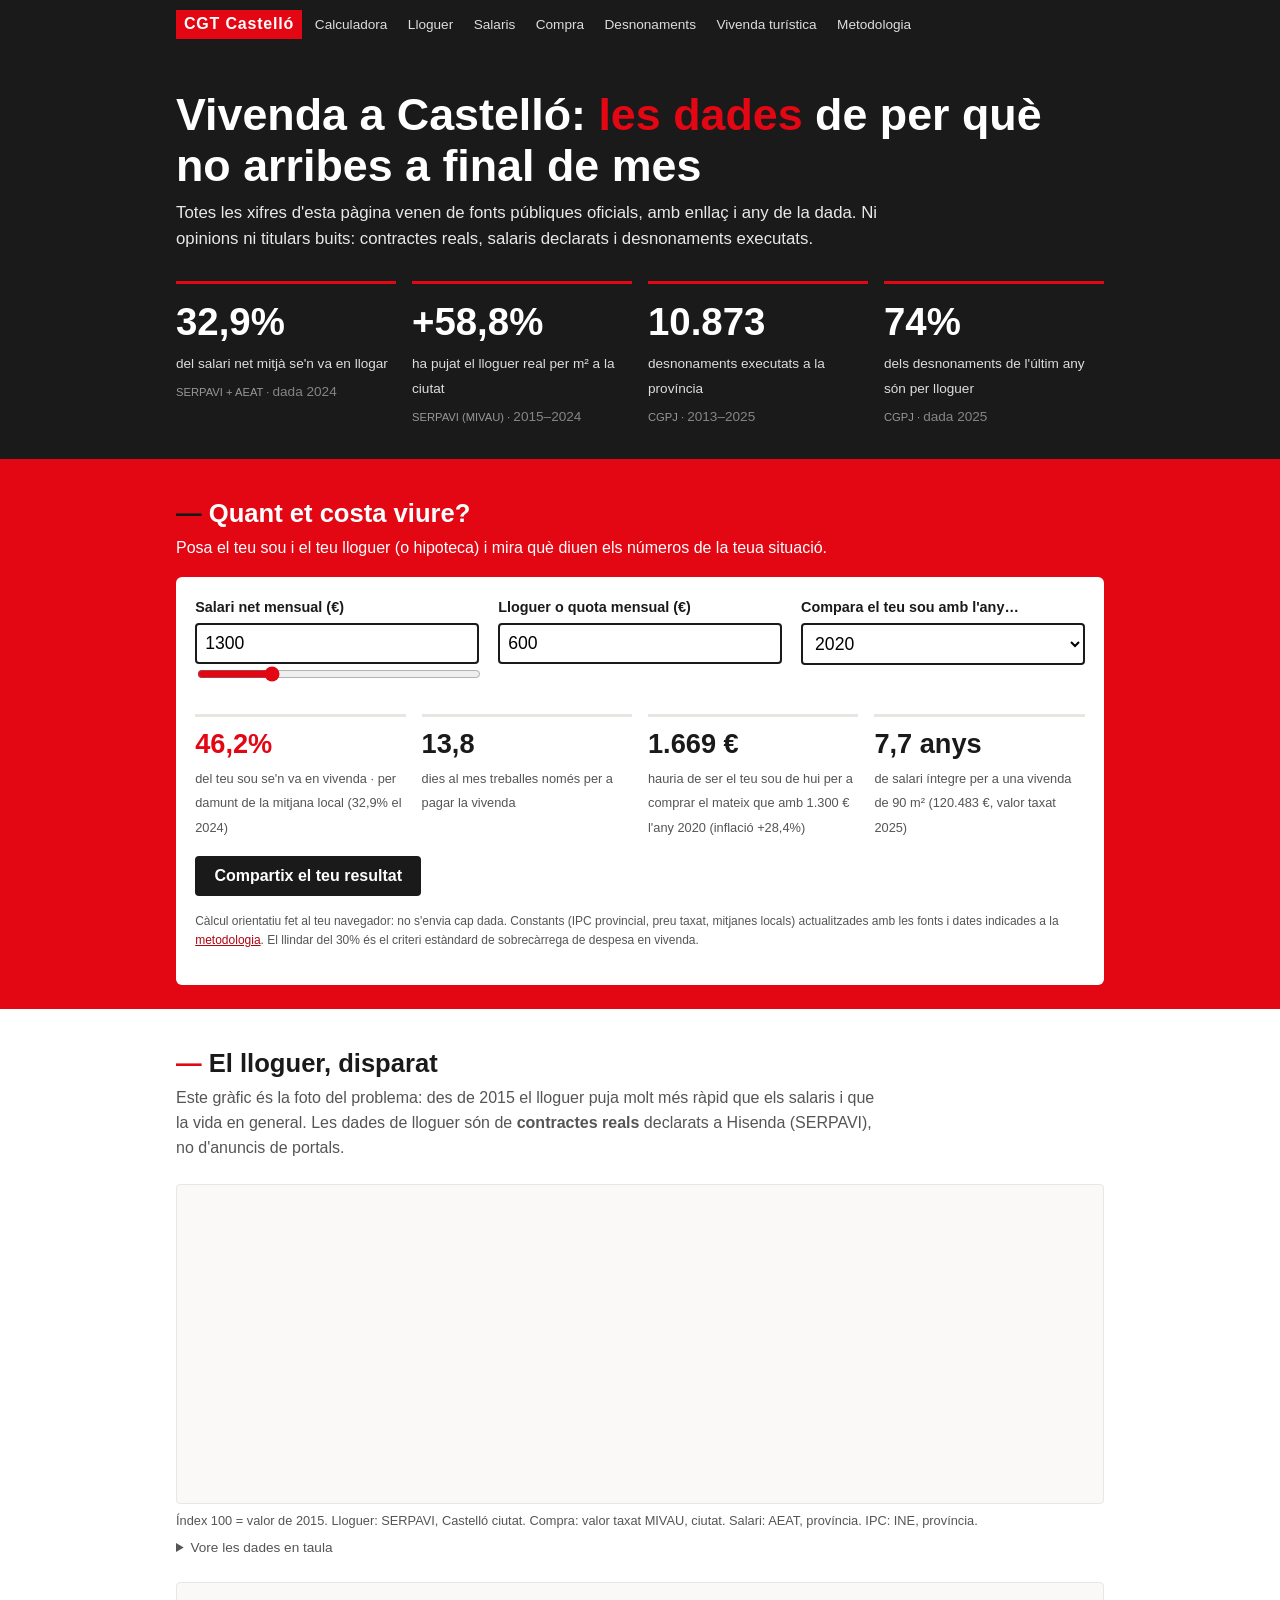
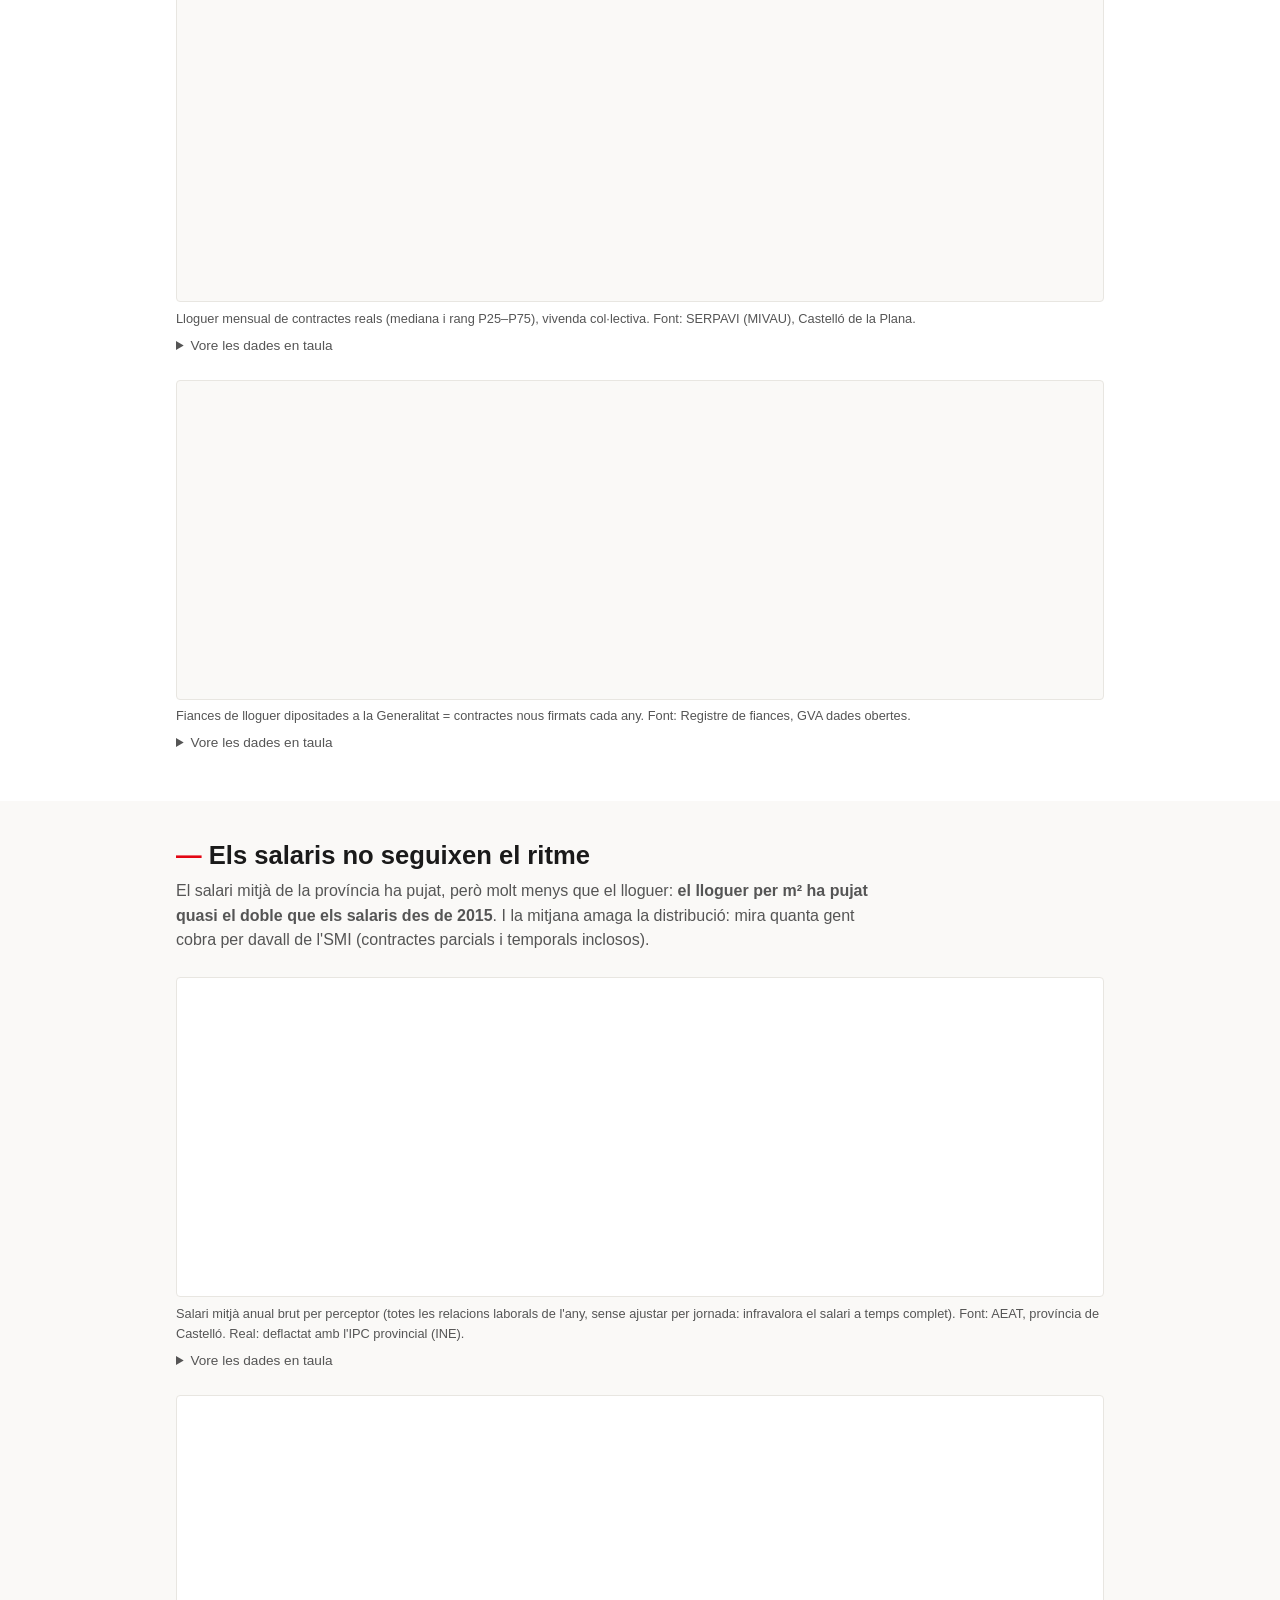
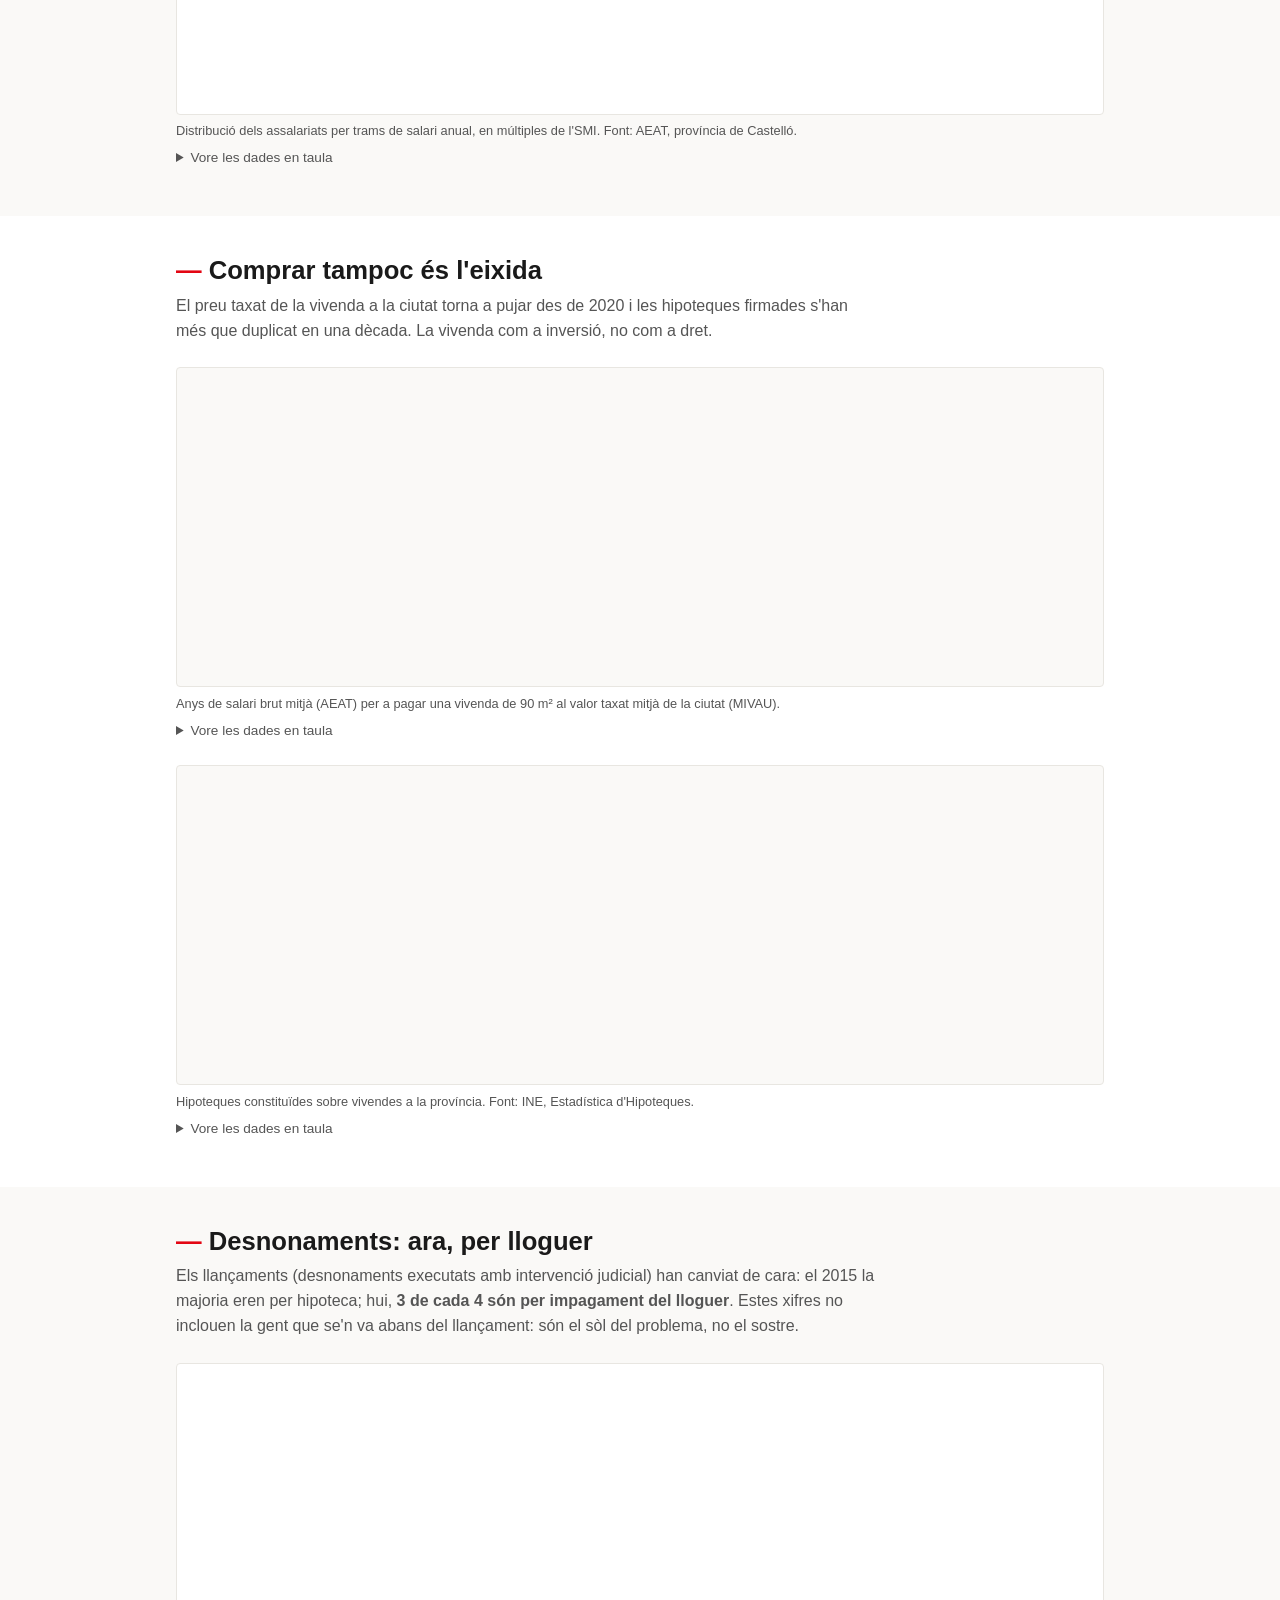
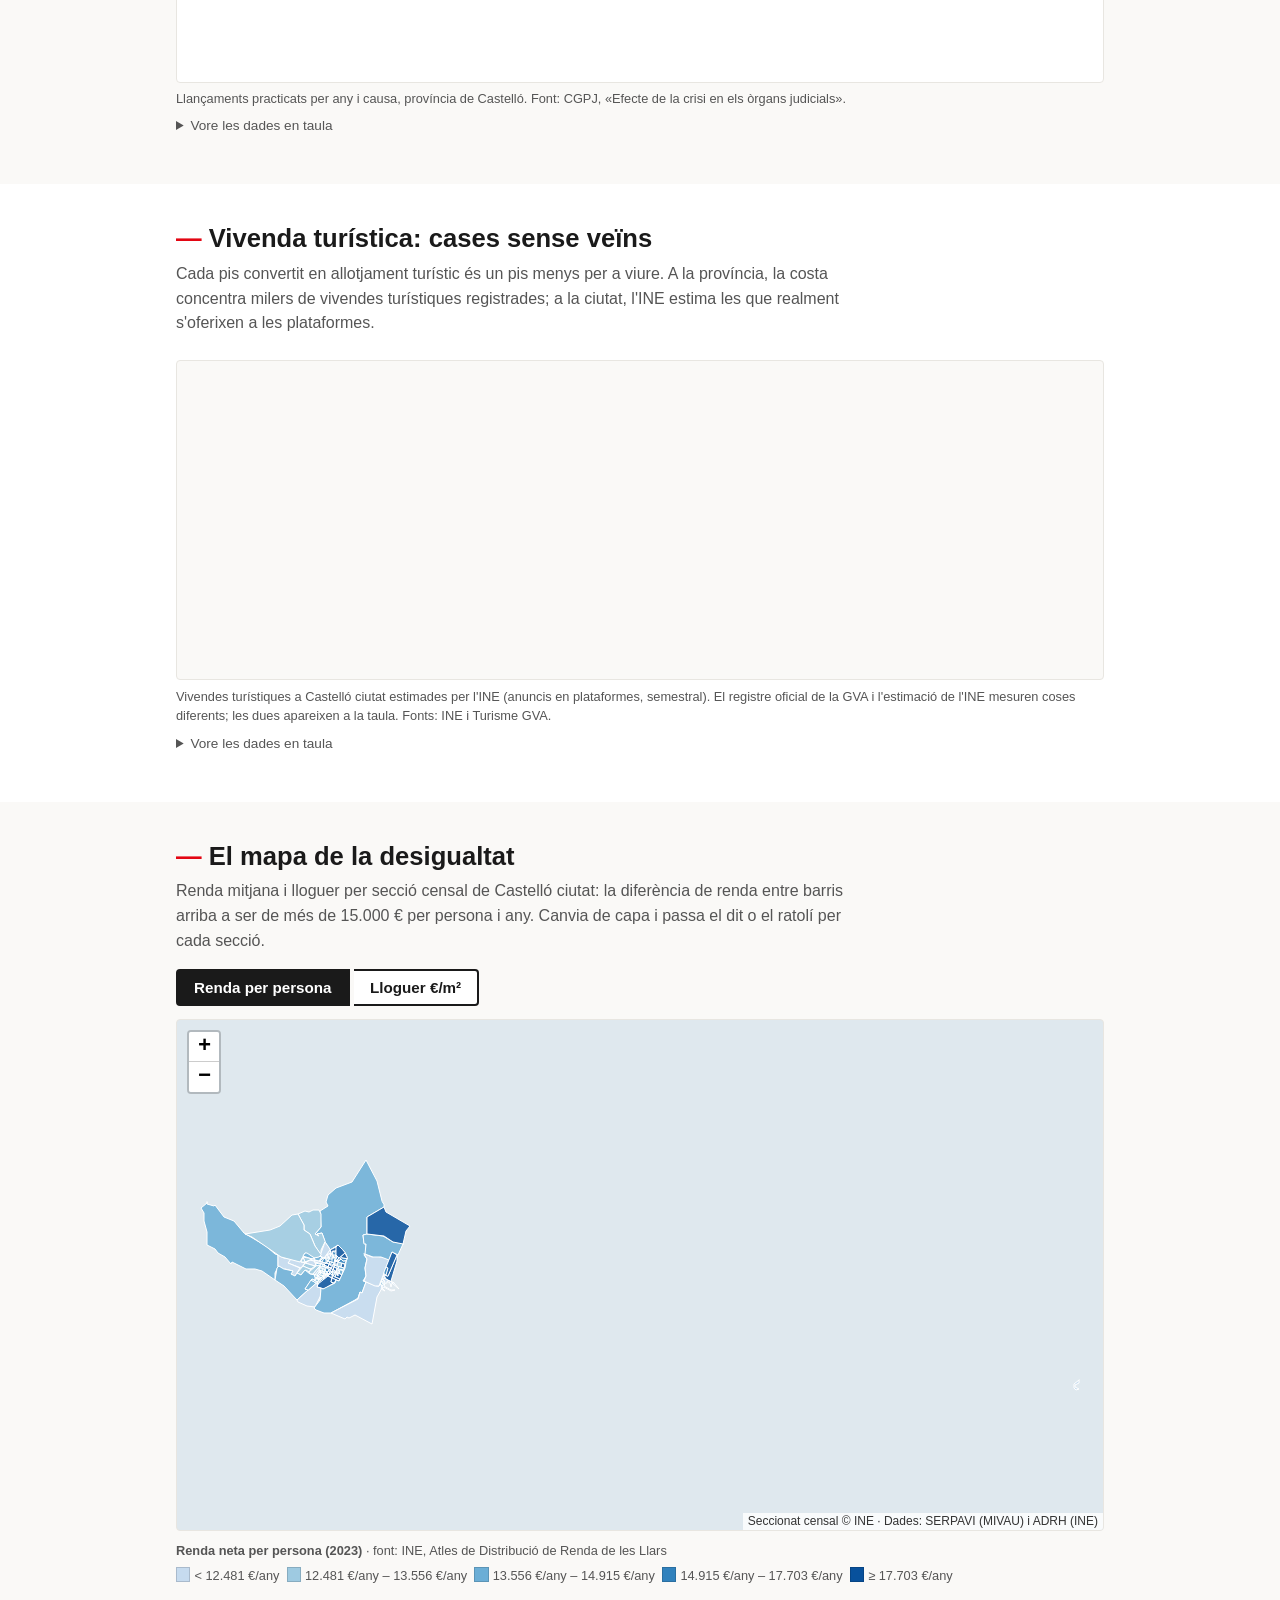
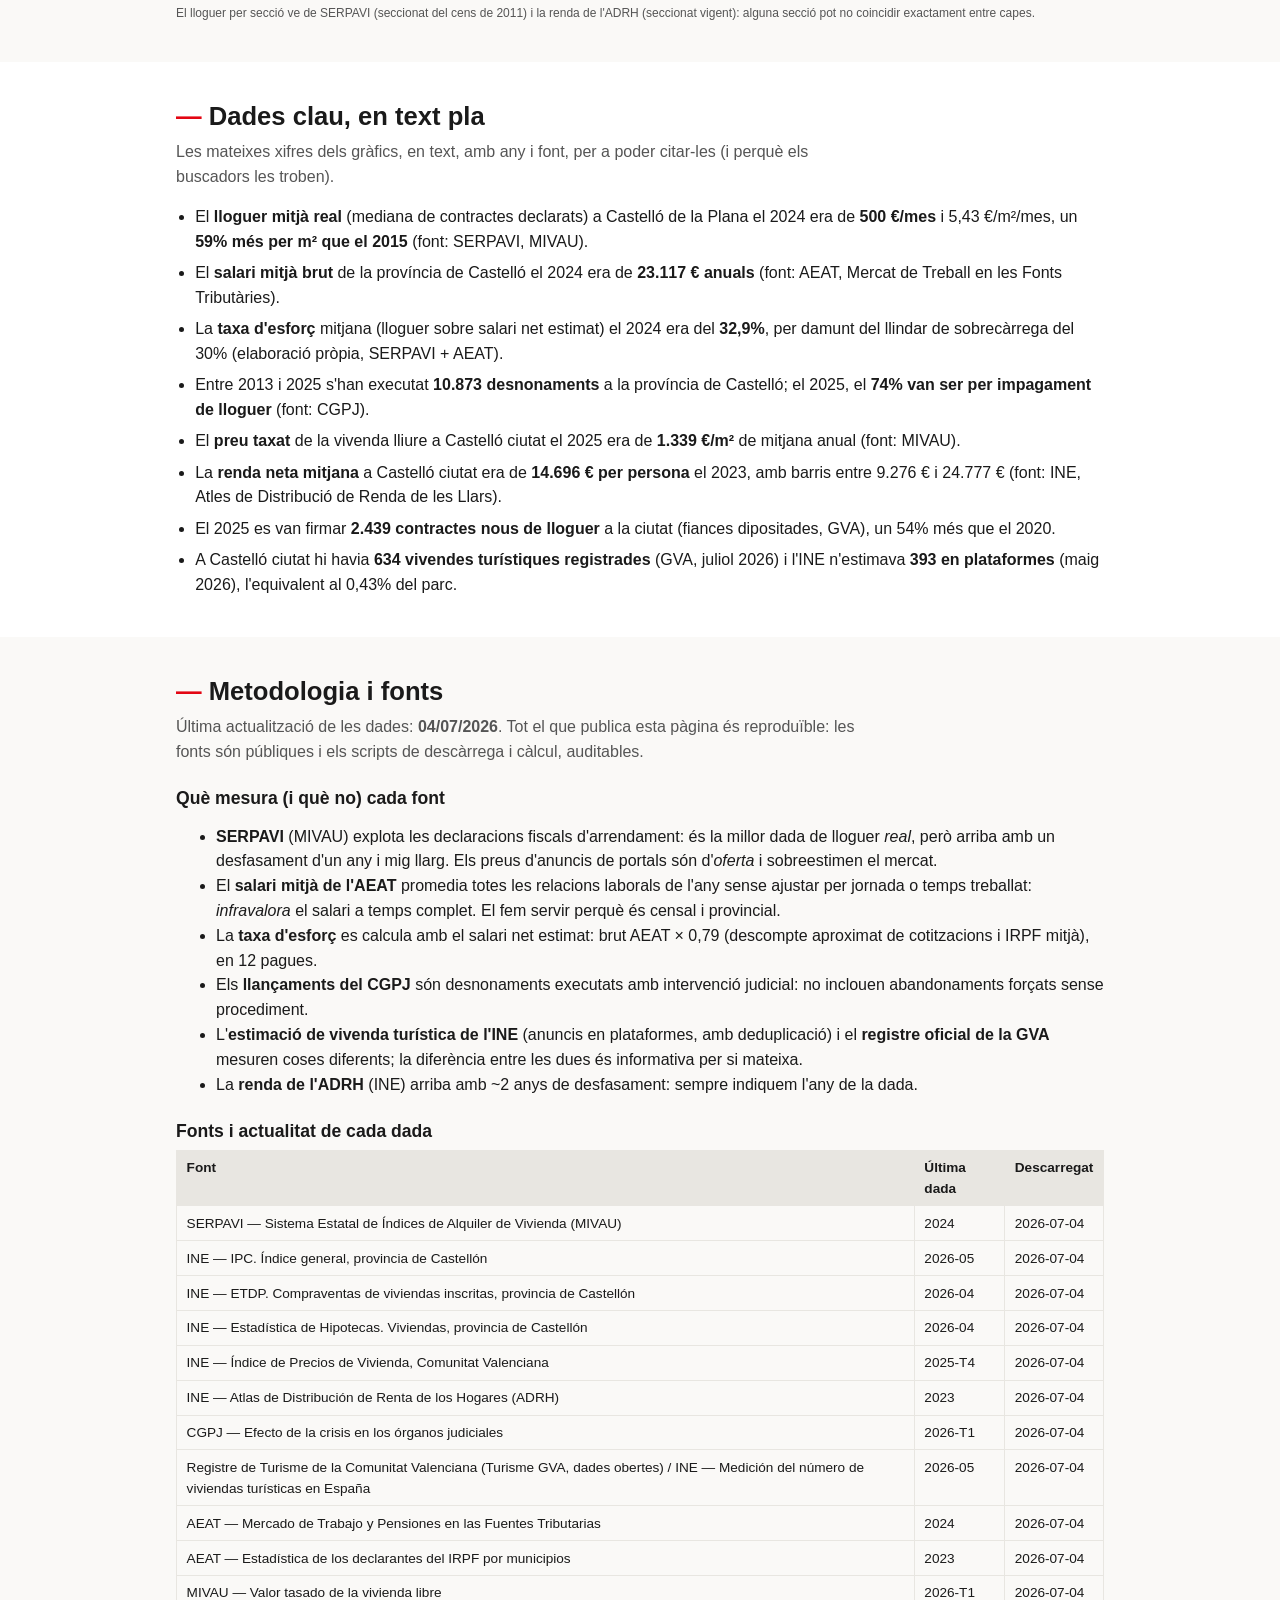
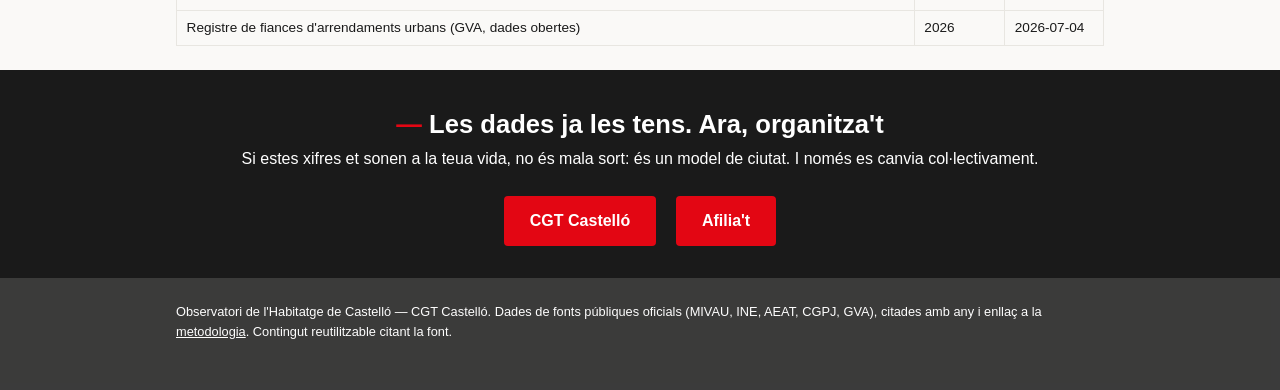
==== web/index.html @ 377f65a0 "Fase 4a: mapa Leaflet por secciones censales y SEO técnico - scripts/fetch_cartografia.py: GeoJSON d" ====
<!DOCTYPE html>
<html lang="ca">
<head>
<meta charset="utf-8">
<meta name="viewport" content="width=device-width, initial-scale=1">
<title>Observatori de l'Habitatge de Castelló — Preu del lloguer, salaris i desnonaments amb dades oficials</title>
<meta name="description" content="Preu real del lloguer, salaris, desnonaments i vivenda turística a Castelló de la Plana amb dades oficials (SERPAVI, INE, AEAT, CGPJ). Calcula quant et costa viure.">
<link rel="canonical" href="https://cgtcastello.org/observatori-habitatge/">
<meta property="og:type" content="website">
<meta property="og:locale" content="ca_ES">
<meta property="og:site_name" content="Observatori de l'Habitatge de Castelló">
<meta property="og:title" content="Quant et costa viure a Castelló? Les dades oficials de la vivenda">
<meta property="og:description" content="El lloguer real ha pujat un 59% des de 2015; els salaris, un 36%. Dades oficials de lloguer, salaris i desnonaments, i una calculadora per a la teua situació.">
<meta property="og:url" content="https://cgtcastello.org/observatori-habitatge/">
<meta property="og:image" content="https://cgtcastello.org/observatori-habitatge/img/og-va.png">
<meta property="og:image:width" content="1200">
<meta property="og:image:height" content="630">
<meta name="twitter:card" content="summary_large_image">
<link rel="stylesheet" href="css/estils.css">
<link rel="stylesheet" href="vendor/leaflet.css">
<script type="application/ld+json">
{
  "@context": "https://schema.org",
  "@graph": [
    {
      "@type": "Organization",
      "@id": "https://cgtcastello.org/#org",
      "name": "CGT Castelló",
      "url": "https://cgtcastello.org",
      "description": "Confederació General del Treball de Castelló, sindicat anarcosindicalista."
    },
    {
      "@type": "WebSite",
      "name": "Observatori de l'Habitatge de Castelló",
      "url": "https://cgtcastello.org/observatori-habitatge/",
      "inLanguage": "ca",
      "publisher": { "@id": "https://cgtcastello.org/#org" }
    },
    {
      "@type": "Dataset",
      "name": "Lloguer real a Castelló de la Plana (SERPAVI)",
      "description": "Sèrie anual 2011-2024 del lloguer de contractes reals declarats fiscalment a Castelló de la Plana i província: mediana, P25 i P75 de €/m²/mes i €/mes, per municipi i secció censal.",
      "url": "https://cgtcastello.org/observatori-habitatge/#lloguer",
      "creator": { "@id": "https://cgtcastello.org/#org" },
      "isBasedOn": "https://www.mivau.gob.es/vivienda/alquila-bien-es-tu-derecho/serpavi",
      "license": "https://creativecommons.org/licenses/by/4.0/",
      "distribution": [{
        "@type": "DataDownload",
        "encodingFormat": "application/json",
        "contentUrl": "https://cgtcastello.org/observatori-habitatge/data/alquiler_serpavi.json"
      }]
    },
    {
      "@type": "Dataset",
      "name": "Salaris i taxa d'esforç a Castelló",
      "description": "Salari mitjà anual de la província de Castelló (AEAT, 2008-2024), distribució per trams d'SMI i taxa d'esforç del lloguer sobre el salari net estimat.",
      "url": "https://cgtcastello.org/observatori-habitatge/#salaris",
      "creator": { "@id": "https://cgtcastello.org/#org" },
      "isBasedOn": "https://sede.agenciatributaria.gob.es/Sede/datosabiertos/catalogo/hacienda/Mercado_de_Trabajo_y_Pensiones_en_las_Fuentes_Tributarias.shtml",
      "license": "https://creativecommons.org/licenses/by/4.0/",
      "distribution": [{
        "@type": "DataDownload",
        "encodingFormat": "application/json",
        "contentUrl": "https://cgtcastello.org/observatori-habitatge/data/salarios_aeat.json"
      }]
    },
    {
      "@type": "Dataset",
      "name": "Desnonaments a la província de Castelló",
      "description": "Llançaments practicats per trimestre i causa (lloguer LAU, execució hipotecària, altres) a la província de Castelló des de 2013, i sèrie anual del partit judicial de Castelló de la Plana. Font: CGPJ.",
      "url": "https://cgtcastello.org/observatori-habitatge/#desnonaments",
      "creator": { "@id": "https://cgtcastello.org/#org" },
      "isBasedOn": "https://www.poderjudicial.es/cgpj/es/Temas/Estadistica-Judicial/Estudios-e-Informes/Efecto-de-la-Crisis-en-los-organos-judiciales/",
      "license": "https://creativecommons.org/licenses/by/4.0/",
      "distribution": [{
        "@type": "DataDownload",
        "encodingFormat": "application/json",
        "contentUrl": "https://cgtcastello.org/observatori-habitatge/data/indicadores.json"
      }]
    },
    {
      "@type": "Dataset",
      "name": "Renda i lloguer per seccions censals de Castelló de la Plana",
      "description": "Renda neta mitjana per persona i llar (ADRH, INE) i lloguer €/m² (SERPAVI) per a les 110 seccions censals de Castelló de la Plana.",
      "url": "https://cgtcastello.org/observatori-habitatge/#mapa",
      "creator": { "@id": "https://cgtcastello.org/#org" },
      "license": "https://creativecommons.org/licenses/by/4.0/",
      "distribution": [
        { "@type": "DataDownload", "encodingFormat": "application/json",
          "contentUrl": "https://cgtcastello.org/observatori-habitatge/data/mapa_renta.json" },
        { "@type": "DataDownload", "encodingFormat": "application/json",
          "contentUrl": "https://cgtcastello.org/observatori-habitatge/data/mapa_alquiler.json" }
      ]
    },
    {
      "@type": "FAQPage",
      "mainEntity": [
        {
          "@type": "Question",
          "name": "Quant costa llogar un pis a Castelló de la Plana?",
          "acceptedAnswer": { "@type": "Answer", "text": "Segons els contractes reals declarats fiscalment (SERPAVI, MIVAU), el lloguer mitjà (mediana) a Castelló de la Plana el 2024 era de 500 €/mes i 5,43 €/m²/mes per a vivenda col·lectiva. El 25% de contractes més cars superava els 600 €/mes." }
        },
        {
          "@type": "Question",
          "name": "Quant ha pujat el lloguer a Castelló?",
          "acceptedAnswer": { "@type": "Answer", "text": "Entre 2015 i 2024 el lloguer real per m² a Castelló de la Plana ha pujat un 59% (SERPAVI, MIVAU), mentre que l'IPC provincial va pujar un 25% i el salari mitjà un 36% en el mateix període." }
        },
        {
          "@type": "Question",
          "name": "Quin és el sou mitjà a Castelló?",
          "acceptedAnswer": { "@type": "Answer", "text": "El salari mitjà brut de la província de Castelló el 2024 era de 23.117 € anuals segons l'AEAT (Mercat de Treball en les Fonts Tributàries). Esta xifra promedia totes les relacions laborals de l'any, sense ajustar per jornada, i per tant infravalora el salari a temps complet." }
        },
        {
          "@type": "Question",
          "name": "Quina part del sou se'n va en llogar a Castelló?",
          "acceptedAnswer": { "@type": "Answer", "text": "El 2024, el lloguer mitjà (500 €/mes) suposava el 32,9% del salari net mitjà estimat de la província: per damunt del llindar del 30% que es considera sobrecàrrega de despesa en vivenda." }
        },
        {
          "@type": "Question",
          "name": "Quants desnonaments hi ha a Castelló?",
          "acceptedAnswer": { "@type": "Answer", "text": "Entre 2013 i 2025 es van executar 10.873 llançaments (desnonaments amb intervenció judicial) a la província de Castelló segons el CGPJ. El 2025 van ser 302, i el 74% van ser per impagament del lloguer (LAU)." }
        },
        {
          "@type": "Question",
          "name": "Quant costa comprar una vivenda a Castelló?",
          "acceptedAnswer": { "@type": "Answer", "text": "El valor taxat mitjà de la vivenda lliure a Castelló de la Plana el 2025 era de 1.339 €/m² (MIVAU): una vivenda de 90 m² costava uns 120.500 €, l'equivalent a 4,5 anys del salari brut mitjà de la província." }
        },
        {
          "@type": "Question",
          "name": "Quantes vivendes turístiques hi ha a Castelló?",
          "acceptedAnswer": { "@type": "Answer", "text": "A Castelló de la Plana hi havia 634 vivendes d'ús turístic inscrites al registre de la Generalitat (juliol de 2026) i l'INE n'estimava 393 anunciades en plataformes (maig de 2026), un 0,43% del parc. A la província, Orpesa (3.181), Peníscola (2.999) i Alcalà de Xivert (2.172) encapçalen el registre." }
        },
        {
          "@type": "Question",
          "name": "Quina és la renda mitjana per barris a Castelló de la Plana?",
          "acceptedAnswer": { "@type": "Answer", "text": "La renda neta mitjana era de 14.696 € per persona el 2023 (ADRH, INE), amb una desigualtat forta entre barris: de 9.276 € a la secció més pobra fins a 24.777 € a la més rica." }
        }
      ]
    }
  ]
}
</script>
</head>
<body>

<header class="principal">
  <div class="contenidor">
    <a class="logo-cgt" href="#inici">CGT Castelló</a>
    <nav class="ancores" aria-label="Seccions">
      <a href="#calculadora">Calculadora</a>
      <a href="#lloguer">Lloguer</a>
      <a href="#salaris">Salaris</a>
      <a href="#compra">Compra</a>
      <a href="#desnonaments">Desnonaments</a>
      <a href="#turistica">Vivenda turística</a>
      <a href="#metodologia">Metodologia</a>
    </nav>
  </div>
</header>

<main id="inici">

  <!-- ================= HERO ================= -->
  <div class="hero">
    <div class="contenidor">
      <h1>Vivenda a Castelló: <em>les dades</em> de per què no arribes a final de mes</h1>
      <p class="subtitol">Totes les xifres d'esta pàgina venen de fonts públiques
        oficials, amb enllaç i any de la dada. Ni opinions ni titulars buits:
        contractes reals, salaris declarats i desnonaments executats.</p>
      <div class="cifres">
        <div class="cifra">
          <strong id="xifraEsforc">–</strong>
          <span>del salari net mitjà se'n va en llogar</span>
          <span class="font">SERPAVI + AEAT · <span id="xifraEsforcAny"></span></span>
        </div>
        <div class="cifra">
          <strong id="xifraLloguer">–</strong>
          <span>ha pujat el lloguer real per m² a la ciutat</span>
          <span class="font">SERPAVI (MIVAU) · <span id="xifraLloguerAny"></span></span>
        </div>
        <div class="cifra">
          <strong id="xifraDesnonaments">–</strong>
          <span>desnonaments executats a la província</span>
          <span class="font">CGPJ · <span id="xifraDesnonamentsAny"></span></span>
        </div>
        <div class="cifra">
          <strong id="xifraLau">–</strong>
          <span>dels desnonaments de l'últim any són per lloguer</span>
          <span class="font">CGPJ · <span id="xifraLauAny"></span></span>
        </div>
      </div>
    </div>
  </div>

  <p class="contenidor" id="avisError" hidden>⚠ No s'han pogut carregar les
    dades. Si has obert el fitxer directament, comprova que la carpeta
    <code>data/</code> està al costat de l'<code>index.html</code>.</p>

  <!-- ================= CALCULADORA ================= -->
  <section id="calculadora" aria-labelledby="titolCalc">
    <div class="contenidor">
      <h2 id="titolCalc">Quant et costa viure?</h2>
      <p>Posa el teu sou i el teu lloguer (o hipoteca) i mira què diuen els
        números de la teua situació.</p>
      <div class="calc-caixa">
        <div class="calc-camps">
          <div>
            <label for="inpSalari">Salari net mensual (€)</label>
            <input type="number" id="inpSalari" min="0" max="5000" step="10" value="1300" inputmode="numeric">
            <input type="range" id="inpSalariRang" min="400" max="4000" step="10" value="1300" aria-label="Salari net mensual (control lliscant)">
          </div>
          <div>
            <label for="inpLloguer">Lloguer o quota mensual (€)</label>
            <input type="number" id="inpLloguer" min="0" max="3000" step="10" value="600" inputmode="numeric">
          </div>
          <div>
            <label for="inpAny">Compara el teu sou amb l'any…</label>
            <select id="inpAny"></select>
          </div>
        </div>
        <div class="calc-resultats">
          <div class="resultat" id="resEsforc">
            <strong>–</strong>
            <span>del teu sou se'n va en vivenda · <span id="resEsforcNota"></span></span>
          </div>
          <div class="resultat" id="resDies">
            <strong>–</strong>
            <span>dies al mes treballes només per a pagar la vivenda</span>
          </div>
          <div class="resultat" id="resPoder">
            <strong>–</strong>
            <span id="resPoderNota"></span>
          </div>
          <div class="resultat" id="resComprar">
            <strong>–</strong>
            <span id="resComprarNota"></span>
          </div>
        </div>
        <button class="compartir" id="btnCompartir">Compartix el teu resultat</button>
        <p class="calc-nota">Càlcul orientatiu fet al teu navegador: no
          s'envia cap dada. Constants (IPC provincial, preu taxat, mitjanes
          locals) actualitzades amb les fonts i dates indicades a la
          <a href="#metodologia">metodologia</a>. El llindar del 30% és el
          criteri estàndard de sobrecàrrega de despesa en vivenda.</p>
      </div>
    </div>
  </section>

  <!-- ================= LLOGUER ================= -->
  <section id="lloguer" aria-labelledby="titolLloguer">
    <div class="contenidor">
      <h2 id="titolLloguer">El lloguer, disparat</h2>
      <p class="entradeta">Este gràfic és la foto del problema: des de 2015 el
        lloguer puja molt més ràpid que els salaris i que la vida en general.
        Les dades de lloguer són de <strong>contractes reals</strong> declarats
        a Hisenda (SERPAVI), no d'anuncis de portals.</p>
      <figure class="grafic">
        <div class="marc">
          <canvas id="grafIndex100" role="img" aria-label="Gràfic de línies: evolució des de 2015 (base 100) del lloguer per metre quadrat, el preu de compra, el salari mitjà i l'IPC a Castelló"></canvas>
        </div>
        <figcaption>Índex 100 = valor de 2015. Lloguer: SERPAVI, Castelló ciutat.
          Compra: valor taxat MIVAU, ciutat. Salari: AEAT, província. IPC: INE, província.</figcaption>
        <details class="taula"><summary>Vore les dades en taula</summary></details>
      </figure>
      <figure class="grafic">
        <div class="marc">
          <canvas id="grafLloguer" role="img" aria-label="Gràfic de línies: lloguer mensual mitjà de contractes reals a Castelló ciutat, amb el rang entre el percentil 25 i el 75"></canvas>
        </div>
        <figcaption>Lloguer mensual de contractes reals (mediana i rang P25–P75),
          vivenda col·lectiva. Font: SERPAVI (MIVAU), Castelló de la Plana.</figcaption>
        <details class="taula"><summary>Vore les dades en taula</summary></details>
      </figure>
      <figure class="grafic">
        <div class="marc">
          <canvas id="grafFiances" role="img" aria-label="Gràfic de barres: contractes de lloguer nous per any a Castelló ciutat segons les fiances dipositades"></canvas>
        </div>
        <figcaption>Fiances de lloguer dipositades a la Generalitat = contractes
          nous firmats cada any. Font: Registre de fiances, GVA dades obertes.</figcaption>
        <details class="taula"><summary>Vore les dades en taula</summary></details>
      </figure>
    </div>
  </section>

  <!-- ================= SALARIS ================= -->
  <section id="salaris" aria-labelledby="titolSalaris">
    <div class="contenidor">
      <h2 id="titolSalaris">Els salaris no seguixen el ritme</h2>
      <p class="entradeta">El salari mitjà de la província ha pujat, però molt
        menys que el lloguer: <strong>el lloguer per m² ha pujat quasi el doble
        que els salaris des de 2015</strong>. I la mitjana amaga la distribució:
        mira quanta gent cobra per davall de l'SMI (contractes parcials i
        temporals inclosos).</p>
      <figure class="grafic">
        <div class="marc">
          <canvas id="grafSalaris" role="img" aria-label="Gràfic de línies: salari mitjà anual nominal i salari real en euros de 2015 a la província de Castelló"></canvas>
        </div>
        <figcaption>Salari mitjà anual brut per perceptor (totes les relacions
          laborals de l'any, sense ajustar per jornada: infravalora el salari a
          temps complet). Font: AEAT, província de Castelló. Real: deflactat amb
          l'IPC provincial (INE).</figcaption>
        <details class="taula"><summary>Vore les dades en taula</summary></details>
      </figure>
      <figure class="grafic">
        <div class="marc">
          <canvas id="grafTrams" role="img" aria-label="Gràfic de barres horitzontals: distribució dels assalariats de la província per trams de salari en múltiples de l'SMI"></canvas>
        </div>
        <figcaption>Distribució dels assalariats per trams de salari anual, en
          múltiples de l'SMI. Font: AEAT, província de Castelló.</figcaption>
        <details class="taula"><summary>Vore les dades en taula</summary></details>
      </figure>
    </div>
  </section>

  <!-- ================= COMPRA ================= -->
  <section id="compra" aria-labelledby="titolCompra">
    <div class="contenidor">
      <h2 id="titolCompra">Comprar tampoc és l'eixida</h2>
      <p class="entradeta">El preu taxat de la vivenda a la ciutat torna a
        pujar des de 2020 i les hipoteques firmades s'han més que duplicat en
        una dècada. La vivenda com a inversió, no com a dret.</p>
      <figure class="grafic">
        <div class="marc">
          <canvas id="grafCompra" role="img" aria-label="Gràfic de línies: anys de salari brut mitjà necessaris per a comprar una vivenda de 90 metres quadrats a Castelló ciutat"></canvas>
        </div>
        <figcaption>Anys de salari brut mitjà (AEAT) per a pagar una vivenda de
          90 m² al valor taxat mitjà de la ciutat (MIVAU).</figcaption>
        <details class="taula"><summary>Vore les dades en taula</summary></details>
      </figure>
      <figure class="grafic">
        <div class="marc">
          <canvas id="grafHipoteques" role="img" aria-label="Gràfic de barres: hipoteques constituïdes sobre vivendes cada any a la província de Castelló"></canvas>
        </div>
        <figcaption>Hipoteques constituïdes sobre vivendes a la província.
          Font: INE, Estadística d'Hipoteques.</figcaption>
        <details class="taula"><summary>Vore les dades en taula</summary></details>
      </figure>
    </div>
  </section>

  <!-- ================= DESNONAMENTS ================= -->
  <section id="desnonaments" aria-labelledby="titolDesnonaments">
    <div class="contenidor">
      <h2 id="titolDesnonaments">Desnonaments: ara, per lloguer</h2>
      <p class="entradeta">Els llançaments (desnonaments executats amb
        intervenció judicial) han canviat de cara: el 2015 la majoria eren per
        hipoteca; hui, <strong>3 de cada 4 són per impagament del
        lloguer</strong>. Estes xifres no inclouen la gent que se'n va abans
        del llançament: són el sòl del problema, no el sostre.</p>
      <figure class="grafic">
        <div class="marc">
          <canvas id="grafDesnonaments" role="img" aria-label="Gràfic de barres apilades: desnonaments executats per any a la província de Castelló, per causa: lloguer, execució hipotecària i altres"></canvas>
        </div>
        <figcaption>Llançaments practicats per any i causa, província de
          Castelló. Font: CGPJ, «Efecte de la crisi en els òrgans judicials».</figcaption>
        <details class="taula"><summary>Vore les dades en taula</summary></details>
      </figure>
    </div>
  </section>

  <!-- ================= VIVENDA TURÍSTICA ================= -->
  <section id="turistica" aria-labelledby="titolTuristica">
    <div class="contenidor">
      <h2 id="titolTuristica">Vivenda turística: cases sense veïns</h2>
      <p class="entradeta">Cada pis convertit en allotjament turístic és un pis
        menys per a viure. A la província, la costa concentra milers de
        vivendes turístiques registrades; a la ciutat, l'INE estima les que
        realment s'oferixen a les plataformes.</p>
      <figure class="grafic">
        <div class="marc">
          <canvas id="grafVT" role="img" aria-label="Gràfic de línies: vivendes turístiques estimades per l'INE a Castelló ciutat per semestres"></canvas>
        </div>
        <figcaption>Vivendes turístiques a Castelló ciutat estimades per l'INE
          (anuncis en plataformes, semestral). El registre oficial de la GVA i
          l'estimació de l'INE mesuren coses diferents; les dues apareixen a la
          taula. Fonts: INE i Turisme GVA.</figcaption>
        <details class="taula"><summary>Vore les dades en taula</summary></details>
      </figure>
    </div>
  </section>

  <!-- ================= MAPA ================= -->
  <section id="mapa" aria-labelledby="titolMapa">
    <div class="contenidor">
      <h2 id="titolMapa">El mapa de la desigualtat</h2>
      <p class="entradeta">Renda mitjana i lloguer per secció censal de
        Castelló ciutat: la diferència de renda entre barris arriba a ser de
        més de 15.000 € per persona i any. Canvia de capa i passa el dit o el
        ratolí per cada secció.</p>
      <div class="commutador" role="group" aria-label="Tria de capa del mapa">
        <button type="button" data-capa="renda" class="actiu" aria-pressed="true">Renda per persona</button>
        <button type="button" data-capa="lloguer" aria-pressed="false">Lloguer €/m²</button>
      </div>
      <div id="elMapa" role="application" aria-label="Mapa de coropletes de les seccions censals de Castelló de la Plana amb renda mitjana i lloguer"></div>
      <p id="llegendaMapa" class="llegenda" aria-live="polite"></p>
      <p class="calc-nota" style="color:var(--gris)">El lloguer per secció ve
        de SERPAVI (seccionat del cens de 2011) i la renda de l'ADRH (seccionat
        vigent): alguna secció pot no coincidir exactament entre capes.</p>
    </div>
  </section>

  <!-- ================= DADES CLAU (SEO/AEO) ================= -->
  <section id="dades-clau" aria-labelledby="titolDades">
    <div class="contenidor">
      <h2 id="titolDades">Dades clau, en text pla</h2>
      <p class="entradeta">Les mateixes xifres dels gràfics, en text, amb any i
        font, per a poder citar-les (i perquè els buscadors les troben).</p>
      <ul>
        <li>El <strong>lloguer mitjà real</strong> (mediana de contractes declarats) a
          Castelló de la Plana el 2024 era de <strong>500 €/mes</strong> i
          5,43 €/m²/mes, un <strong>59% més per m² que el 2015</strong>
          (font: SERPAVI, MIVAU).</li>
        <li>El <strong>salari mitjà brut</strong> de la província de Castelló el 2024 era de
          <strong>23.117 € anuals</strong> (font: AEAT, Mercat de Treball en les
          Fonts Tributàries).</li>
        <li>La <strong>taxa d'esforç</strong> mitjana (lloguer sobre salari net estimat) el
          2024 era del <strong>32,9%</strong>, per damunt del llindar de
          sobrecàrrega del 30% (elaboració pròpia, SERPAVI + AEAT).</li>
        <li>Entre 2013 i 2025 s'han executat <strong>10.873 desnonaments</strong> a la
          província de Castelló; el 2025, el <strong>74% van ser per impagament de
          lloguer</strong> (font: CGPJ).</li>
        <li>El <strong>preu taxat</strong> de la vivenda lliure a Castelló ciutat el 2025 era
          de <strong>1.339 €/m²</strong> de mitjana anual (font: MIVAU).</li>
        <li>La <strong>renda neta mitjana</strong> a Castelló ciutat era de
          <strong>14.696 € per persona</strong> el 2023, amb barris entre 9.276 € i
          24.777 € (font: INE, Atles de Distribució de Renda de les Llars).</li>
        <li>El 2025 es van firmar <strong>2.439 contractes nous de lloguer</strong> a la
          ciutat (fiances dipositades, GVA), un 54% més que el 2020.</li>
        <li>A Castelló ciutat hi havia <strong>634 vivendes turístiques registrades</strong>
          (GVA, juliol 2026) i l'INE n'estimava <strong>393 en plataformes</strong>
          (maig 2026), l'equivalent al 0,43% del parc.</li>
      </ul>
    </div>
  </section>

  <!-- ================= METODOLOGIA ================= -->
  <section id="metodologia" aria-labelledby="titolMetodologia">
    <div class="contenidor">
      <h2 id="titolMetodologia">Metodologia i fonts</h2>
      <p class="entradeta">Última actualització de les dades:
        <strong id="dataActualitzacio">–</strong>. Tot el que publica esta
        pàgina és reproduïble: les fonts són públiques i els scripts de
        descàrrega i càlcul, auditables.</p>

      <h3>Què mesura (i què no) cada font</h3>
      <ul>
        <li><strong>SERPAVI</strong> (MIVAU) explota les declaracions fiscals
          d'arrendament: és la millor dada de lloguer <em>real</em>, però arriba
          amb un desfasament d'un any i mig llarg. Els preus d'anuncis de portals
          són d'<em>oferta</em> i sobreestimen el mercat.</li>
        <li>El <strong>salari mitjà de l'AEAT</strong> promedia totes les relacions
          laborals de l'any sense ajustar per jornada o temps treballat:
          <em>infravalora</em> el salari a temps complet. El fem servir perquè és
          censal i provincial.</li>
        <li>La <strong>taxa d'esforç</strong> es calcula amb el salari net estimat:
          brut AEAT × 0,79 (descompte aproximat de cotitzacions i IRPF mitjà),
          en 12 pagues.</li>
        <li>Els <strong>llançaments del CGPJ</strong> són desnonaments executats amb
          intervenció judicial: no inclouen abandonaments forçats sense
          procediment.</li>
        <li>L'<strong>estimació de vivenda turística de l'INE</strong> (anuncis en
          plataformes, amb deduplicació) i el <strong>registre oficial de la
          GVA</strong> mesuren coses diferents; la diferència entre les dues és
          informativa per si mateixa.</li>
        <li>La <strong>renda de l'ADRH</strong> (INE) arriba amb ~2 anys de
          desfasament: sempre indiquem l'any de la dada.</li>
      </ul>

      <h3>Fonts i actualitat de cada dada</h3>
      <table aria-describedby="titolMetodologia">
        <thead><tr><th>Font</th><th>Última dada</th><th>Descarregat</th></tr></thead>
        <tbody id="taulaFonts"></tbody>
      </table>
    </div>
  </section>

  <!-- ================= CTA ================= -->
  <section id="cta" aria-labelledby="titolCta">
    <div class="contenidor">
      <h2 id="titolCta">Les dades ja les tens. Ara, organitza't</h2>
      <p>Si estes xifres et sonen a la teua vida, no és mala sort: és un model
        de ciutat. I només es canvia col·lectivament.</p>
      <a class="boto" href="https://cgtcastello.org" rel="noopener">CGT Castelló</a>
      <a class="boto" href="https://cgtcastello.org/afiliat" rel="noopener">Afilia't</a>
    </div>
  </section>

</main>

<footer class="peu">
  <div class="contenidor">
    <p>Observatori de l'Habitatge de Castelló — CGT Castelló. Dades de fonts
      públiques oficials (MIVAU, INE, AEAT, CGPJ, GVA), citades amb any i
      enllaç a la <a href="#metodologia">metodologia</a>. Contingut reutilitzable
      citant la font.</p>
  </div>
</footer>

<script src="data/data.js"></script>
<script src="vendor/chart.umd.min.js"></script>
<script src="vendor/leaflet.js"></script>
<script src="js/config.js"></script>
<script src="js/app.js"></script>
<script src="js/mapa.js"></script>
</body>
</html>
---- web/css/estils.css ----
/* Observatori de l'Habitatge de Castelló — CGT Castelló
   Mobile-first, identitat rojinegra sobre fons clar, dades protagonistes. */

:root {
  --roig: #e30613;
  --roig-fosc: #b00510;
  --negre: #1a1a1a;
  --gris: #555;
  --gris-clar: #e8e6e1;
  --fons: #faf9f7;
  --blanc: #fff;
  --verd: #1a7a3c;
  --taronja: #c96a00;
  --max-ample: 60rem;
  font-size: 100%;
}

* { box-sizing: border-box; }

body {
  margin: 0;
  font-family: -apple-system, BlinkMacSystemFont, "Segoe UI", Roboto,
    "Helvetica Neue", Arial, sans-serif;
  background: var(--fons);
  color: var(--negre);
  line-height: 1.55;
}

h1, h2, h3 { line-height: 1.15; font-weight: 800; }
h2 { font-size: 1.6rem; margin: 0 0 .5rem; }
h2::before { content: "— "; color: var(--roig); }
h3 { font-size: 1.1rem; margin: 1.5rem 0 .5rem; }
a { color: var(--roig-fosc); }
p { margin: .5rem 0 1rem; }

.contenidor { max-width: var(--max-ample); margin: 0 auto; padding: 0 1rem; }

/* ---------- capçalera / navegació ---------- */
header.principal {
  background: var(--negre);
  color: var(--blanc);
  padding: .6rem 0;
  position: sticky;
  top: 0;
  z-index: 50;
}
header.principal .contenidor {
  display: flex; align-items: center; gap: .8rem;
}
.logo-cgt {
  background: var(--roig); color: var(--blanc);
  font-weight: 800; padding: .15rem .5rem; letter-spacing: .05em;
  flex-shrink: 0; text-decoration: none;
}
nav.ancores {
  overflow-x: auto; white-space: nowrap; scrollbar-width: none;
  -webkit-overflow-scrolling: touch;
}
nav.ancores::-webkit-scrollbar { display: none; }
nav.ancores a {
  color: var(--blanc); text-decoration: none; font-size: .85rem;
  margin-right: 1rem; opacity: .85;
}
nav.ancores a:hover, nav.ancores a:focus { opacity: 1; text-decoration: underline; }

/* ---------- hero ---------- */
.hero { background: var(--negre); color: var(--blanc); padding: 2.5rem 0 2rem; }
.hero h1 { font-size: clamp(1.7rem, 5vw, 2.8rem); margin: 0 0 .5rem; }
.hero h1 em { color: var(--roig); font-style: normal; }
.hero .subtitol { font-size: 1.05rem; opacity: .9; max-width: 44rem; }
.cifres {
  display: grid; grid-template-columns: repeat(2, 1fr);
  gap: 1rem; margin-top: 1.8rem;
}
@media (min-width: 700px) { .cifres { grid-template-columns: repeat(4, 1fr); } }
.cifra { border-top: 3px solid var(--roig); padding-top: .5rem; }
.cifra strong {
  display: block; font-size: clamp(1.6rem, 4.5vw, 2.4rem);
  font-weight: 800; color: var(--blanc);
}
.cifra span { font-size: .85rem; opacity: .85; }
.cifra .font { display: block; font-size: .7rem; opacity: .55; margin-top: .3rem; }

/* ---------- seccions ---------- */
section { padding: 2.5rem 0 1.5rem; scroll-margin-top: 4rem; }
section:nth-of-type(even) { background: var(--blanc); }
.entradeta { max-width: 44rem; color: var(--gris); }

figure.grafic { margin: 1.5rem 0; }
figure.grafic .marc {
  position: relative; height: 20rem; background: var(--blanc);
  border: 1px solid var(--gris-clar); border-radius: 4px; padding: .8rem;
}
section:nth-of-type(even) figure.grafic .marc { background: var(--fons); }
figure.grafic figcaption {
  font-size: .8rem; color: var(--gris); margin-top: .4rem;
}
details.taula { margin-top: .4rem; font-size: .85rem; }
details.taula summary { cursor: pointer; color: var(--gris); }
details.taula table { border-collapse: collapse; margin-top: .5rem; width: 100%; }
details.taula th, details.taula td {
  border: 1px solid var(--gris-clar); padding: .25rem .5rem; text-align: right;
}
details.taula th:first-child, details.taula td:first-child { text-align: left; }

.destacat {
  border-left: 4px solid var(--roig); background: var(--blanc);
  padding: .8rem 1rem; margin: 1rem 0; max-width: 44rem;
}
section:nth-of-type(even) .destacat { background: var(--fons); }
.destacat strong { color: var(--roig-fosc); }

/* ---------- calculadora ---------- */
#calculadora { background: var(--roig); color: var(--blanc); }
#calculadora h2 { color: var(--blanc); }
#calculadora h2::before { content: "— "; color: var(--negre); }
.calc-caixa {
  background: var(--blanc); color: var(--negre); border-radius: 6px;
  padding: 1.2rem; margin-top: 1rem;
}
.calc-camps { display: grid; gap: 1.2rem; }
@media (min-width: 700px) { .calc-camps { grid-template-columns: 1fr 1fr 1fr; } }
.calc-camps label { font-weight: 700; font-size: .9rem; display: block; }
.calc-camps input[type="number"], .calc-camps select {
  width: 100%; padding: .5rem; font-size: 1.1rem; margin-top: .3rem;
  border: 2px solid var(--negre); border-radius: 4px; background: var(--blanc);
}
.calc-camps input[type="range"] { width: 100%; accent-color: var(--roig); }
.calc-resultats {
  display: grid; gap: 1rem; margin-top: 1.5rem;
  grid-template-columns: repeat(2, 1fr);
}
@media (min-width: 700px) { .calc-resultats { grid-template-columns: repeat(4, 1fr); } }
.resultat { border-top: 3px solid var(--gris-clar); padding-top: .4rem; }
.resultat strong { display: block; font-size: 1.7rem; font-weight: 800; }
.resultat span { font-size: .8rem; color: var(--gris); }
.resultat.ok strong { color: var(--verd); }
.resultat.alerta strong { color: var(--taronja); }
.resultat.perill strong { color: var(--roig); }
.calc-nota { font-size: .75rem; color: var(--gris); margin-top: 1rem; }
button.compartir {
  margin-top: 1rem; background: var(--negre); color: var(--blanc);
  font-size: 1rem; font-weight: 700; border: 0; padding: .7rem 1.2rem;
  border-radius: 4px; cursor: pointer;
}
button.compartir:hover { background: var(--roig-fosc); }

/* ---------- mapa ---------- */
#elMapa {
  height: 26rem; border: 1px solid var(--gris-clar); border-radius: 4px;
  background: #dfe8ee; z-index: 1;
}
@media (min-width: 700px) { #elMapa { height: 32rem; } }
.commutador { margin: 1rem 0 .8rem; }
.commutador button {
  font-size: .95rem; font-weight: 700; padding: .5rem 1rem; cursor: pointer;
  border: 2px solid var(--negre); background: var(--blanc); color: var(--negre);
  border-radius: 4px 0 0 4px;
}
.commutador button + button { border-left: 0; border-radius: 0 4px 4px 0; }
.commutador button.actiu { background: var(--negre); color: var(--blanc); }
.llegenda { font-size: .8rem; color: var(--gris); line-height: 1.9; }
.llegenda .clau {
  display: inline-block; width: .9rem; height: .9rem; vertical-align: -2px;
  margin-right: .25rem; border: 1px solid rgba(0,0,0,.15);
}

/* ---------- dades clau (SEO/AEO) ---------- */
#dades-clau ul { padding-left: 1.2rem; }
#dades-clau li { margin: .4rem 0; }

/* ---------- metodologia ---------- */
#metodologia table { border-collapse: collapse; width: 100%; font-size: .85rem; }
#metodologia th, #metodologia td {
  border: 1px solid var(--gris-clar); padding: .4rem .6rem; text-align: left;
  vertical-align: top;
}
#metodologia th { background: var(--gris-clar); }

/* ---------- CTA ---------- */
#cta { background: var(--negre); color: var(--blanc); text-align: center; }
#cta h2 { color: var(--blanc); }
#cta a.boto {
  display: inline-block; background: var(--roig); color: var(--blanc);
  font-weight: 800; text-decoration: none; padding: .8rem 1.6rem;
  border-radius: 4px; margin: .5rem;
}
#cta a.boto:hover { background: var(--roig-fosc); }

footer.peu {
  background: var(--negre); color: var(--blanc); font-size: .8rem;
  padding: 1rem 0 2rem; opacity: .85;
}
footer.peu a { color: var(--blanc); }

/* accessibilitat */
.visualment-ocult {
  position: absolute; width: 1px; height: 1px; overflow: hidden;
  clip: rect(0 0 0 0); white-space: nowrap;
}
:focus-visible { outline: 3px solid var(--roig); outline-offset: 2px; }
@media (prefers-reduced-motion: reduce) {
  * { animation: none !important; transition: none !important; }
}
---- web/vendor/leaflet.css ----
/* required styles */

.leaflet-pane,
.leaflet-tile,
.leaflet-marker-icon,
.leaflet-marker-shadow,
.leaflet-tile-container,
.leaflet-pane > svg,
.leaflet-pane > canvas,
.leaflet-zoom-box,
.leaflet-image-layer,
.leaflet-layer {
	position: absolute;
	left: 0;
	top: 0;
	}
.leaflet-container {
	overflow: hidden;
	}
.leaflet-tile,
.leaflet-marker-icon,
.leaflet-marker-shadow {
	-webkit-user-select: none;
	   -moz-user-select: none;
	        user-select: none;
	  -webkit-user-drag: none;
	}
/* Prevents IE11 from highlighting tiles in blue */
.leaflet-tile::selection {
	background: transparent;
}
/* Safari renders non-retina tile on retina better with this, but Chrome is worse */
.leaflet-safari .leaflet-tile {
	image-rendering: -webkit-optimize-contrast;
	}
/* hack that prevents hw layers "stretching" when loading new tiles */
.leaflet-safari .leaflet-tile-container {
	width: 1600px;
	height: 1600px;
	-webkit-transform-origin: 0 0;
	}
.leaflet-marker-icon,
.leaflet-marker-shadow {
	display: block;
	}
/* .leaflet-container svg: reset svg max-width decleration shipped in Joomla! (joomla.org) 3.x */
/* .leaflet-container img: map is broken in FF if you have max-width: 100% on tiles */
.leaflet-container .leaflet-overlay-pane svg {
	max-width: none !important;
	max-height: none !important;
	}
.leaflet-container .leaflet-marker-pane img,
.leaflet-container .leaflet-shadow-pane img,
.leaflet-container .leaflet-tile-pane img,
.leaflet-container img.leaflet-image-layer,
.leaflet-container .leaflet-tile {
	max-width: none !important;
	max-height: none !important;
	width: auto;
	padding: 0;
	}

.leaflet-container img.leaflet-tile {
	/* See: https://bugs.chromium.org/p/chromium/issues/detail?id=600120 */
	mix-blend-mode: plus-lighter;
}

.leaflet-container.leaflet-touch-zoom {
	-ms-touch-action: pan-x pan-y;
	touch-action: pan-x pan-y;
	}
.leaflet-container.leaflet-touch-drag {
	-ms-touch-action: pinch-zoom;
	/* Fallback for FF which doesn't support pinch-zoom */
	touch-action: none;
	touch-action: pinch-zoom;
}
.leaflet-container.leaflet-touch-drag.leaflet-touch-zoom {
	-ms-touch-action: none;
	touch-action: none;
}
.leaflet-container {
	-webkit-tap-highlight-color: transparent;
}
.leaflet-container a {
	-webkit-tap-highlight-color: rgba(51, 181, 229, 0.4);
}
.leaflet-tile {
	filter: inherit;
	visibility: hidden;
	}
.leaflet-tile-loaded {
	visibility: inherit;
	}
.leaflet-zoom-box {
	width: 0;
	height: 0;
	-moz-box-sizing: border-box;
	     box-sizing: border-box;
	z-index: 800;
	}
/* workaround for https://bugzilla.mozilla.org/show_bug.cgi?id=888319 */
.leaflet-overlay-pane svg {
	-moz-user-select: none;
	}

.leaflet-pane         { z-index: 400; }

.leaflet-tile-pane    { z-index: 200; }
.leaflet-overlay-pane { z-index: 400; }
.leaflet-shadow-pane  { z-index: 500; }
.leaflet-marker-pane  { z-index: 600; }
.leaflet-tooltip-pane   { z-index: 650; }
.leaflet-popup-pane   { z-index: 700; }

.leaflet-map-pane canvas { z-index: 100; }
.leaflet-map-pane svg    { z-index: 200; }

.leaflet-vml-shape {
	width: 1px;
	height: 1px;
	}
.lvml {
	behavior: url(#default#VML);
	display: inline-block;
	position: absolute;
	}


/* control positioning */

.leaflet-control {
	position: relative;
	z-index: 800;
	pointer-events: visiblePainted; /* IE 9-10 doesn't have auto */
	pointer-events: auto;
	}
.leaflet-top,
.leaflet-bottom {
	position: absolute;
	z-index: 1000;
	pointer-events: none;
	}
.leaflet-top {
	top: 0;
	}
.leaflet-right {
	right: 0;
	}
.leaflet-bottom {
	bottom: 0;
	}
.leaflet-left {
	left: 0;
	}
.leaflet-control {
	float: left;
	clear: both;
	}
.leaflet-right .leaflet-control {
	float: right;
	}
.leaflet-top .leaflet-control {
	margin-top: 10px;
	}
.leaflet-bottom .leaflet-control {
	margin-bottom: 10px;
	}
.leaflet-left .leaflet-control {
	margin-left: 10px;
	}
.leaflet-right .leaflet-control {
	margin-right: 10px;
	}


/* zoom and fade animations */

.leaflet-fade-anim .leaflet-popup {
	opacity: 0;
	-webkit-transition: opacity 0.2s linear;
	   -moz-transition: opacity 0.2s linear;
	        transition: opacity 0.2s linear;
	}
.leaflet-fade-anim .leaflet-map-pane .leaflet-popup {
	opacity: 1;
	}
.leaflet-zoom-animated {
	-webkit-transform-origin: 0 0;
	    -ms-transform-origin: 0 0;
	        transform-origin: 0 0;
	}
svg.leaflet-zoom-animated {
	will-change: transform;
}

.leaflet-zoom-anim .leaflet-zoom-animated {
	-webkit-transition: -webkit-transform 0.25s cubic-bezier(0,0,0.25,1);
	   -moz-transition:    -moz-transform 0.25s cubic-bezier(0,0,0.25,1);
	        transition:         transform 0.25s cubic-bezier(0,0,0.25,1);
	}
.leaflet-zoom-anim .leaflet-tile,
.leaflet-pan-anim .leaflet-tile {
	-webkit-transition: none;
	   -moz-transition: none;
	        transition: none;
	}

.leaflet-zoom-anim .leaflet-zoom-hide {
	visibility: hidden;
	}


/* cursors */

.leaflet-interactive {
	cursor: pointer;
	}
.leaflet-grab {
	cursor: -webkit-grab;
	cursor:    -moz-grab;
	cursor:         grab;
	}
.leaflet-crosshair,
.leaflet-crosshair .leaflet-interactive {
	cursor: crosshair;
	}
.leaflet-popup-pane,
.leaflet-control {
	cursor: auto;
	}
.leaflet-dragging .leaflet-grab,
.leaflet-dragging .leaflet-grab .leaflet-interactive,
.leaflet-dragging .leaflet-marker-draggable {
	cursor: move;
	cursor: -webkit-grabbing;
	cursor:    -moz-grabbing;
	cursor:         grabbing;
	}

/* marker & overlays interactivity */
.leaflet-marker-icon,
.leaflet-marker-shadow,
.leaflet-image-layer,
.leaflet-pane > svg path,
.leaflet-tile-container {
	pointer-events: none;
	}

.leaflet-marker-icon.leaflet-interactive,
.leaflet-image-layer.leaflet-interactive,
.leaflet-pane > svg path.leaflet-interactive,
svg.leaflet-image-layer.leaflet-interactive path {
	pointer-events: visiblePainted; /* IE 9-10 doesn't have auto */
	pointer-events: auto;
	}

/* visual tweaks */

.leaflet-container {
	background: #ddd;
	outline-offset: 1px;
	}
.leaflet-container a {
	color: #0078A8;
	}
.leaflet-zoom-box {
	border: 2px dotted #38f;
	background: rgba(255,255,255,0.5);
	}


/* general typography */
.leaflet-container {
	font-family: "Helvetica Neue", Arial, Helvetica, sans-serif;
	font-size: 12px;
	font-size: 0.75rem;
	line-height: 1.5;
	}


/* general toolbar styles */

.leaflet-bar {
	box-shadow: 0 1px 5px rgba(0,0,0,0.65);
	border-radius: 4px;
	}
.leaflet-bar a {
	background-color: #fff;
	border-bottom: 1px solid #ccc;
	width: 26px;
	height: 26px;
	line-height: 26px;
	display: block;
	text-align: center;
	text-decoration: none;
	color: black;
	}
.leaflet-bar a,
.leaflet-control-layers-toggle {
	background-position: 50% 50%;
	background-repeat: no-repeat;
	display: block;
	}
.leaflet-bar a:hover,
.leaflet-bar a:focus {
	background-color: #f4f4f4;
	}
.leaflet-bar a:first-child {
	border-top-left-radius: 4px;
	border-top-right-radius: 4px;
	}
.leaflet-bar a:last-child {
	border-bottom-left-radius: 4px;
	border-bottom-right-radius: 4px;
	border-bottom: none;
	}
.leaflet-bar a.leaflet-disabled {
	cursor: default;
	background-color: #f4f4f4;
	color: #bbb;
	}

.leaflet-touch .leaflet-bar a {
	width: 30px;
	height: 30px;
	line-height: 30px;
	}
.leaflet-touch .leaflet-bar a:first-child {
	border-top-left-radius: 2px;
	border-top-right-radius: 2px;
	}
.leaflet-touch .leaflet-bar a:last-child {
	border-bottom-left-radius: 2px;
	border-bottom-right-radius: 2px;
	}

/* zoom control */

.leaflet-control-zoom-in,
.leaflet-control-zoom-out {
	font: bold 18px 'Lucida Console', Monaco, monospace;
	text-indent: 1px;
	}

.leaflet-touch .leaflet-control-zoom-in, .leaflet-touch .leaflet-control-zoom-out  {
	font-size: 22px;
	}


/* layers control */

.leaflet-control-layers {
	box-shadow: 0 1px 5px rgba(0,0,0,0.4);
	background: #fff;
	border-radius: 5px;
	}
.leaflet-control-layers-toggle {
	background-image: url(images/layers.png);
	width: 36px;
	height: 36px;
	}
.leaflet-retina .leaflet-control-layers-toggle {
	background-image: url(images/layers-2x.png);
	background-size: 26px 26px;
	}
.leaflet-touch .leaflet-control-layers-toggle {
	width: 44px;
	height: 44px;
	}
.leaflet-control-layers .leaflet-control-layers-list,
.leaflet-control-layers-expanded .leaflet-control-layers-toggle {
	display: none;
	}
.leaflet-control-layers-expanded .leaflet-control-layers-list {
	display: block;
	position: relative;
	}
.leaflet-control-layers-expanded {
	padding: 6px 10px 6px 6px;
	color: #333;
	background: #fff;
	}
.leaflet-control-layers-scrollbar {
	overflow-y: scroll;
	overflow-x: hidden;
	padding-right: 5px;
	}
.leaflet-control-layers-selector {
	margin-top: 2px;
	position: relative;
	top: 1px;
	}
.leaflet-control-layers label {
	display: block;
	font-size: 13px;
	font-size: 1.08333em;
	}
.leaflet-control-layers-separator {
	height: 0;
	border-top: 1px solid #ddd;
	margin: 5px -10px 5px -6px;
	}

/* Default icon URLs */
.leaflet-default-icon-path { /* used only in path-guessing heuristic, see L.Icon.Default */
	background-image: url(images/marker-icon.png);
	}


/* attribution and scale controls */

.leaflet-container .leaflet-control-attribution {
	background: #fff;
	background: rgba(255, 255, 255, 0.8);
	margin: 0;
	}
.leaflet-control-attribution,
.leaflet-control-scale-line {
	padding: 0 5px;
	color: #333;
	line-height: 1.4;
	}
.leaflet-control-attribution a {
	text-decoration: none;
	}
.leaflet-control-attribution a:hover,
.leaflet-control-attribution a:focus {
	text-decoration: underline;
	}
.leaflet-attribution-flag {
	display: inline !important;
	vertical-align: baseline !important;
	width: 1em;
	height: 0.6669em;
	}
.leaflet-left .leaflet-control-scale {
	margin-left: 5px;
	}
.leaflet-bottom .leaflet-control-scale {
	margin-bottom: 5px;
	}
.leaflet-control-scale-line {
	border: 2px solid #777;
	border-top: none;
	line-height: 1.1;
	padding: 2px 5px 1px;
	white-space: nowrap;
	-moz-box-sizing: border-box;
	     box-sizing: border-box;
	background: rgba(255, 255, 255, 0.8);
	text-shadow: 1px 1px #fff;
	}
.leaflet-control-scale-line:not(:first-child) {
	border-top: 2px solid #777;
	border-bottom: none;
	margin-top: -2px;
	}
.leaflet-control-scale-line:not(:first-child):not(:last-child) {
	border-bottom: 2px solid #777;
	}

.leaflet-touch .leaflet-control-attribution,
.leaflet-touch .leaflet-control-layers,
.leaflet-touch .leaflet-bar {
	box-shadow: none;
	}
.leaflet-touch .leaflet-control-layers,
.leaflet-touch .leaflet-bar {
	border: 2px solid rgba(0,0,0,0.2);
	background-clip: padding-box;
	}


/* popup */

.leaflet-popup {
	position: absolute;
	text-align: center;
	margin-bottom: 20px;
	}
.leaflet-popup-content-wrapper {
	padding: 1px;
	text-align: left;
	border-radius: 12px;
	}
.leaflet-popup-content {
	margin: 13px 24px 13px 20px;
	line-height: 1.3;
	font-size: 13px;
	font-size: 1.08333em;
	min-height: 1px;
	}
.leaflet-popup-content p {
	margin: 17px 0;
	margin: 1.3em 0;
	}
.leaflet-popup-tip-container {
	width: 40px;
	height: 20px;
	position: absolute;
	left: 50%;
	margin-top: -1px;
	margin-left: -20px;
	overflow: hidden;
	pointer-events: none;
	}
.leaflet-popup-tip {
	width: 17px;
	height: 17px;
	padding: 1px;

	margin: -10px auto 0;
	pointer-events: auto;

	-webkit-transform: rotate(45deg);
	   -moz-transform: rotate(45deg);
	    -ms-transform: rotate(45deg);
	        transform: rotate(45deg);
	}
.leaflet-popup-content-wrapper,
.leaflet-popup-tip {
	background: white;
	color: #333;
	box-shadow: 0 3px 14px rgba(0,0,0,0.4);
	}
.leaflet-container a.leaflet-popup-close-button {
	position: absolute;
	top: 0;
	right: 0;
	border: none;
	text-align: center;
	width: 24px;
	height: 24px;
	font: 16px/24px Tahoma, Verdana, sans-serif;
	color: #757575;
	text-decoration: none;
	background: transparent;
	}
.leaflet-container a.leaflet-popup-close-button:hover,
.leaflet-container a.leaflet-popup-close-button:focus {
	color: #585858;
	}
.leaflet-popup-scrolled {
	overflow: auto;
	}

.leaflet-oldie .leaflet-popup-content-wrapper {
	-ms-zoom: 1;
	}
.leaflet-oldie .leaflet-popup-tip {
	width: 24px;
	margin: 0 auto;

	-ms-filter: "progid:DXImageTransform.Microsoft.Matrix(M11=0.70710678, M12=0.70710678, M21=-0.70710678, M22=0.70710678)";
	filter: progid:DXImageTransform.Microsoft.Matrix(M11=0.70710678, M12=0.70710678, M21=-0.70710678, M22=0.70710678);
	}

.leaflet-oldie .leaflet-control-zoom,
.leaflet-oldie .leaflet-control-layers,
.leaflet-oldie .leaflet-popup-content-wrapper,
.leaflet-oldie .leaflet-popup-tip {
	border: 1px solid #999;
	}


/* div icon */

.leaflet-div-icon {
	background: #fff;
	border: 1px solid #666;
	}


/* Tooltip */
/* Base styles for the element that has a tooltip */
.leaflet-tooltip {
	position: absolute;
	padding: 6px;
	background-color: #fff;
	border: 1px solid #fff;
	border-radius: 3px;
	color: #222;
	white-space: nowrap;
	-webkit-user-select: none;
	-moz-user-select: none;
	-ms-user-select: none;
	user-select: none;
	pointer-events: none;
	box-shadow: 0 1px 3px rgba(0,0,0,0.4);
	}
.leaflet-tooltip.leaflet-interactive {
	cursor: pointer;
	pointer-events: auto;
	}
.leaflet-tooltip-top:before,
.leaflet-tooltip-bottom:before,
.leaflet-tooltip-left:before,
.leaflet-tooltip-right:before {
	position: absolute;
	pointer-events: none;
	border: 6px solid transparent;
	background: transparent;
	content: "";
	}

/* Directions */

.leaflet-tooltip-bottom {
	margin-top: 6px;
}
.leaflet-tooltip-top {
	margin-top: -6px;
}
.leaflet-tooltip-bottom:before,
.leaflet-tooltip-top:before {
	left: 50%;
	margin-left: -6px;
	}
.leaflet-tooltip-top:before {
	bottom: 0;
	margin-bottom: -12px;
	border-top-color: #fff;
	}
.leaflet-tooltip-bottom:before {
	top: 0;
	margin-top: -12px;
	margin-left: -6px;
	border-bottom-color: #fff;
	}
.leaflet-tooltip-left {
	margin-left: -6px;
}
.leaflet-tooltip-right {
	margin-left: 6px;
}
.leaflet-tooltip-left:before,
.leaflet-tooltip-right:before {
	top: 50%;
	margin-top: -6px;
	}
.leaflet-tooltip-left:before {
	right: 0;
	margin-right: -12px;
	border-left-color: #fff;
	}
.leaflet-tooltip-right:before {
	left: 0;
	margin-left: -12px;
	border-right-color: #fff;
	}

/* Printing */

@media print {
	/* Prevent printers from removing background-images of controls. */
	.leaflet-control {
		-webkit-print-color-adjust: exact;
		print-color-adjust: exact;
		}
	}
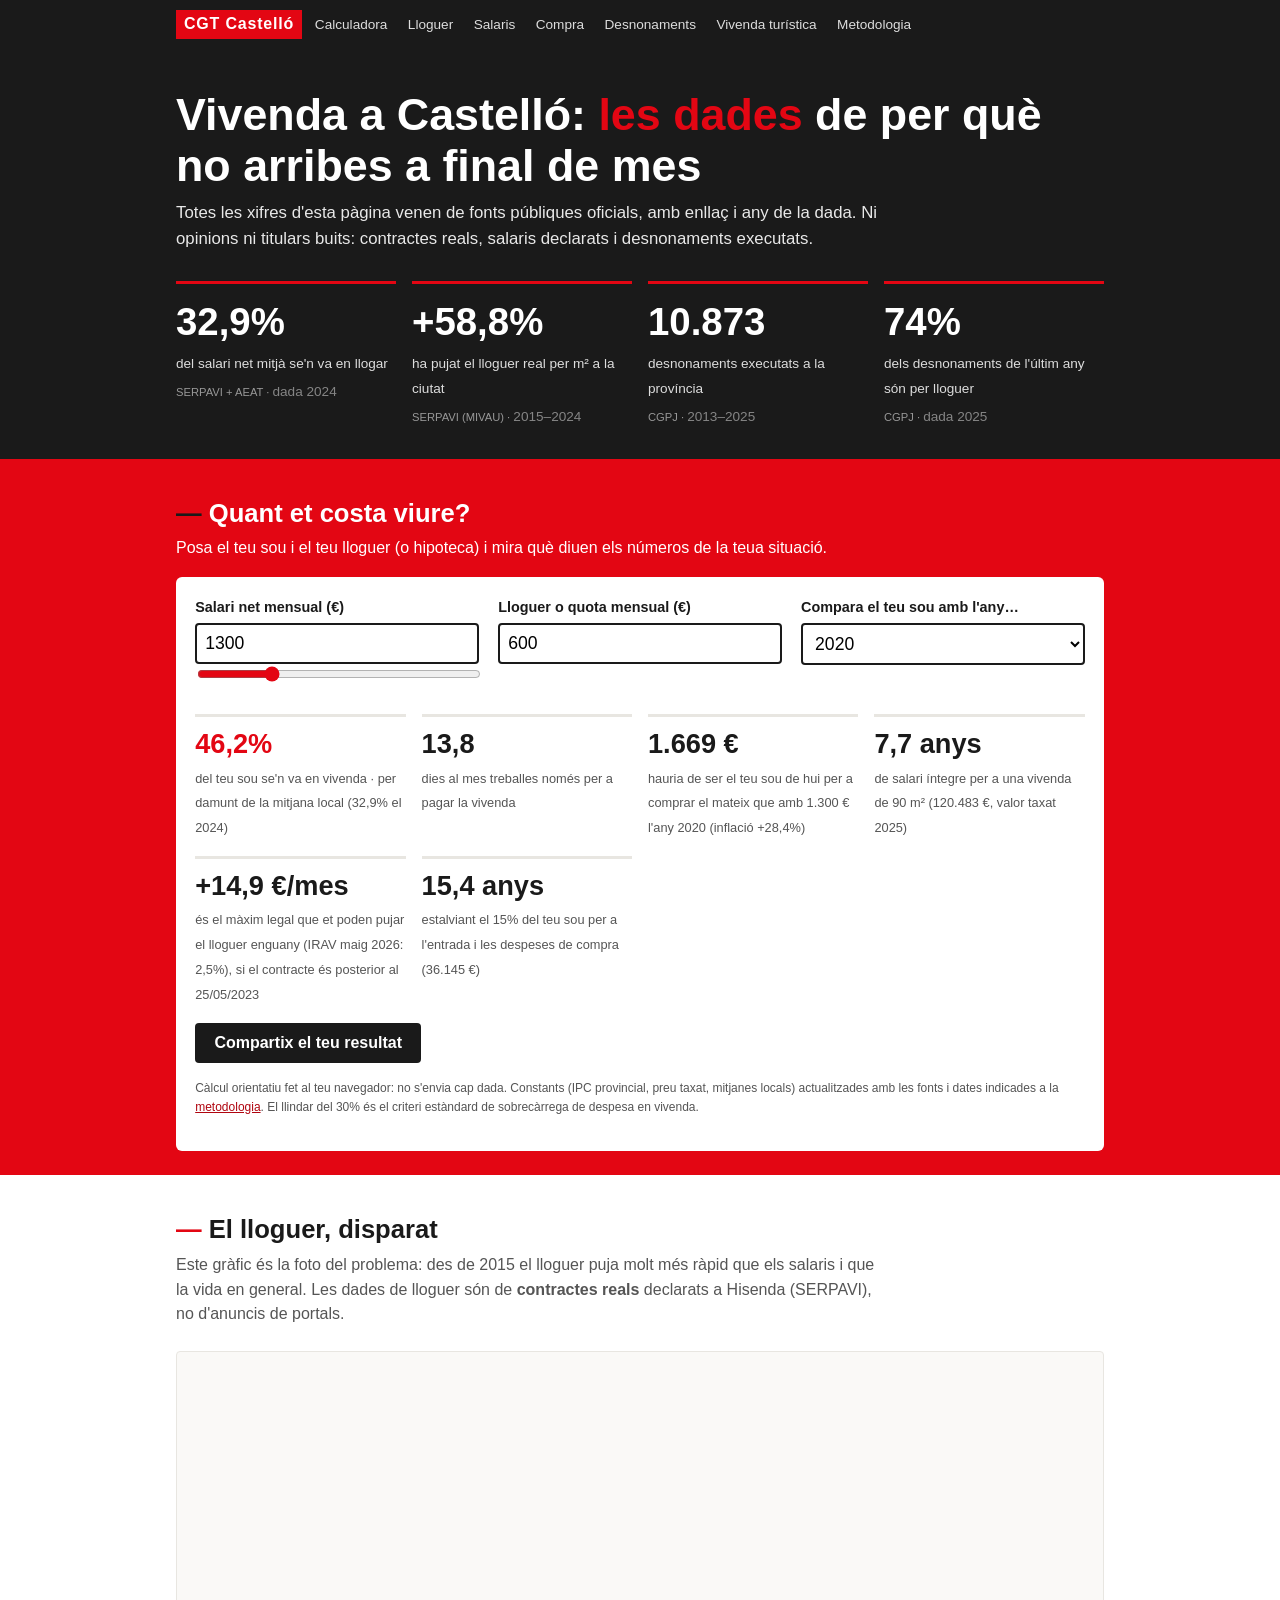
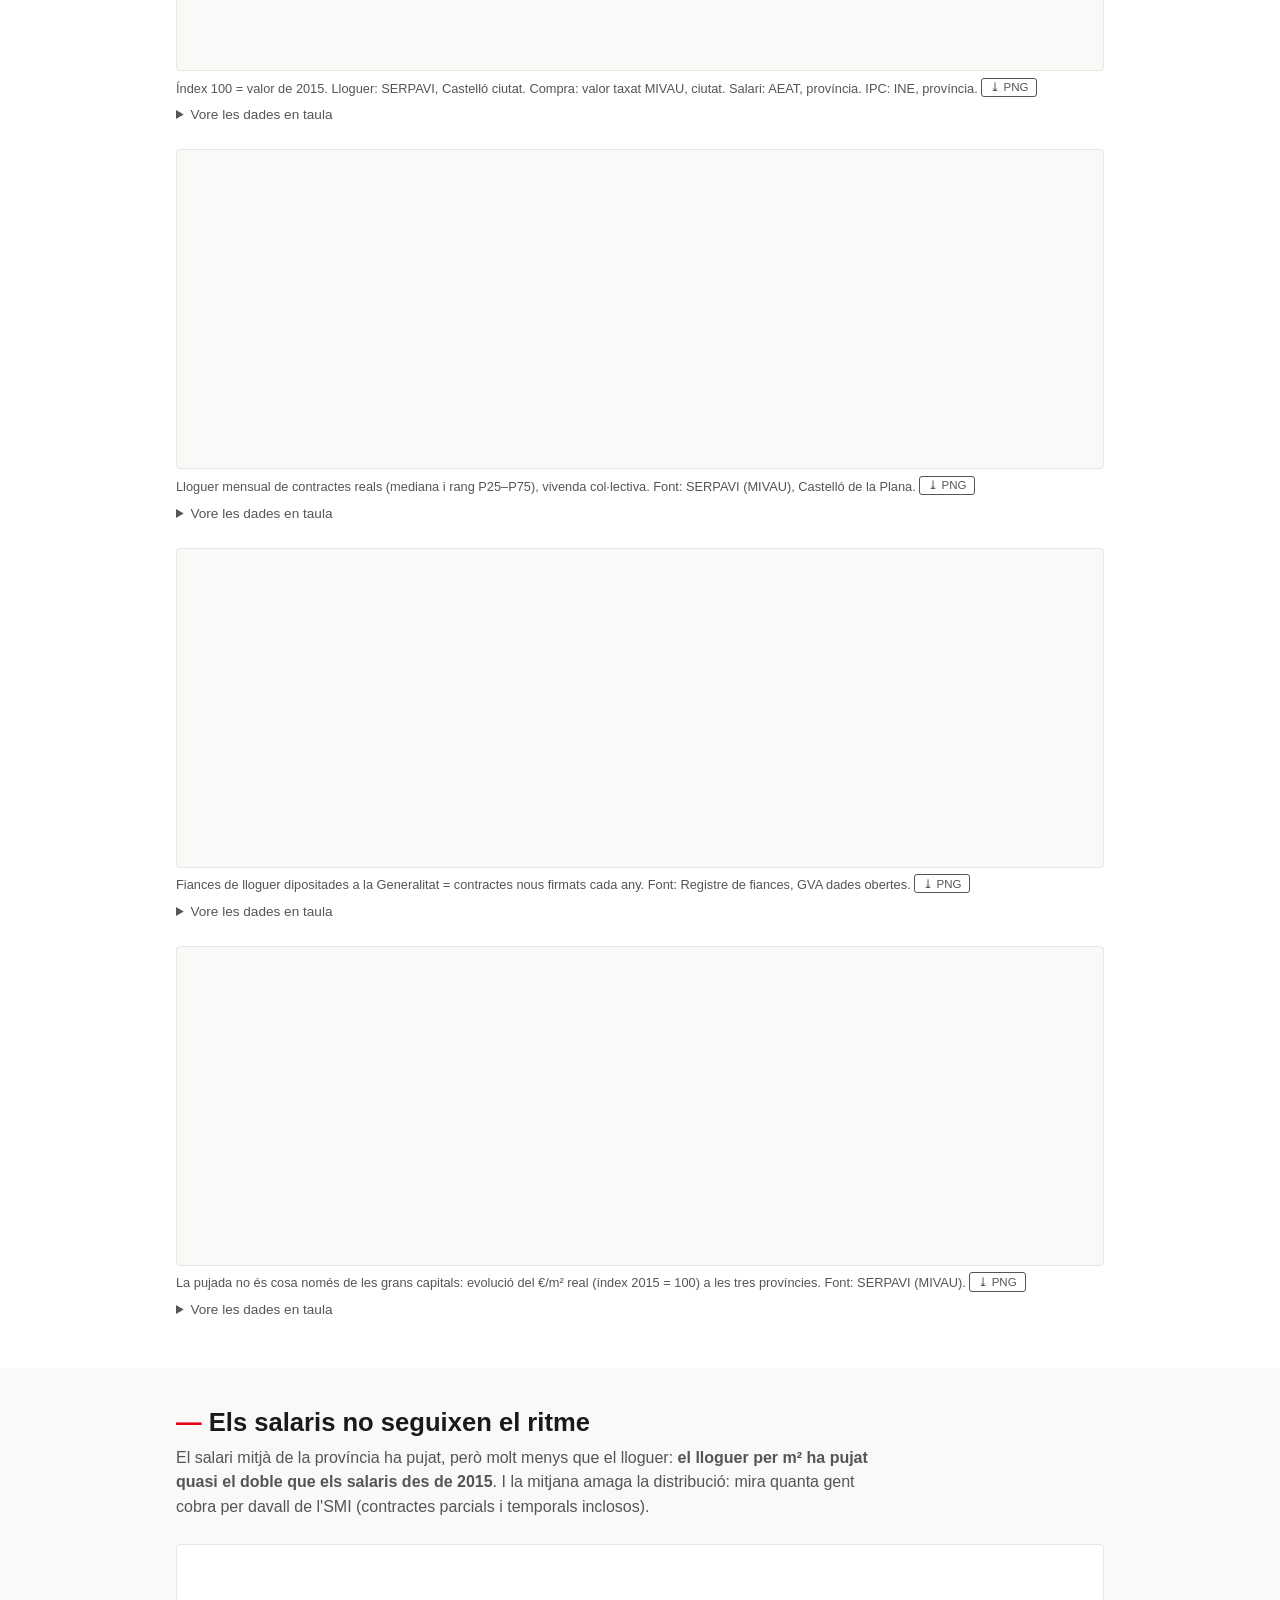
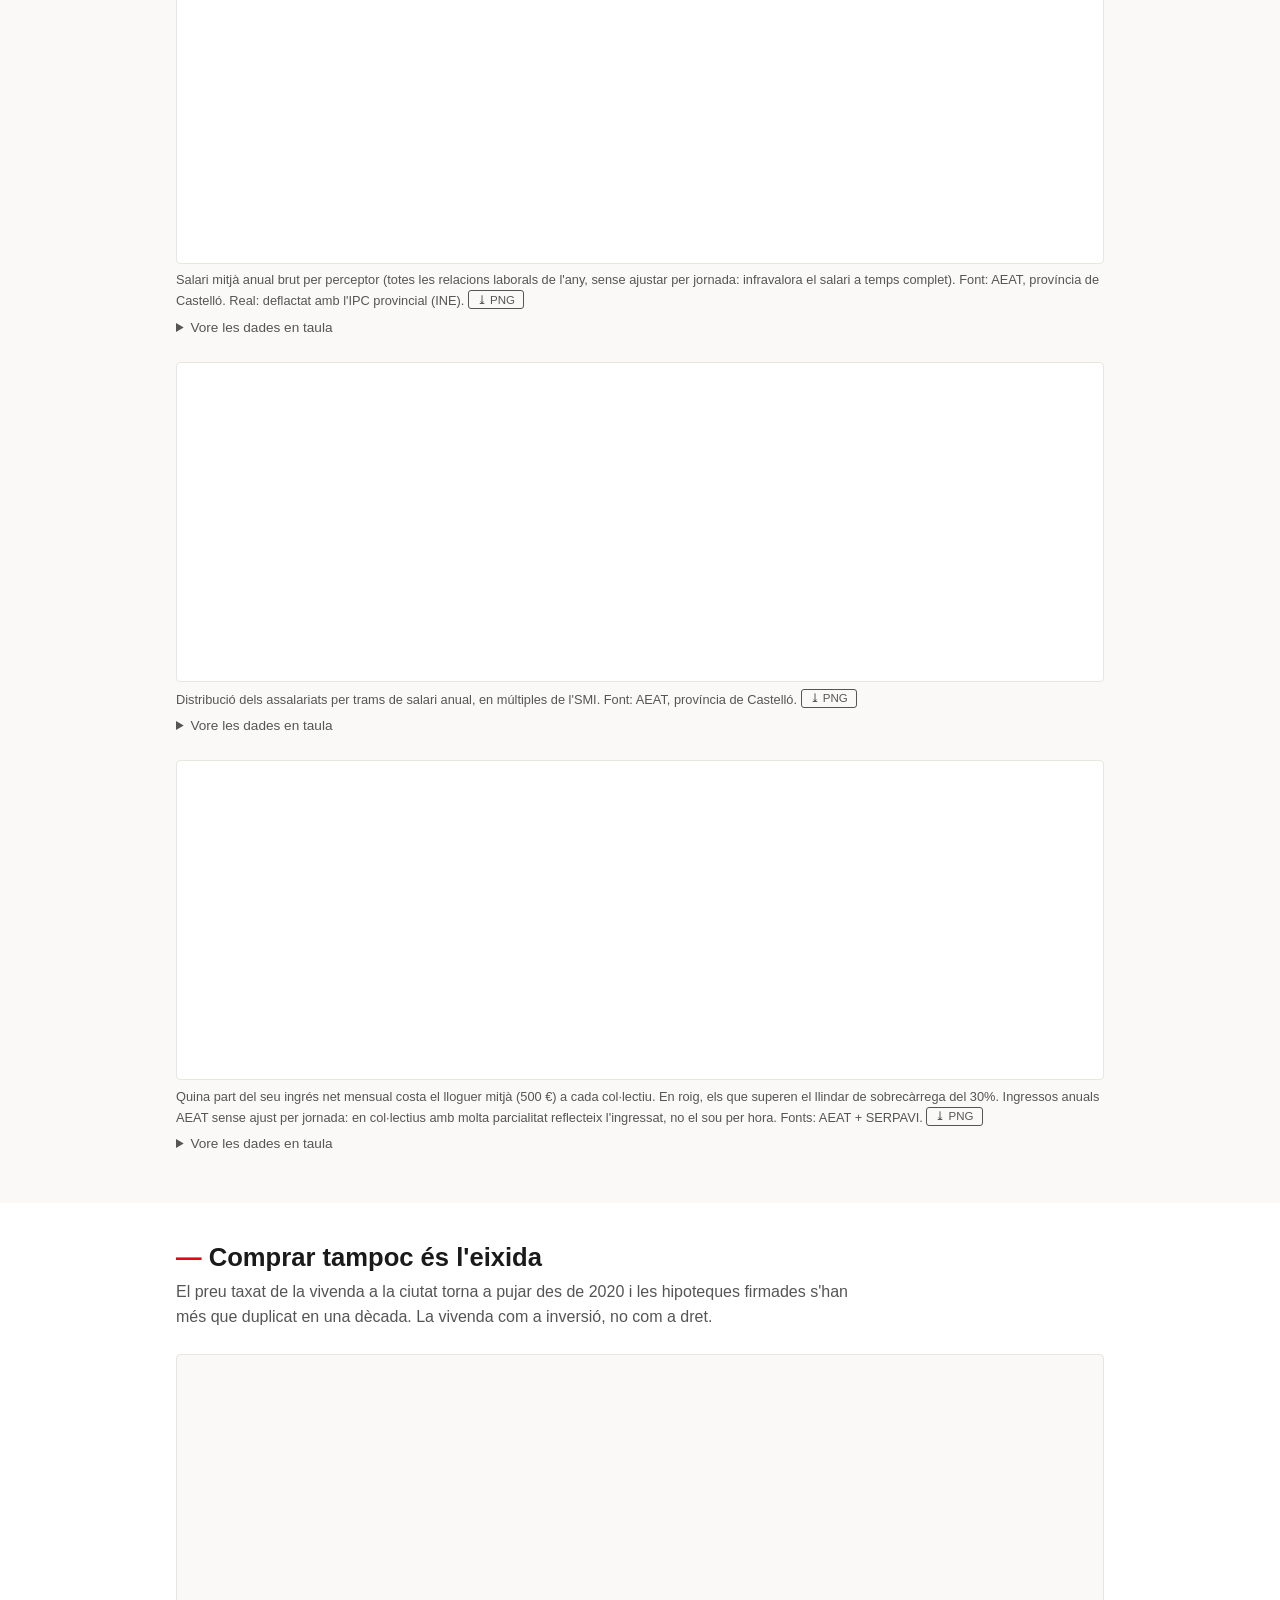
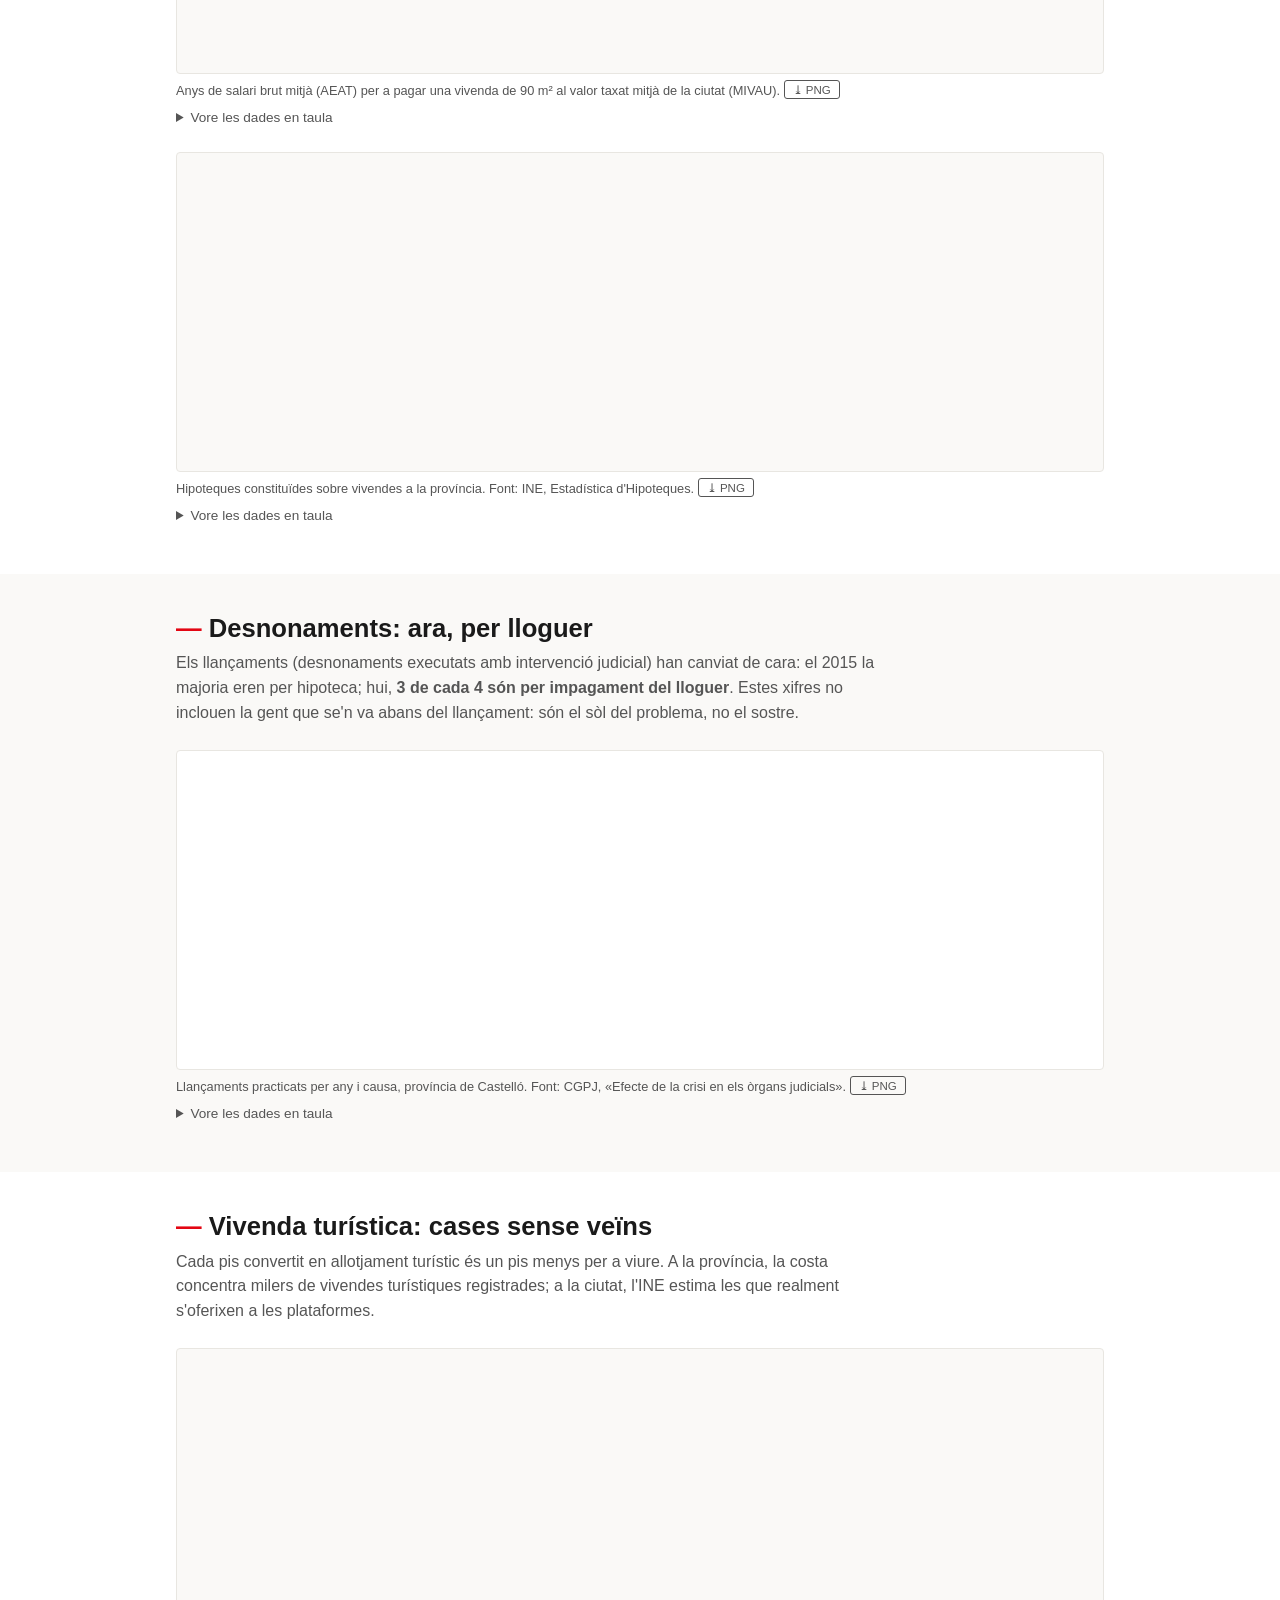
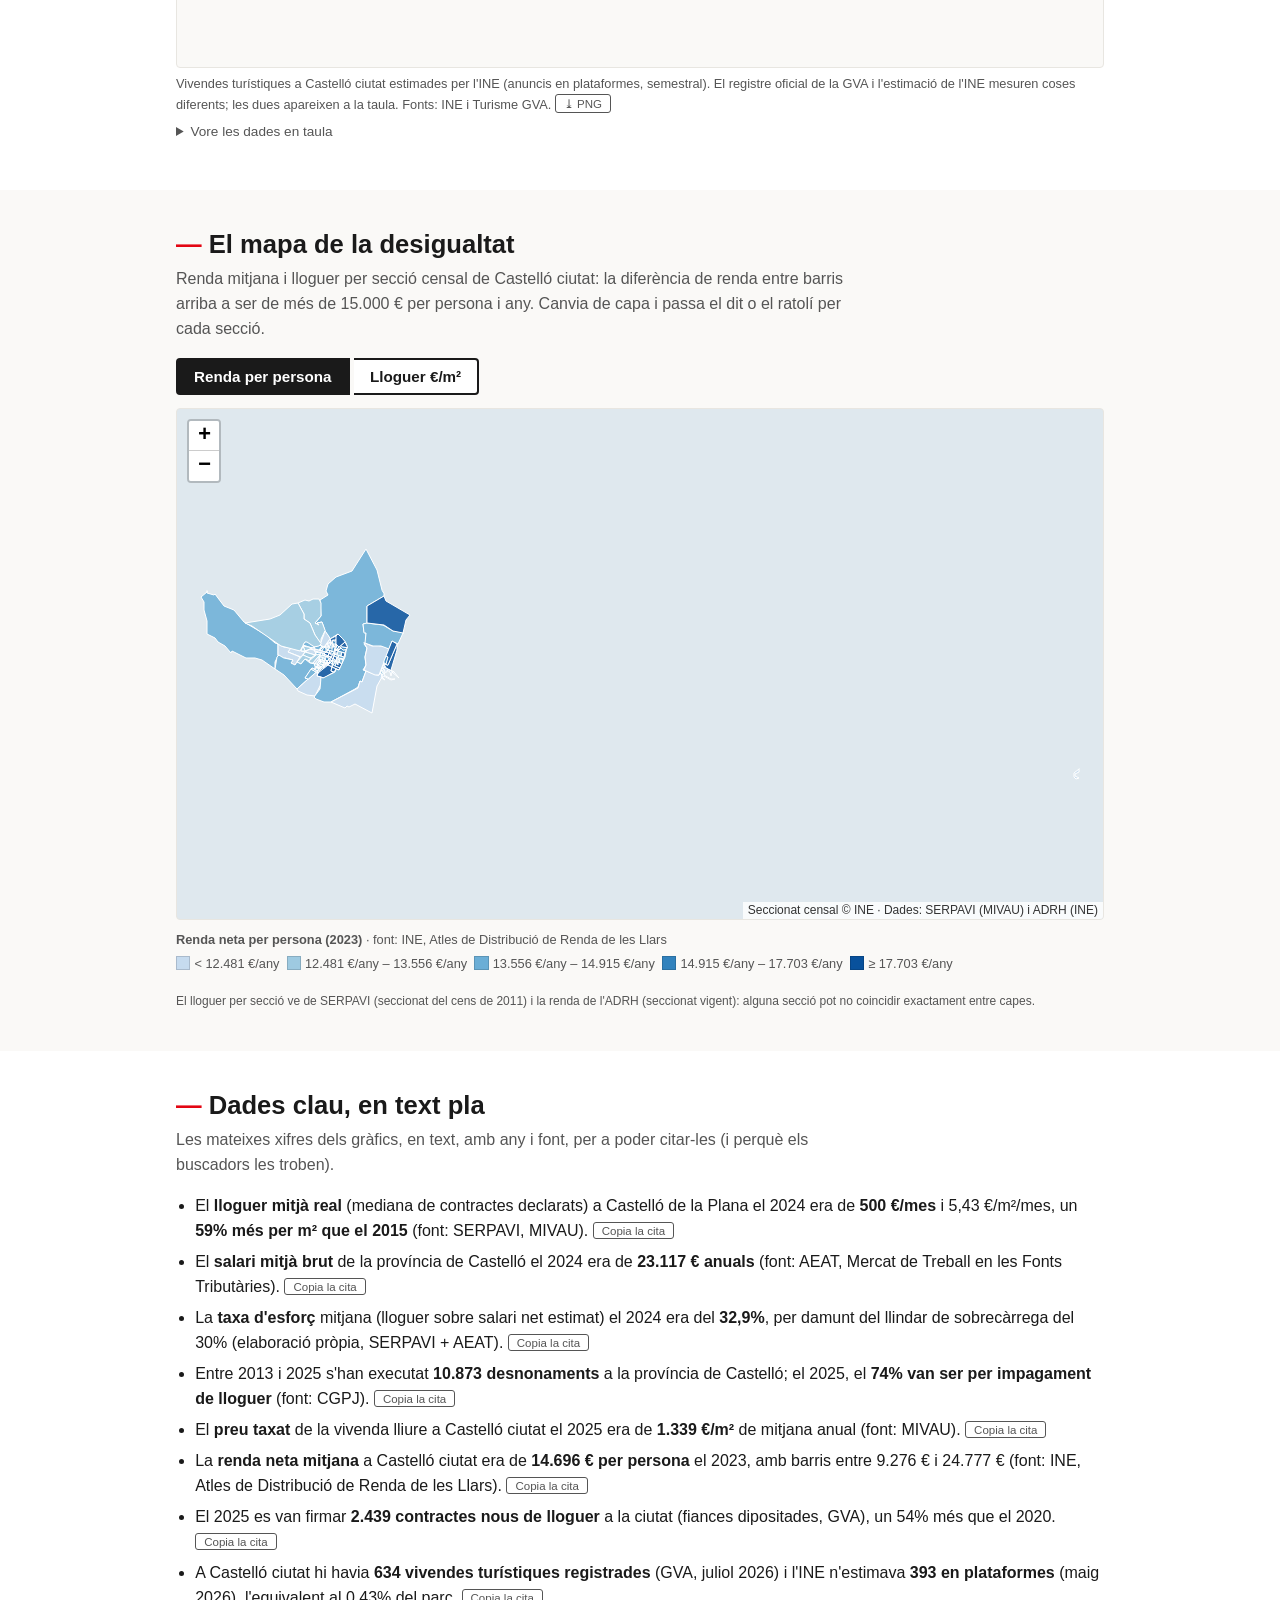
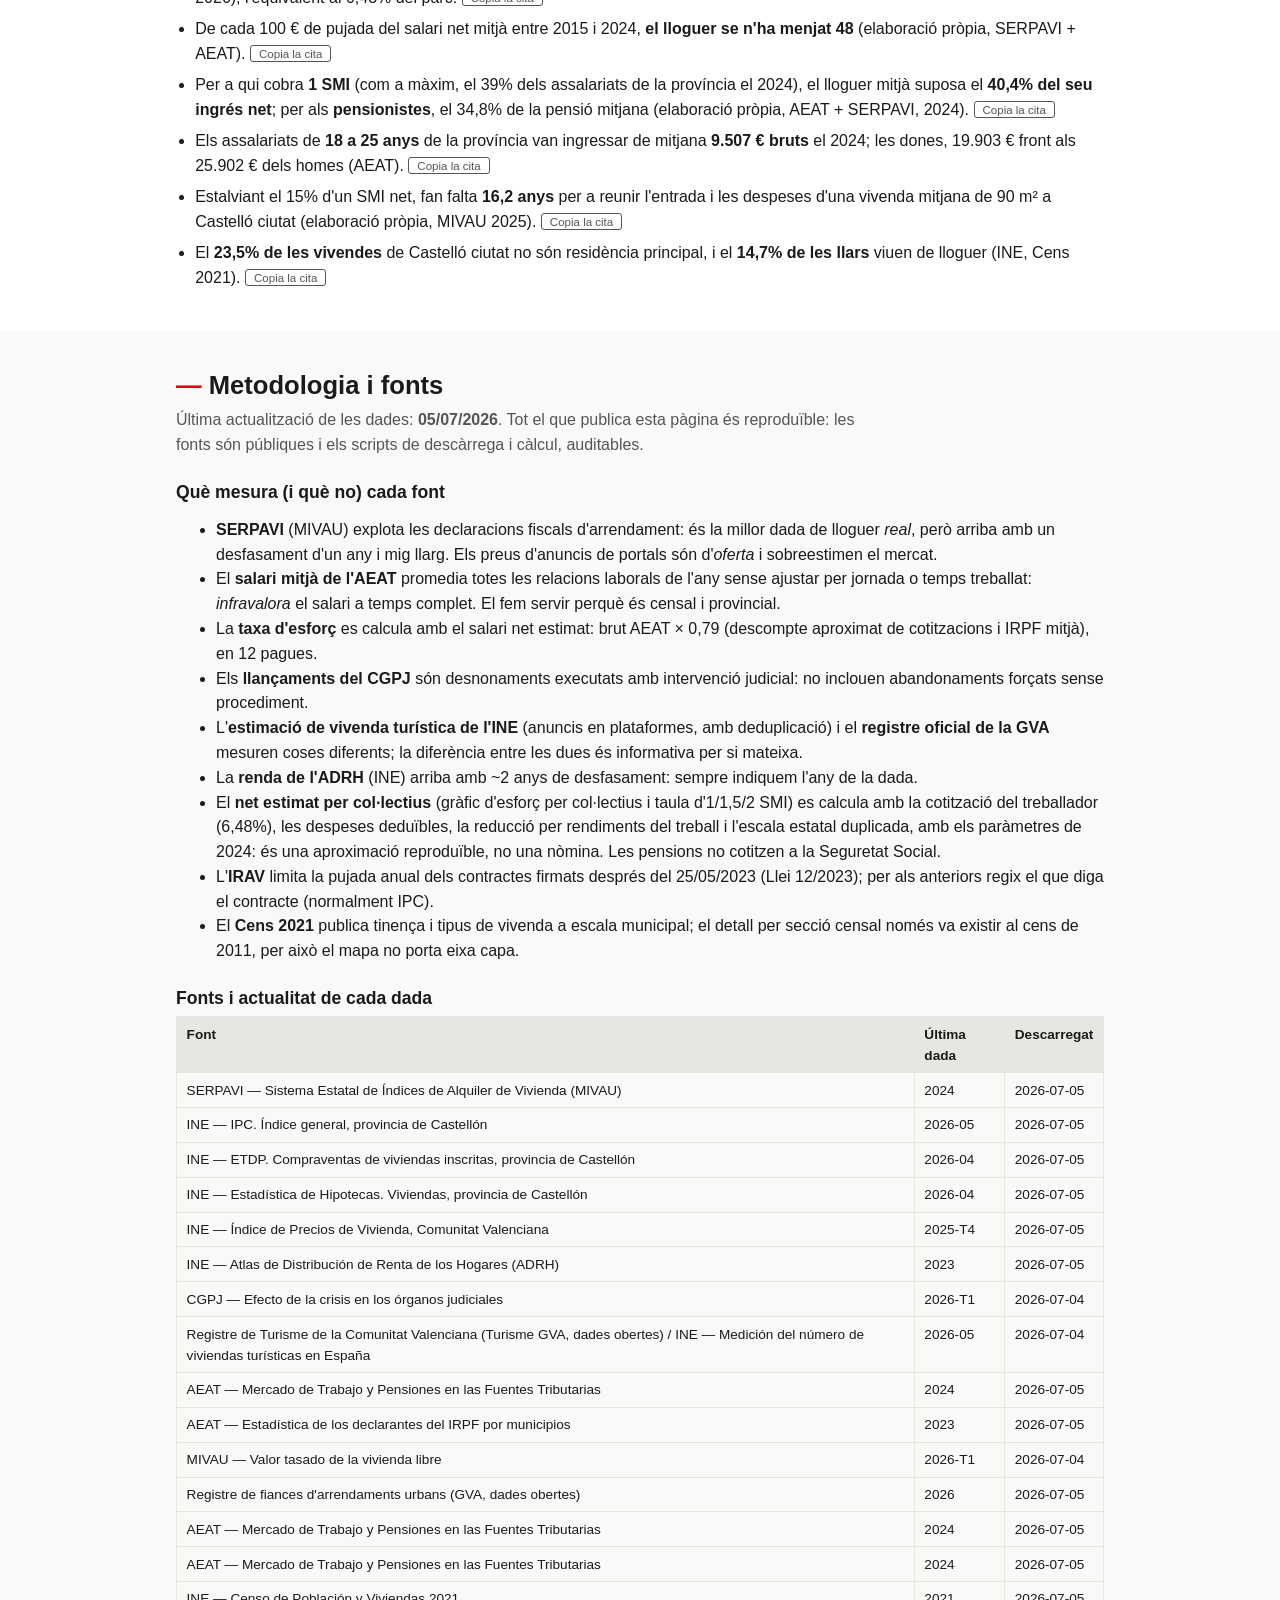
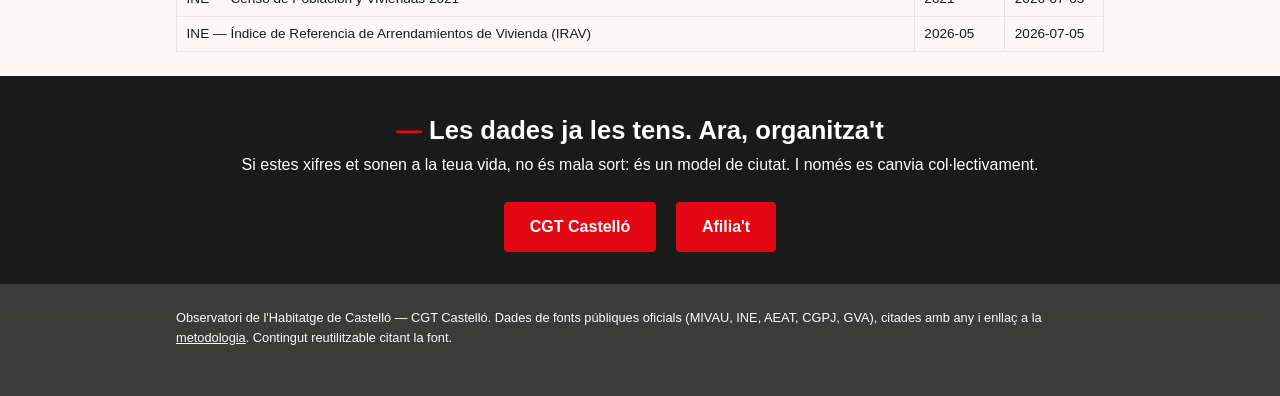
==== commit 99591a7e: "Web: esfuerzo por colectivos, comparativa provincial, IRAV y entrada en la calculadora, y compartibl" ====
--- a/web/index.html
+++ b/web/index.html
@@ -235,6 +235,14 @@
             <strong>–</strong>
             <span id="resComprarNota"></span>
           </div>
+          <div class="resultat" id="resIrav">
+            <strong>–</strong>
+            <span id="resIravNota"></span>
+          </div>
+          <div class="resultat" id="resEntrada">
+            <strong>–</strong>
+            <span id="resEntradaNota"></span>
+          </div>
         </div>
         <button class="compartir" id="btnCompartir">Compartix el teu resultat</button>
         <p class="calc-nota">Càlcul orientatiu fet al teu navegador: no
@@ -278,6 +286,15 @@
           nous firmats cada any. Font: Registre de fiances, GVA dades obertes.</figcaption>
         <details class="taula"><summary>Vore les dades en taula</summary></details>
       </figure>
+      <figure class="grafic">
+        <div class="marc">
+          <canvas id="grafComparativa" role="img" aria-label="Gràfic de línies: evolució del lloguer per metre quadrat des de 2015 a les províncies de Castelló, València i Alacant, en índex base 100"></canvas>
+        </div>
+        <figcaption>La pujada no és cosa només de les grans capitals: evolució
+          del €/m² real (índex 2015 = 100) a les tres províncies. Font: SERPAVI
+          (MIVAU).</figcaption>
+        <details class="taula"><summary>Vore les dades en taula</summary></details>
+      </figure>
     </div>
   </section>
 
@@ -306,6 +323,17 @@
         </div>
         <figcaption>Distribució dels assalariats per trams de salari anual, en
           múltiples de l'SMI. Font: AEAT, província de Castelló.</figcaption>
+        <details class="taula"><summary>Vore les dades en taula</summary></details>
+      </figure>
+      <figure class="grafic">
+        <div class="marc">
+          <canvas id="grafColectius" role="img" aria-label="Gràfic de barres horitzontals: percentatge del salari net que costa el lloguer mitjà segons el col·lectiu: edat, sexe, sector i pensionistes"></canvas>
+        </div>
+        <figcaption>Quina part del seu ingrés net mensual costa el lloguer
+          mitjà (500 €) a cada col·lectiu. En roig, els que superen el llindar
+          de sobrecàrrega del 30%. Ingressos anuals AEAT sense ajust per
+          jornada: en col·lectius amb molta parcialitat reflecteix l'ingressat,
+          no el sou per hora. Fonts: AEAT + SERPAVI.</figcaption>
         <details class="taula"><summary>Vore les dades en taula</summary></details>
       </figure>
     </div>
@@ -428,6 +456,23 @@
         <li>A Castelló ciutat hi havia <strong>634 vivendes turístiques registrades</strong>
           (GVA, juliol 2026) i l'INE n'estimava <strong>393 en plataformes</strong>
           (maig 2026), l'equivalent al 0,43% del parc.</li>
+        <li>De cada 100 € de pujada del salari net mitjà entre 2015 i 2024,
+          <strong>el lloguer se n'ha menjat 48</strong> (elaboració pròpia,
+          SERPAVI + AEAT).</li>
+        <li>Per a qui cobra <strong>1 SMI</strong> (com a màxim, el 39% dels
+          assalariats de la província el 2024), el lloguer mitjà suposa el
+          <strong>40,4% del seu ingrés net</strong>; per als
+          <strong>pensionistes</strong>, el 34,8% de la pensió mitjana
+          (elaboració pròpia, AEAT + SERPAVI, 2024).</li>
+        <li>Els assalariats de <strong>18 a 25 anys</strong> de la província van ingressar
+          de mitjana <strong>9.507 € bruts</strong> el 2024; les dones, 19.903 €
+          front als 25.902 € dels homes (AEAT).</li>
+        <li>Estalviant el 15% d'un SMI net, fan falta <strong>16,2 anys</strong>
+          per a reunir l'entrada i les despeses d'una vivenda mitjana de 90 m²
+          a Castelló ciutat (elaboració pròpia, MIVAU 2025).</li>
+        <li>El <strong>23,5% de les vivendes</strong> de Castelló ciutat no són
+          residència principal, i el <strong>14,7% de les llars</strong> viuen de
+          lloguer (INE, Cens 2021).</li>
       </ul>
     </div>
   </section>
@@ -463,6 +508,18 @@
           informativa per si mateixa.</li>
         <li>La <strong>renda de l'ADRH</strong> (INE) arriba amb ~2 anys de
           desfasament: sempre indiquem l'any de la dada.</li>
+        <li>El <strong>net estimat per col·lectius</strong> (gràfic d'esforç per
+          col·lectius i taula d'1/1,5/2 SMI) es calcula amb la cotització del
+          treballador (6,48%), les despeses deduïbles, la reducció per
+          rendiments del treball i l'escala estatal duplicada, amb els
+          paràmetres de 2024: és una aproximació reproduïble, no una nòmina.
+          Les pensions no cotitzen a la Seguretat Social.</li>
+        <li>L'<strong>IRAV</strong> limita la pujada anual dels contractes
+          firmats després del 25/05/2023 (Llei 12/2023); per als anteriors
+          regix el que diga el contracte (normalment IPC).</li>
+        <li>El <strong>Cens 2021</strong> publica tinença i tipus de vivenda a
+          escala municipal; el detall per secció censal només va existir al
+          cens de 2011, per això el mapa no porta eixa capa.</li>
       </ul>
 
       <h3>Fonts i actualitat de cada dada</h3>
--- a/web/css/estils.css
+++ b/web/css/estils.css
@@ -95,6 +95,13 @@
 figure.grafic figcaption {
   font-size: .8rem; color: var(--gris); margin-top: .4rem;
 }
+button.descarrega {
+  font-size: .72rem; padding: .1rem .5rem; cursor: pointer;
+  border: 1px solid var(--gris); background: transparent; color: var(--gris);
+  border-radius: 3px; vertical-align: 1px;
+}
+button.descarrega:hover { border-color: var(--roig); color: var(--roig-fosc); }
+
 details.taula { margin-top: .4rem; font-size: .85rem; }
 details.taula summary { cursor: pointer; color: var(--gris); }
 details.taula table { border-collapse: collapse; margin-top: .5rem; width: 100%; }
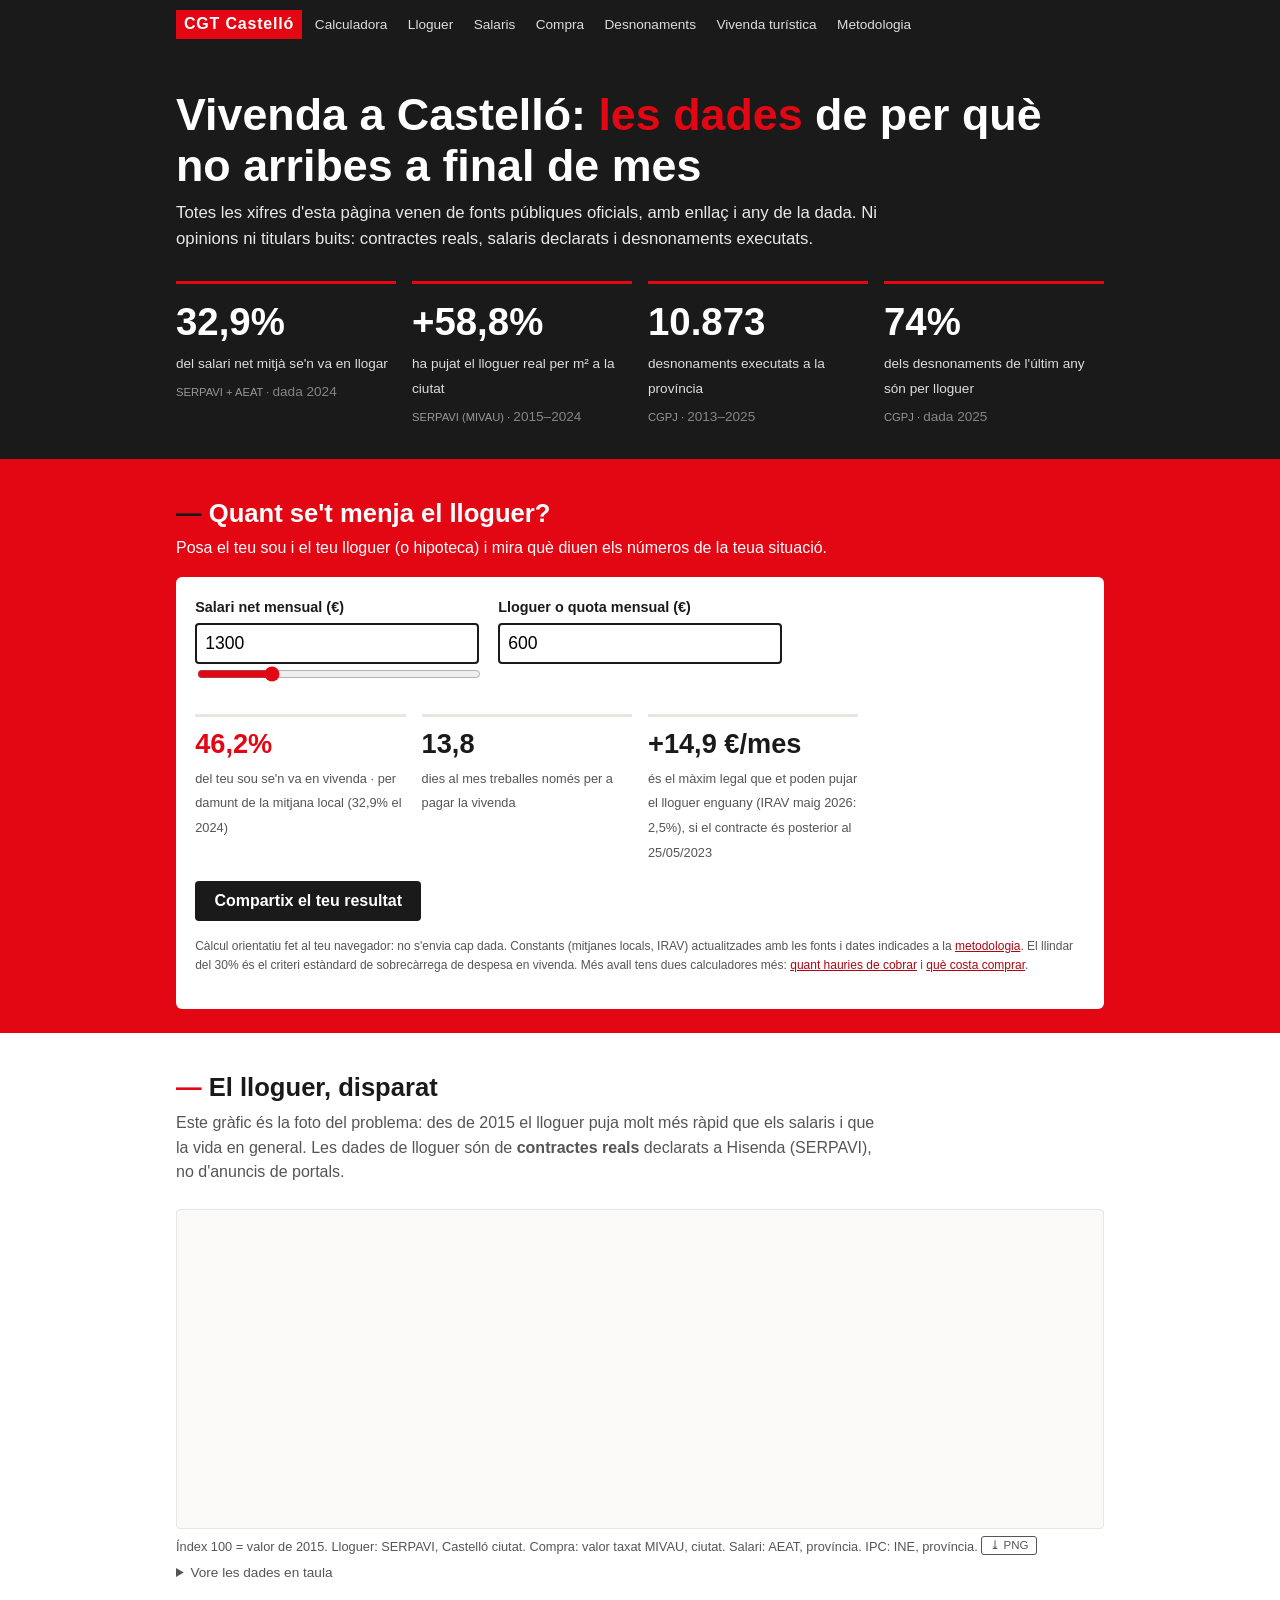
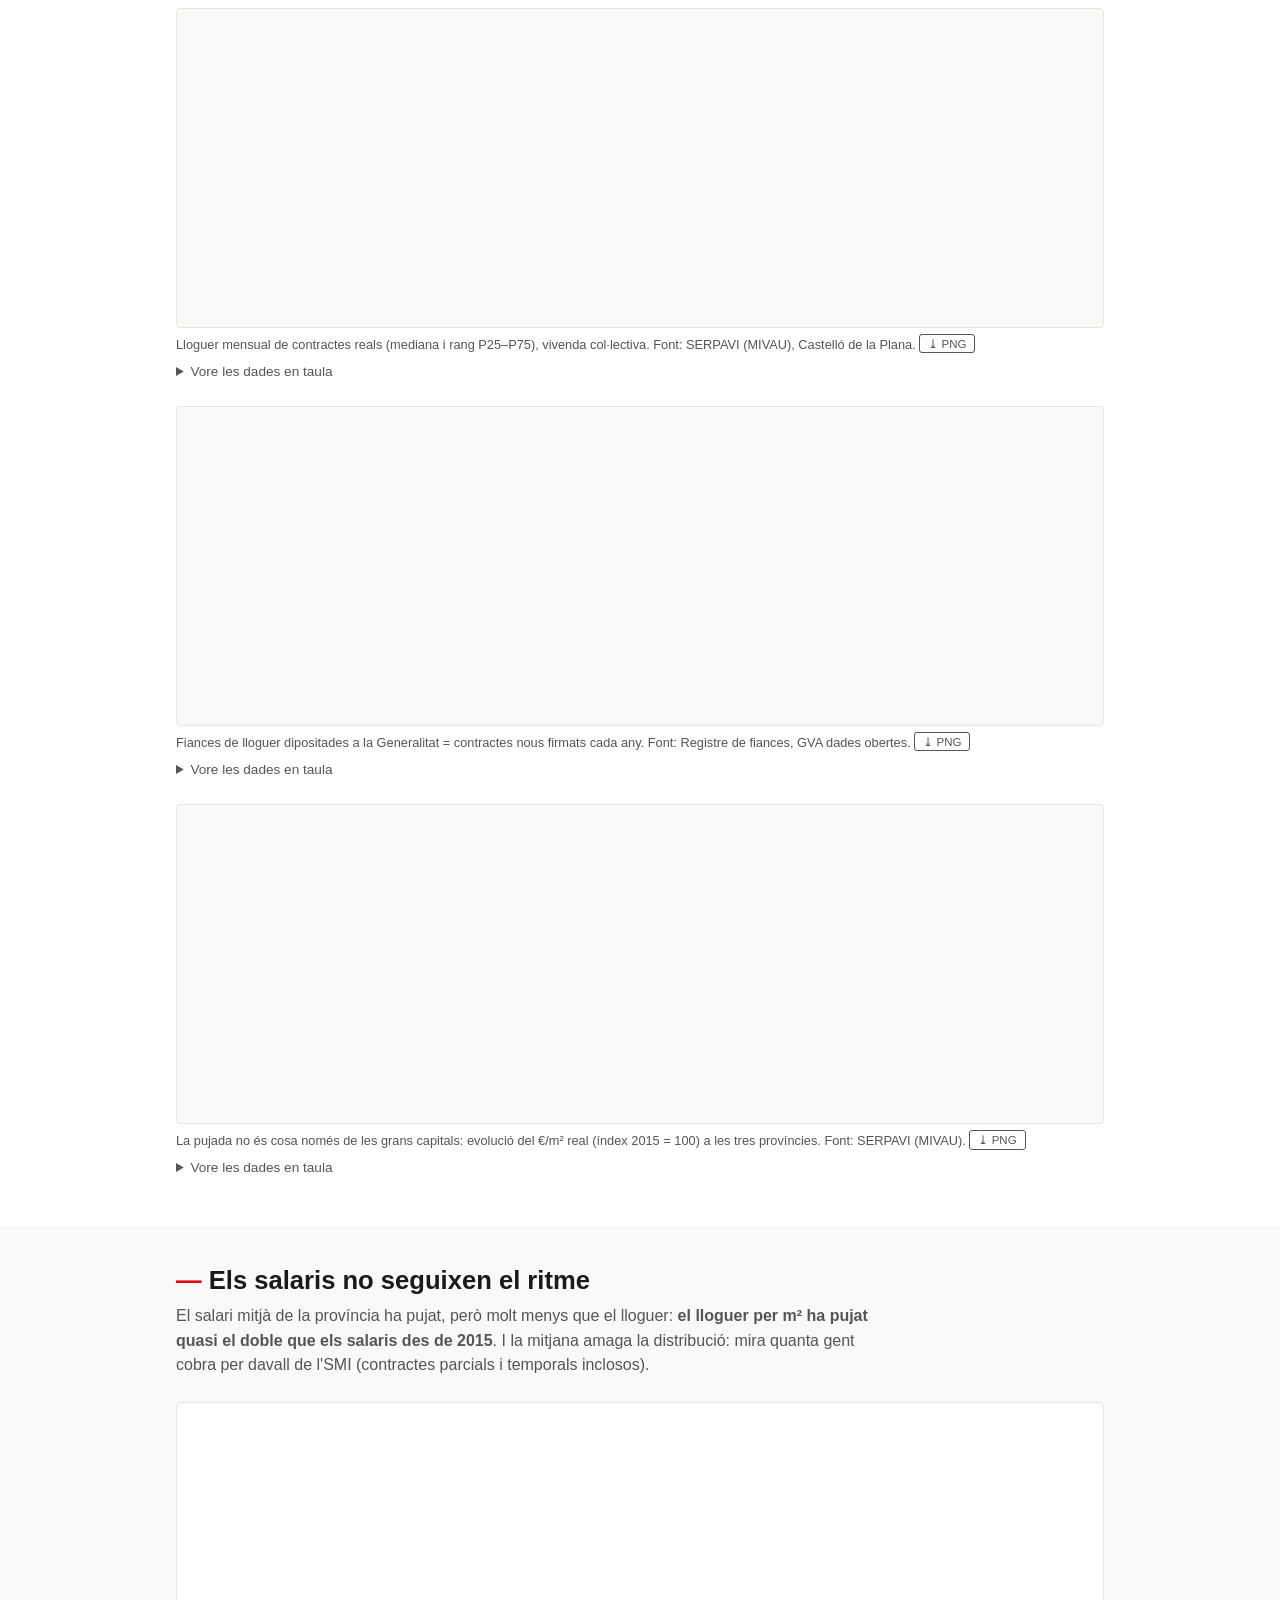
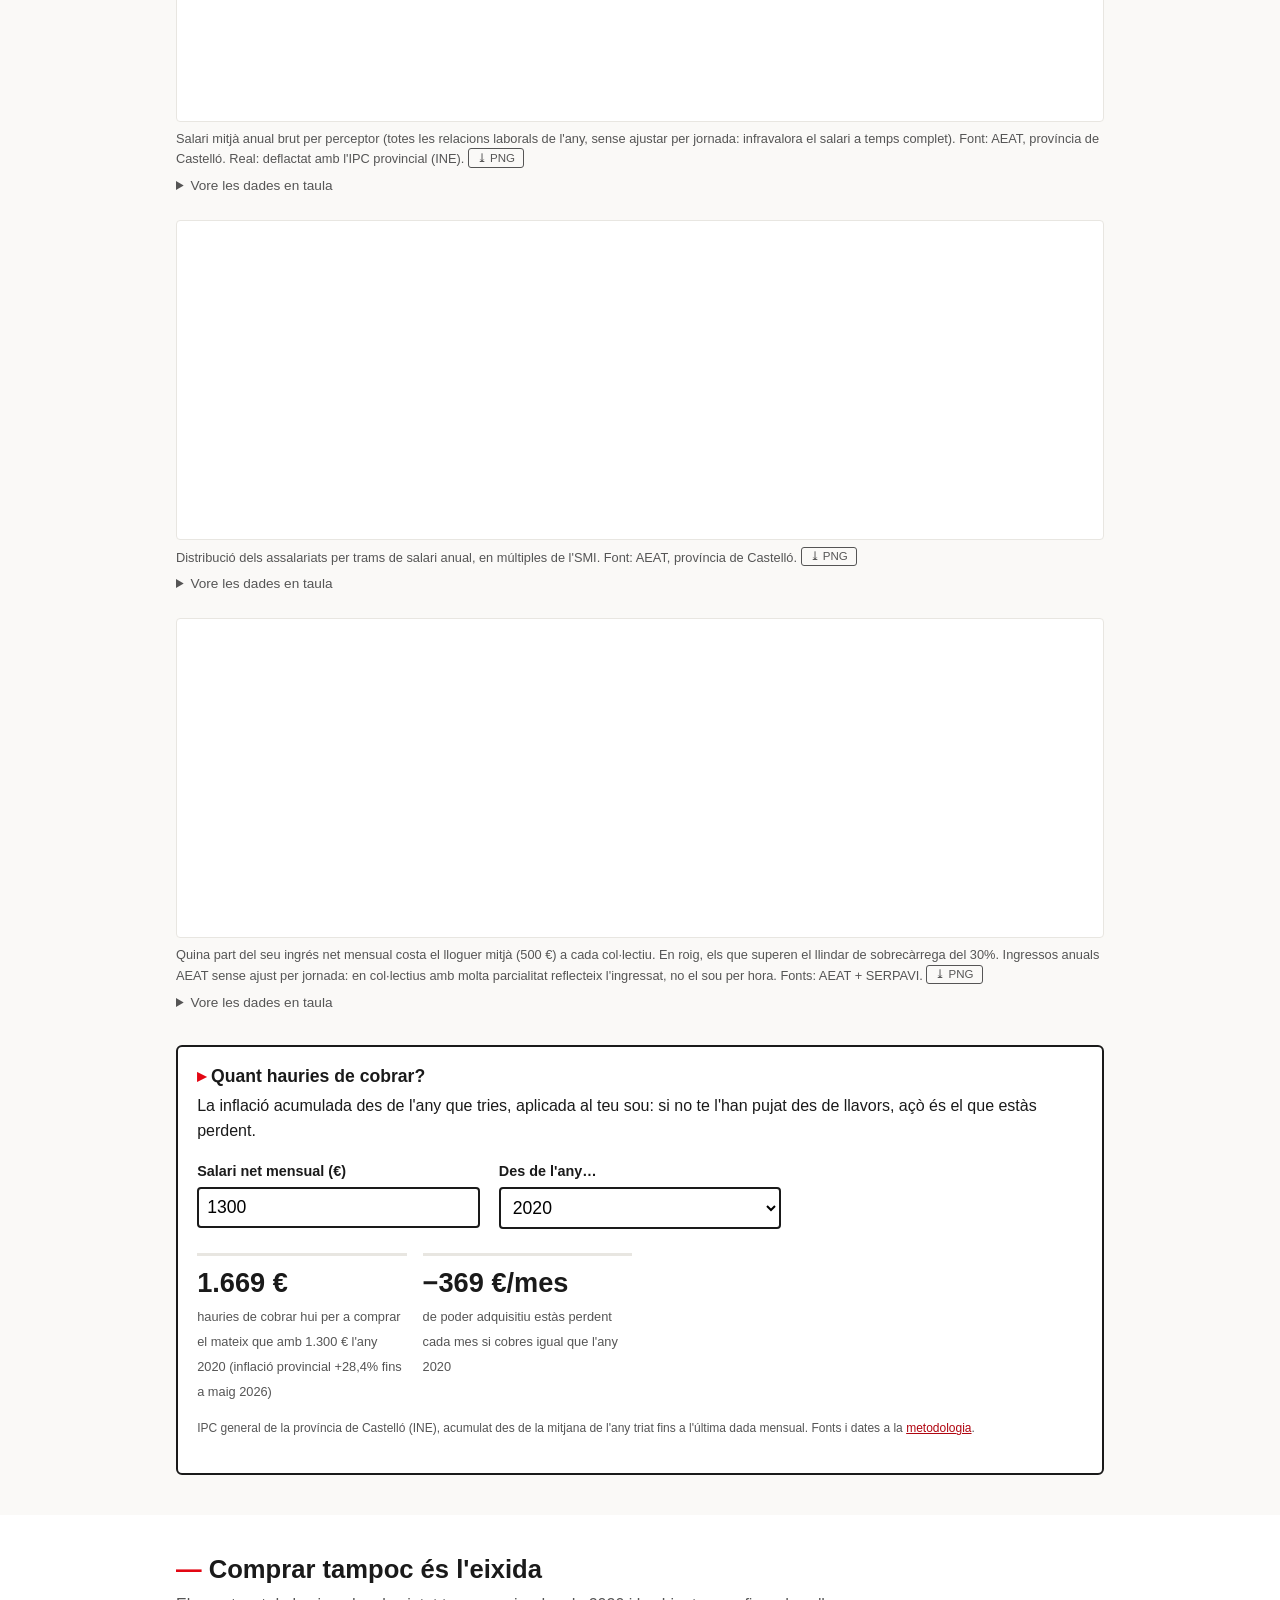
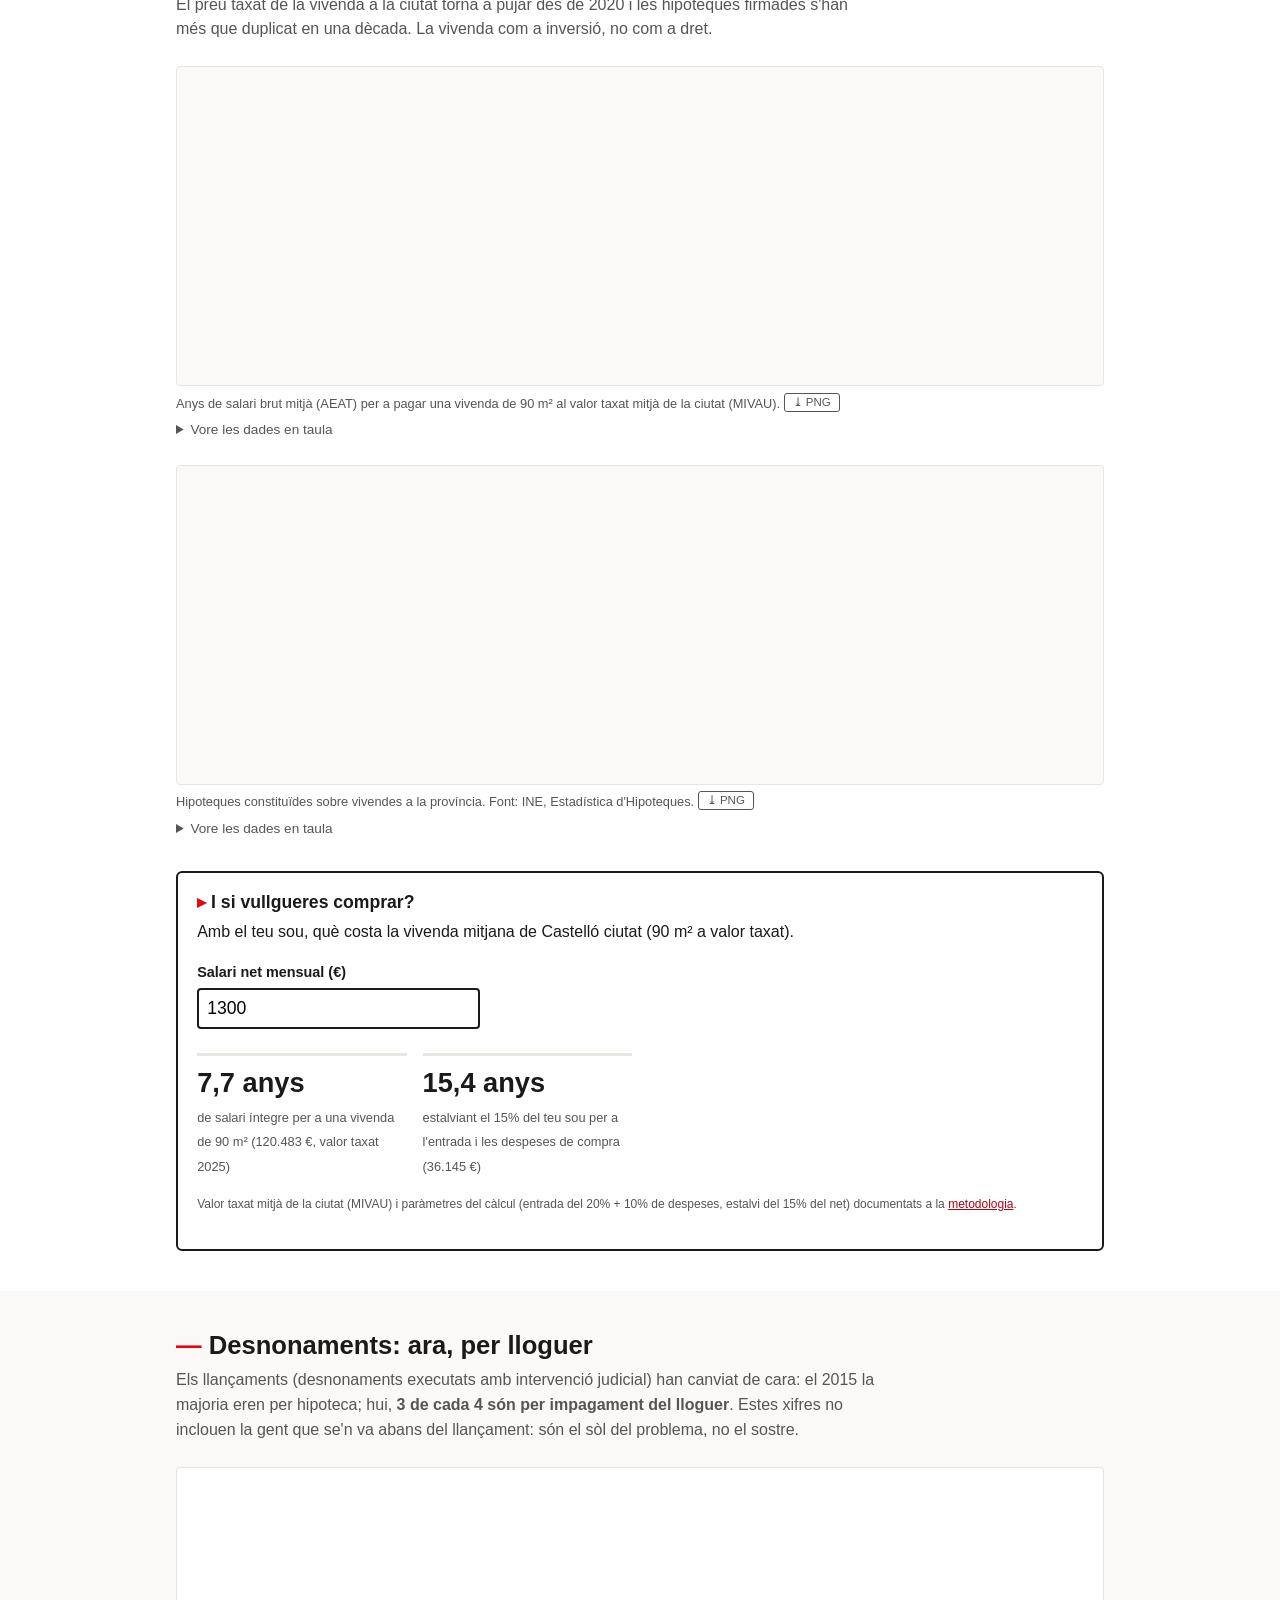
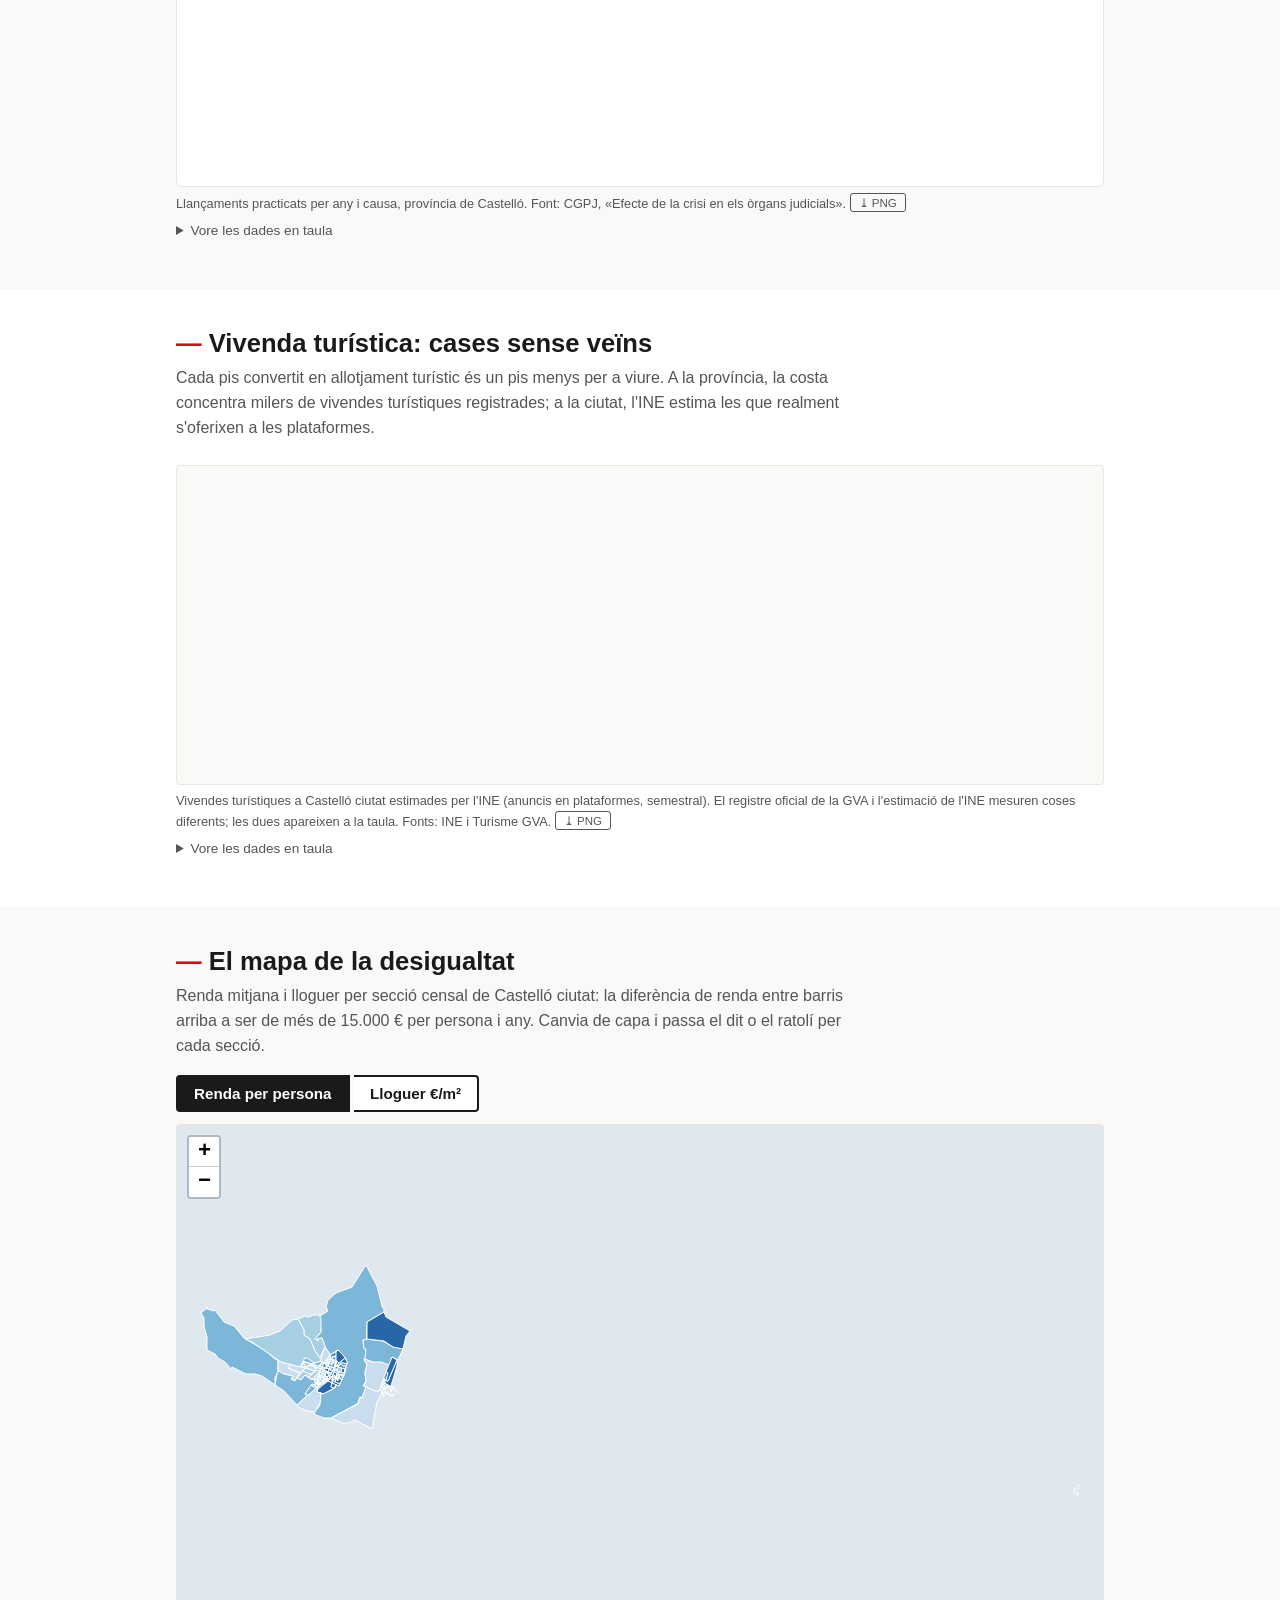
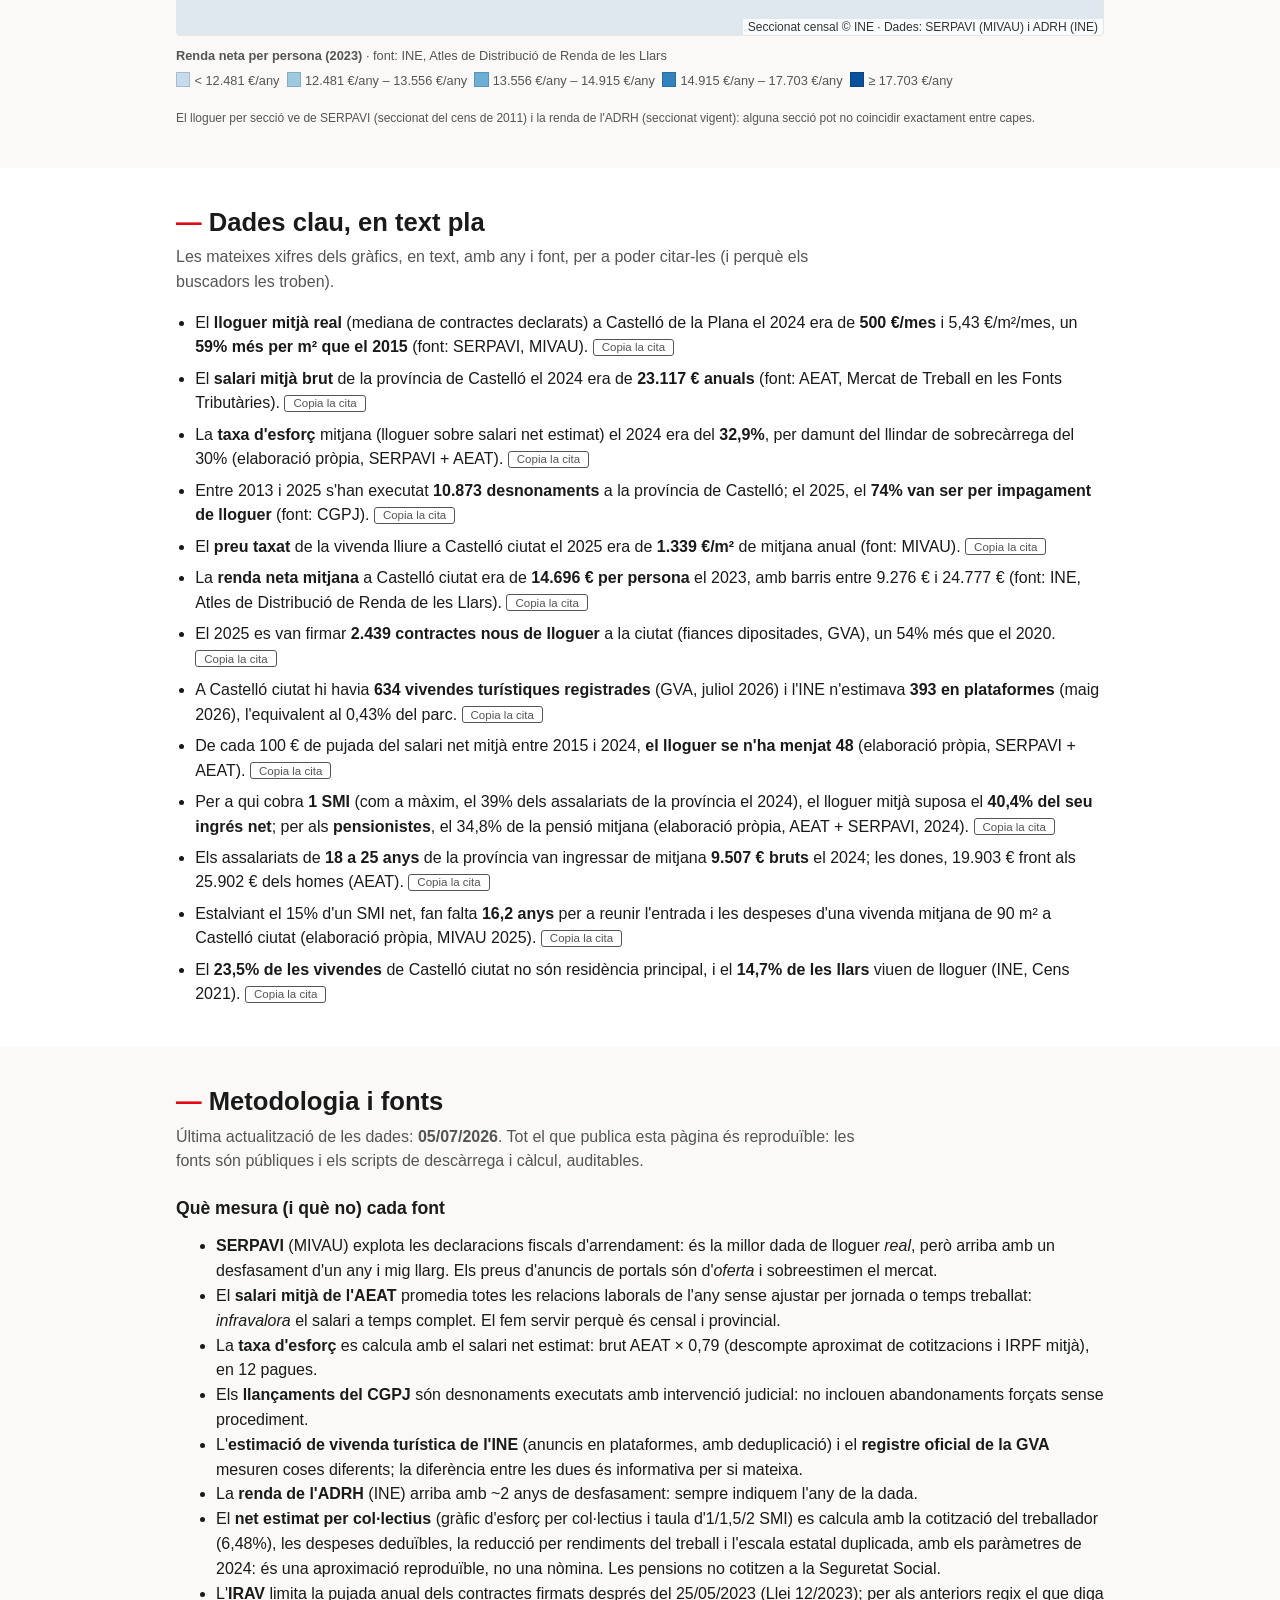
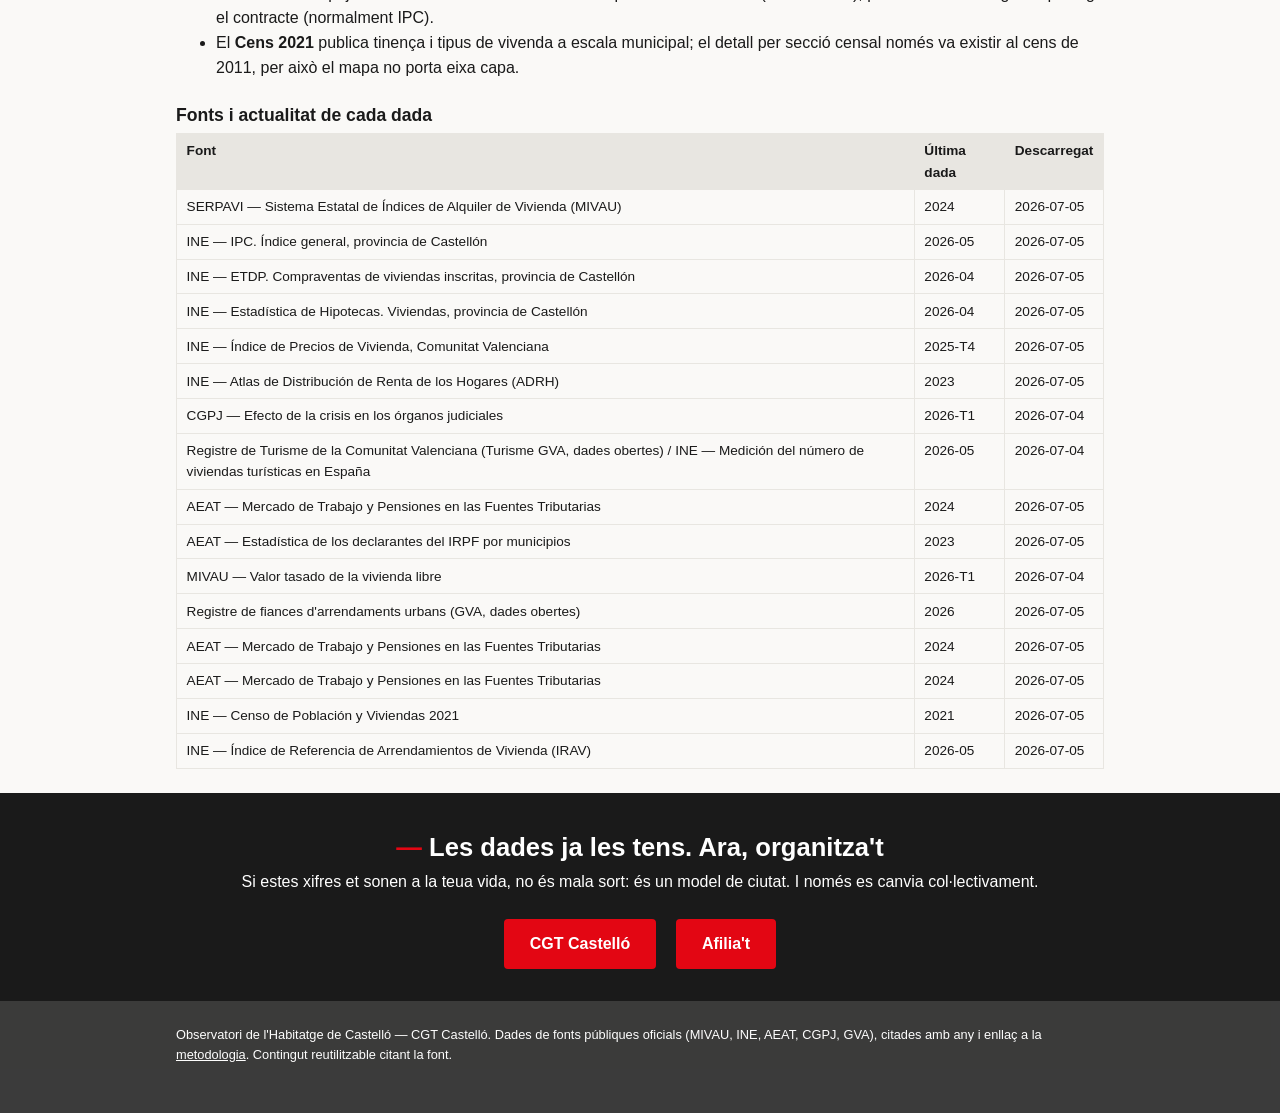
==== commit b26122b3: "Dividir la calculadora en tres, una por pregunta - "Quant se't menja el lloguer?" (arriba, gancho de" ====
--- a/web/index.html
+++ b/web/index.html
@@ -199,7 +199,7 @@
   <!-- ================= CALCULADORA ================= -->
   <section id="calculadora" aria-labelledby="titolCalc">
     <div class="contenidor">
-      <h2 id="titolCalc">Quant et costa viure?</h2>
+      <h2 id="titolCalc">Quant se't menja el lloguer?</h2>
       <p>Posa el teu sou i el teu lloguer (o hipoteca) i mira què diuen els
         números de la teua situació.</p>
       <div class="calc-caixa">
@@ -213,10 +213,6 @@
             <label for="inpLloguer">Lloguer o quota mensual (€)</label>
             <input type="number" id="inpLloguer" min="0" max="3000" step="10" value="600" inputmode="numeric">
           </div>
-          <div>
-            <label for="inpAny">Compara el teu sou amb l'any…</label>
-            <select id="inpAny"></select>
-          </div>
         </div>
         <div class="calc-resultats">
           <div class="resultat" id="resEsforc">
@@ -227,29 +223,19 @@
             <strong>–</strong>
             <span>dies al mes treballes només per a pagar la vivenda</span>
           </div>
-          <div class="resultat" id="resPoder">
-            <strong>–</strong>
-            <span id="resPoderNota"></span>
-          </div>
-          <div class="resultat" id="resComprar">
-            <strong>–</strong>
-            <span id="resComprarNota"></span>
-          </div>
           <div class="resultat" id="resIrav">
             <strong>–</strong>
             <span id="resIravNota"></span>
           </div>
-          <div class="resultat" id="resEntrada">
-            <strong>–</strong>
-            <span id="resEntradaNota"></span>
-          </div>
         </div>
         <button class="compartir" id="btnCompartir">Compartix el teu resultat</button>
         <p class="calc-nota">Càlcul orientatiu fet al teu navegador: no
-          s'envia cap dada. Constants (IPC provincial, preu taxat, mitjanes
-          locals) actualitzades amb les fonts i dates indicades a la
+          s'envia cap dada. Constants (mitjanes locals, IRAV) actualitzades
+          amb les fonts i dates indicades a la
           <a href="#metodologia">metodologia</a>. El llindar del 30% és el
-          criteri estàndard de sobrecàrrega de despesa en vivenda.</p>
+          criteri estàndard de sobrecàrrega de despesa en vivenda. Més avall
+          tens dues calculadores més: <a href="#calcInflacio">quant hauries de
+          cobrar</a> i <a href="#calcCompra">què costa comprar</a>.</p>
       </div>
     </div>
   </section>
@@ -336,6 +322,35 @@
           no el sou per hora. Fonts: AEAT + SERPAVI.</figcaption>
         <details class="taula"><summary>Vore les dades en taula</summary></details>
       </figure>
+
+      <div class="calc-caixa suau" id="calcInflacio">
+        <h3>Quant hauries de cobrar?</h3>
+        <p>La inflació acumulada des de l'any que tries, aplicada al teu sou:
+          si no te l'han pujat des de llavors, açò és el que estàs perdent.</p>
+        <div class="calc-camps">
+          <div>
+            <label for="inpSalariInf">Salari net mensual (€)</label>
+            <input type="number" id="inpSalariInf" min="0" max="5000" step="10" value="1300" inputmode="numeric">
+          </div>
+          <div>
+            <label for="inpAnyInf">Des de l'any…</label>
+            <select id="inpAnyInf"></select>
+          </div>
+        </div>
+        <div class="calc-resultats">
+          <div class="resultat" id="resPoder">
+            <strong>–</strong>
+            <span id="resPoderNota"></span>
+          </div>
+          <div class="resultat" id="resPerdua">
+            <strong>–</strong>
+            <span id="resPerduaNota"></span>
+          </div>
+        </div>
+        <p class="calc-nota">IPC general de la província de Castelló (INE),
+          acumulat des de la mitjana de l'any triat fins a l'última dada
+          mensual. Fonts i dates a la <a href="#metodologia">metodologia</a>.</p>
+      </div>
     </div>
   </section>
 
@@ -362,6 +377,31 @@
           Font: INE, Estadística d'Hipoteques.</figcaption>
         <details class="taula"><summary>Vore les dades en taula</summary></details>
       </figure>
+
+      <div class="calc-caixa suau" id="calcCompra">
+        <h3>I si vullgueres comprar?</h3>
+        <p>Amb el teu sou, què costa la vivenda mitjana de Castelló ciutat
+          (90 m² a valor taxat).</p>
+        <div class="calc-camps">
+          <div>
+            <label for="inpSalariCompra">Salari net mensual (€)</label>
+            <input type="number" id="inpSalariCompra" min="0" max="5000" step="10" value="1300" inputmode="numeric">
+          </div>
+        </div>
+        <div class="calc-resultats">
+          <div class="resultat" id="resComprar">
+            <strong>–</strong>
+            <span id="resComprarNota"></span>
+          </div>
+          <div class="resultat" id="resEntrada">
+            <strong>–</strong>
+            <span id="resEntradaNota"></span>
+          </div>
+        </div>
+        <p class="calc-nota">Valor taxat mitjà de la ciutat (MIVAU) i
+          paràmetres del càlcul (entrada del 20% + 10% de despeses, estalvi
+          del 15% del net) documentats a la <a href="#metodologia">metodologia</a>.</p>
+      </div>
     </div>
   </section>
 
--- a/web/css/estils.css
+++ b/web/css/estils.css
@@ -125,6 +125,10 @@
   background: var(--blanc); color: var(--negre); border-radius: 6px;
   padding: 1.2rem; margin-top: 1rem;
 }
+/* variant per a les calculadores dins de seccions clares */
+.calc-caixa.suau { border: 2px solid var(--negre); margin: 2rem 0 1rem; }
+.calc-caixa.suau h3 { margin-top: 0; }
+.calc-caixa.suau h3::before { content: "▸ "; color: var(--roig); }
 .calc-camps { display: grid; gap: 1.2rem; }
 @media (min-width: 700px) { .calc-camps { grid-template-columns: 1fr 1fr 1fr; } }
 .calc-camps label { font-weight: 700; font-size: .9rem; display: block; }
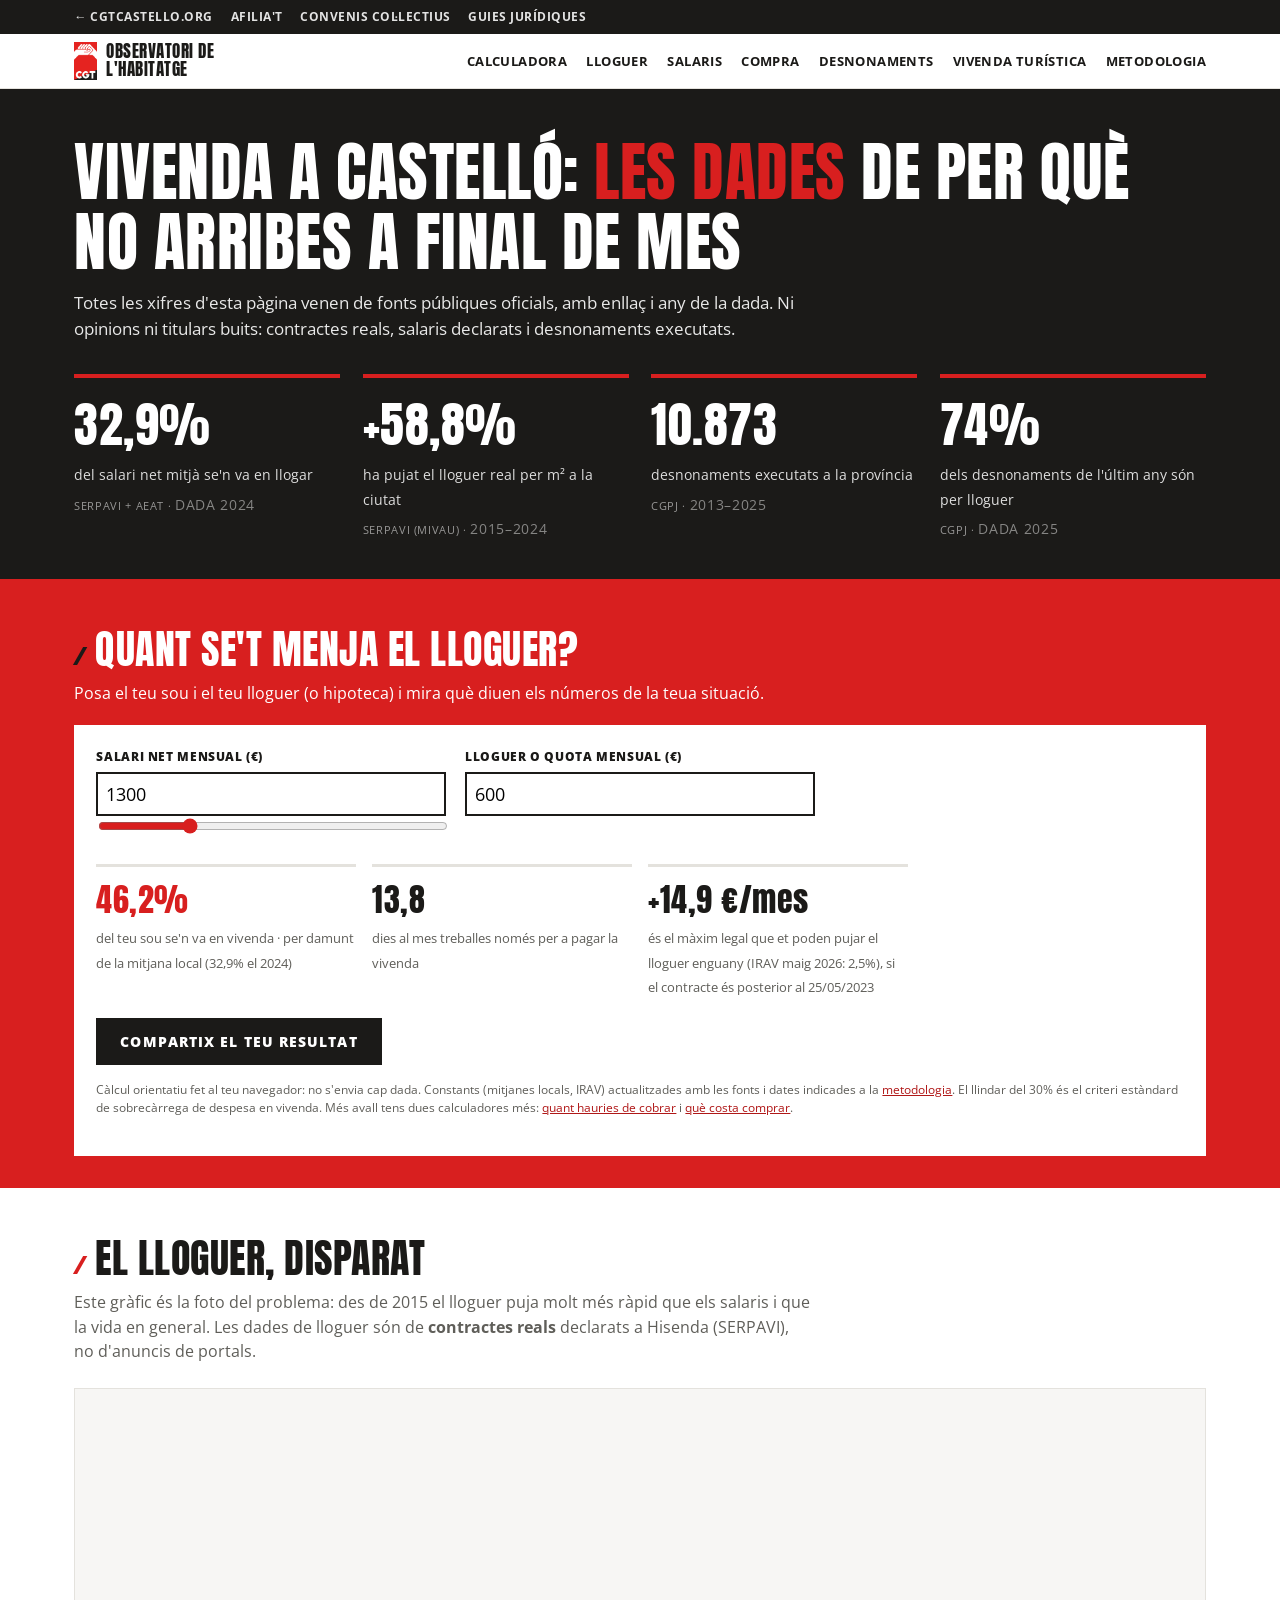
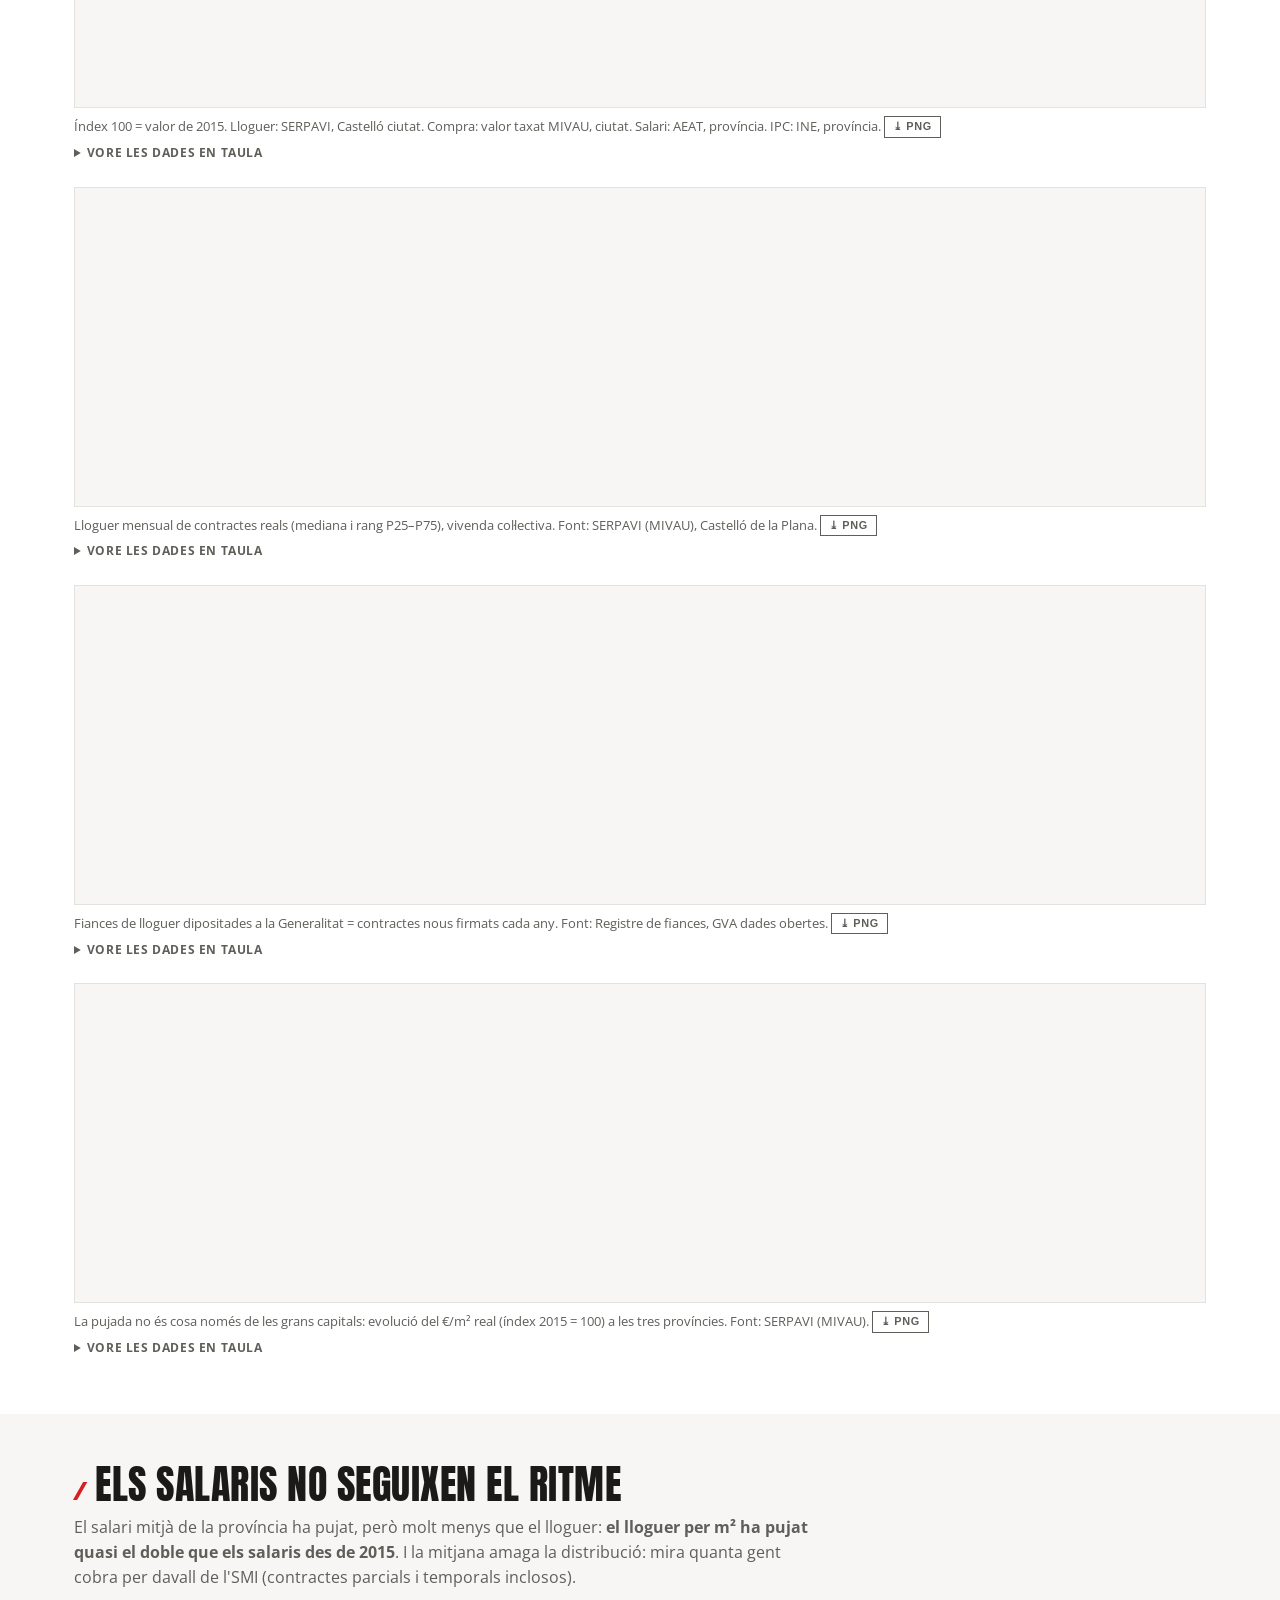
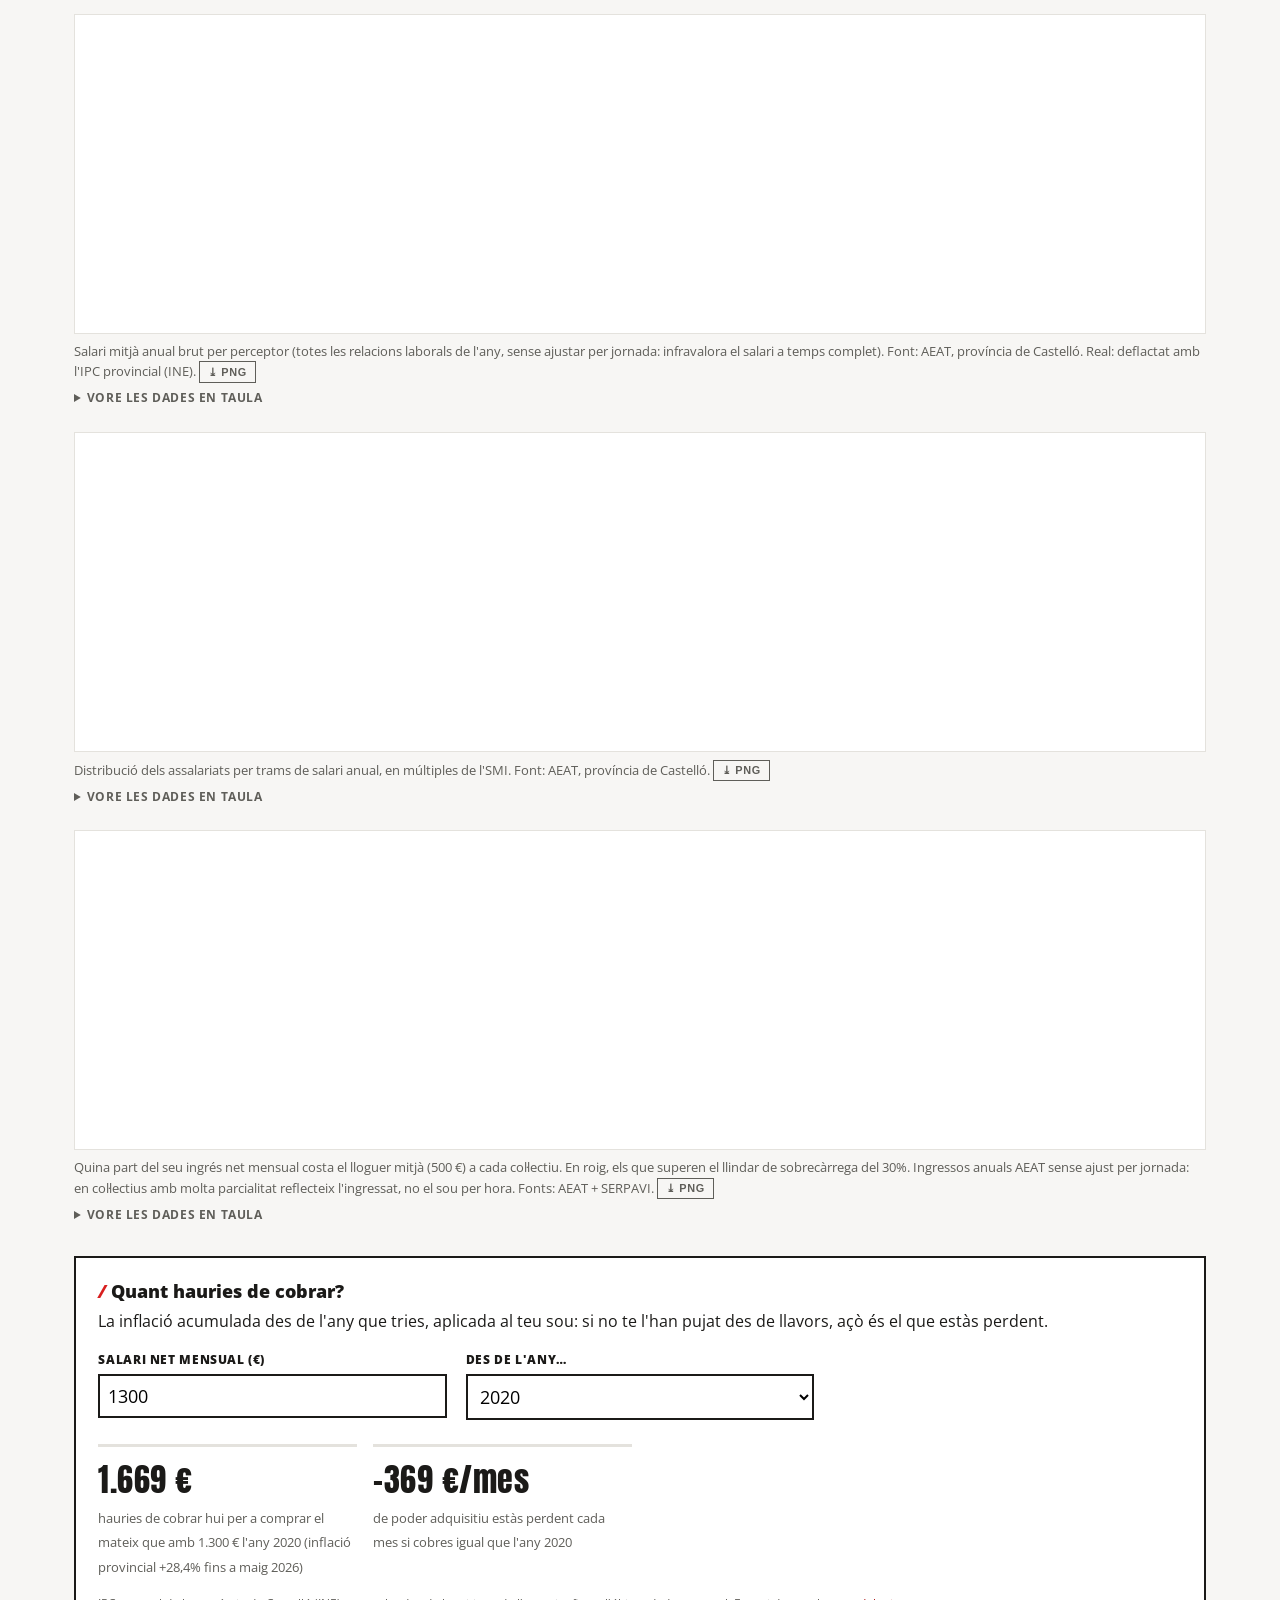
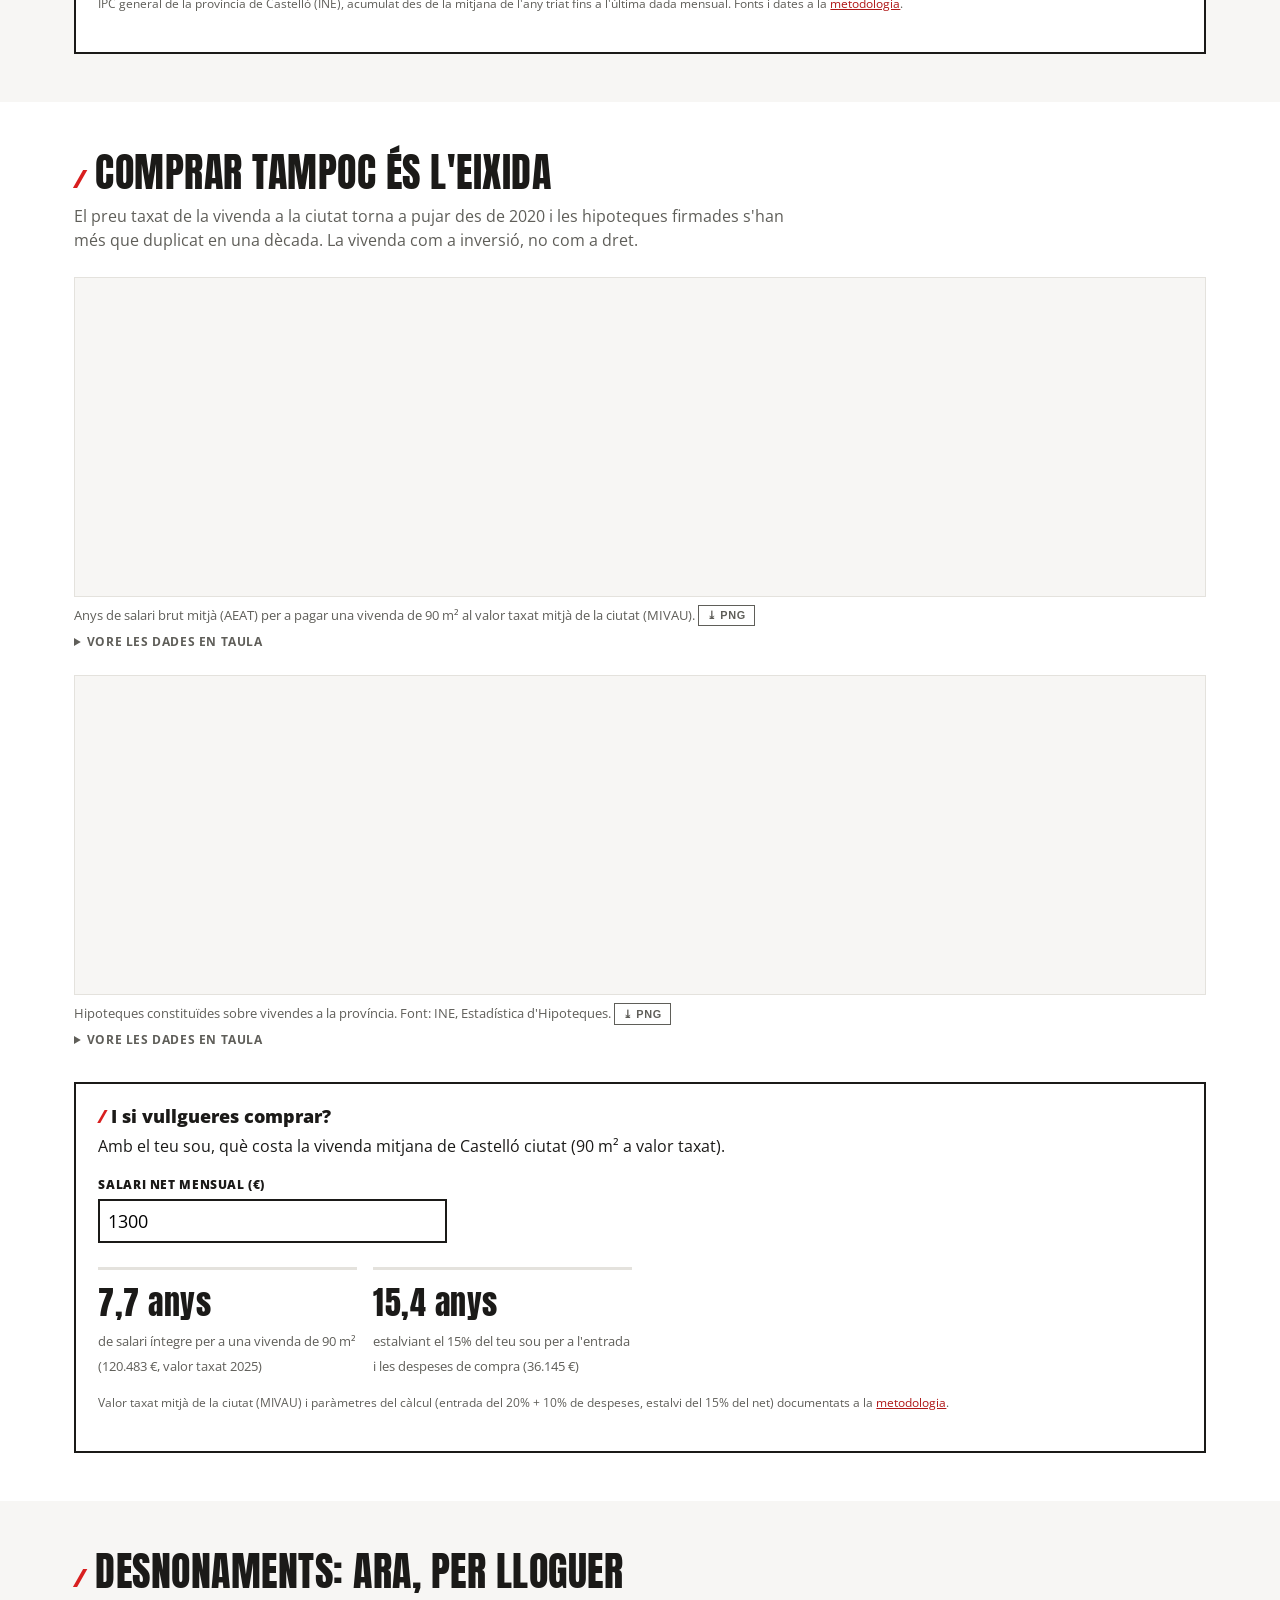
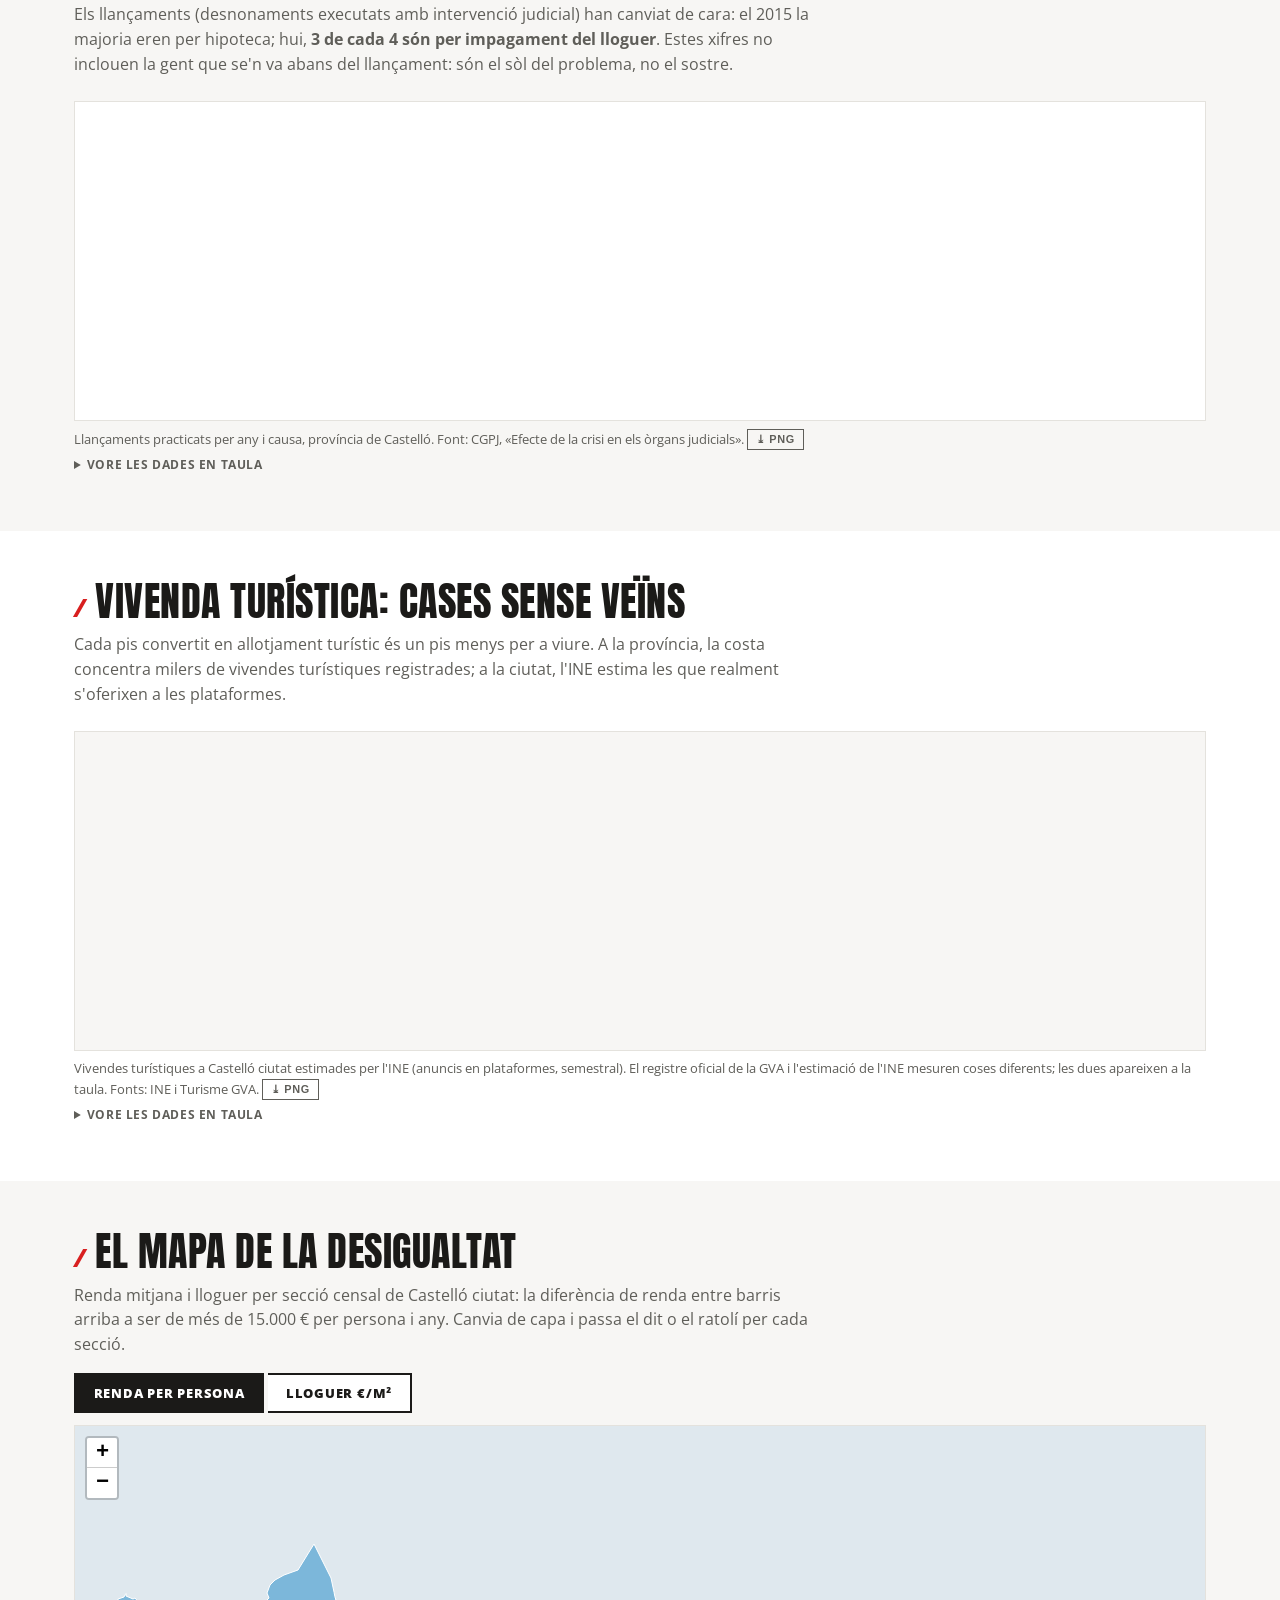
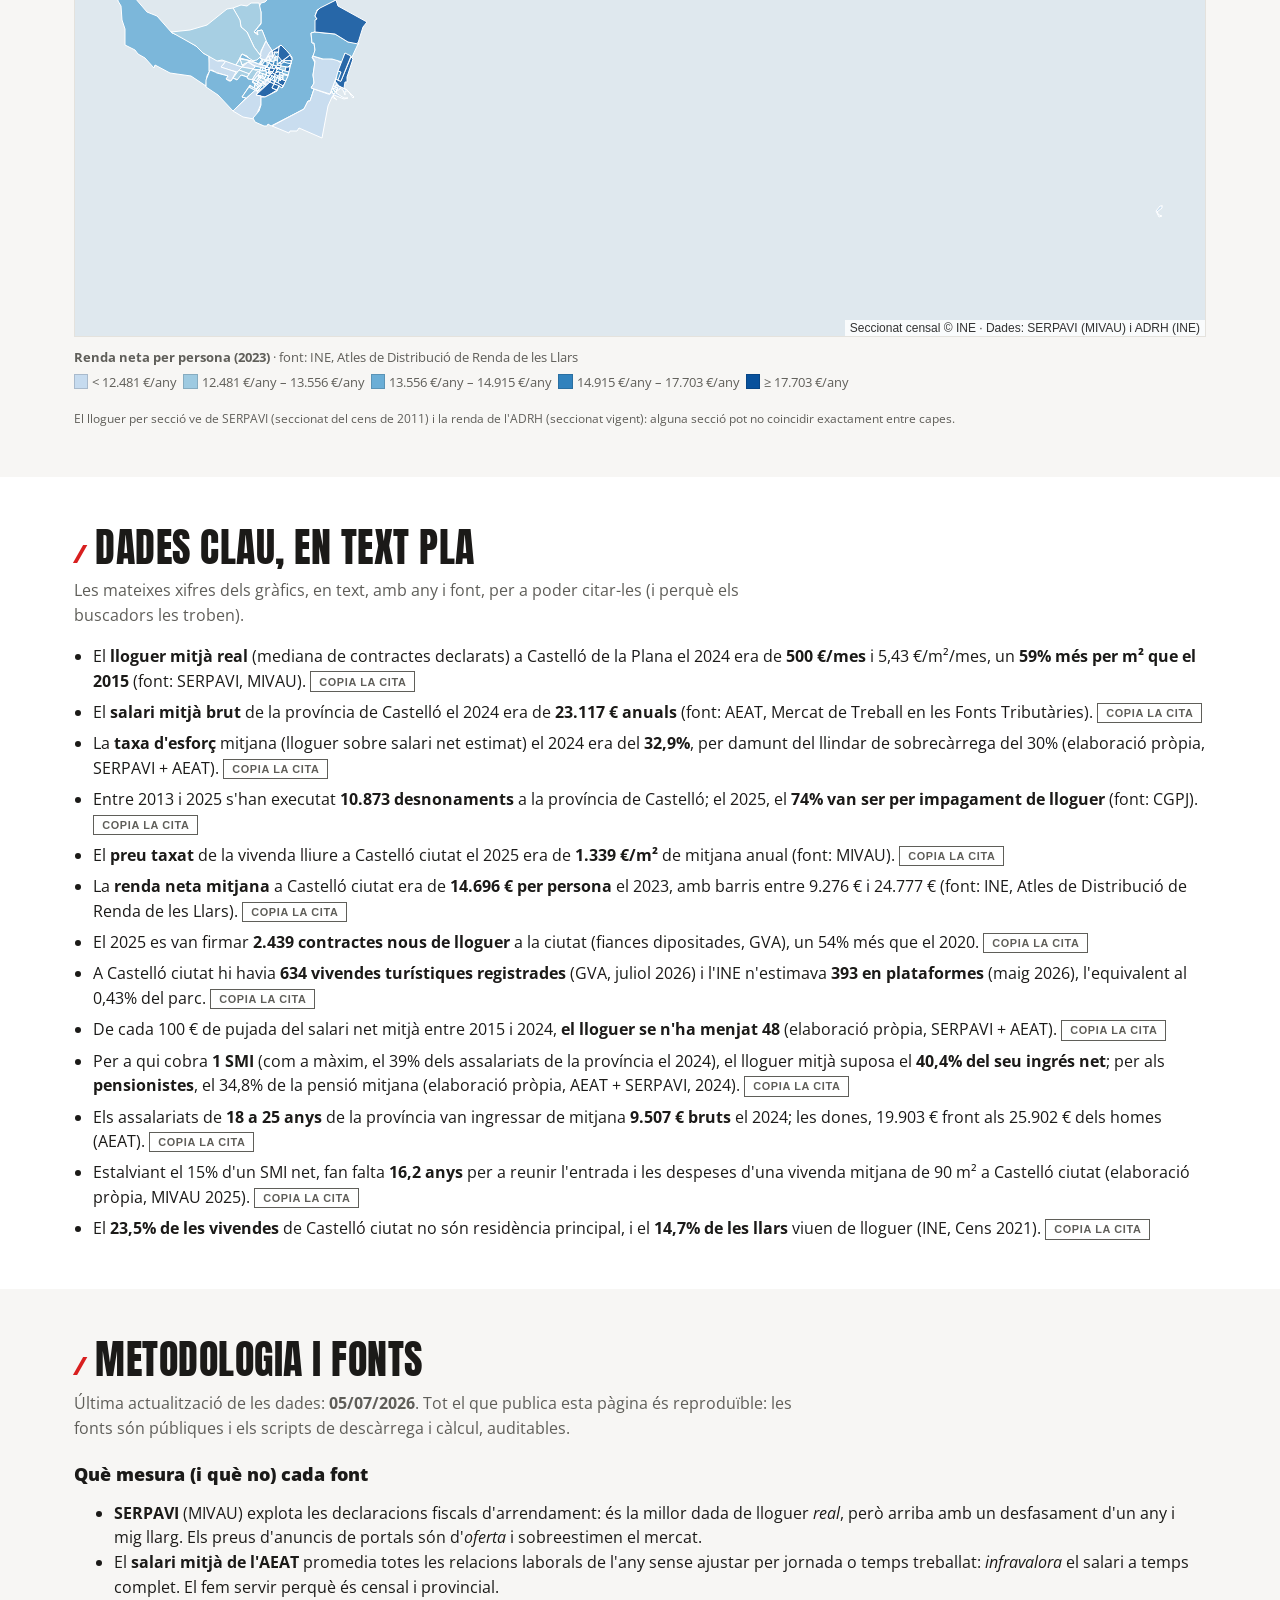
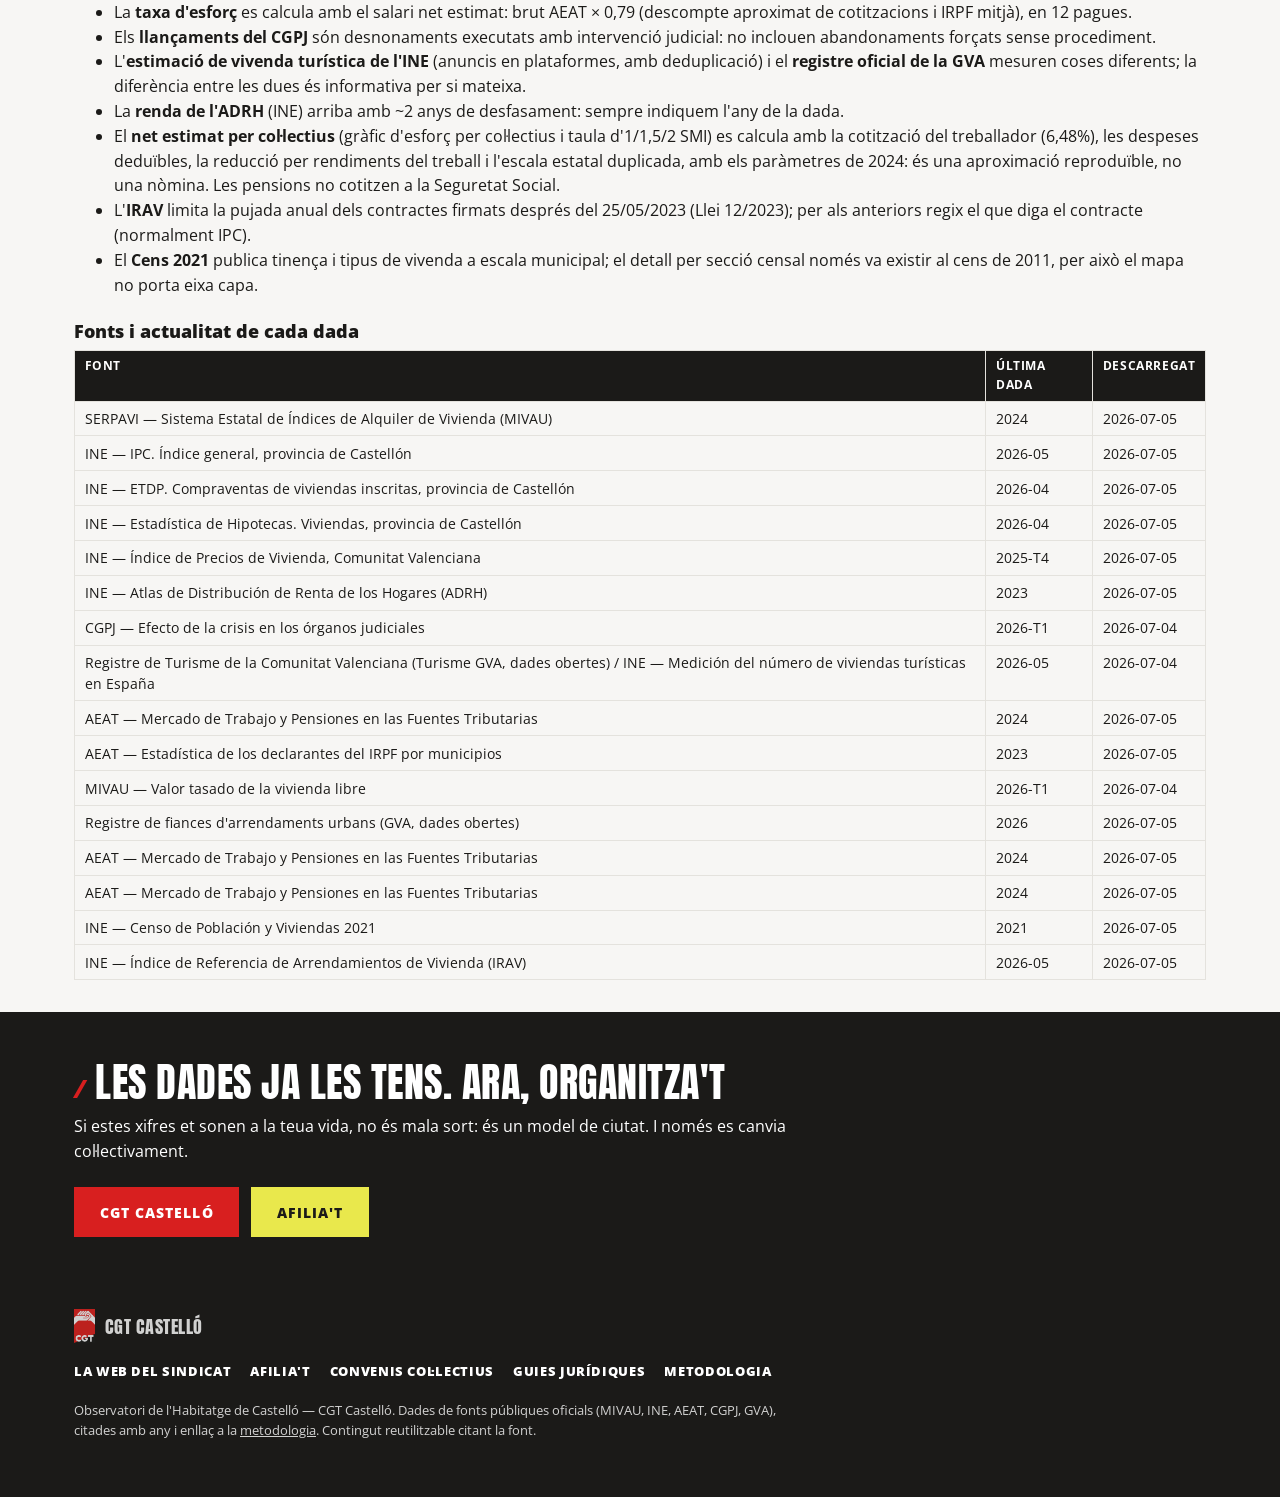
==== commit a3a60ffd: "Redisseny: alinear la identitat visual amb cgtcastello.org - Colors del sindicat (roig #d81f1f, negr" ====
--- a/web/index.html
+++ b/web/index.html
@@ -16,6 +16,9 @@
 <meta property="og:image:width" content="1200">
 <meta property="og:image:height" content="630">
 <meta name="twitter:card" content="summary_large_image">
+<link rel="preconnect" href="https://fonts.googleapis.com">
+<link rel="preconnect" href="https://fonts.gstatic.com" crossorigin>
+<link rel="stylesheet" href="https://fonts.googleapis.com/css2?family=Anton&family=Open+Sans:wght@400;600;700;800&display=swap">
 <link rel="stylesheet" href="css/estils.css">
 <link rel="stylesheet" href="vendor/leaflet.css">
 <script type="application/ld+json">
@@ -143,9 +146,21 @@
 </head>
 <body>
 
+<div class="barra-sindicat">
+  <div class="contenidor">
+    <a class="torna" href="https://cgtcastello.org" rel="noopener">cgtcastello.org</a>
+    <a href="https://cgtcastello.org/afiliat" rel="noopener">Afilia't</a>
+    <a href="https://cgtcastello.org/convenis" rel="noopener">Convenis col·lectius</a>
+    <a href="https://cgtcastello.org/guies" rel="noopener">Guies jurídiques</a>
+  </div>
+</div>
+
 <header class="principal">
   <div class="contenidor">
-    <a class="logo-cgt" href="#inici">CGT Castelló</a>
+    <a class="logo-cgt" href="#inici">
+      <img src="img/logo-cgt.png" alt="CGT Castelló" width="74" height="120">
+      <span>Observatori de l'Habitatge</span>
+    </a>
     <nav class="ancores" aria-label="Seccions">
       <a href="#calculadora">Calculadora</a>
       <a href="#lloguer">Lloguer</a>
@@ -577,7 +592,7 @@
       <p>Si estes xifres et sonen a la teua vida, no és mala sort: és un model
         de ciutat. I només es canvia col·lectivament.</p>
       <a class="boto" href="https://cgtcastello.org" rel="noopener">CGT Castelló</a>
-      <a class="boto" href="https://cgtcastello.org/afiliat" rel="noopener">Afilia't</a>
+      <a class="boto groc" href="https://cgtcastello.org/afiliat" rel="noopener">Afilia't</a>
     </div>
   </section>
 
@@ -585,6 +600,17 @@
 
 <footer class="peu">
   <div class="contenidor">
+    <p class="peu-marca">
+      <img src="img/logo-cgt.png" alt="" width="74" height="120">
+      CGT Castelló
+    </p>
+    <ul class="peu-enllacos">
+      <li><a href="https://cgtcastello.org" rel="noopener">La web del sindicat</a></li>
+      <li><a href="https://cgtcastello.org/afiliat" rel="noopener">Afilia't</a></li>
+      <li><a href="https://cgtcastello.org/convenis" rel="noopener">Convenis col·lectius</a></li>
+      <li><a href="https://cgtcastello.org/guies" rel="noopener">Guies jurídiques</a></li>
+      <li><a href="#metodologia">Metodologia</a></li>
+    </ul>
     <p>Observatori de l'Habitatge de Castelló — CGT Castelló. Dades de fonts
       públiques oficials (MIVAU, INE, AEAT, CGPJ, GVA), citades amb any i
       enllaç a la <a href="#metodologia">metodologia</a>. Contingut reutilitzable
--- a/web/css/estils.css
+++ b/web/css/estils.css
@@ -1,17 +1,23 @@
 /* Observatori de l'Habitatge de Castelló — CGT Castelló
-   Mobile-first, identitat rojinegra sobre fons clar, dades protagonistes. */
+   Mobile-first, dades protagonistes. Identitat visual alineada amb
+   cgtcastello.org: mateixos colors (--roig, --negre, --groc, --linia),
+   Anton per als titulars, Open Sans per al text, cantons rectes. */
 
 :root {
-  --roig: #e30613;
-  --roig-fosc: #b00510;
-  --negre: #1a1a1a;
-  --gris: #555;
-  --gris-clar: #e8e6e1;
-  --fons: #faf9f7;
+  --roig: #d81f1f;
+  --roig-fosc: #b01818;
+  --negre: #1b1a18;
+  --gris: #5f5e59;
+  --gris-clar: #e4e2dd;
+  --groc: #e9e84c;
+  --fons: #f7f6f4;
   --blanc: #fff;
   --verd: #1a7a3c;
   --taronja: #c96a00;
-  --max-ample: 60rem;
+  --titol: "Anton", "Arial Narrow", Impact, sans-serif;
+  --text: "Open Sans", -apple-system, BlinkMacSystemFont, "Segoe UI", Roboto,
+    "Helvetica Neue", Arial, sans-serif;
+  --max-ample: 1180px;
   font-size: 100%;
 }
 
@@ -19,91 +25,158 @@
 
 body {
   margin: 0;
-  font-family: -apple-system, BlinkMacSystemFont, "Segoe UI", Roboto,
-    "Helvetica Neue", Arial, sans-serif;
+  font-family: var(--text);
   background: var(--fons);
   color: var(--negre);
   line-height: 1.55;
 }
 
-h1, h2, h3 { line-height: 1.15; font-weight: 800; }
-h2 { font-size: 1.6rem; margin: 0 0 .5rem; }
-h2::before { content: "— "; color: var(--roig); }
-h3 { font-size: 1.1rem; margin: 1.5rem 0 .5rem; }
+h1, h2, h3 { line-height: 1.1; }
+h1, h2 {
+  font-family: var(--titol);
+  font-weight: 400;
+  text-transform: uppercase;
+  letter-spacing: .5px;
+}
+h2 { font-size: clamp(1.6rem, 4vw, 2.5rem); margin: 0 0 .6rem; }
+/* barra roja inclinada davant del títol, com a cgtcastello.org */
+h2::before {
+  content: "/";
+  font-family: var(--text);
+  font-style: italic;
+  font-weight: 900;
+  font-size: .62em;
+  color: var(--roig);
+  margin-right: .35em;
+  vertical-align: 1px;
+}
+h3 { font-size: 1.15rem; font-weight: 800; margin: 1.5rem 0 .5rem; }
 a { color: var(--roig-fosc); }
 p { margin: .5rem 0 1rem; }
 
-.contenidor { max-width: var(--max-ample); margin: 0 auto; padding: 0 1rem; }
+.contenidor { max-width: var(--max-ample); margin: 0 auto; padding: 0 1.5rem; }
+
+/* ---------- barra superior (tornada a la web del sindicat) ---------- */
+.barra-sindicat {
+  background: var(--negre);
+  color: var(--blanc);
+  font-size: .78rem;
+  font-weight: 700;
+  letter-spacing: .04em;
+  text-transform: uppercase;
+}
+.barra-sindicat .contenidor {
+  display: flex; flex-wrap: wrap; align-items: center; gap: 1.1rem;
+  padding-top: .45rem; padding-bottom: .45rem;
+}
+.barra-sindicat a { color: var(--blanc); text-decoration: none; opacity: .88; }
+.barra-sindicat a:hover, .barra-sindicat a:focus {
+  opacity: 1; color: var(--groc);
+}
+.barra-sindicat .torna::before { content: "← "; }
+@media (max-width: 600px) {
+  .barra-sindicat .contenidor {
+    flex-wrap: nowrap; overflow-x: auto; scrollbar-width: none;
+  }
+  .barra-sindicat .contenidor::-webkit-scrollbar { display: none; }
+  .barra-sindicat a { white-space: nowrap; }
+}
 
 /* ---------- capçalera / navegació ---------- */
 header.principal {
-  background: var(--negre);
-  color: var(--blanc);
-  padding: .6rem 0;
+  background: var(--blanc);
+  border-bottom: 1px solid var(--gris-clar);
+  padding: .5rem 0;
   position: sticky;
   top: 0;
   z-index: 50;
 }
 header.principal .contenidor {
-  display: flex; align-items: center; gap: .8rem;
+  display: flex; align-items: center; gap: 1rem;
 }
 .logo-cgt {
-  background: var(--roig); color: var(--blanc);
-  font-weight: 800; padding: .15rem .5rem; letter-spacing: .05em;
-  flex-shrink: 0; text-decoration: none;
+  display: flex; align-items: center; gap: .55rem;
+  flex-shrink: 0; text-decoration: none; color: var(--negre);
+}
+.logo-cgt img { display: block; height: 38px; width: auto; }
+.logo-cgt span {
+  font-family: var(--titol); font-weight: 400; text-transform: uppercase;
+  font-size: 1.05rem; letter-spacing: .5px; line-height: 1.05; max-width: 8.5em;
 }
 nav.ancores {
   overflow-x: auto; white-space: nowrap; scrollbar-width: none;
-  -webkit-overflow-scrolling: touch;
+  -webkit-overflow-scrolling: touch; margin-left: auto;
 }
 nav.ancores::-webkit-scrollbar { display: none; }
 nav.ancores a {
-  color: var(--blanc); text-decoration: none; font-size: .85rem;
-  margin-right: 1rem; opacity: .85;
-}
-nav.ancores a:hover, nav.ancores a:focus { opacity: 1; text-decoration: underline; }
+  color: var(--negre); text-decoration: none; font-size: .82rem;
+  font-weight: 700; letter-spacing: .03em; text-transform: uppercase;
+  margin-left: .95rem; padding-bottom: 2px; border-bottom: 2px solid transparent;
+}
+nav.ancores a:hover, nav.ancores a:focus {
+  color: var(--roig); border-bottom-color: var(--roig);
+}
+@media (max-width: 760px) {
+  .logo-cgt span { display: none; }
+  nav.ancores a { margin-left: 0; margin-right: 1rem; }
+}
 
 /* ---------- hero ---------- */
-.hero { background: var(--negre); color: var(--blanc); padding: 2.5rem 0 2rem; }
-.hero h1 { font-size: clamp(1.7rem, 5vw, 2.8rem); margin: 0 0 .5rem; }
+.hero { background: var(--negre); color: var(--blanc); padding: 3rem 0 2.5rem; }
+.hero h1 { font-size: clamp(2rem, 6vw, 4rem); margin: 0 0 .8rem; }
 .hero h1 em { color: var(--roig); font-style: normal; }
-.hero .subtitol { font-size: 1.05rem; opacity: .9; max-width: 44rem; }
+.hero .subtitol {
+  font-size: 1.05rem; opacity: .9; max-width: 46rem;
+}
 .cifres {
   display: grid; grid-template-columns: repeat(2, 1fr);
-  gap: 1rem; margin-top: 1.8rem;
+  gap: 1.4rem; margin-top: 2rem;
 }
 @media (min-width: 700px) { .cifres { grid-template-columns: repeat(4, 1fr); } }
-.cifra { border-top: 3px solid var(--roig); padding-top: .5rem; }
+.cifra { border-top: 4px solid var(--roig); padding-top: .6rem; }
 .cifra strong {
-  display: block; font-size: clamp(1.6rem, 4.5vw, 2.4rem);
-  font-weight: 800; color: var(--blanc);
+  display: block; font-family: var(--titol); font-weight: 400;
+  font-size: clamp(2rem, 5vw, 3rem); letter-spacing: .5px; color: var(--blanc);
 }
 .cifra span { font-size: .85rem; opacity: .85; }
-.cifra .font { display: block; font-size: .7rem; opacity: .55; margin-top: .3rem; }
+.cifra .font {
+  display: block; font-size: .68rem; text-transform: uppercase;
+  letter-spacing: .06em; opacity: .55; margin-top: .4rem;
+}
 
 /* ---------- seccions ---------- */
-section { padding: 2.5rem 0 1.5rem; scroll-margin-top: 4rem; }
+section { padding: 3rem 0 2rem; scroll-margin-top: 4.5rem; }
 section:nth-of-type(even) { background: var(--blanc); }
-.entradeta { max-width: 44rem; color: var(--gris); }
+.entradeta { max-width: 46rem; color: var(--gris); }
 
 figure.grafic { margin: 1.5rem 0; }
 figure.grafic .marc {
   position: relative; height: 20rem; background: var(--blanc);
-  border: 1px solid var(--gris-clar); border-radius: 4px; padding: .8rem;
+  border: 1px solid var(--gris-clar); padding: .8rem;
+  transition: transform .18s ease, box-shadow .18s ease;
+}
+figure.grafic .marc:hover {
+  transform: translateY(-4px); box-shadow: 7px 7px 0 var(--negre);
 }
 section:nth-of-type(even) figure.grafic .marc { background: var(--fons); }
 figure.grafic figcaption {
-  font-size: .8rem; color: var(--gris); margin-top: .4rem;
+  font-size: .8rem; color: var(--gris); margin-top: .5rem;
 }
 button.descarrega {
-  font-size: .72rem; padding: .1rem .5rem; cursor: pointer;
+  font-size: .68rem; font-weight: 800; letter-spacing: .06em;
+  text-transform: uppercase; padding: .2rem .5rem; cursor: pointer;
   border: 1px solid var(--gris); background: transparent; color: var(--gris);
-  border-radius: 3px; vertical-align: 1px;
-}
-button.descarrega:hover { border-color: var(--roig); color: var(--roig-fosc); }
+  vertical-align: 1px;
+}
+button.descarrega:hover {
+  border-color: var(--roig); background: var(--roig); color: var(--blanc);
+}
 
 details.taula { margin-top: .4rem; font-size: .85rem; }
-details.taula summary { cursor: pointer; color: var(--gris); }
+details.taula summary {
+  cursor: pointer; color: var(--gris); font-weight: 700;
+  text-transform: uppercase; font-size: .75rem; letter-spacing: .05em;
+}
 details.taula table { border-collapse: collapse; margin-top: .5rem; width: 100%; }
 details.taula th, details.taula td {
   border: 1px solid var(--gris-clar); padding: .25rem .5rem; text-align: right;
@@ -111,30 +184,40 @@
 details.taula th:first-child, details.taula td:first-child { text-align: left; }
 
 .destacat {
-  border-left: 4px solid var(--roig); background: var(--blanc);
-  padding: .8rem 1rem; margin: 1rem 0; max-width: 44rem;
+  border-left: 5px solid var(--roig); background: var(--blanc);
+  padding: 1rem 1.2rem; margin: 1.2rem 0; max-width: 46rem;
 }
 section:nth-of-type(even) .destacat { background: var(--fons); }
-.destacat strong { color: var(--roig-fosc); }
+/* subratllat groc del sindicat per a la xifra que importa */
+.destacat strong {
+  color: var(--negre);
+  background: linear-gradient(transparent 58%, var(--groc) 58%);
+}
 
 /* ---------- calculadora ---------- */
 #calculadora { background: var(--roig); color: var(--blanc); }
 #calculadora h2 { color: var(--blanc); }
-#calculadora h2::before { content: "— "; color: var(--negre); }
+#calculadora h2::before { color: var(--negre); }
+#calculadora > .contenidor > p a { color: var(--blanc); }
+.calc-caixa a { color: var(--roig-fosc); }
 .calc-caixa {
-  background: var(--blanc); color: var(--negre); border-radius: 6px;
-  padding: 1.2rem; margin-top: 1rem;
+  background: var(--blanc); color: var(--negre);
+  padding: 1.4rem; margin-top: 1.2rem;
 }
 /* variant per a les calculadores dins de seccions clares */
 .calc-caixa.suau { border: 2px solid var(--negre); margin: 2rem 0 1rem; }
 .calc-caixa.suau h3 { margin-top: 0; }
-.calc-caixa.suau h3::before { content: "▸ "; color: var(--roig); }
+.calc-caixa.suau h3::before { content: "/ "; color: var(--roig); font-style: italic; }
 .calc-camps { display: grid; gap: 1.2rem; }
 @media (min-width: 700px) { .calc-camps { grid-template-columns: 1fr 1fr 1fr; } }
-.calc-camps label { font-weight: 700; font-size: .9rem; display: block; }
+.calc-camps label {
+  font-weight: 800; font-size: .78rem; display: block;
+  text-transform: uppercase; letter-spacing: .05em;
+}
 .calc-camps input[type="number"], .calc-camps select {
   width: 100%; padding: .5rem; font-size: 1.1rem; margin-top: .3rem;
-  border: 2px solid var(--negre); border-radius: 4px; background: var(--blanc);
+  font-family: var(--text);
+  border: 2px solid var(--negre); background: var(--blanc);
 }
 .calc-camps input[type="range"] { width: 100%; accent-color: var(--roig); }
 .calc-resultats {
@@ -142,33 +225,39 @@
   grid-template-columns: repeat(2, 1fr);
 }
 @media (min-width: 700px) { .calc-resultats { grid-template-columns: repeat(4, 1fr); } }
-.resultat { border-top: 3px solid var(--gris-clar); padding-top: .4rem; }
-.resultat strong { display: block; font-size: 1.7rem; font-weight: 800; }
+.resultat { border-top: 3px solid var(--gris-clar); padding-top: .5rem; }
+.resultat strong {
+  display: block; font-family: var(--titol); font-weight: 400;
+  font-size: 2rem; letter-spacing: .5px;
+}
+@media (max-width: 600px) { .resultat strong { font-size: 1.6rem; } }
 .resultat span { font-size: .8rem; color: var(--gris); }
 .resultat.ok strong { color: var(--verd); }
 .resultat.alerta strong { color: var(--taronja); }
 .resultat.perill strong { color: var(--roig); }
 .calc-nota { font-size: .75rem; color: var(--gris); margin-top: 1rem; }
 button.compartir {
-  margin-top: 1rem; background: var(--negre); color: var(--blanc);
-  font-size: 1rem; font-weight: 700; border: 0; padding: .7rem 1.2rem;
-  border-radius: 4px; cursor: pointer;
-}
-button.compartir:hover { background: var(--roig-fosc); }
+  margin-top: 1.2rem; background: var(--negre); color: var(--blanc);
+  font-family: var(--text); font-size: .85rem; font-weight: 800;
+  letter-spacing: .08em; text-transform: uppercase;
+  border: 0; padding: .85rem 1.5rem; cursor: pointer;
+}
+button.compartir:hover { background: var(--roig); }
 
 /* ---------- mapa ---------- */
 #elMapa {
-  height: 26rem; border: 1px solid var(--gris-clar); border-radius: 4px;
+  height: 26rem; border: 1px solid var(--gris-clar);
   background: #dfe8ee; z-index: 1;
 }
 @media (min-width: 700px) { #elMapa { height: 32rem; } }
 .commutador { margin: 1rem 0 .8rem; }
 .commutador button {
-  font-size: .95rem; font-weight: 700; padding: .5rem 1rem; cursor: pointer;
+  font-family: var(--text); font-size: .8rem; font-weight: 800;
+  letter-spacing: .06em; text-transform: uppercase;
+  padding: .55rem 1.1rem; cursor: pointer;
   border: 2px solid var(--negre); background: var(--blanc); color: var(--negre);
-  border-radius: 4px 0 0 4px;
-}
-.commutador button + button { border-left: 0; border-radius: 0 4px 4px 0; }
+}
+.commutador button + button { border-left: 0; }
 .commutador button.actiu { background: var(--negre); color: var(--blanc); }
 .llegenda { font-size: .8rem; color: var(--gris); line-height: 1.9; }
 .llegenda .clau {
@@ -186,23 +275,45 @@
   border: 1px solid var(--gris-clar); padding: .4rem .6rem; text-align: left;
   vertical-align: top;
 }
-#metodologia th { background: var(--gris-clar); }
+#metodologia th {
+  background: var(--negre); color: var(--blanc);
+  text-transform: uppercase; font-size: .75rem; letter-spacing: .05em;
+}
 
 /* ---------- CTA ---------- */
-#cta { background: var(--negre); color: var(--blanc); text-align: center; }
+#cta { background: var(--negre); color: var(--blanc); }
 #cta h2 { color: var(--blanc); }
+#cta p { max-width: 46rem; }
 #cta a.boto {
   display: inline-block; background: var(--roig); color: var(--blanc);
-  font-weight: 800; text-decoration: none; padding: .8rem 1.6rem;
-  border-radius: 4px; margin: .5rem;
-}
-#cta a.boto:hover { background: var(--roig-fosc); }
-
+  font-weight: 800; font-size: .85rem; letter-spacing: .08em;
+  text-transform: uppercase; text-decoration: none;
+  padding: .9rem 1.6rem; margin: .5rem .5rem .5rem 0;
+}
+#cta a.boto:hover { background: var(--blanc); color: var(--negre); }
+#cta a.boto.groc { background: var(--groc); color: var(--negre); }
+#cta a.boto.groc:hover { background: var(--blanc); }
+
+/* ---------- peu ---------- */
 footer.peu {
   background: var(--negre); color: var(--blanc); font-size: .8rem;
-  padding: 1rem 0 2rem; opacity: .85;
+  padding: 2rem 0 2.5rem;
 }
 footer.peu a { color: var(--blanc); }
+footer.peu a:hover { color: var(--groc); }
+footer.peu p { opacity: .8; max-width: 46rem; }
+.peu-enllacos {
+  display: flex; flex-wrap: wrap; gap: 1.2rem;
+  margin: 0 0 1.2rem; padding: 0; list-style: none;
+  font-weight: 800; letter-spacing: .05em; text-transform: uppercase;
+}
+.peu-enllacos a { text-decoration: none; }
+.peu-marca {
+  display: flex; align-items: center; gap: .6rem;
+  margin: 0 0 1.2rem; font-family: var(--titol); font-weight: 400;
+  text-transform: uppercase; letter-spacing: .5px; font-size: 1.1rem;
+}
+.peu-marca img { height: 34px; width: auto; display: block; }
 
 /* accessibilitat */
 .visualment-ocult {
@@ -212,4 +323,5 @@
 :focus-visible { outline: 3px solid var(--roig); outline-offset: 2px; }
 @media (prefers-reduced-motion: reduce) {
   * { animation: none !important; transition: none !important; }
-}
+  figure.grafic .marc:hover { transform: none; }
+}
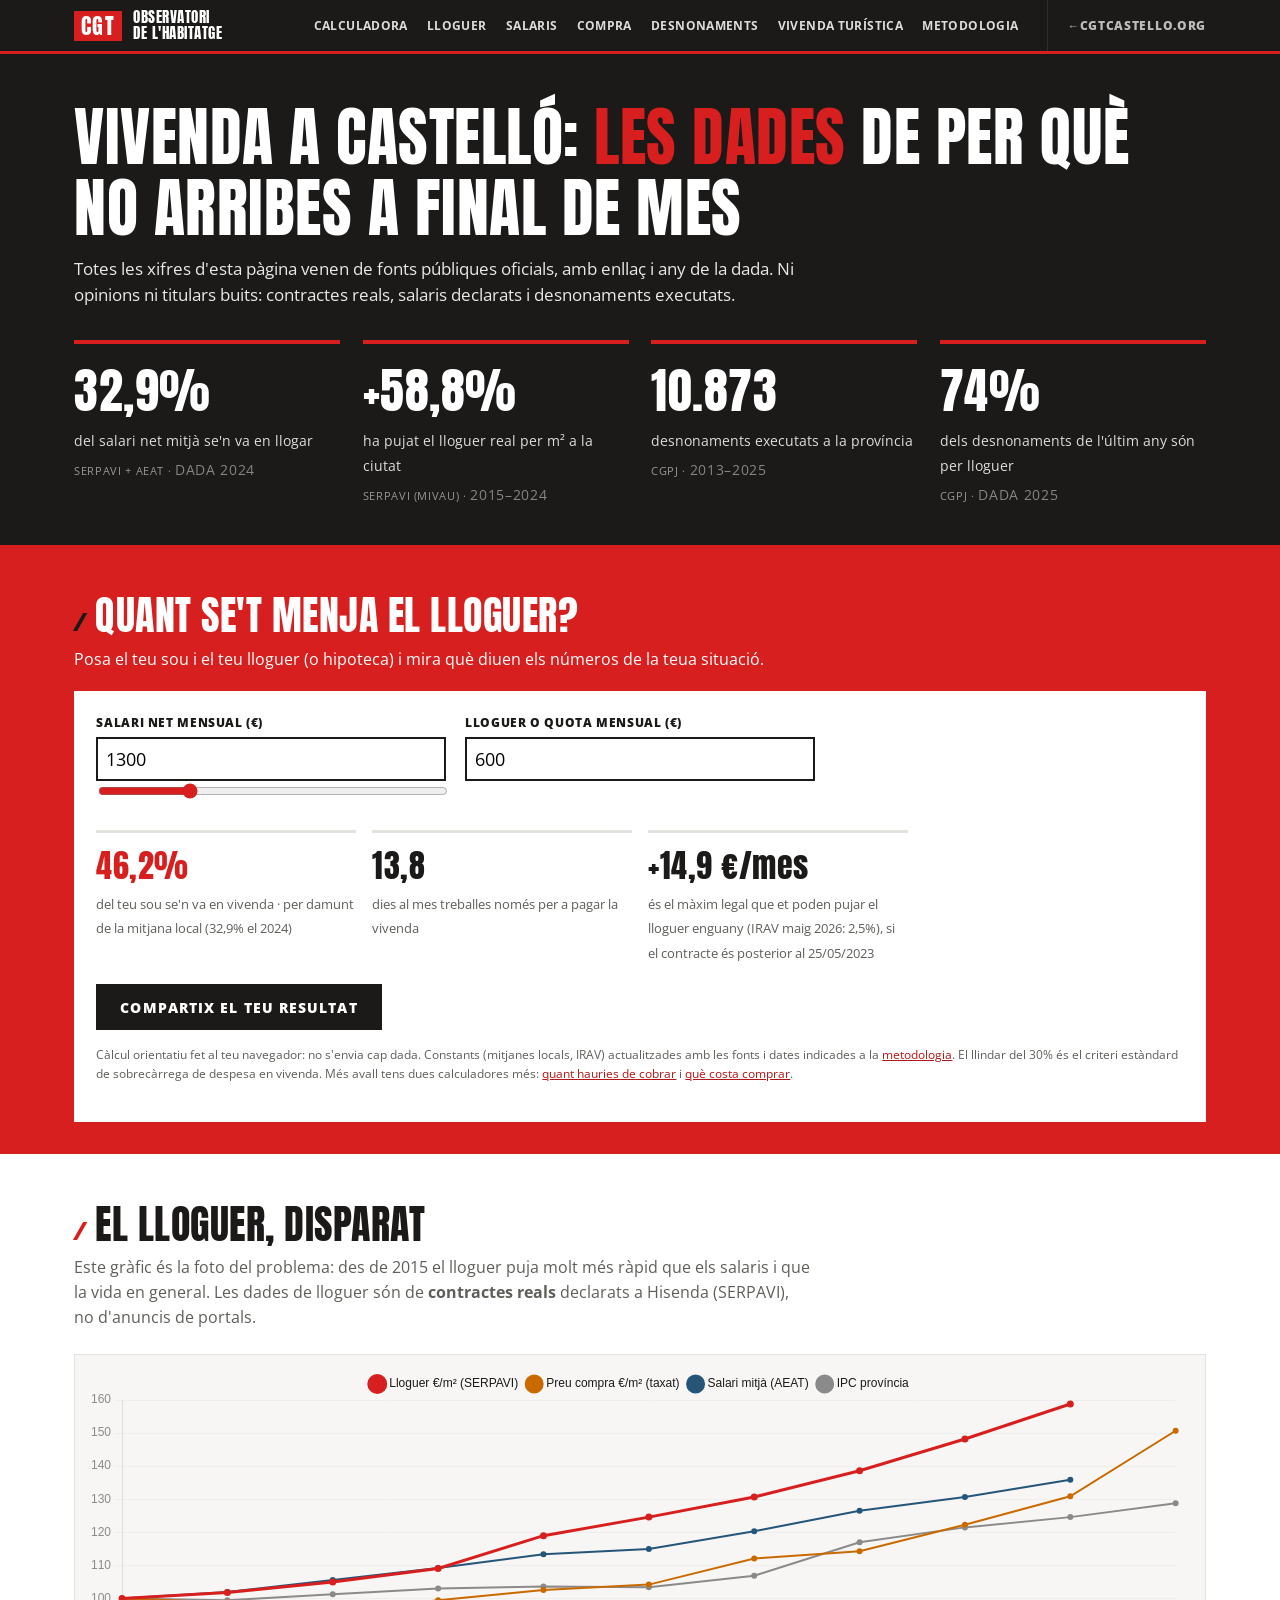
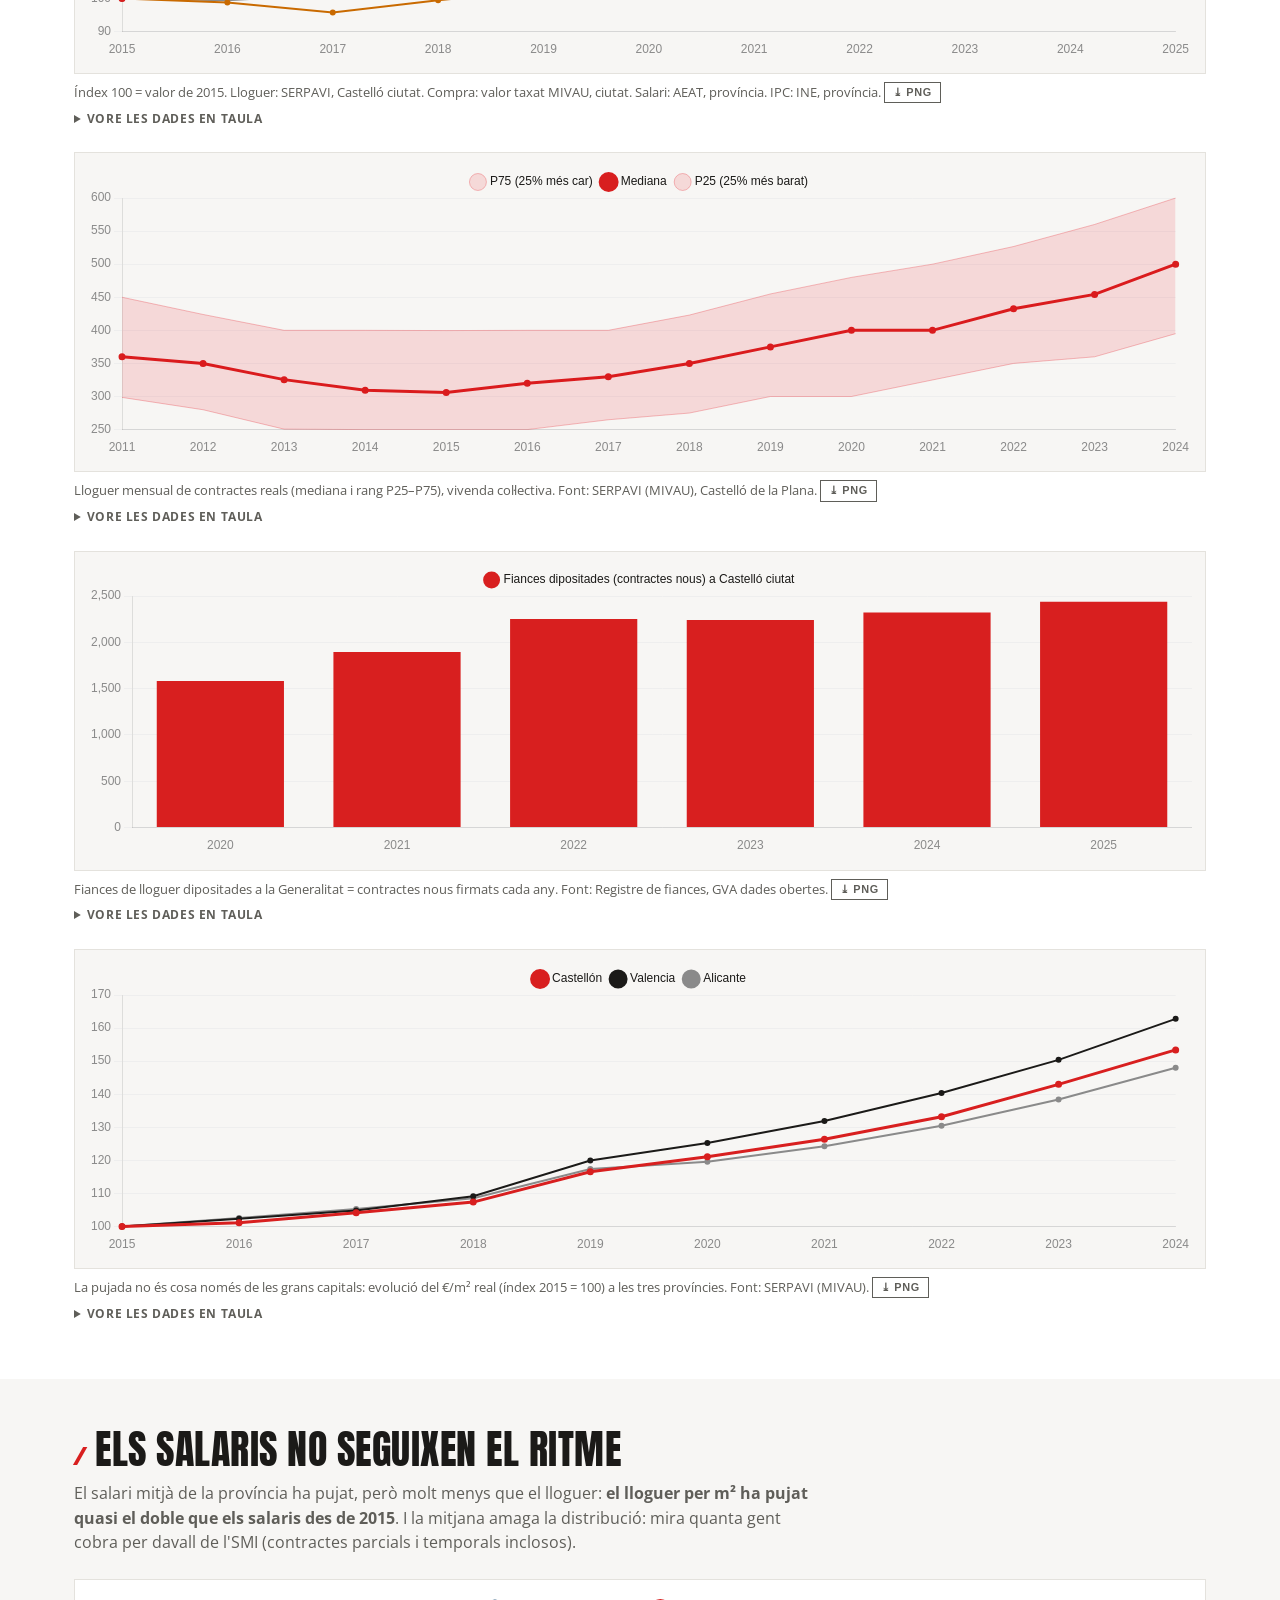
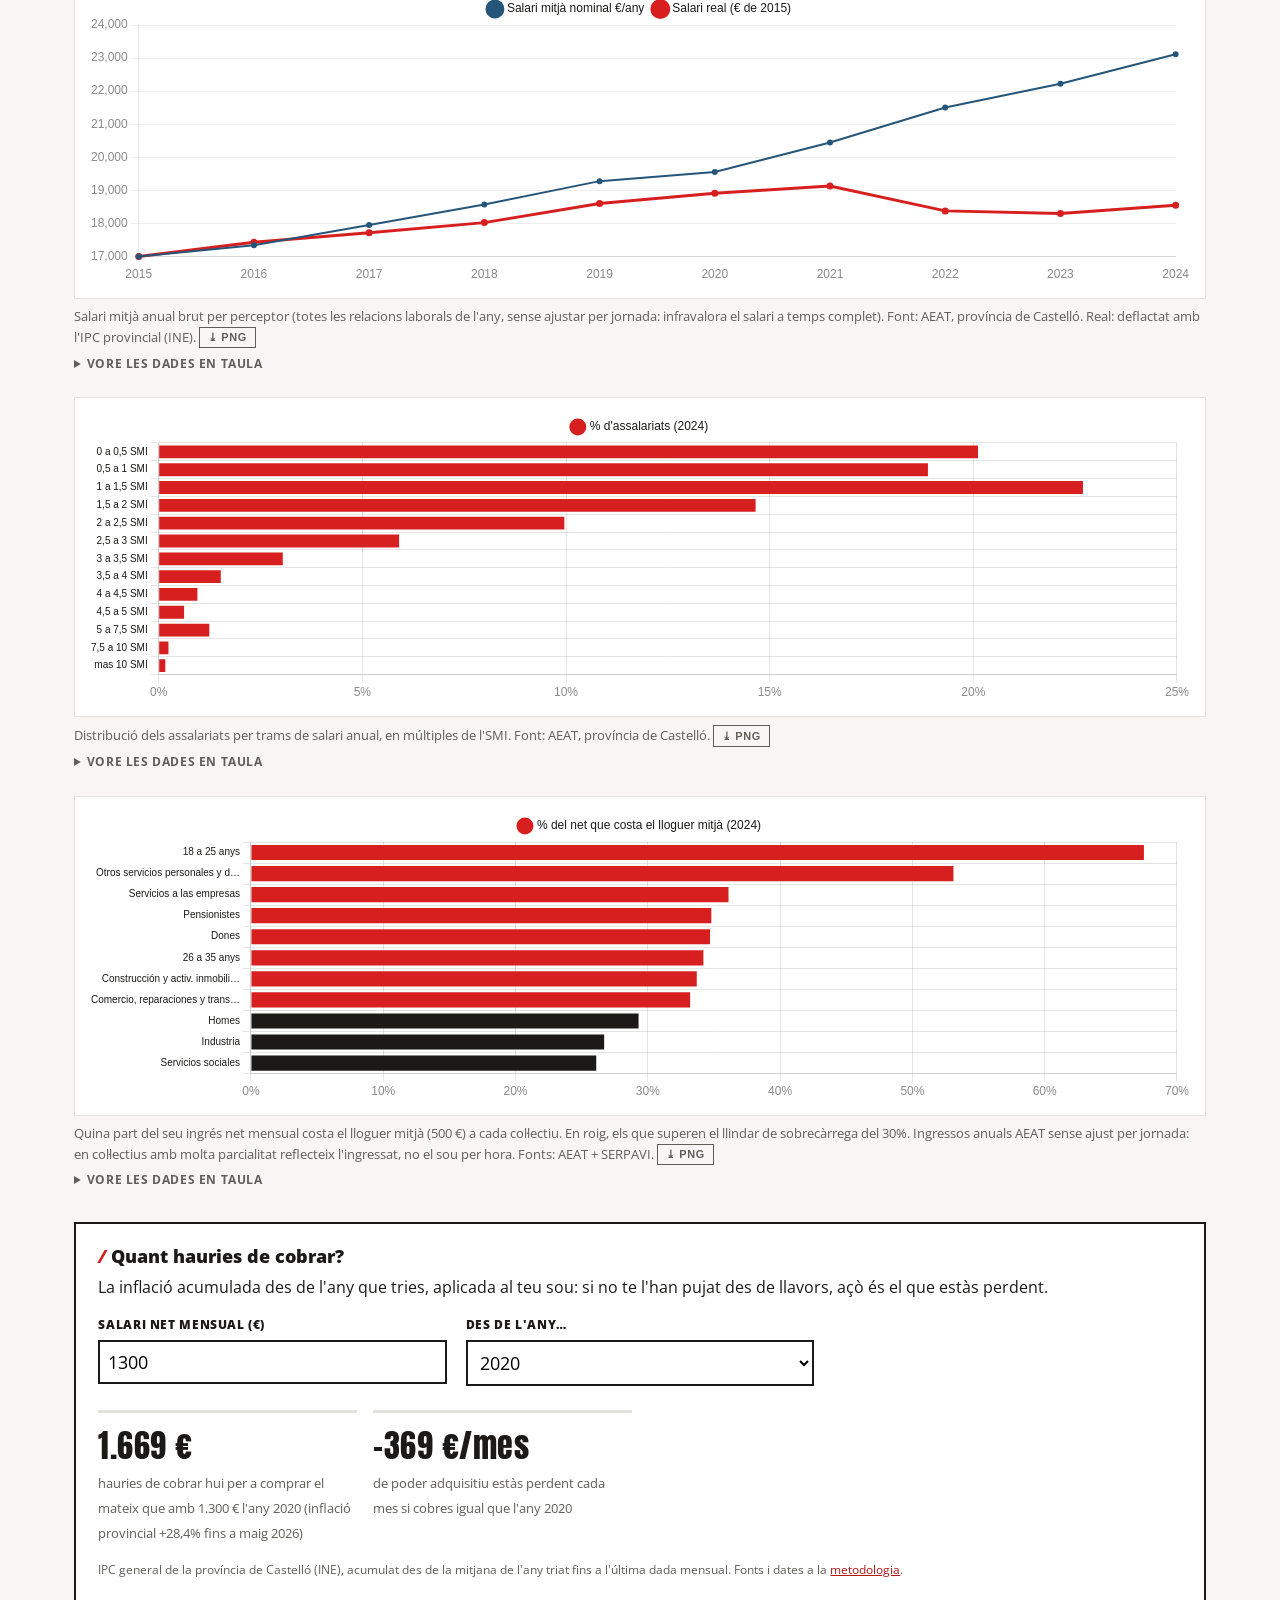
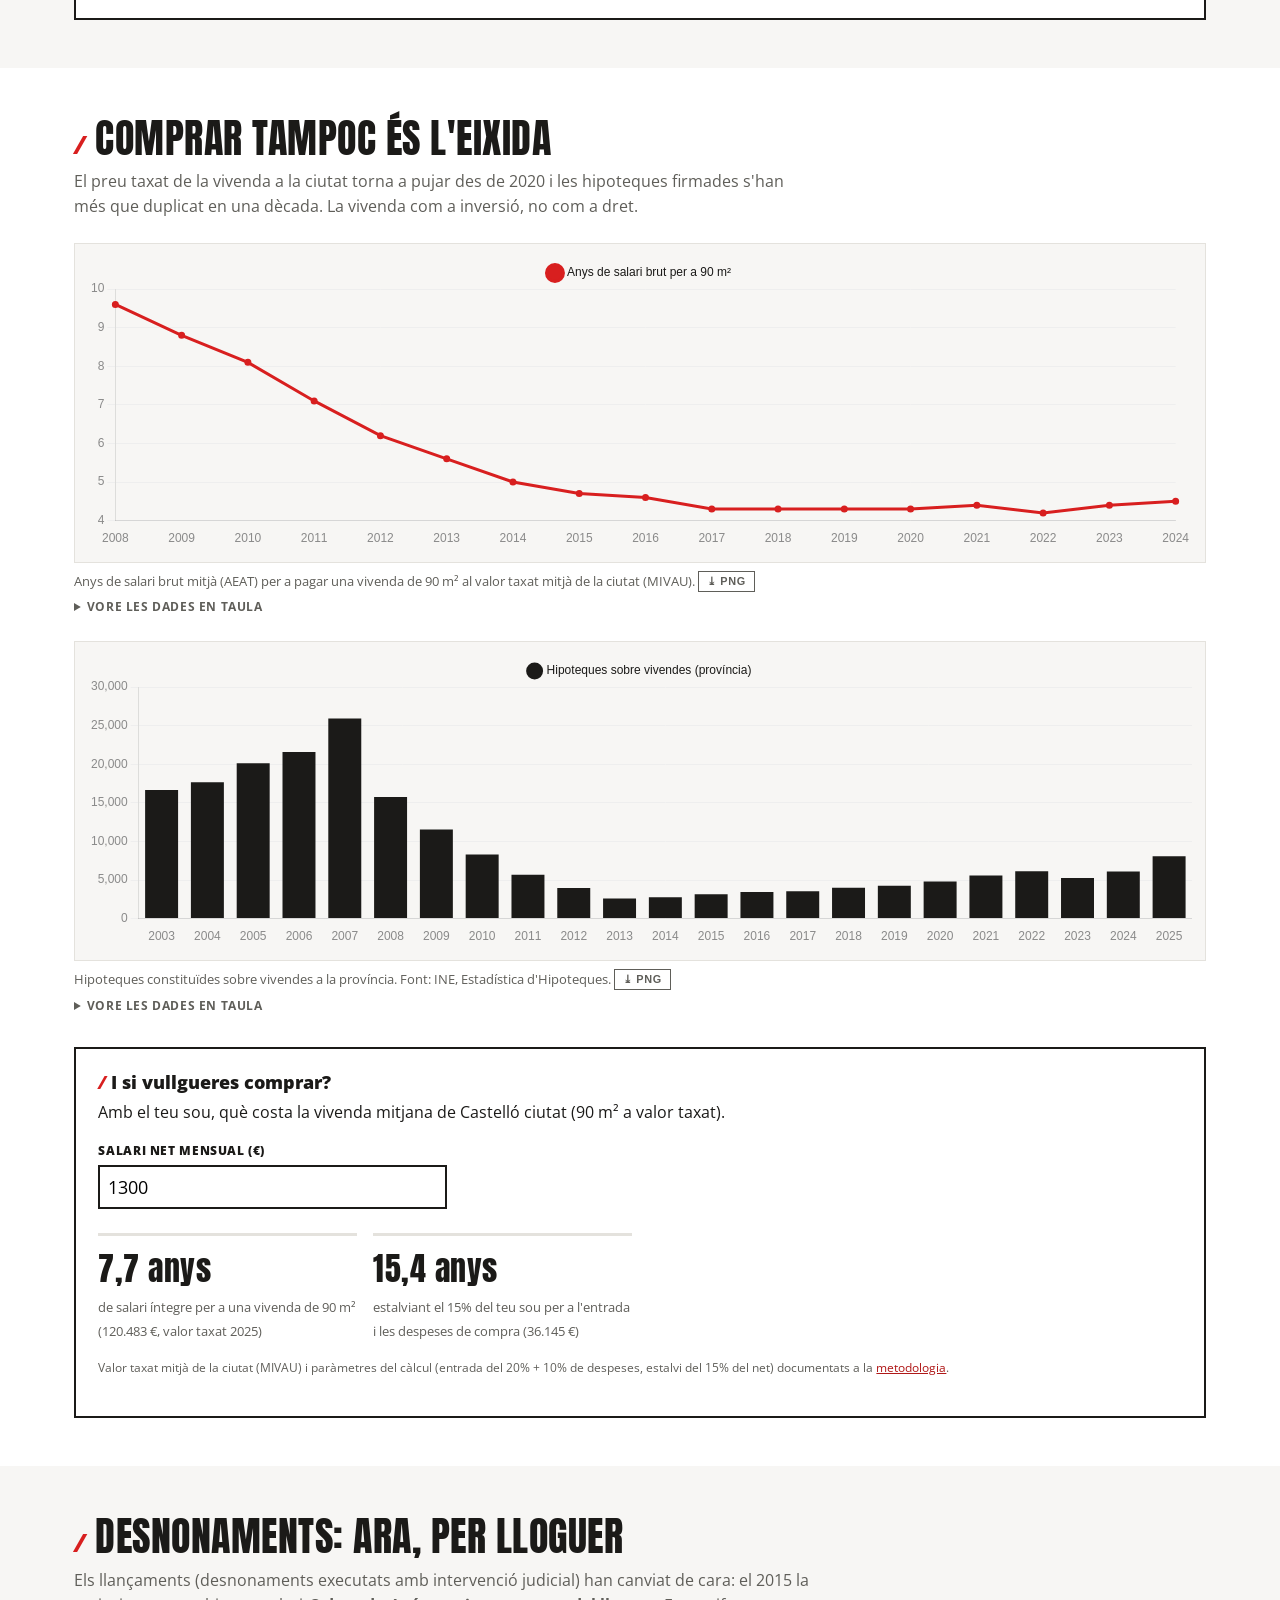
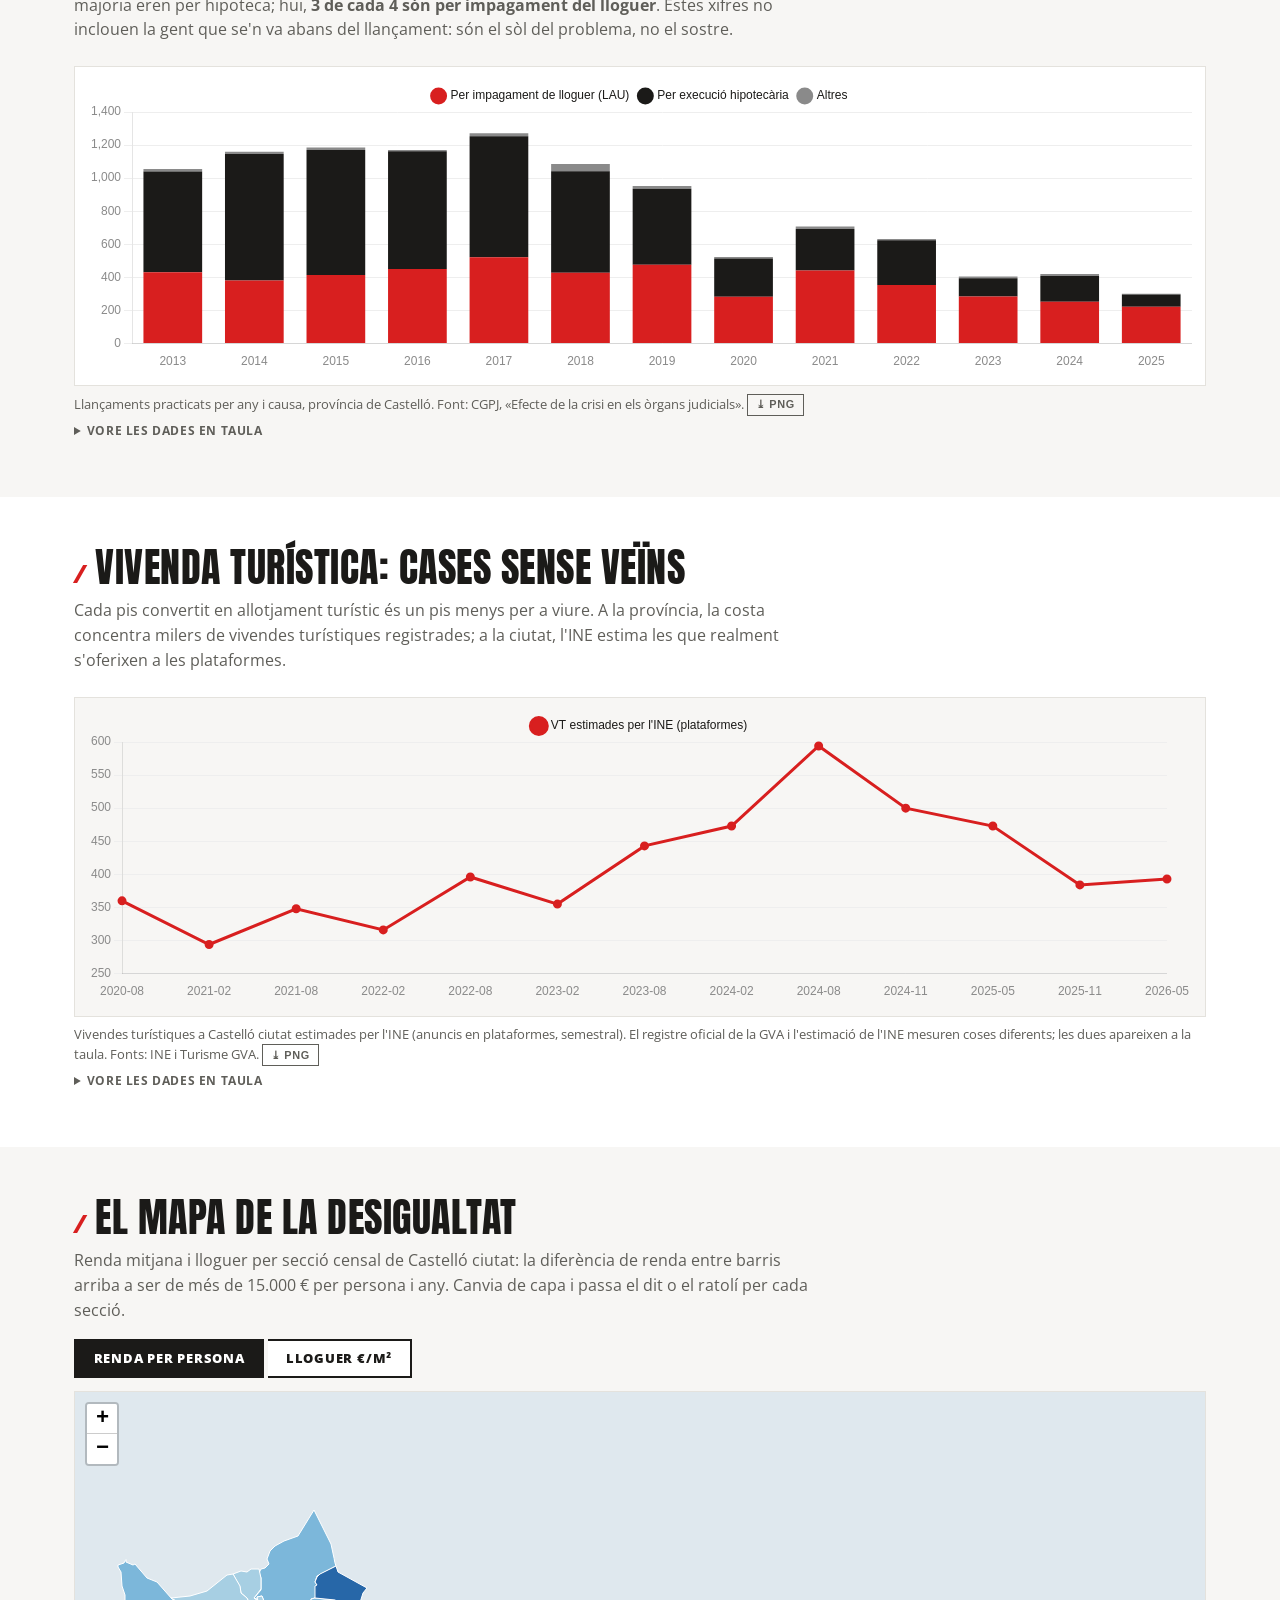
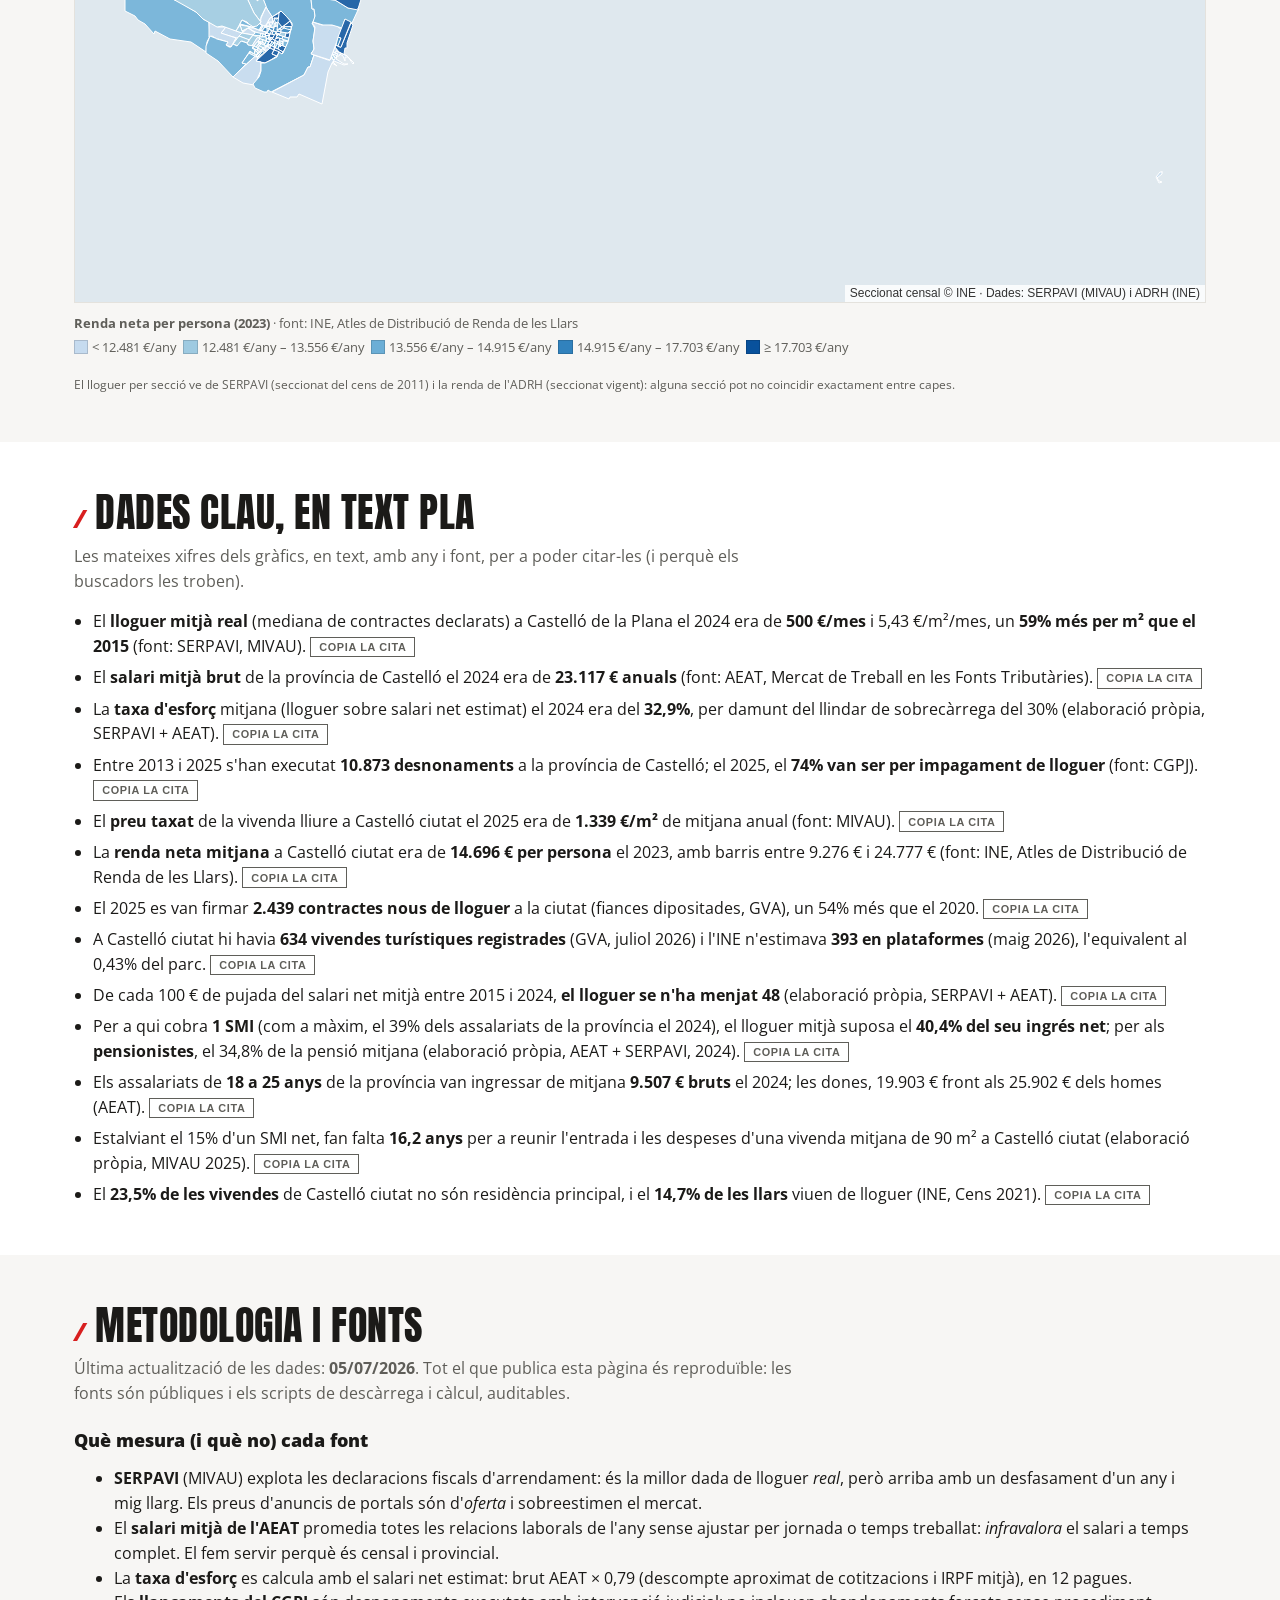
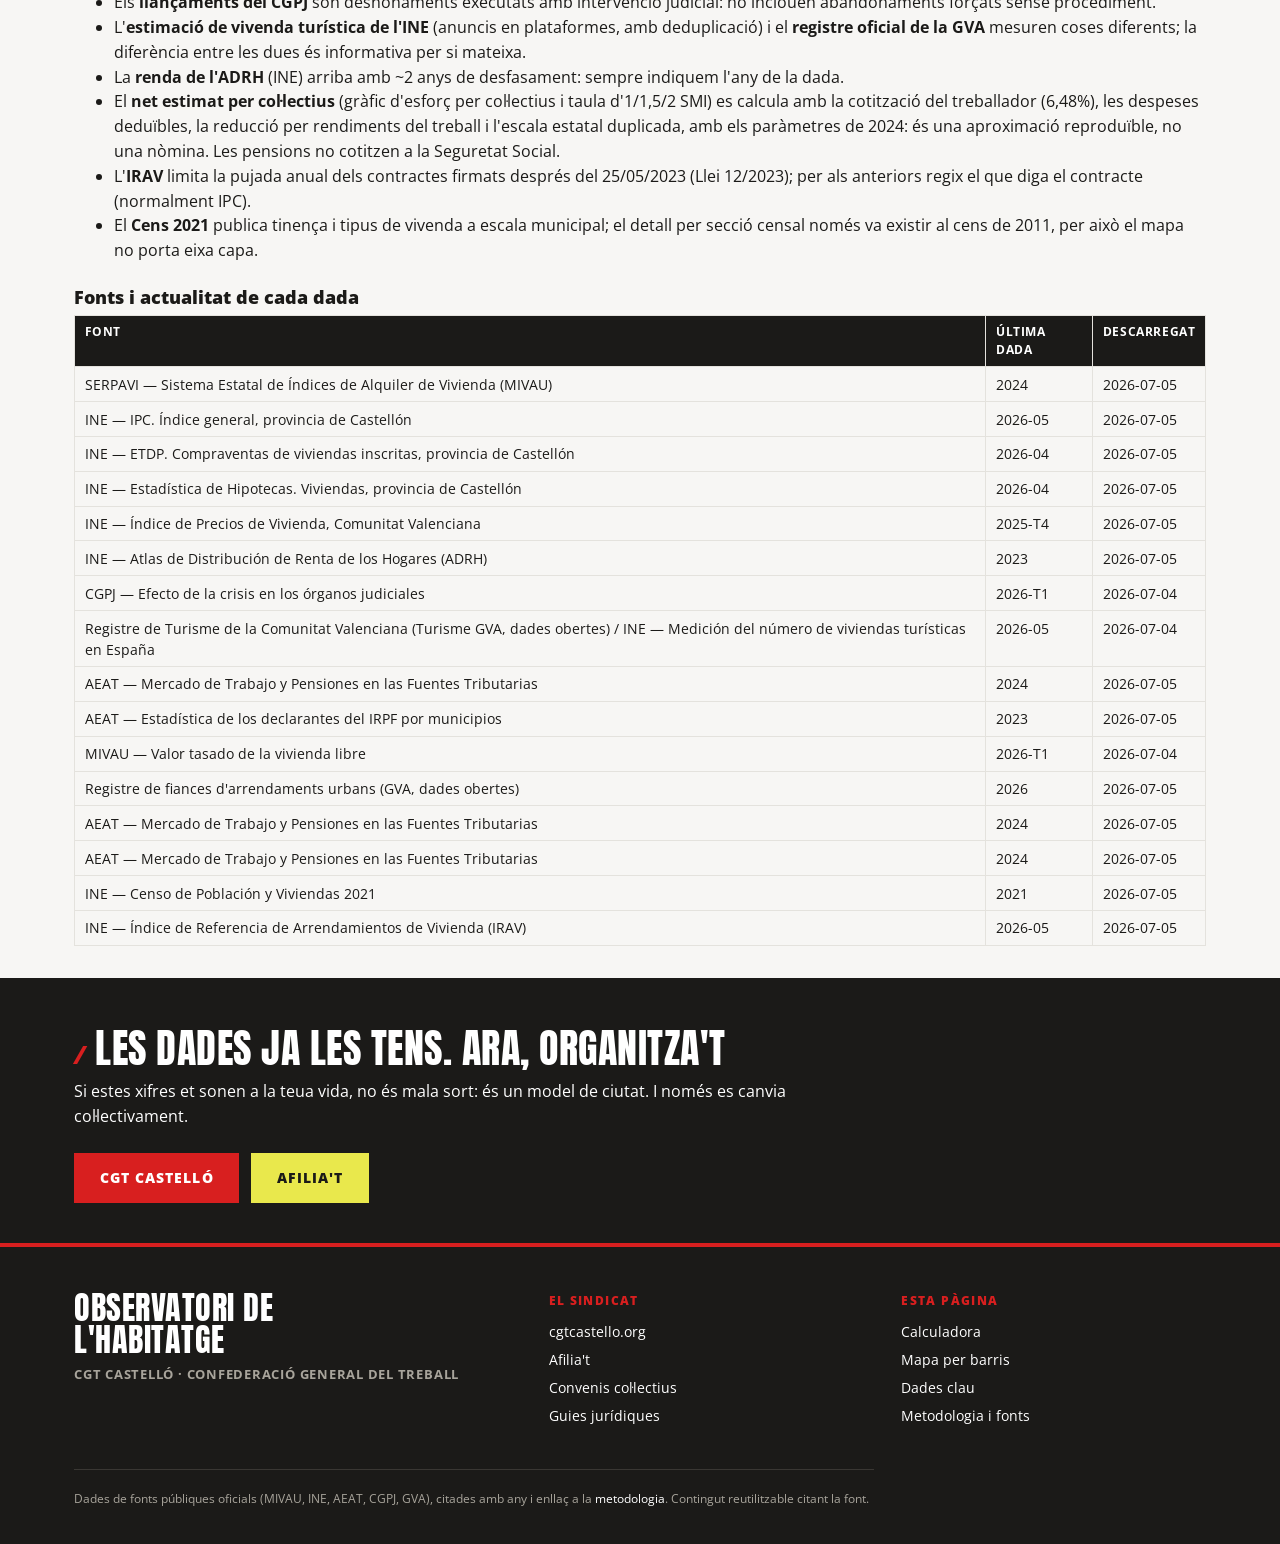
==== commit de975d37: "Capçalera fosca sense logo i peu reorganitzat - La capçalera i la barra d'enllaços del sindicat es f" ====
--- a/web/index.html
+++ b/web/index.html
@@ -146,20 +146,11 @@
 </head>
 <body>
 
-<div class="barra-sindicat">
-  <div class="contenidor">
-    <a class="torna" href="https://cgtcastello.org" rel="noopener">cgtcastello.org</a>
-    <a href="https://cgtcastello.org/afiliat" rel="noopener">Afilia't</a>
-    <a href="https://cgtcastello.org/convenis" rel="noopener">Convenis col·lectius</a>
-    <a href="https://cgtcastello.org/guies" rel="noopener">Guies jurídiques</a>
-  </div>
-</div>
-
 <header class="principal">
   <div class="contenidor">
-    <a class="logo-cgt" href="#inici">
-      <img src="img/logo-cgt.png" alt="CGT Castelló" width="74" height="120">
-      <span>Observatori de l'Habitatge</span>
+    <a class="marca" href="#inici">
+      <span class="marca-sigles">CGT</span>
+      <span class="marca-nom">Observatori<br>de l'Habitatge</span>
     </a>
     <nav class="ancores" aria-label="Seccions">
       <a href="#calculadora">Calculadora</a>
@@ -170,6 +161,7 @@
       <a href="#turistica">Vivenda turística</a>
       <a href="#metodologia">Metodologia</a>
     </nav>
+    <a class="torna" href="https://cgtcastello.org" rel="noopener">cgtcastello.org</a>
   </div>
 </header>
 
@@ -600,21 +592,34 @@
 
 <footer class="peu">
   <div class="contenidor">
-    <p class="peu-marca">
-      <img src="img/logo-cgt.png" alt="" width="74" height="120">
-      CGT Castelló
-    </p>
-    <ul class="peu-enllacos">
-      <li><a href="https://cgtcastello.org" rel="noopener">La web del sindicat</a></li>
-      <li><a href="https://cgtcastello.org/afiliat" rel="noopener">Afilia't</a></li>
-      <li><a href="https://cgtcastello.org/convenis" rel="noopener">Convenis col·lectius</a></li>
-      <li><a href="https://cgtcastello.org/guies" rel="noopener">Guies jurídiques</a></li>
-      <li><a href="#metodologia">Metodologia</a></li>
-    </ul>
-    <p>Observatori de l'Habitatge de Castelló — CGT Castelló. Dades de fonts
-      públiques oficials (MIVAU, INE, AEAT, CGPJ, GVA), citades amb any i
-      enllaç a la <a href="#metodologia">metodologia</a>. Contingut reutilitzable
-      citant la font.</p>
+    <div class="peu-graella">
+      <div class="peu-marca">
+        <p class="peu-titol">Observatori de<br>l'Habitatge</p>
+        <p class="peu-sindicat">CGT Castelló · Confederació General del Treball</p>
+      </div>
+      <nav class="peu-bloc" aria-label="El sindicat">
+        <p class="peu-etiqueta">El sindicat</p>
+        <ul>
+          <li><a href="https://cgtcastello.org" rel="noopener">cgtcastello.org</a></li>
+          <li><a href="https://cgtcastello.org/afiliat" rel="noopener">Afilia't</a></li>
+          <li><a href="https://cgtcastello.org/convenis" rel="noopener">Convenis col·lectius</a></li>
+          <li><a href="https://cgtcastello.org/guies" rel="noopener">Guies jurídiques</a></li>
+        </ul>
+      </nav>
+      <nav class="peu-bloc" aria-label="Esta pàgina">
+        <p class="peu-etiqueta">Esta pàgina</p>
+        <ul>
+          <li><a href="#calculadora">Calculadora</a></li>
+          <li><a href="#mapa">Mapa per barris</a></li>
+          <li><a href="#dades-clau">Dades clau</a></li>
+          <li><a href="#metodologia">Metodologia i fonts</a></li>
+        </ul>
+      </nav>
+    </div>
+    <p class="peu-llegal">Dades de fonts públiques oficials (MIVAU, INE, AEAT,
+      CGPJ, GVA), citades amb any i enllaç a la
+      <a href="#metodologia">metodologia</a>. Contingut reutilitzable citant la
+      font.</p>
   </div>
 </footer>
 
--- a/web/css/estils.css
+++ b/web/css/estils.css
@@ -56,69 +56,59 @@
 
 .contenidor { max-width: var(--max-ample); margin: 0 auto; padding: 0 1.5rem; }
 
-/* ---------- barra superior (tornada a la web del sindicat) ---------- */
-.barra-sindicat {
+/* ---------- capçalera ---------- */
+header.principal {
   background: var(--negre);
   color: var(--blanc);
-  font-size: .78rem;
-  font-weight: 700;
-  letter-spacing: .04em;
-  text-transform: uppercase;
-}
-.barra-sindicat .contenidor {
-  display: flex; flex-wrap: wrap; align-items: center; gap: 1.1rem;
-  padding-top: .45rem; padding-bottom: .45rem;
-}
-.barra-sindicat a { color: var(--blanc); text-decoration: none; opacity: .88; }
-.barra-sindicat a:hover, .barra-sindicat a:focus {
-  opacity: 1; color: var(--groc);
-}
-.barra-sindicat .torna::before { content: "← "; }
-@media (max-width: 600px) {
-  .barra-sindicat .contenidor {
-    flex-wrap: nowrap; overflow-x: auto; scrollbar-width: none;
-  }
-  .barra-sindicat .contenidor::-webkit-scrollbar { display: none; }
-  .barra-sindicat a { white-space: nowrap; }
-}
-
-/* ---------- capçalera / navegació ---------- */
-header.principal {
-  background: var(--blanc);
-  border-bottom: 1px solid var(--gris-clar);
-  padding: .5rem 0;
+  border-bottom: 3px solid var(--roig);
   position: sticky;
   top: 0;
   z-index: 50;
 }
 header.principal .contenidor {
-  display: flex; align-items: center; gap: 1rem;
-}
-.logo-cgt {
-  display: flex; align-items: center; gap: .55rem;
-  flex-shrink: 0; text-decoration: none; color: var(--negre);
-}
-.logo-cgt img { display: block; height: 38px; width: auto; }
-.logo-cgt span {
+  display: flex; align-items: stretch; gap: 1.2rem; padding: 0 1.5rem;
+}
+.marca {
+  display: flex; align-items: center; gap: .7rem;
+  flex-shrink: 0; text-decoration: none; color: var(--blanc);
+  padding: .55rem 0;
+}
+.marca-sigles {
+  background: var(--roig); color: var(--blanc);
+  font-family: var(--titol); font-weight: 400; font-size: 1.35rem;
+  letter-spacing: .06em; line-height: 1;
+  padding: .32rem .45rem .22rem;
+}
+.marca-nom {
   font-family: var(--titol); font-weight: 400; text-transform: uppercase;
-  font-size: 1.05rem; letter-spacing: .5px; line-height: 1.05; max-width: 8.5em;
+  font-size: .92rem; line-height: 1.06; letter-spacing: .5px;
 }
 nav.ancores {
-  overflow-x: auto; white-space: nowrap; scrollbar-width: none;
-  -webkit-overflow-scrolling: touch; margin-left: auto;
+  display: flex; align-items: center; margin-left: auto;
+  overflow-x: auto; scrollbar-width: none; -webkit-overflow-scrolling: touch;
 }
 nav.ancores::-webkit-scrollbar { display: none; }
 nav.ancores a {
-  color: var(--negre); text-decoration: none; font-size: .82rem;
-  font-weight: 700; letter-spacing: .03em; text-transform: uppercase;
-  margin-left: .95rem; padding-bottom: 2px; border-bottom: 2px solid transparent;
+  color: var(--blanc); text-decoration: none; white-space: nowrap;
+  font-size: .78rem; font-weight: 700; letter-spacing: .03em;
+  text-transform: uppercase; opacity: .85;
+  padding: 1rem .6rem; border-bottom: 3px solid transparent; margin-bottom: -3px;
 }
 nav.ancores a:hover, nav.ancores a:focus {
-  color: var(--roig); border-bottom-color: var(--roig);
-}
-@media (max-width: 760px) {
-  .logo-cgt span { display: none; }
-  nav.ancores a { margin-left: 0; margin-right: 1rem; }
+  opacity: 1; color: var(--blanc); border-bottom-color: var(--roig);
+}
+header.principal .torna {
+  display: flex; align-items: center; flex-shrink: 0;
+  color: var(--blanc); text-decoration: none; white-space: nowrap;
+  font-size: .72rem; font-weight: 800; letter-spacing: .06em;
+  text-transform: uppercase; opacity: .7;
+  padding-left: 1.2rem; border-left: 1px solid #3a3733;
+}
+header.principal .torna::before { content: "← "; }
+header.principal .torna:hover { opacity: 1; color: var(--groc); }
+@media (max-width: 900px) {
+  .marca-nom { display: none; }
+  header.principal .torna { display: none; }
 }
 
 /* ---------- hero ---------- */
@@ -296,24 +286,42 @@
 
 /* ---------- peu ---------- */
 footer.peu {
-  background: var(--negre); color: var(--blanc); font-size: .8rem;
-  padding: 2rem 0 2.5rem;
-}
-footer.peu a { color: var(--blanc); }
-footer.peu a:hover { color: var(--groc); }
-footer.peu p { opacity: .8; max-width: 46rem; }
-.peu-enllacos {
-  display: flex; flex-wrap: wrap; gap: 1.2rem;
-  margin: 0 0 1.2rem; padding: 0; list-style: none;
-  font-weight: 800; letter-spacing: .05em; text-transform: uppercase;
-}
-.peu-enllacos a { text-decoration: none; }
-.peu-marca {
-  display: flex; align-items: center; gap: .6rem;
-  margin: 0 0 1.2rem; font-family: var(--titol); font-weight: 400;
-  text-transform: uppercase; letter-spacing: .5px; font-size: 1.1rem;
-}
-.peu-marca img { height: 34px; width: auto; display: block; }
+  background: var(--negre); color: var(--blanc);
+  border-top: 4px solid var(--roig);
+  font-size: .85rem;
+  padding: 2.8rem 0 2.2rem;
+}
+footer.peu a { color: var(--blanc); text-decoration: none; }
+footer.peu a:hover, footer.peu a:focus { color: var(--groc); text-decoration: underline; }
+.peu-graella {
+  display: grid; gap: 2rem 3rem;
+  grid-template-columns: 1fr;
+}
+@media (min-width: 700px) {
+  .peu-graella { grid-template-columns: 1.4fr 1fr 1fr; }
+}
+.peu-titol {
+  font-family: var(--titol); font-weight: 400; text-transform: uppercase;
+  font-size: clamp(1.5rem, 3vw, 2rem); line-height: 1.02; letter-spacing: .5px;
+  margin: 0 0 .5rem;
+}
+.peu-sindicat {
+  margin: 0; color: #a8a49b; font-size: .8rem;
+  text-transform: uppercase; letter-spacing: .06em; font-weight: 700;
+}
+.peu-etiqueta {
+  margin: 0 0 .7rem; color: var(--roig);
+  font-size: .72rem; font-weight: 800; letter-spacing: .12em;
+  text-transform: uppercase;
+}
+.peu-bloc ul { list-style: none; margin: 0; padding: 0; }
+.peu-bloc li { margin: 0 0 .45rem; }
+.peu-llegal {
+  margin: 2.2rem 0 0; padding-top: 1.2rem;
+  border-top: 1px solid #3a3733;
+  color: #a8a49b; font-size: .78rem; max-width: 50rem;
+}
+.peu-llegal a { text-decoration: underline; }
 
 /* accessibilitat */
 .visualment-ocult {
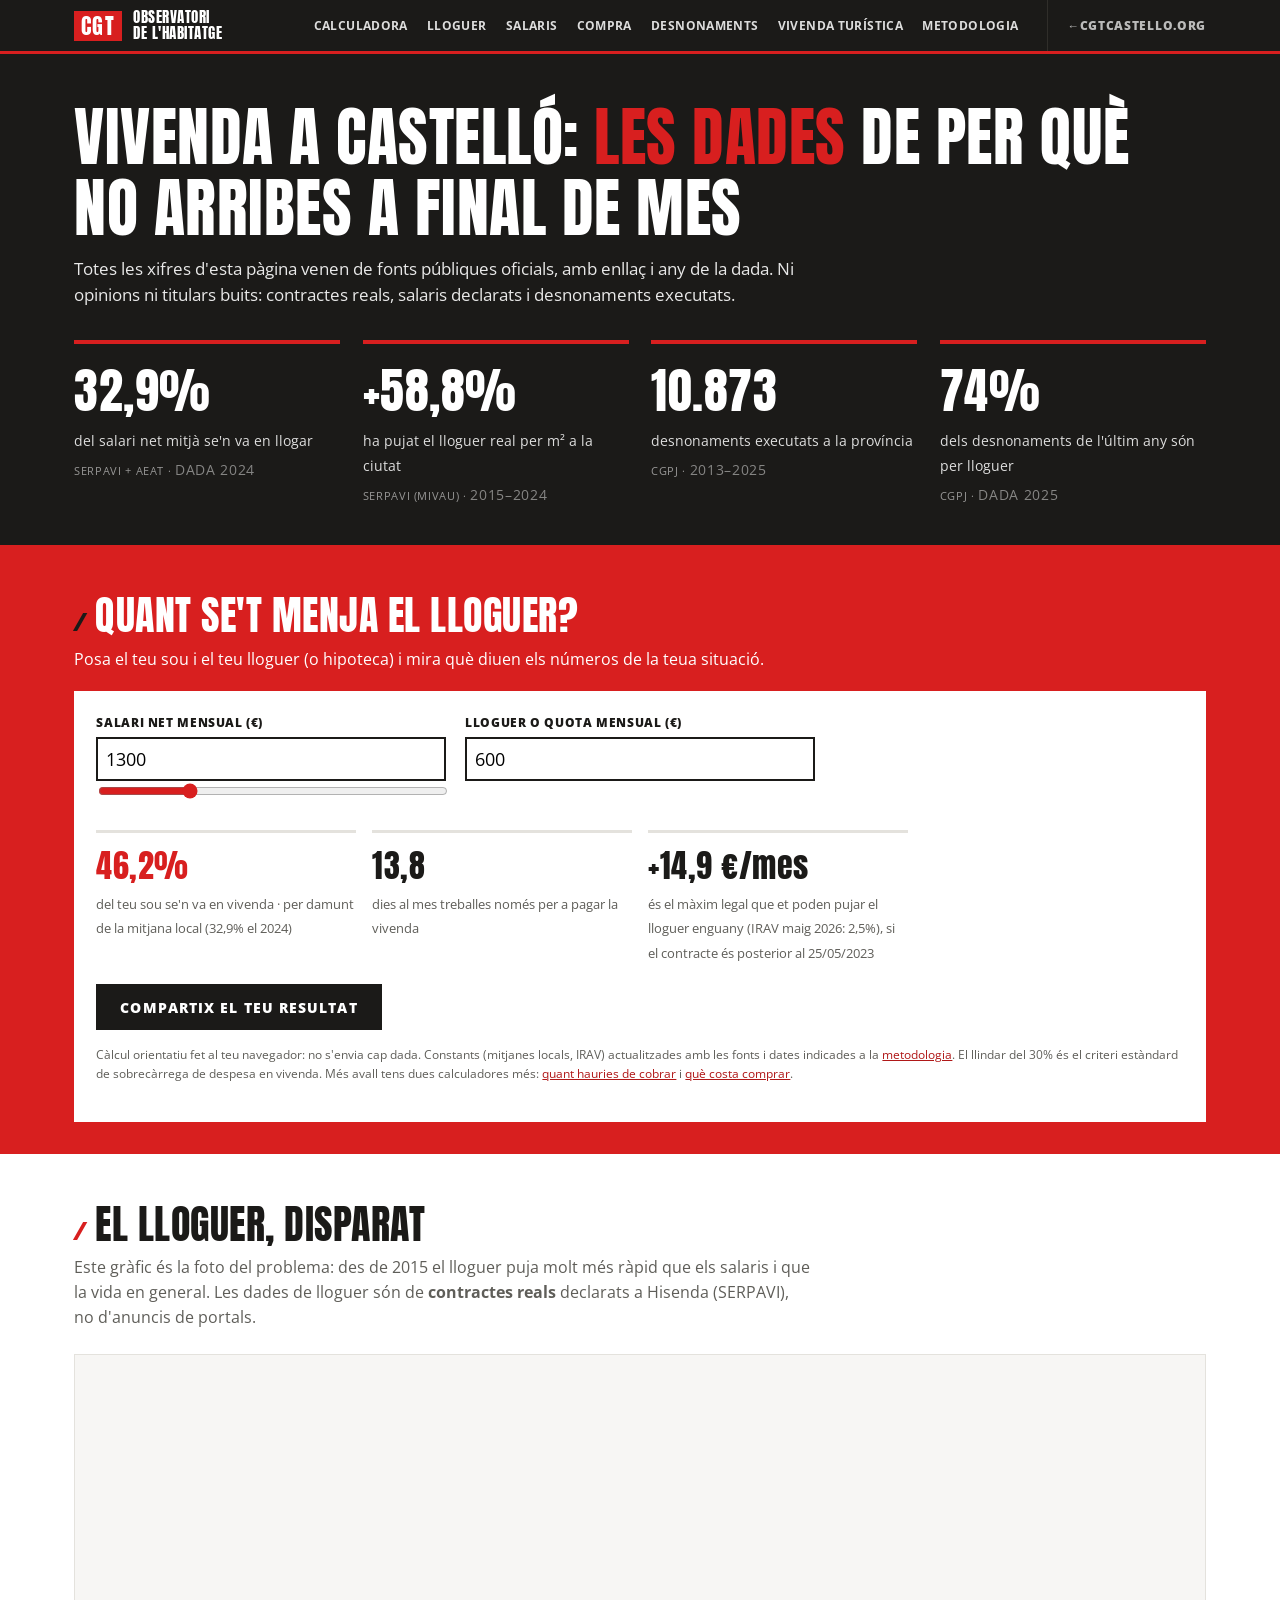
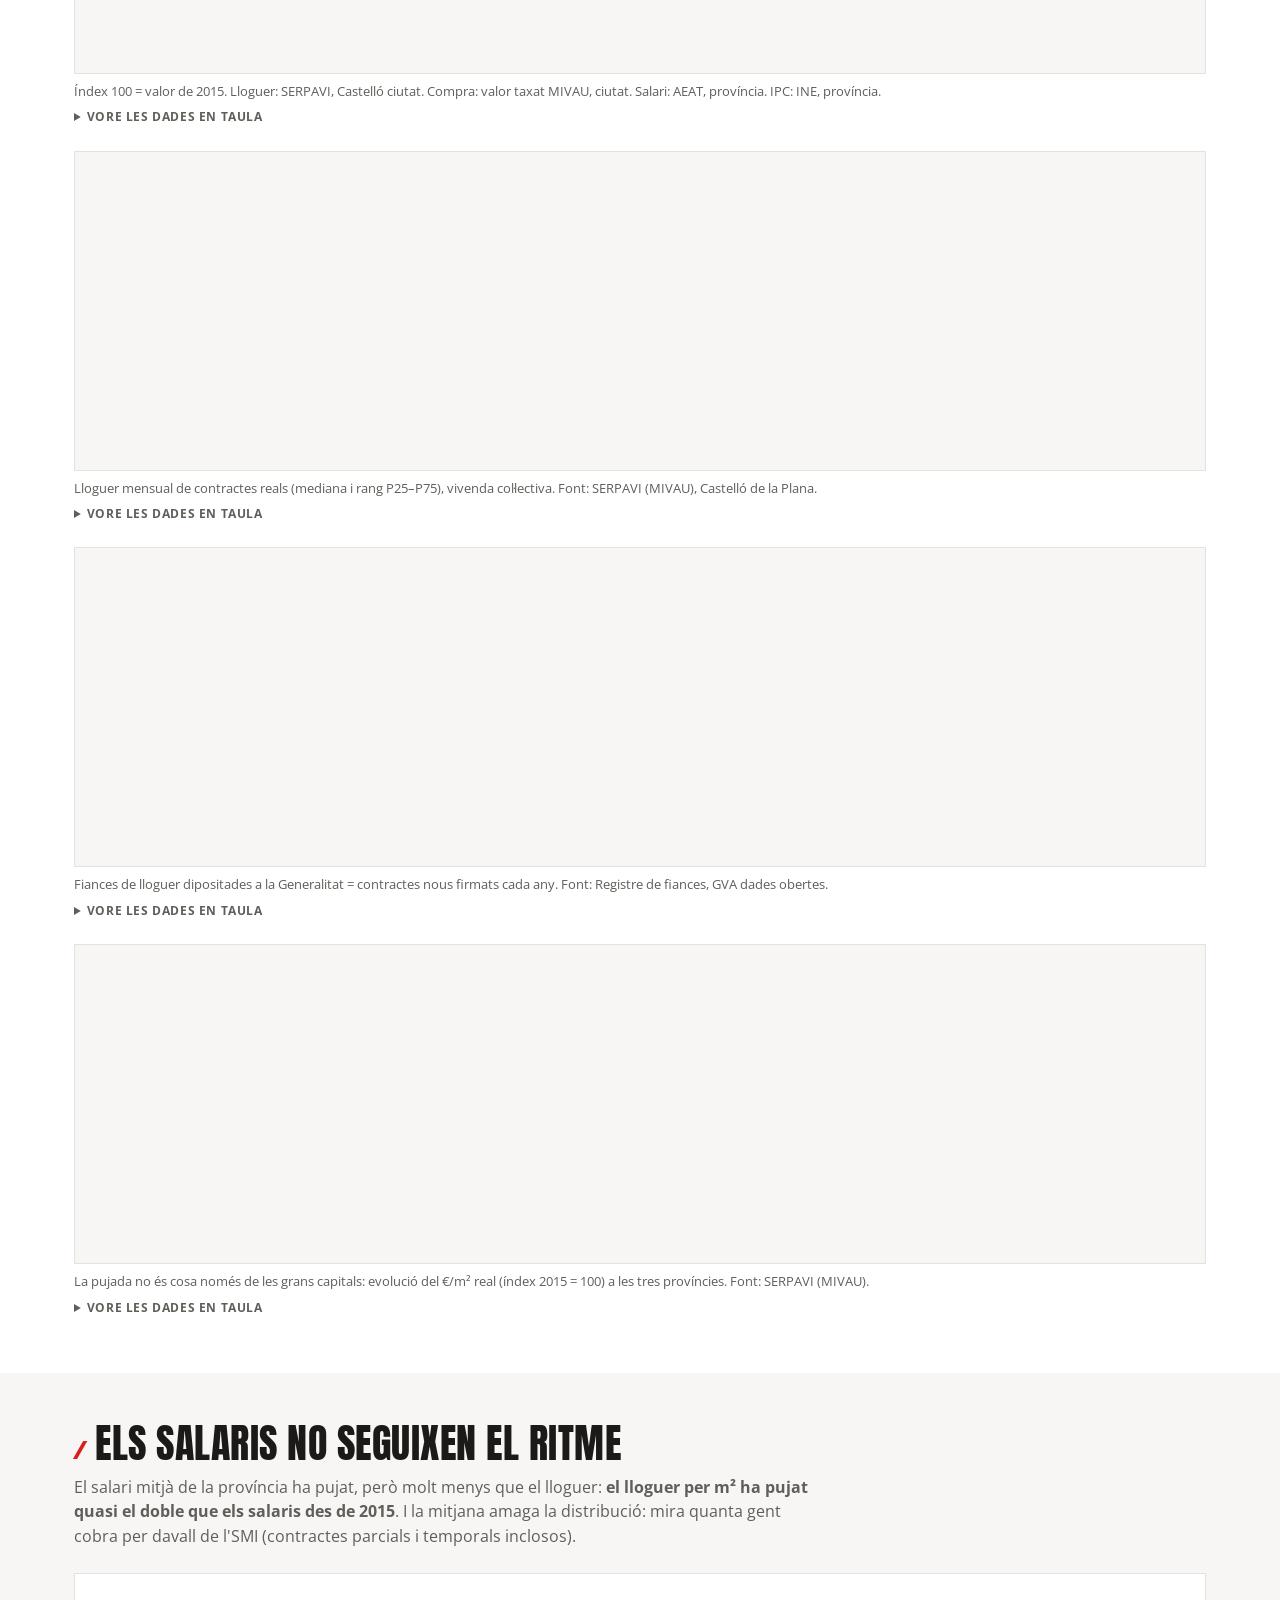
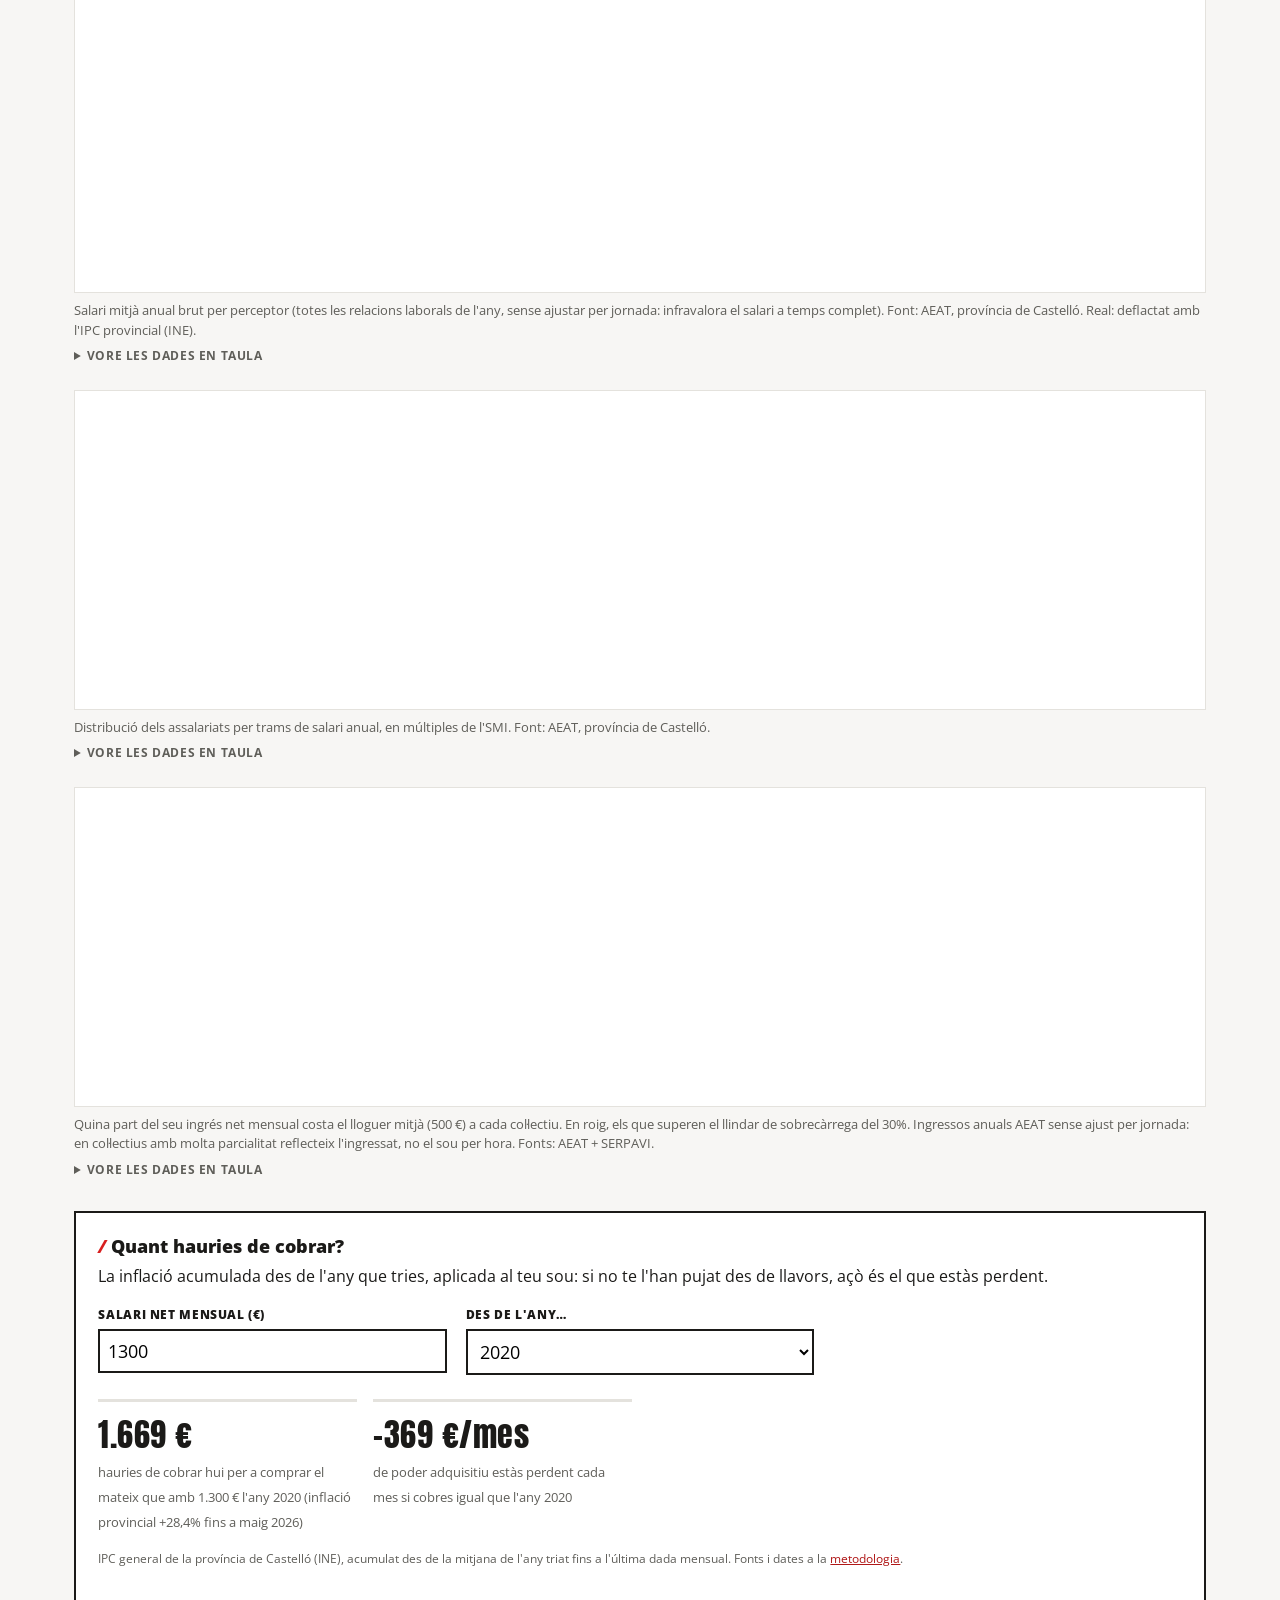
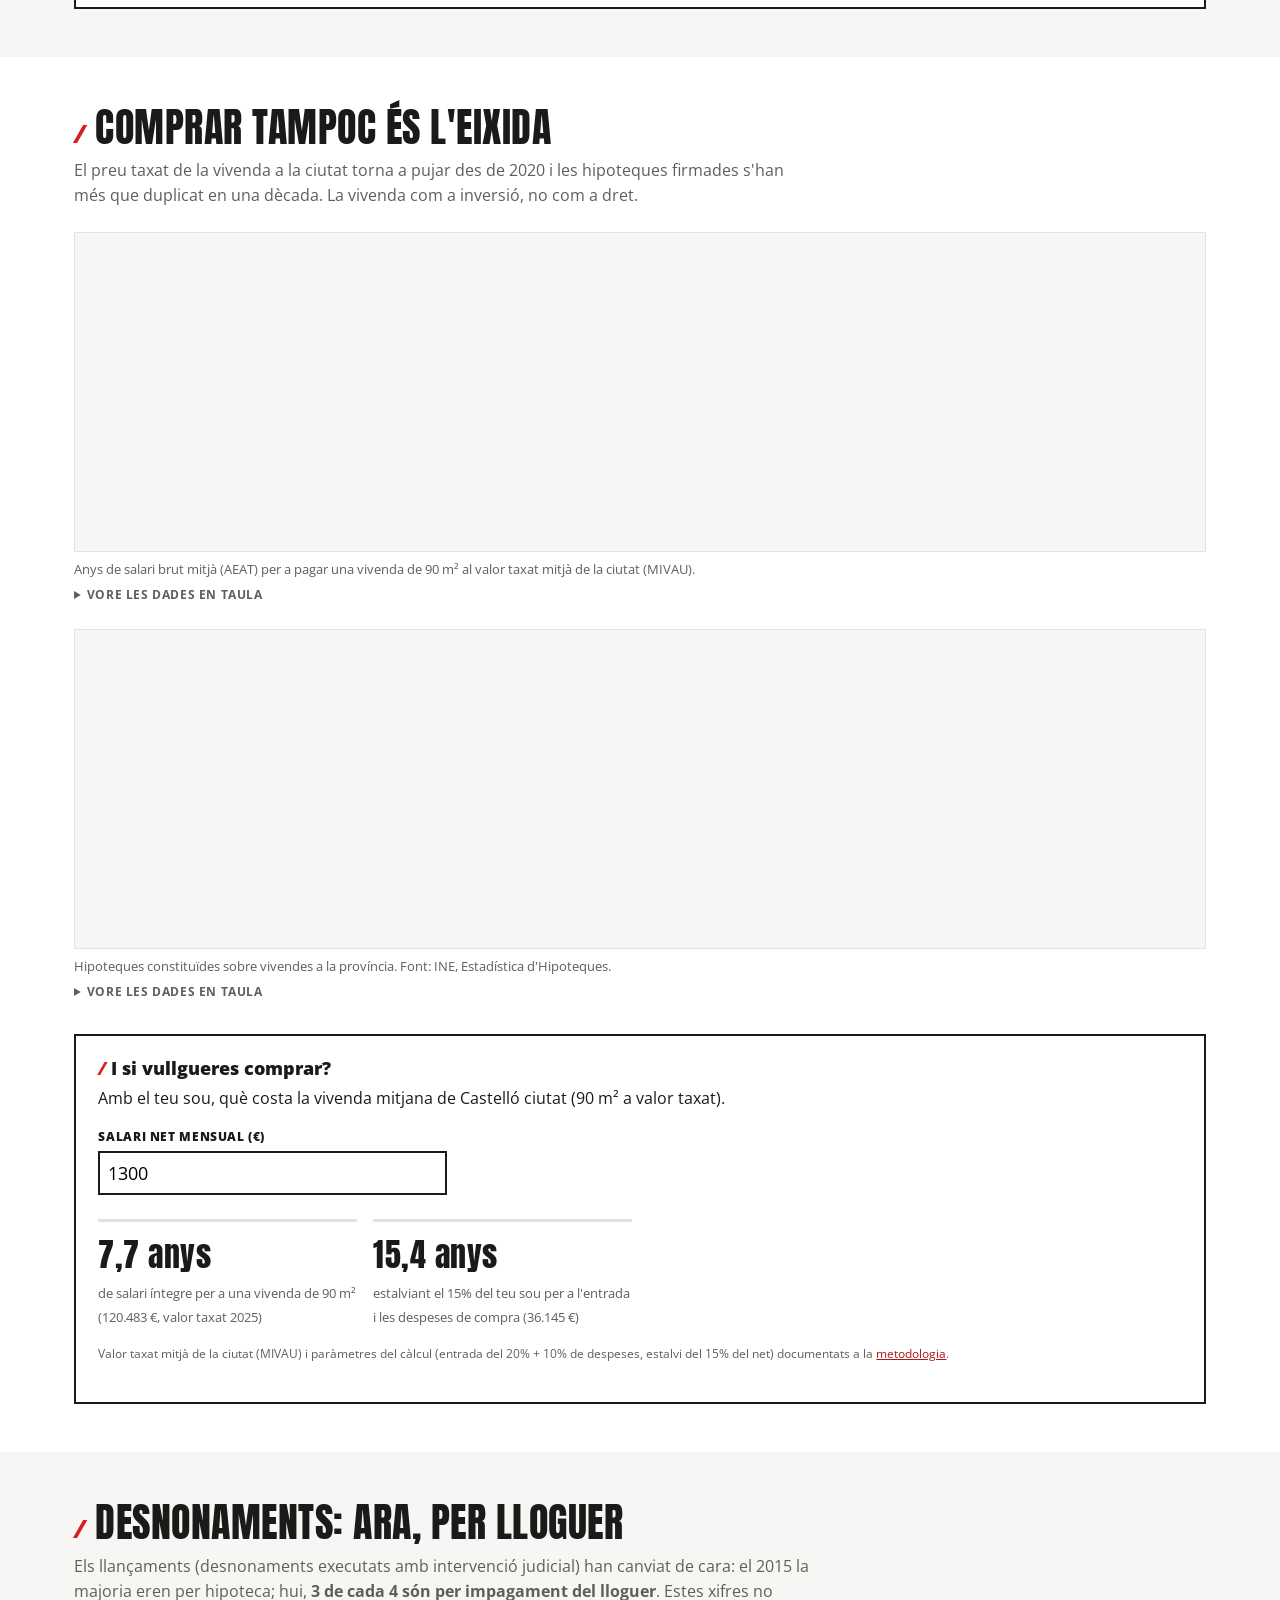
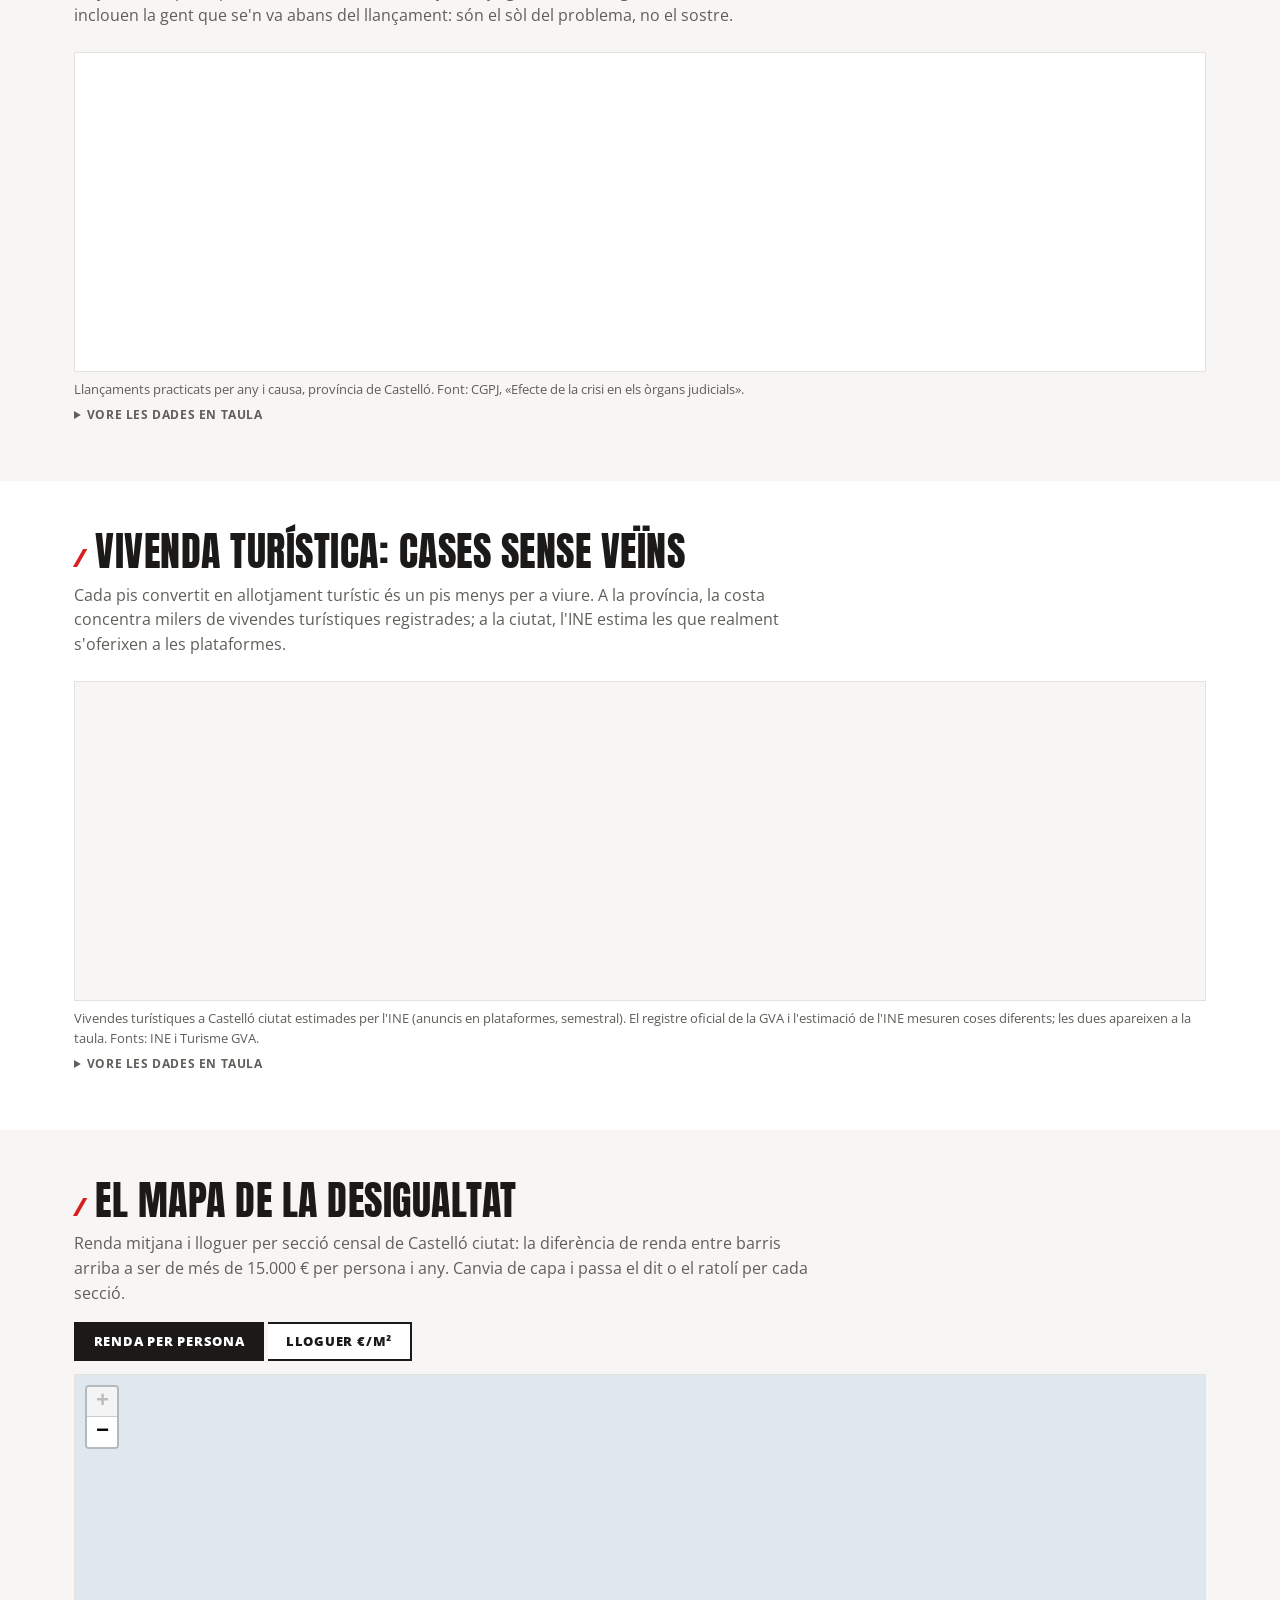
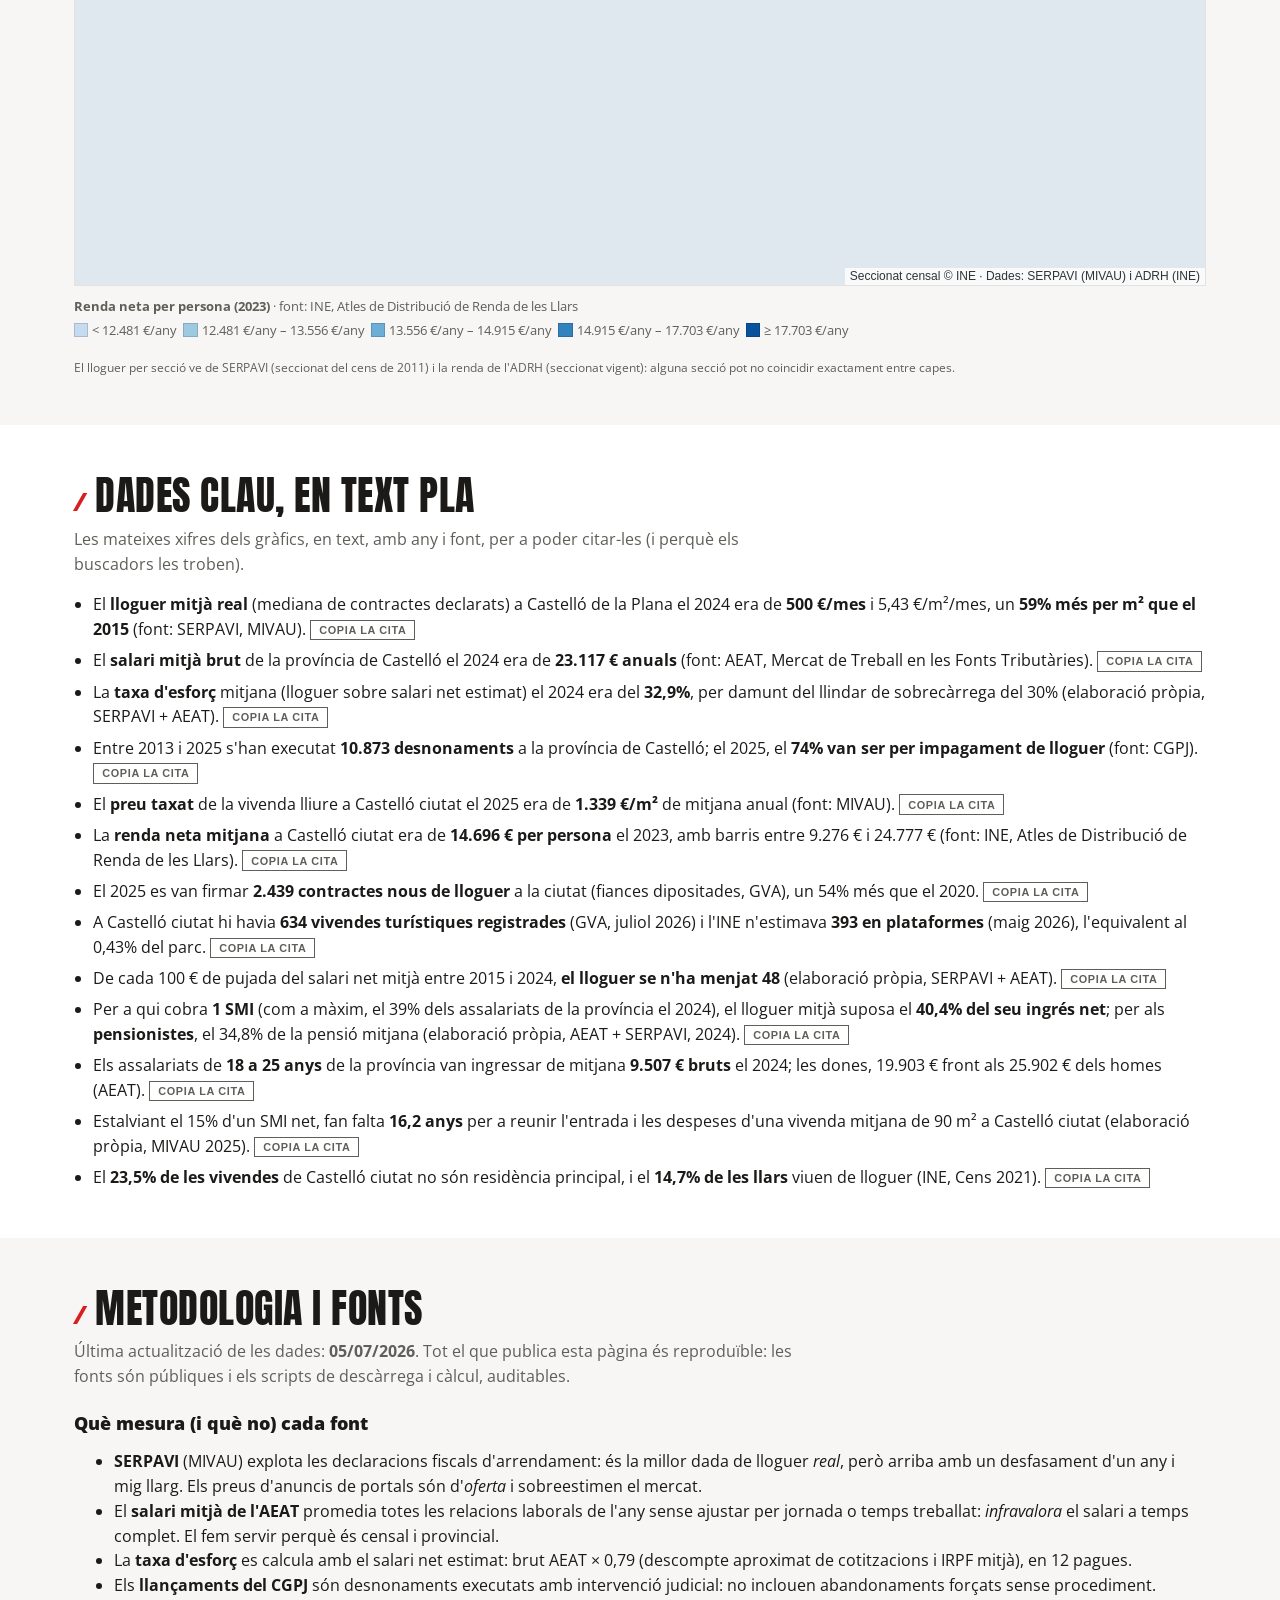
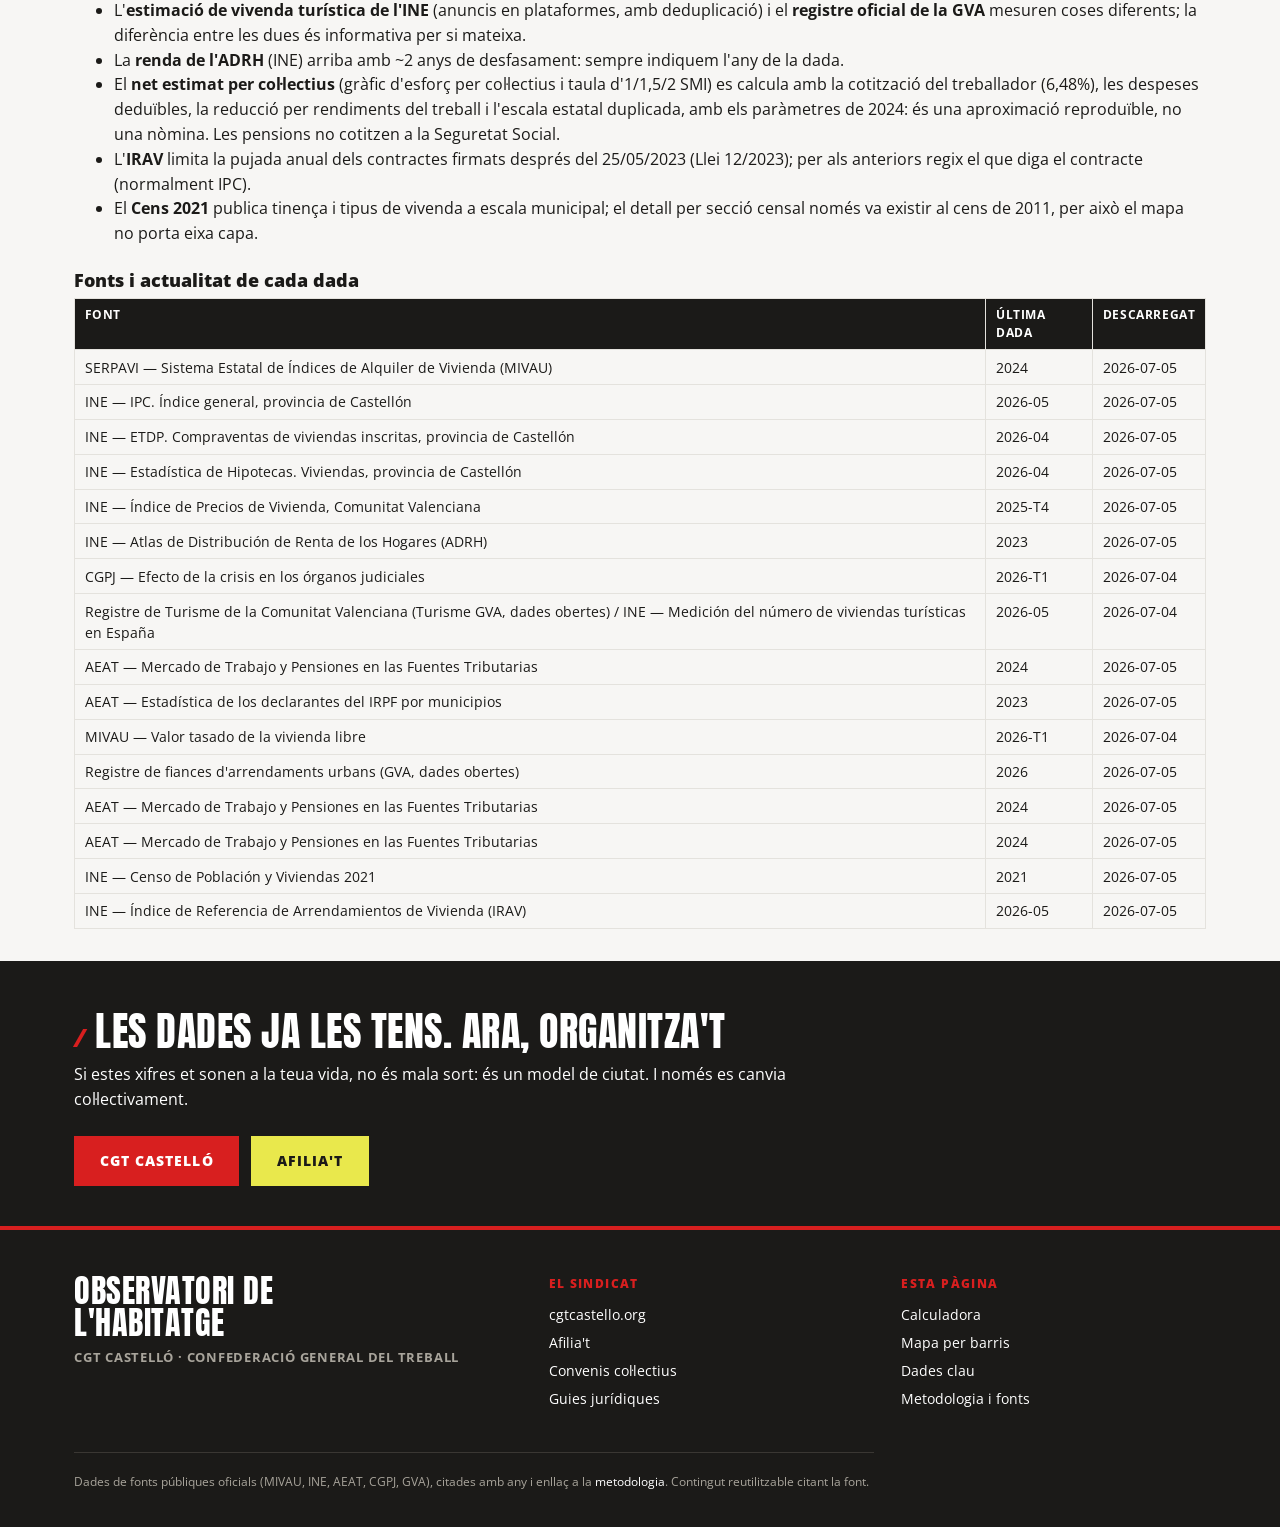
==== commit 0697bcb8: "Evitar que els navegadors es queden amb el CSS i el JS antics - L'index enllaça css i js amb ?v=<sha" ====
--- a/web/index.html
+++ b/web/index.html
@@ -19,7 +19,7 @@
 <link rel="preconnect" href="https://fonts.googleapis.com">
 <link rel="preconnect" href="https://fonts.gstatic.com" crossorigin>
 <link rel="stylesheet" href="https://fonts.googleapis.com/css2?family=Anton&family=Open+Sans:wght@400;600;700;800&display=swap">
-<link rel="stylesheet" href="css/estils.css">
+<link rel="stylesheet" href="css/estils.css?v=202609201003">
 <link rel="stylesheet" href="vendor/leaflet.css">
 <script type="application/ld+json">
 {
@@ -623,11 +623,11 @@
   </div>
 </footer>
 
-<script src="data/data.js"></script>
+<script src="data/data.js?v=202609201003"></script>
 <script src="vendor/chart.umd.min.js"></script>
 <script src="vendor/leaflet.js"></script>
-<script src="js/config.js"></script>
-<script src="js/app.js"></script>
-<script src="js/mapa.js"></script>
+<script src="js/config.js?v=202609201003"></script>
+<script src="js/app.js?v=202609201003"></script>
+<script src="js/mapa.js?v=202609201003"></script>
 </body>
 </html>
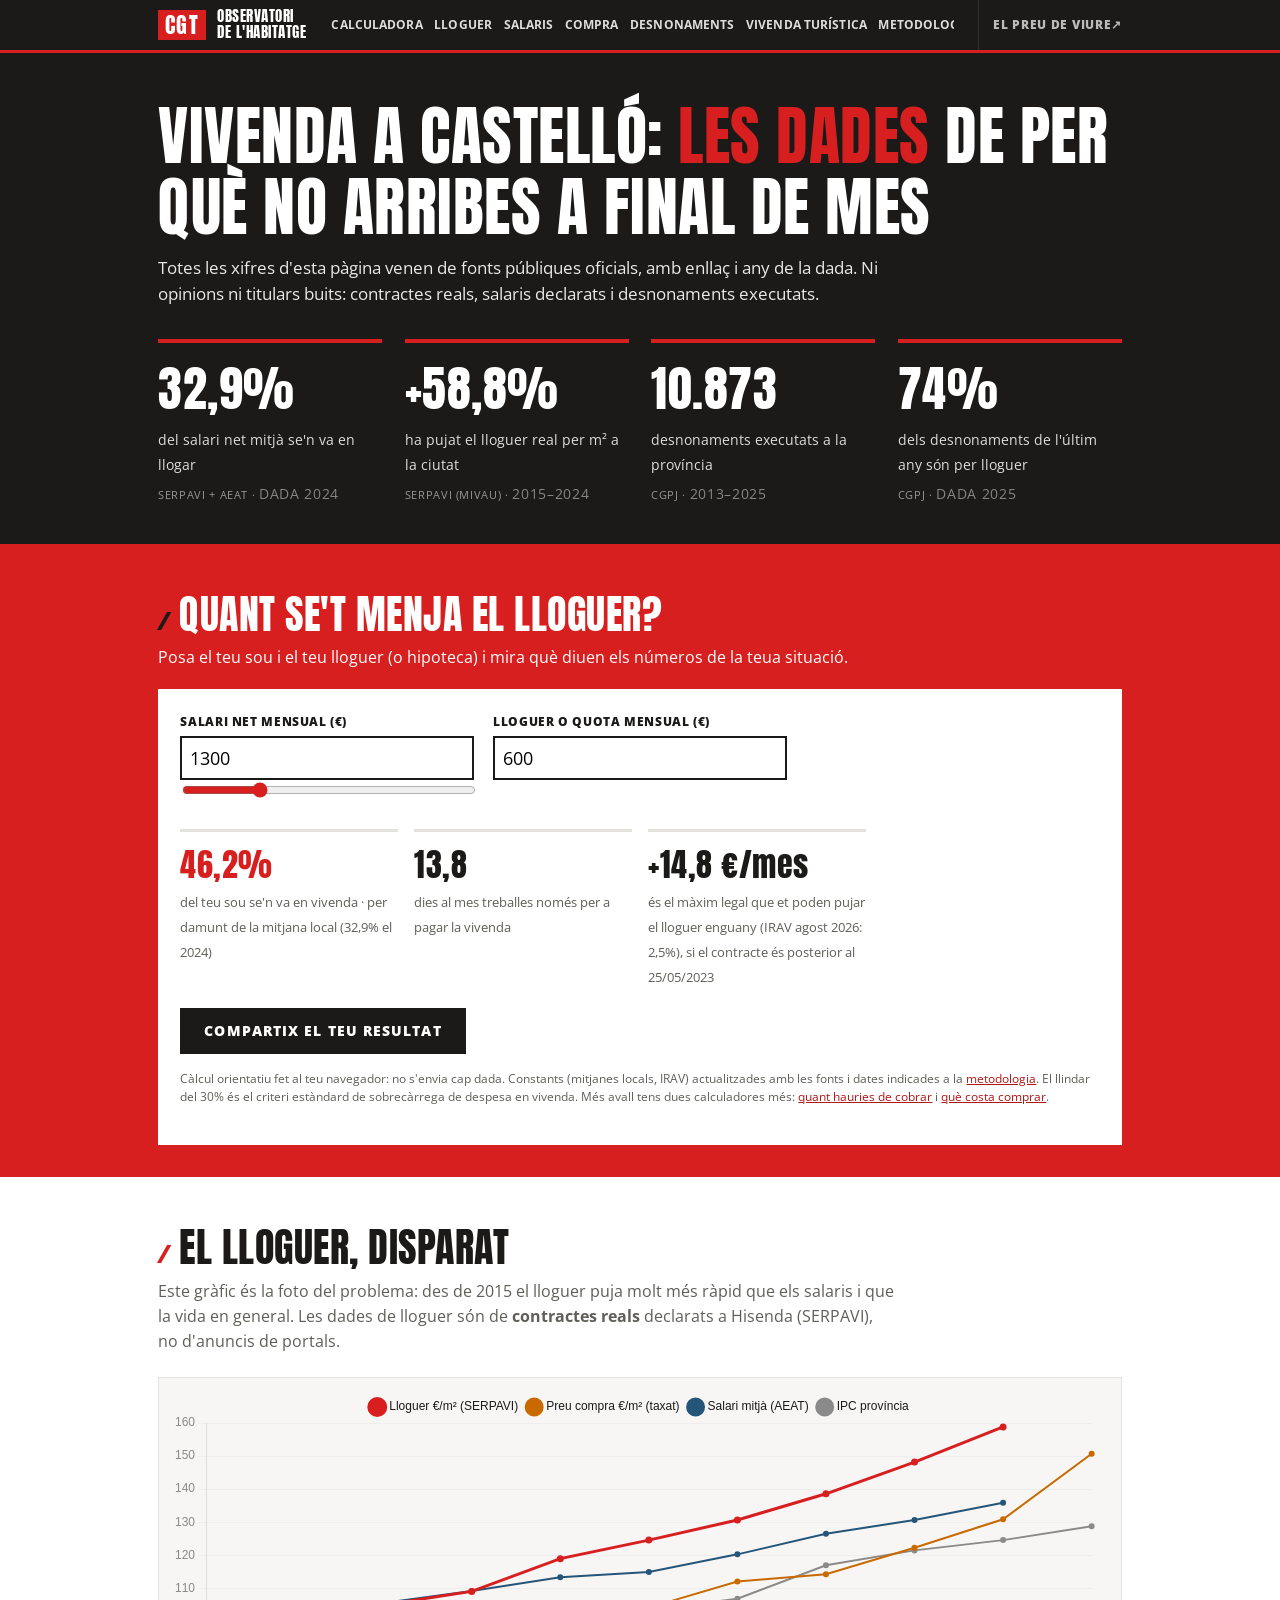
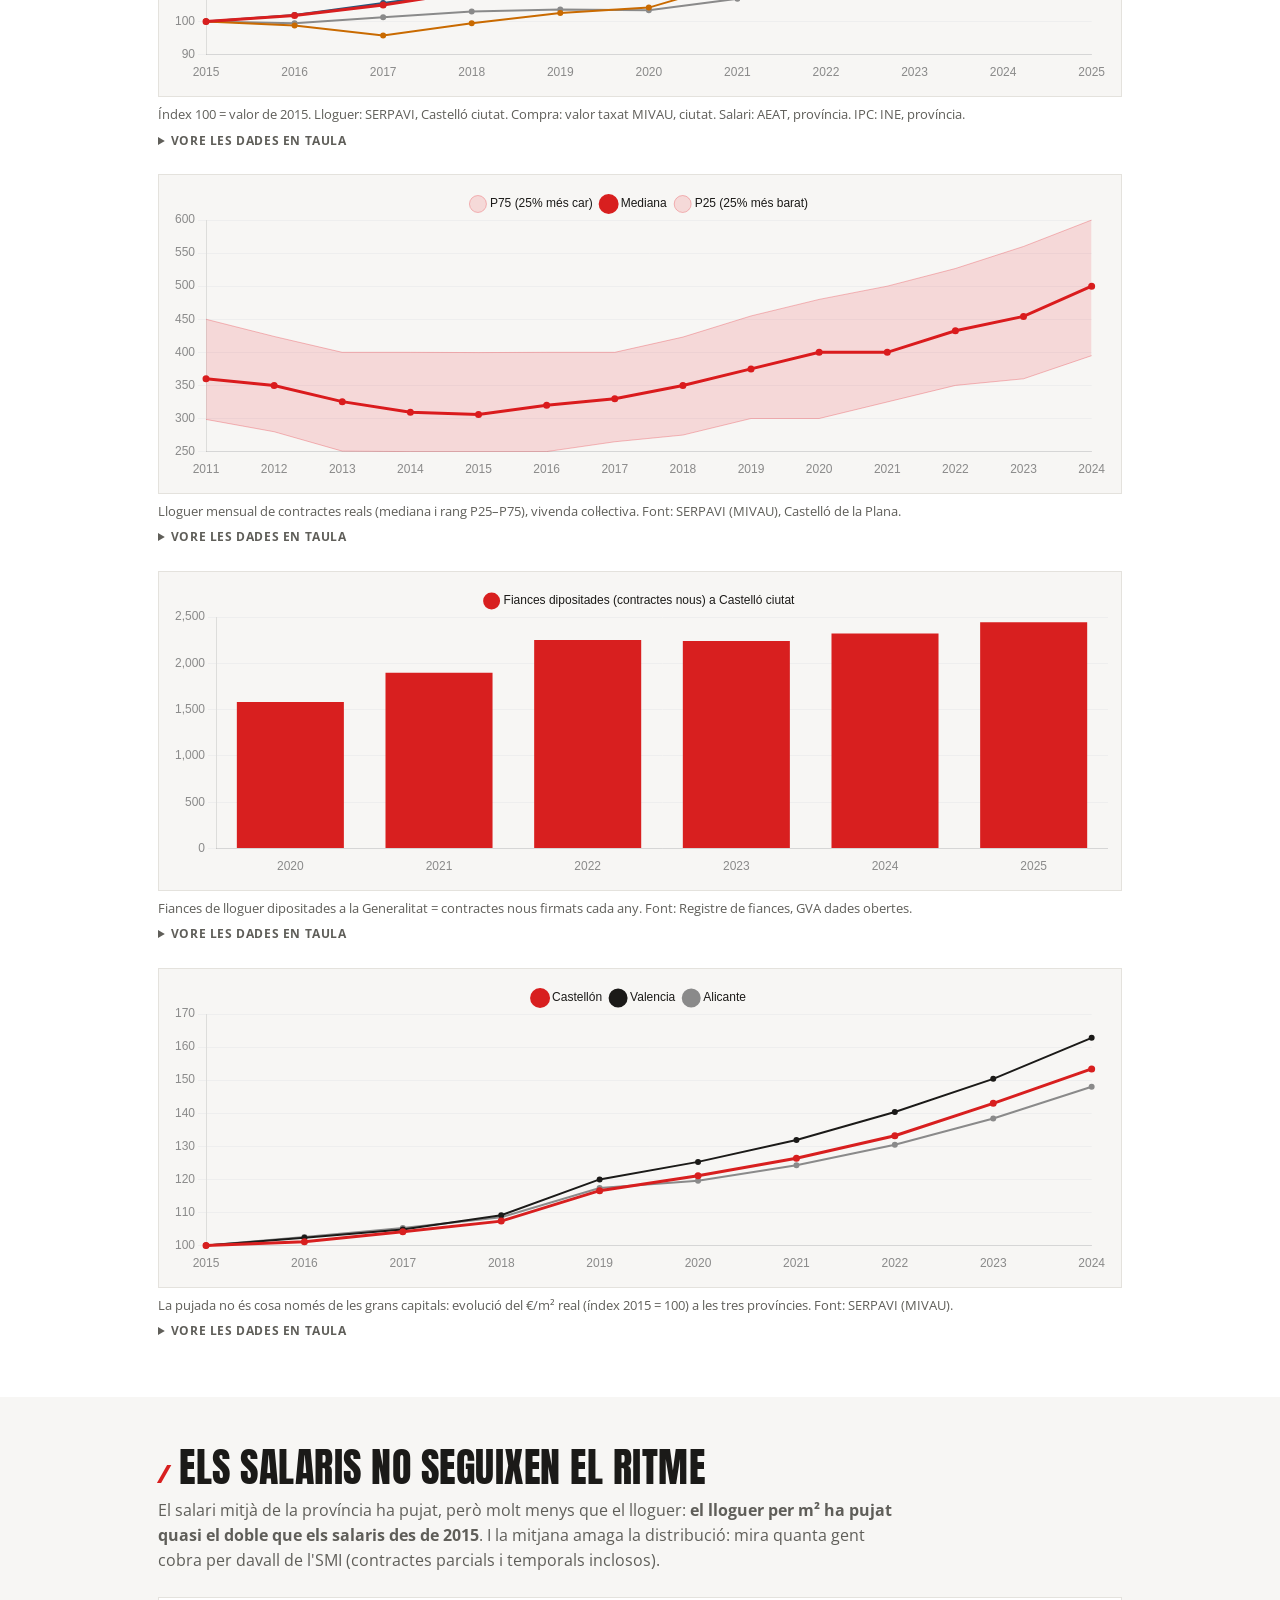
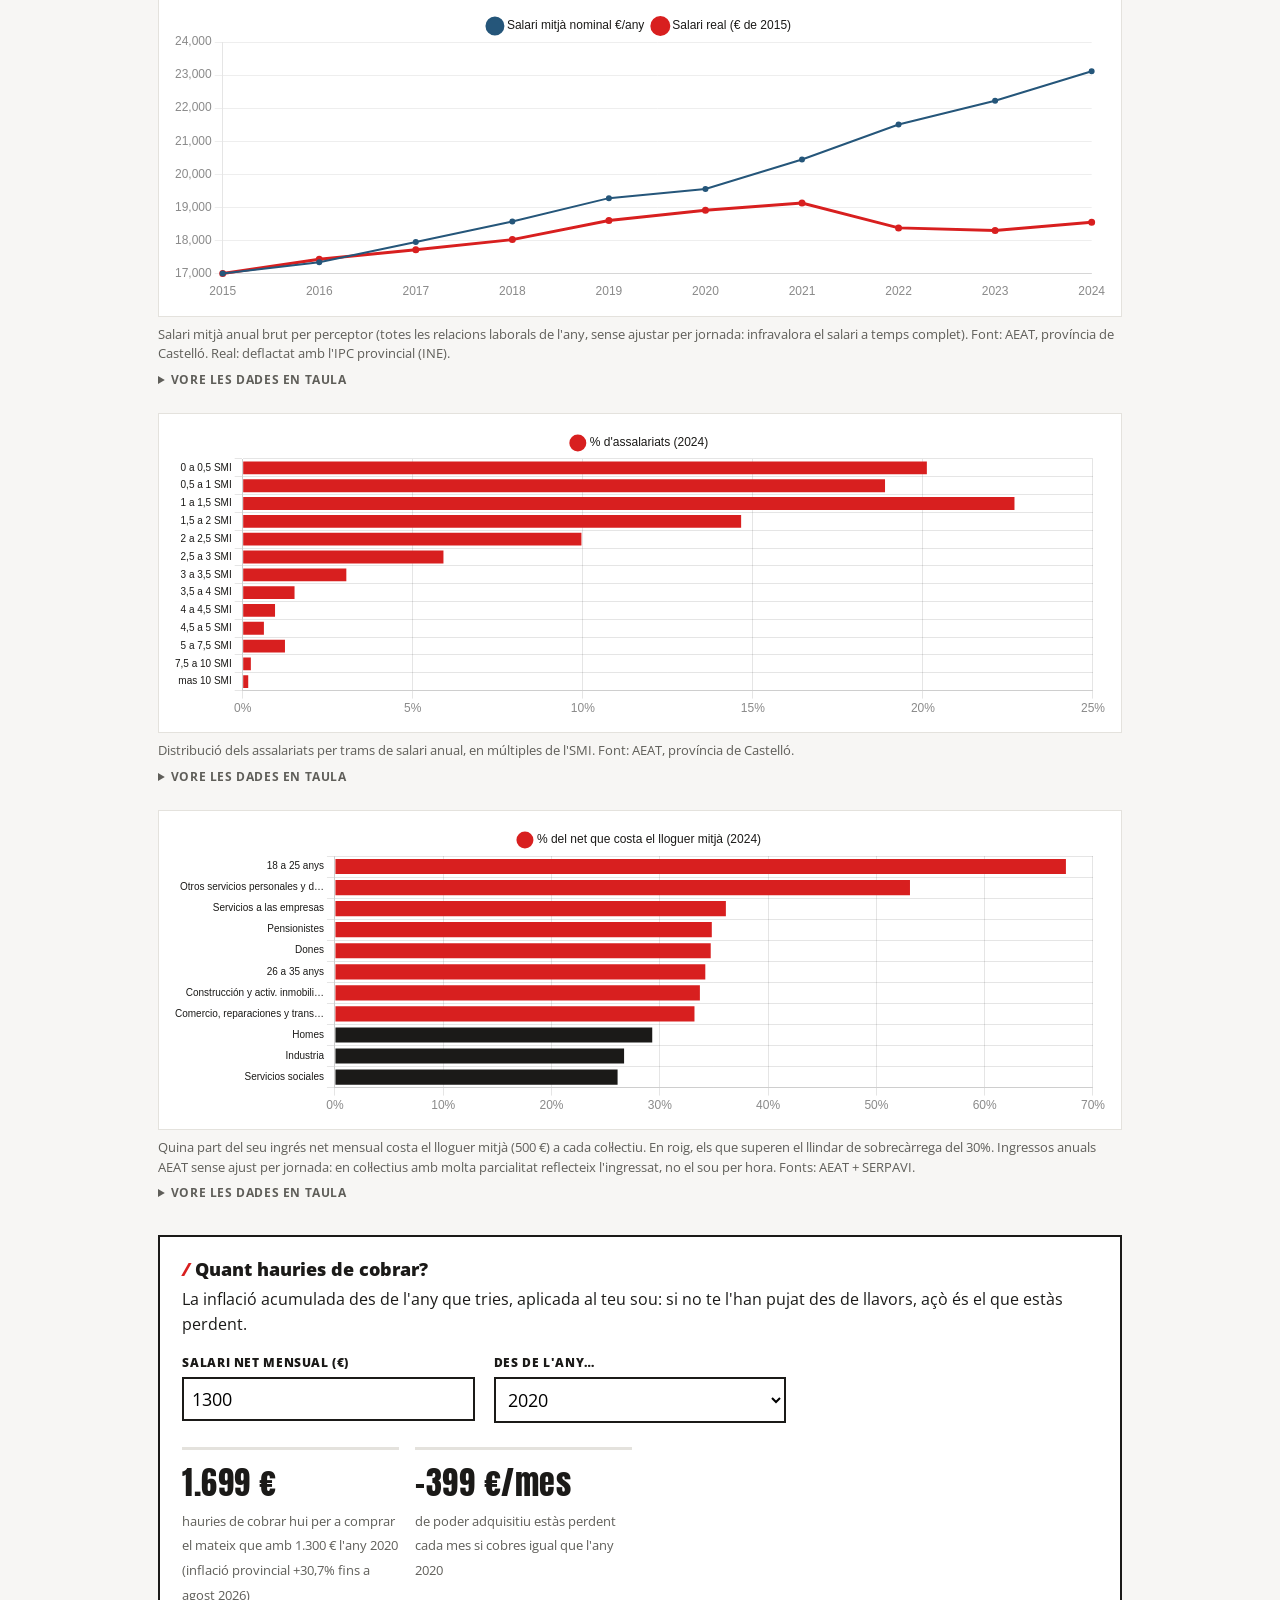
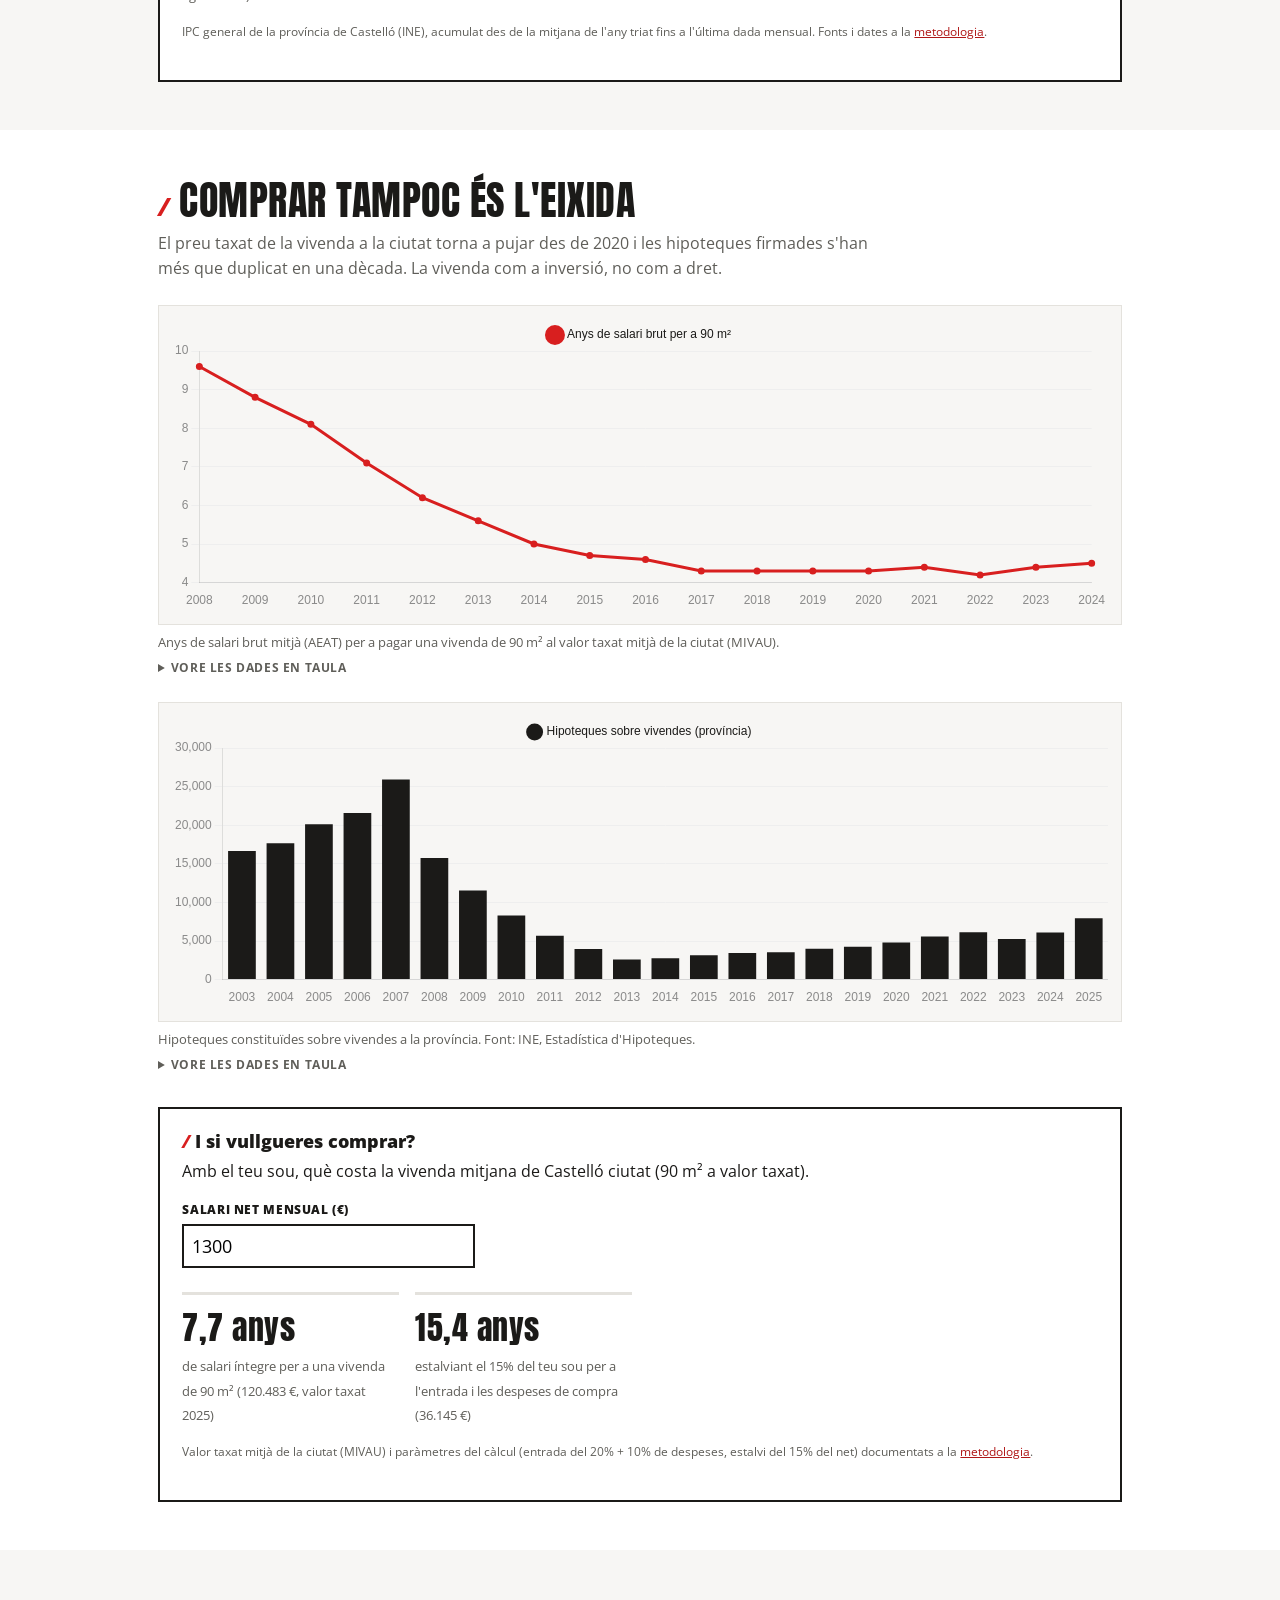
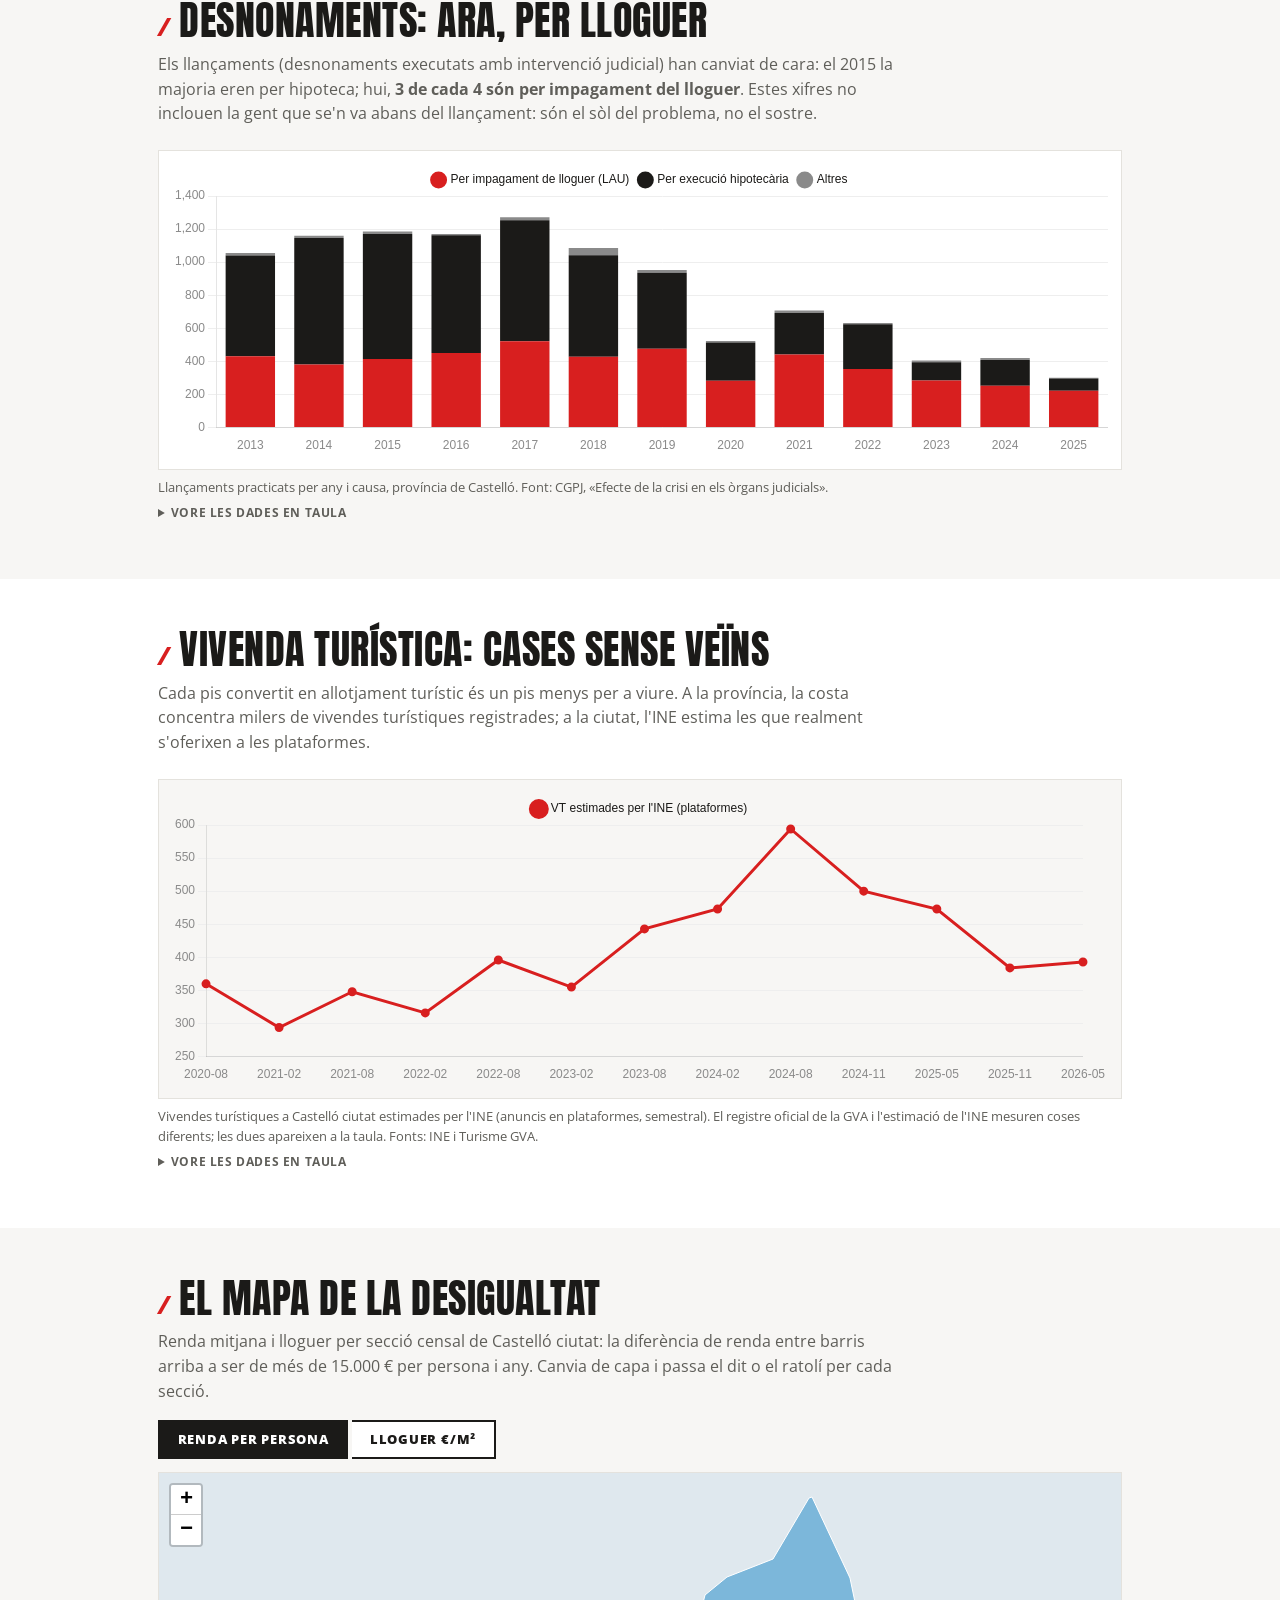
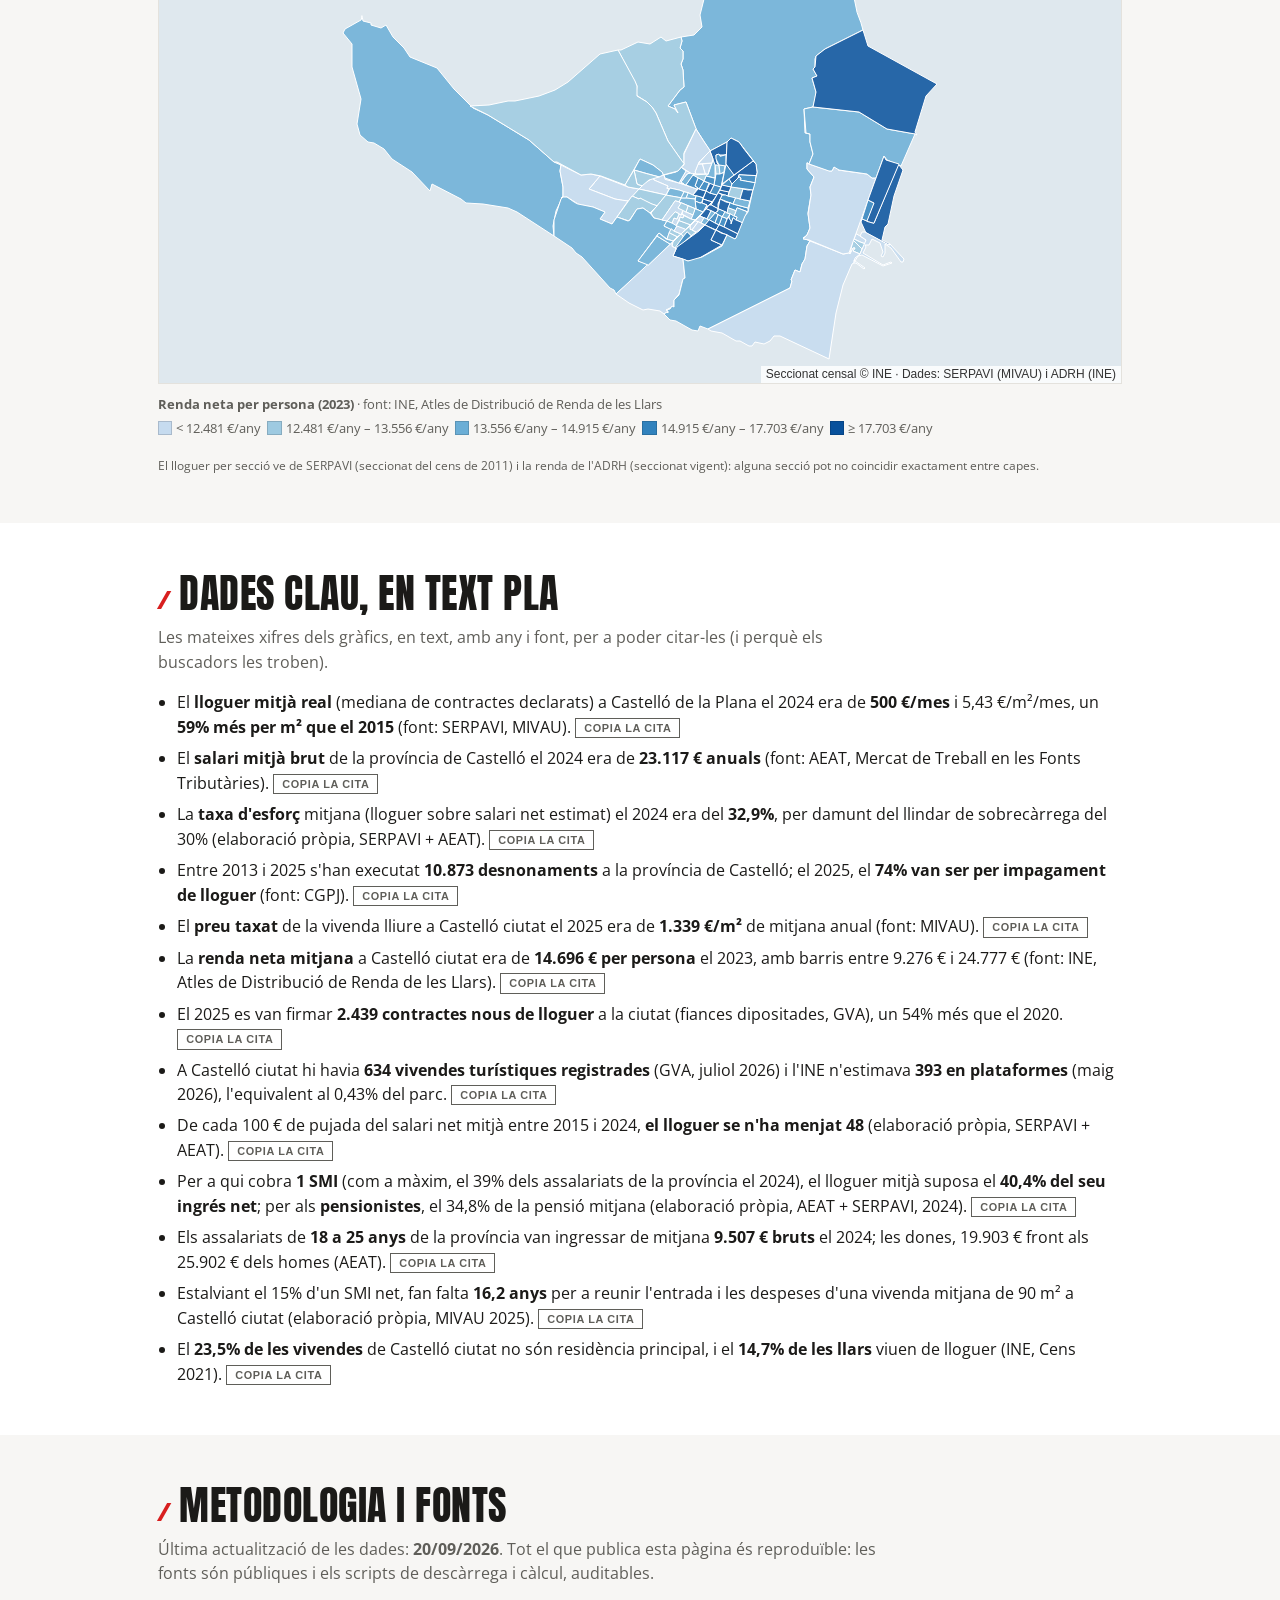
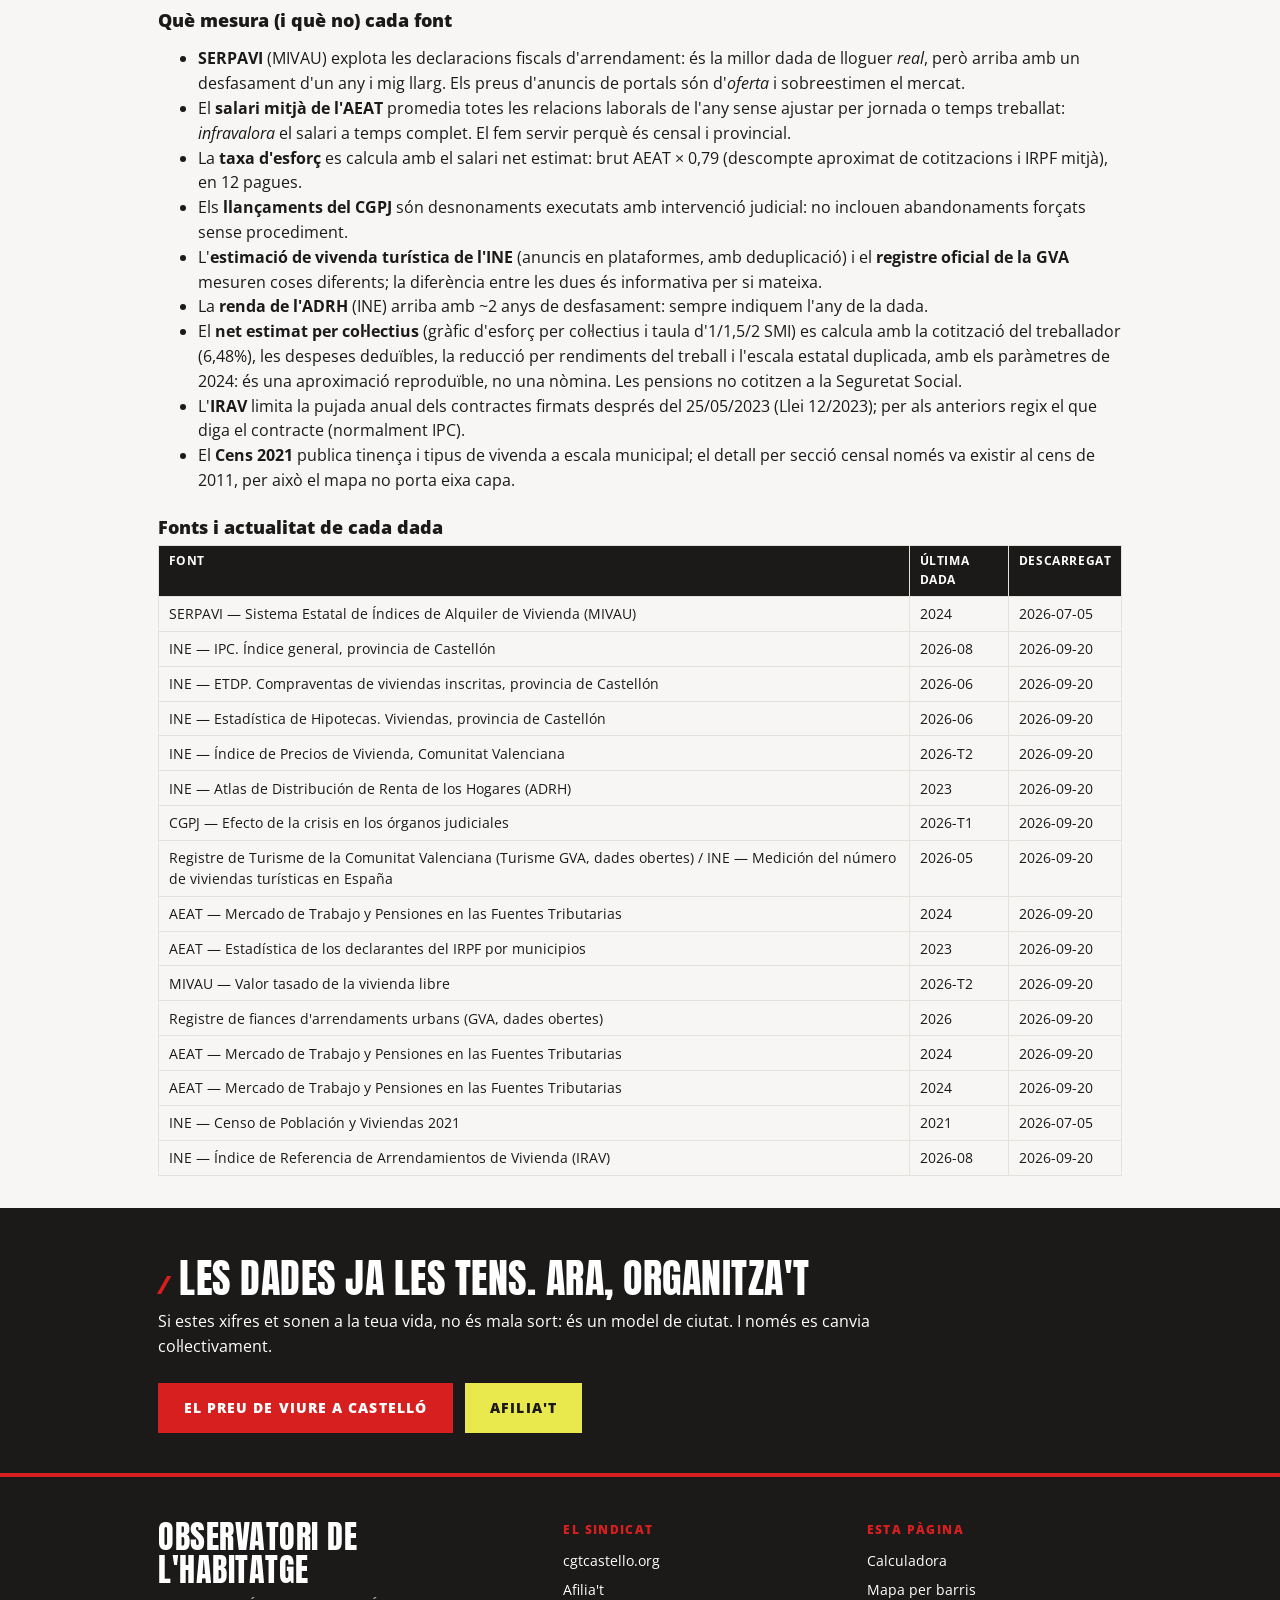
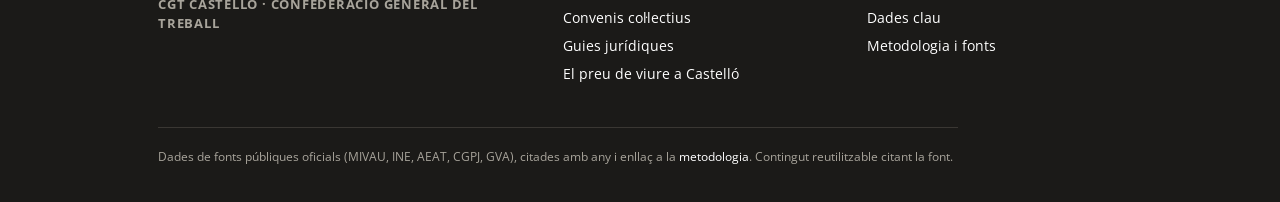
==== commit 880c81a6: "Capçalera i peu enllaçats amb la pàgina de campanya - Les sigles CGT porten a cgtcastello.org i el n" ====
--- a/web/index.html
+++ b/web/index.html
@@ -148,10 +148,11 @@
 
 <header class="principal">
   <div class="contenidor">
-    <a class="marca" href="#inici">
-      <span class="marca-sigles">CGT</span>
-      <span class="marca-nom">Observatori<br>de l'Habitatge</span>
-    </a>
+    <span class="marca">
+      <a class="marca-sigles" href="https://cgtcastello.org" rel="noopener"
+         aria-label="CGT Castelló">CGT</a>
+      <a class="marca-nom" href="#inici">Observatori<br>de l'Habitatge</a>
+    </span>
     <nav class="ancores" aria-label="Seccions">
       <a href="#calculadora">Calculadora</a>
       <a href="#lloguer">Lloguer</a>
@@ -161,7 +162,7 @@
       <a href="#turistica">Vivenda turística</a>
       <a href="#metodologia">Metodologia</a>
     </nav>
-    <a class="torna" href="https://cgtcastello.org" rel="noopener">cgtcastello.org</a>
+    <a class="altra" href="https://habitatge.cgtcastello.org/" rel="noopener">El preu de viure</a>
   </div>
 </header>
 
@@ -583,7 +584,7 @@
       <h2 id="titolCta">Les dades ja les tens. Ara, organitza't</h2>
       <p>Si estes xifres et sonen a la teua vida, no és mala sort: és un model
         de ciutat. I només es canvia col·lectivament.</p>
-      <a class="boto" href="https://cgtcastello.org" rel="noopener">CGT Castelló</a>
+      <a class="boto" href="https://habitatge.cgtcastello.org/" rel="noopener">El preu de viure a Castelló</a>
       <a class="boto groc" href="https://cgtcastello.org/afiliat" rel="noopener">Afilia't</a>
     </div>
   </section>
@@ -604,6 +605,7 @@
           <li><a href="https://cgtcastello.org/afiliat" rel="noopener">Afilia't</a></li>
           <li><a href="https://cgtcastello.org/convenis" rel="noopener">Convenis col·lectius</a></li>
           <li><a href="https://cgtcastello.org/guies" rel="noopener">Guies jurídiques</a></li>
+          <li><a href="https://habitatge.cgtcastello.org/" rel="noopener">El preu de viure a Castelló</a></li>
         </ul>
       </nav>
       <nav class="peu-bloc" aria-label="Esta pàgina">
--- a/web/css/estils.css
+++ b/web/css/estils.css
@@ -17,7 +17,7 @@
   --titol: "Anton", "Arial Narrow", Impact, sans-serif;
   --text: "Open Sans", -apple-system, BlinkMacSystemFont, "Segoe UI", Roboto,
     "Helvetica Neue", Arial, sans-serif;
-  --max-ample: 1180px;
+  --max-ample: 1060px;
   font-size: 100%;
 }
 
@@ -54,7 +54,10 @@
 a { color: var(--roig-fosc); }
 p { margin: .5rem 0 1rem; }
 
-.contenidor { max-width: var(--max-ample); margin: 0 auto; padding: 0 1.5rem; }
+.contenidor {
+  max-width: var(--max-ample); margin: 0 auto;
+  padding: 0 clamp(1.25rem, 5vw, 3rem);
+}
 
 /* ---------- capçalera ---------- */
 header.principal {
@@ -66,19 +69,22 @@
   z-index: 50;
 }
 header.principal .contenidor {
-  display: flex; align-items: stretch; gap: 1.2rem; padding: 0 1.5rem;
+  display: flex; align-items: stretch; gap: 1.2rem;
 }
 .marca {
   display: flex; align-items: center; gap: .7rem;
   flex-shrink: 0; text-decoration: none; color: var(--blanc);
   padding: .55rem 0;
 }
+.marca a { color: var(--blanc); text-decoration: none; }
+.marca a:hover { color: var(--groc); }
 .marca-sigles {
   background: var(--roig); color: var(--blanc);
   font-family: var(--titol); font-weight: 400; font-size: 1.35rem;
   letter-spacing: .06em; line-height: 1;
   padding: .32rem .45rem .22rem;
 }
+.marca-sigles:hover { color: var(--blanc); background: var(--roig-fosc); }
 .marca-nom {
   font-family: var(--titol); font-weight: 400; text-transform: uppercase;
   font-size: .92rem; line-height: 1.06; letter-spacing: .5px;
@@ -90,25 +96,26 @@
 nav.ancores::-webkit-scrollbar { display: none; }
 nav.ancores a {
   color: var(--blanc); text-decoration: none; white-space: nowrap;
-  font-size: .78rem; font-weight: 700; letter-spacing: .03em;
+  font-size: .73rem; font-weight: 700; letter-spacing: .01em;
   text-transform: uppercase; opacity: .85;
-  padding: 1rem .6rem; border-bottom: 3px solid transparent; margin-bottom: -3px;
+  padding: 1rem .36rem; border-bottom: 3px solid transparent; margin-bottom: -3px;
 }
 nav.ancores a:hover, nav.ancores a:focus {
   opacity: 1; color: var(--blanc); border-bottom-color: var(--roig);
 }
-header.principal .torna {
+/* enllaç a l'altra pàgina de la campanya */
+header.principal .altra {
   display: flex; align-items: center; flex-shrink: 0;
   color: var(--blanc); text-decoration: none; white-space: nowrap;
   font-size: .72rem; font-weight: 800; letter-spacing: .06em;
   text-transform: uppercase; opacity: .7;
-  padding-left: 1.2rem; border-left: 1px solid #3a3733;
-}
-header.principal .torna::before { content: "← "; }
-header.principal .torna:hover { opacity: 1; color: var(--groc); }
+  padding-left: .9rem; margin-left: .3rem; border-left: 1px solid #3a3733;
+}
+header.principal .altra::after { content: " ↗"; }
+header.principal .altra:hover { opacity: 1; color: var(--groc); }
 @media (max-width: 900px) {
   .marca-nom { display: none; }
-  header.principal .torna { display: none; }
+  header.principal .altra { display: none; }
 }
 
 /* ---------- hero ---------- */
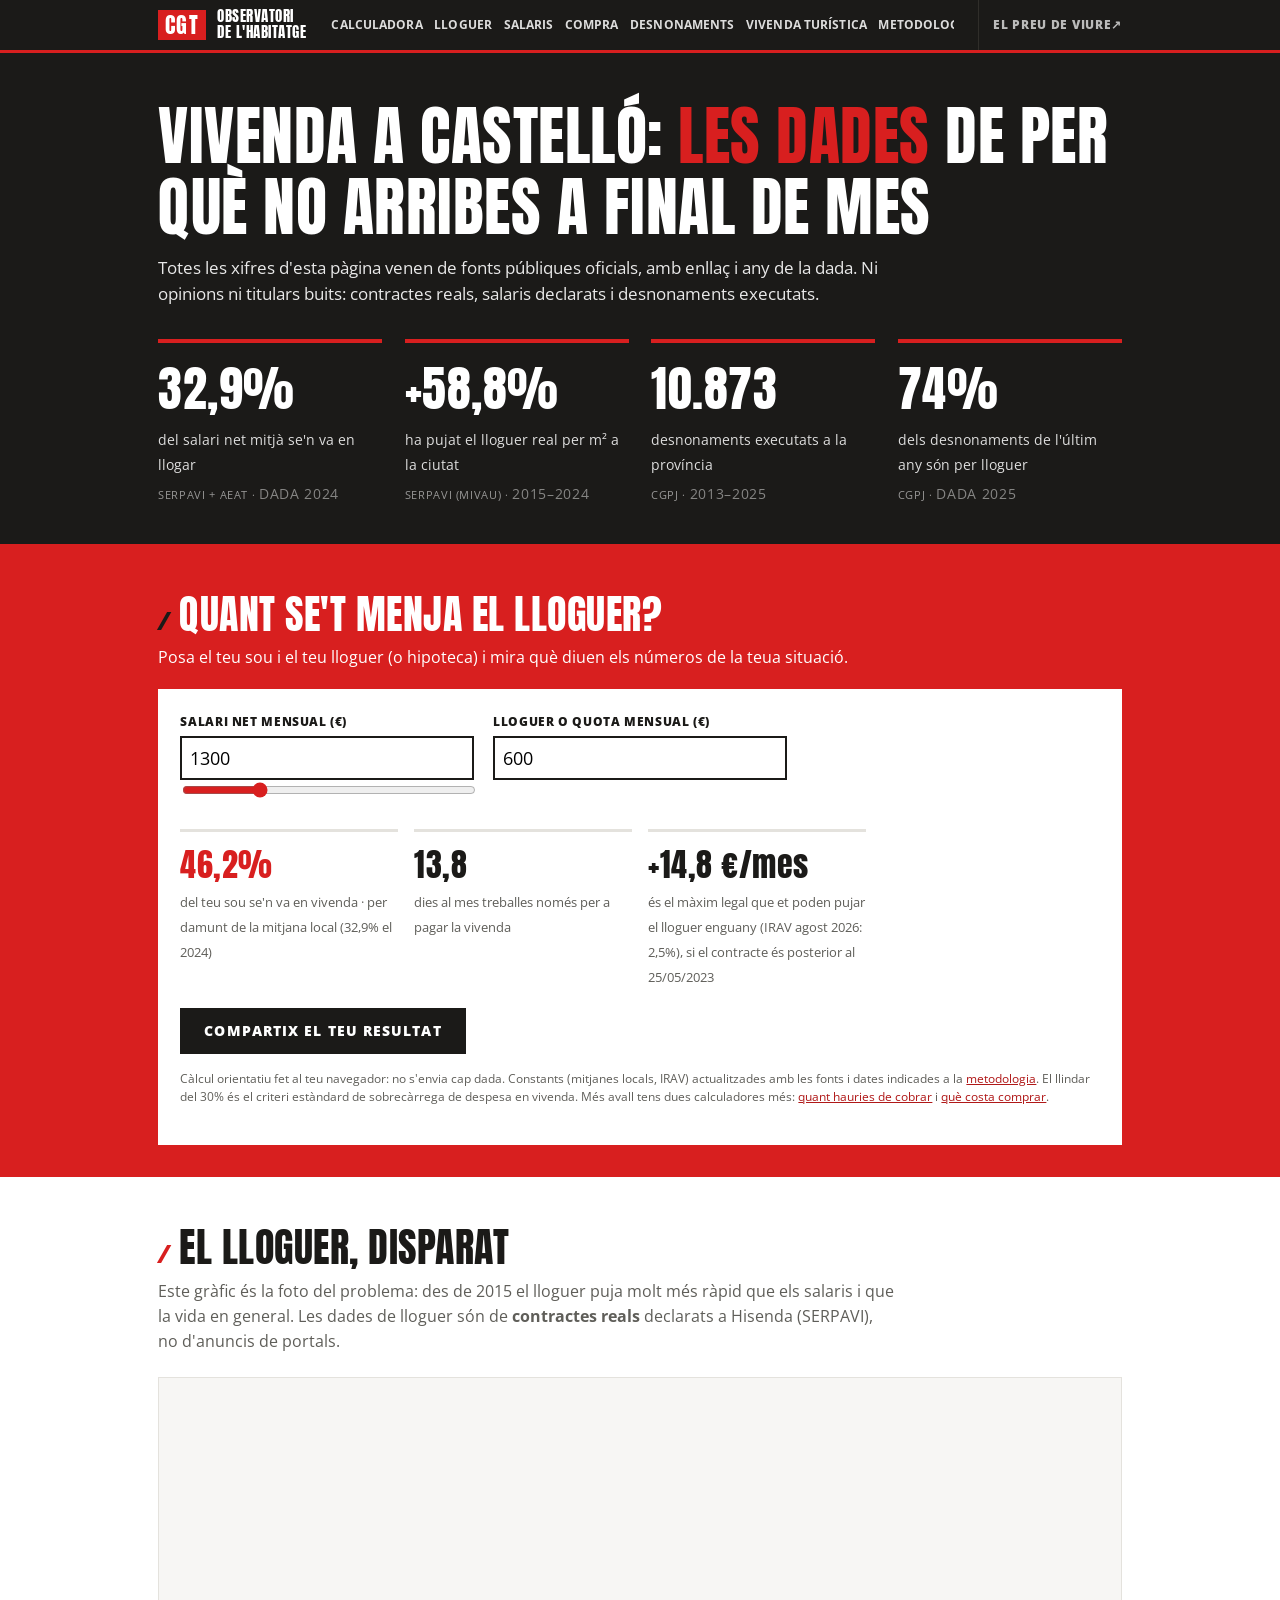
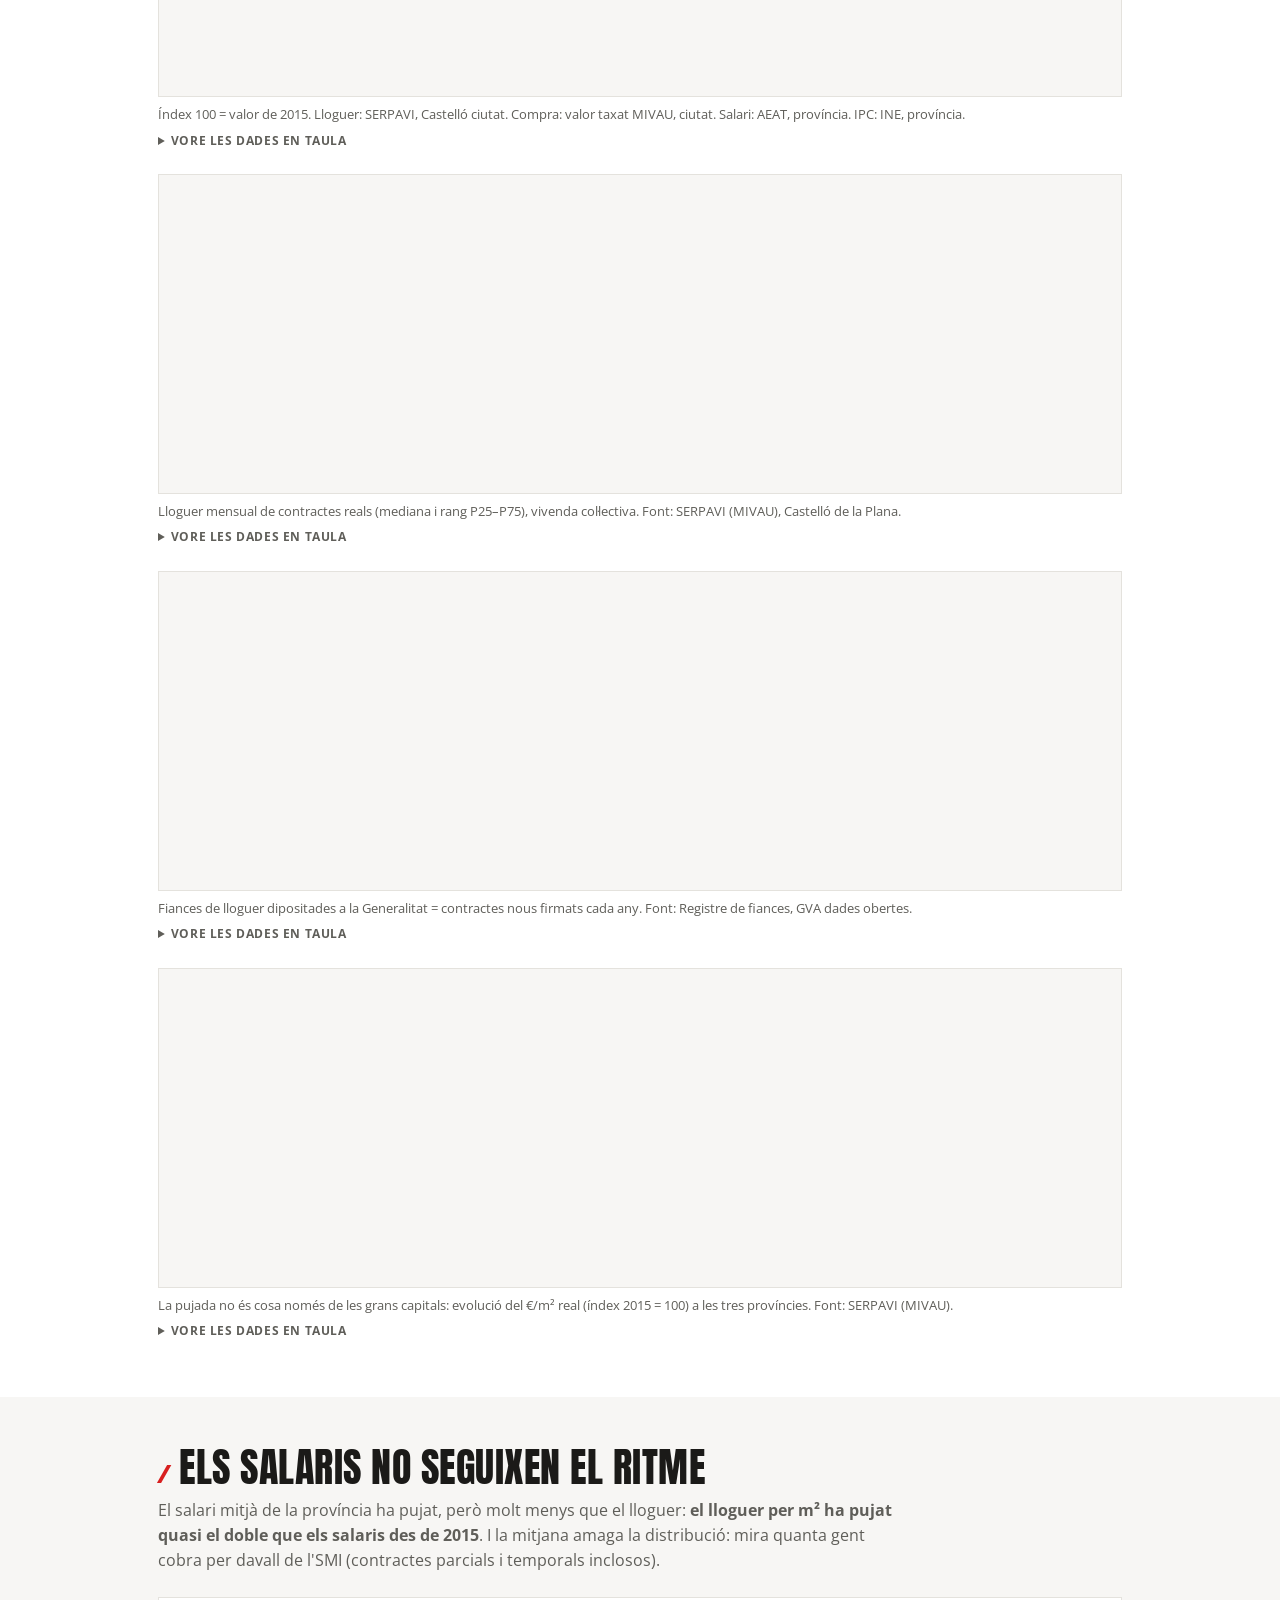
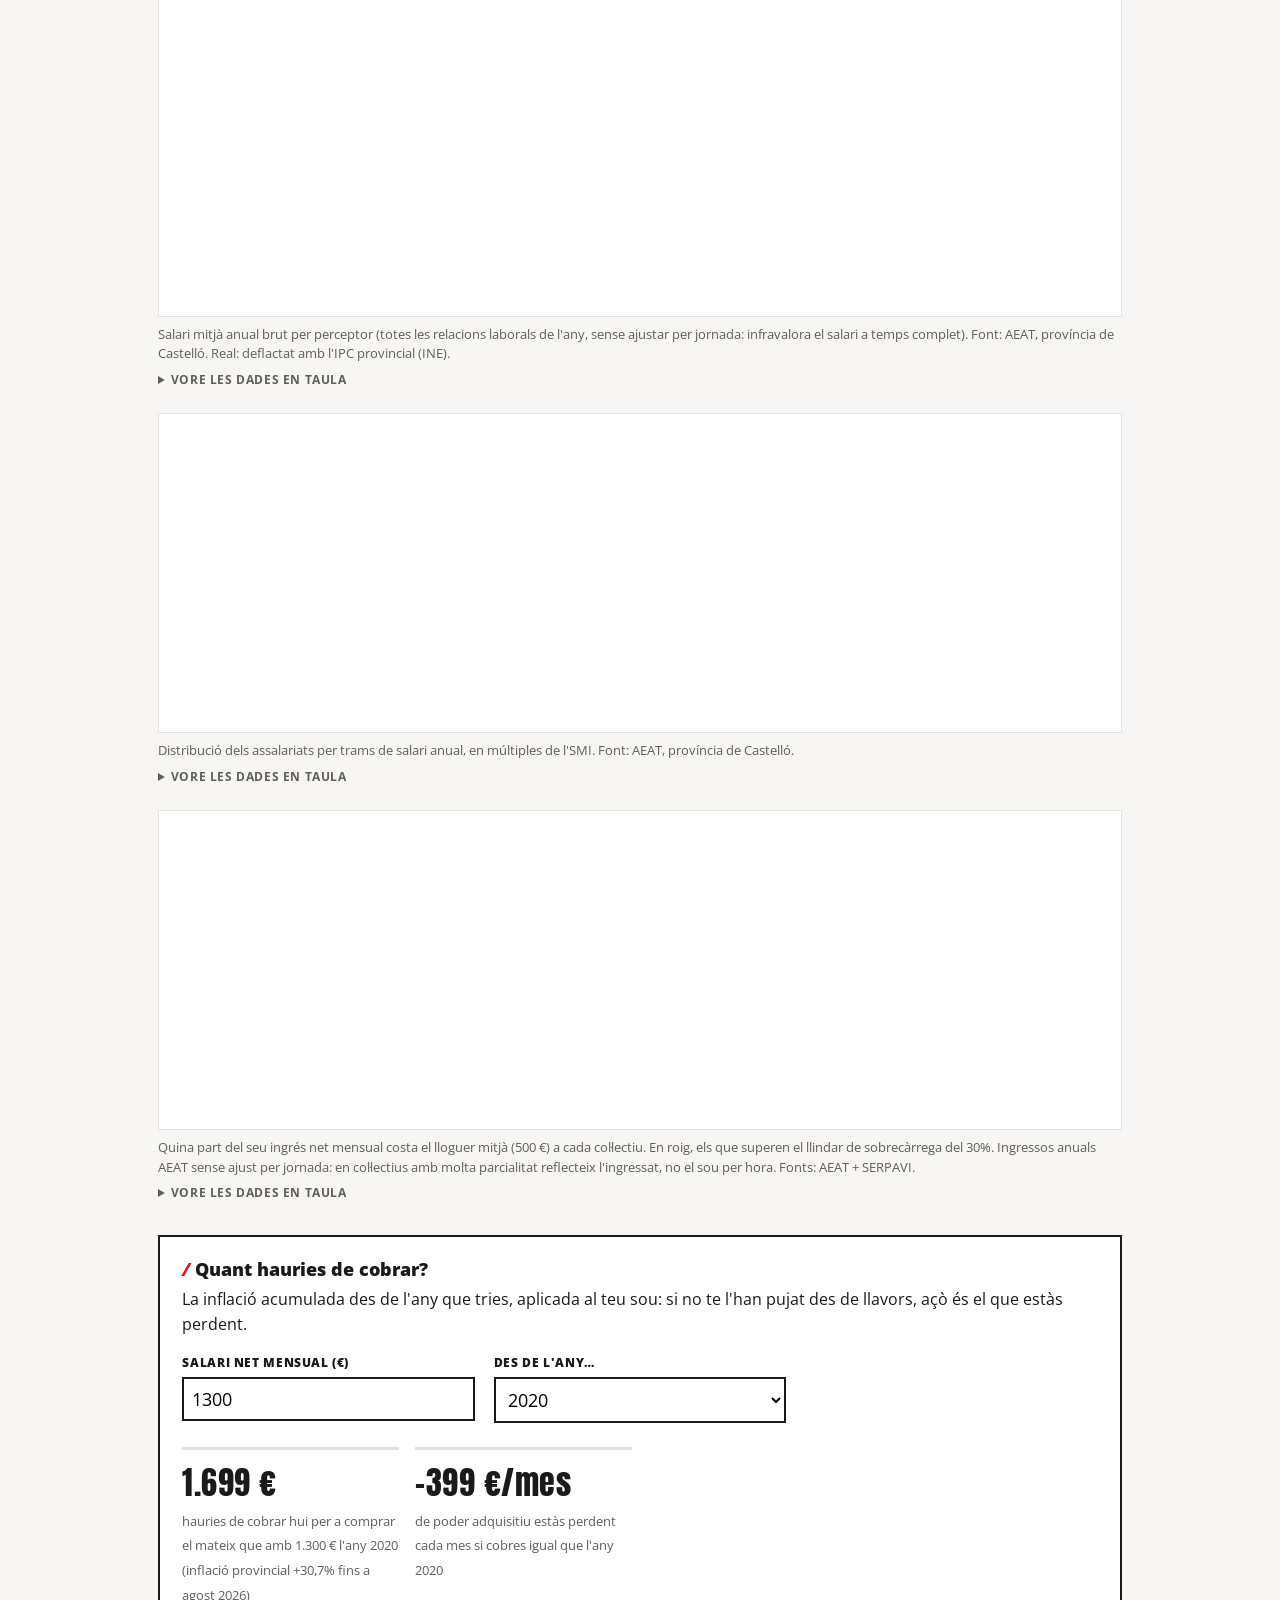
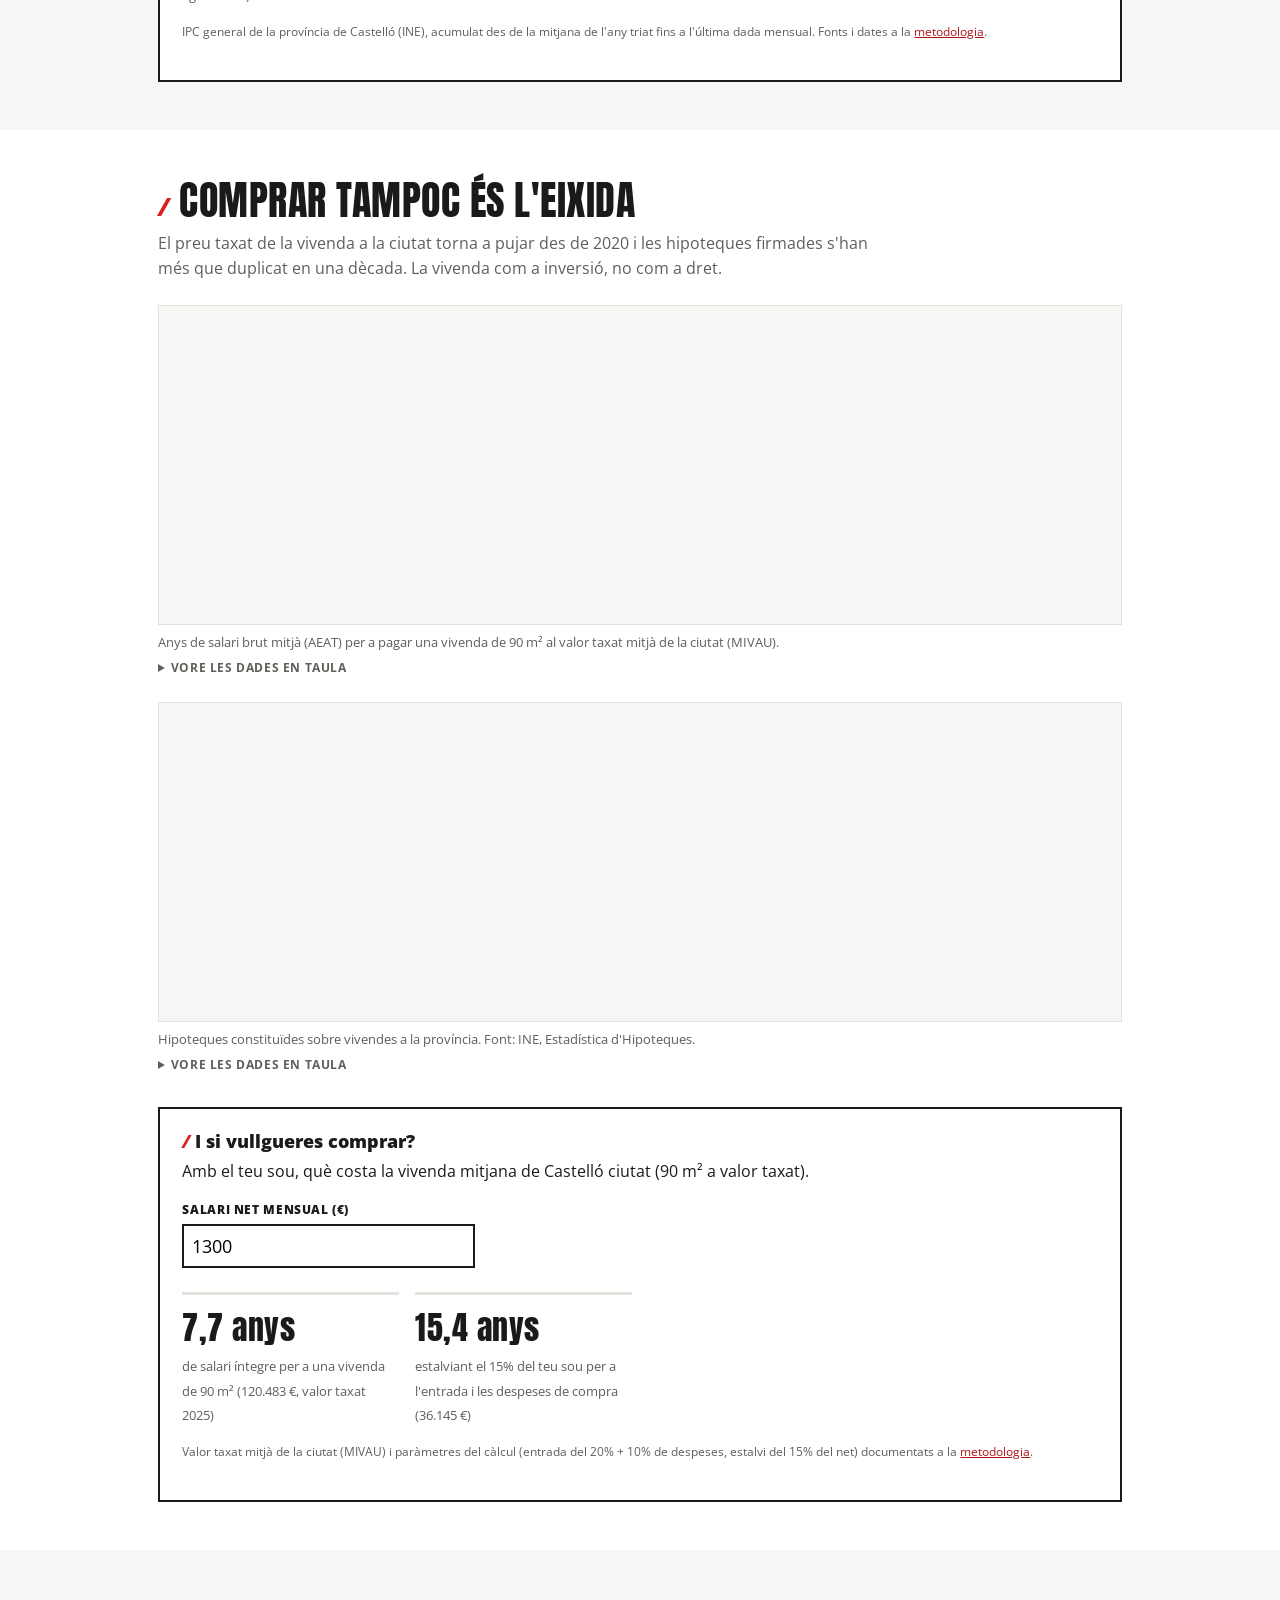
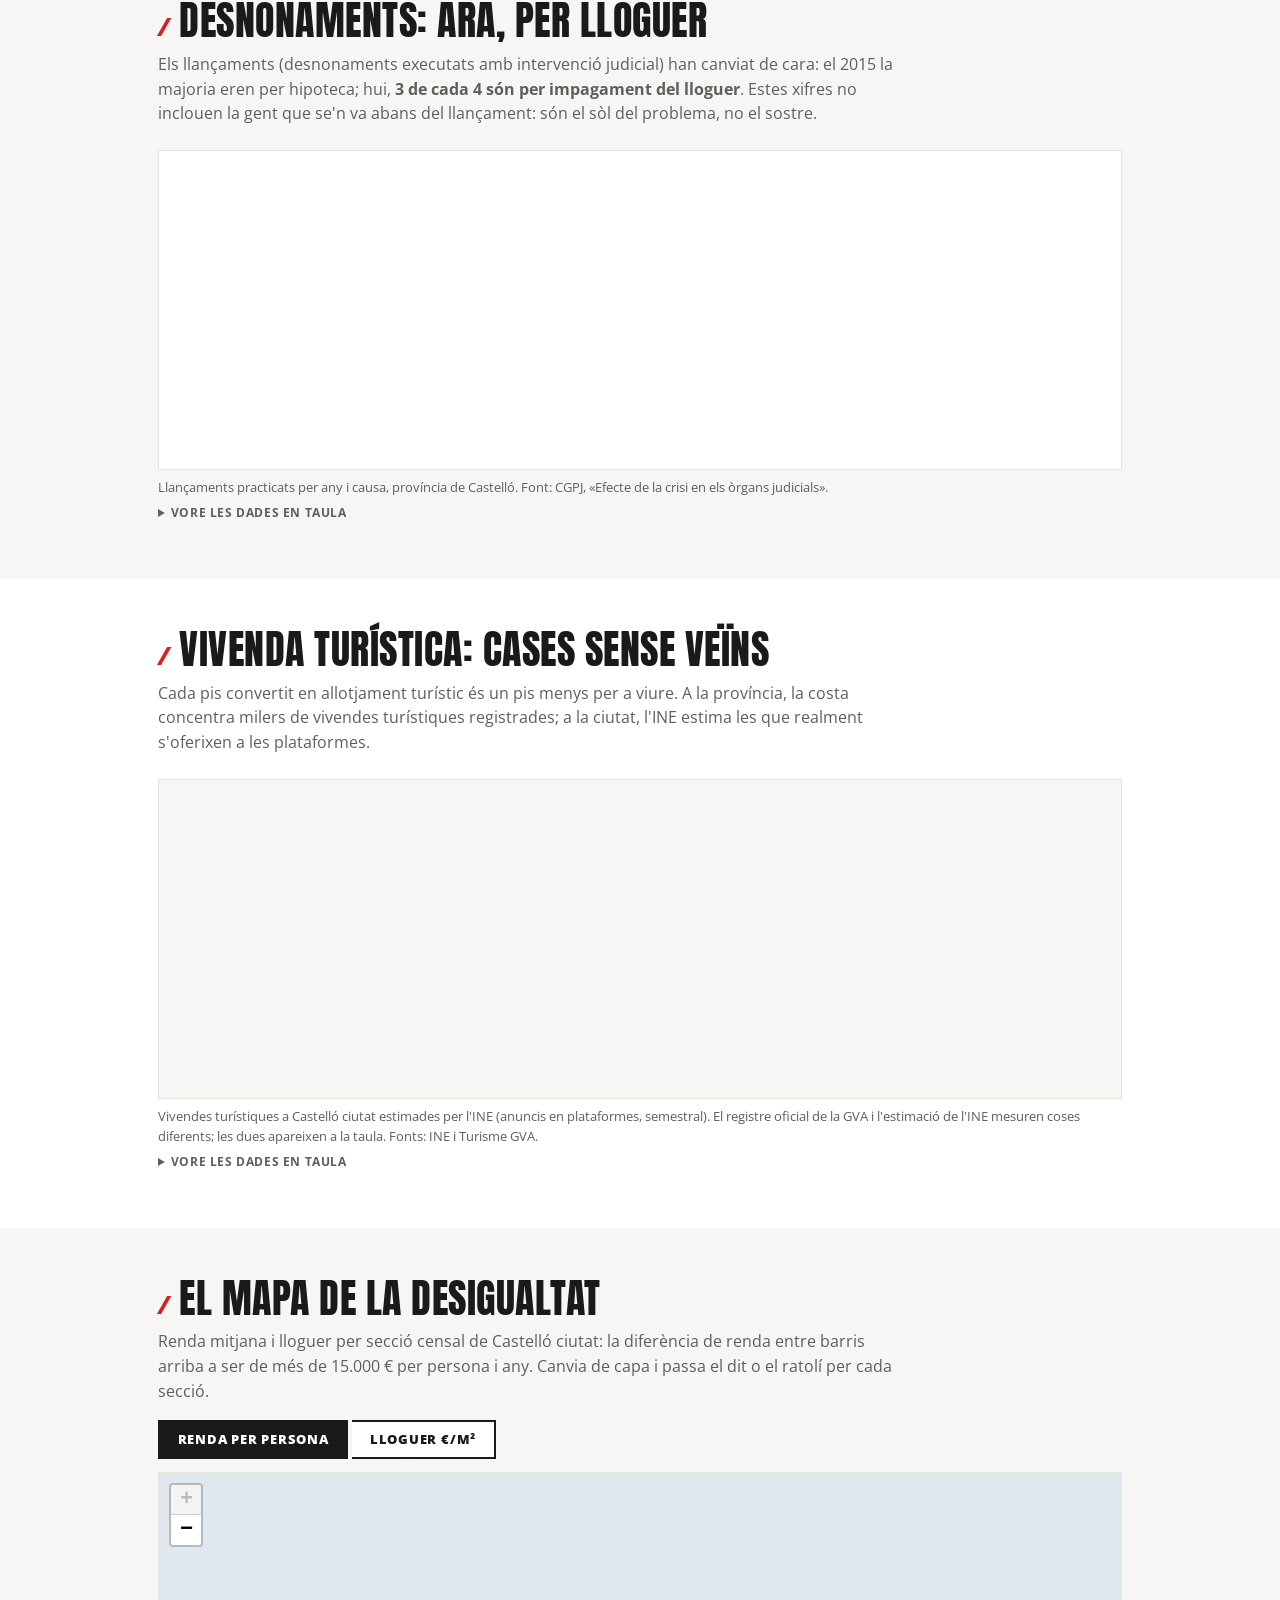
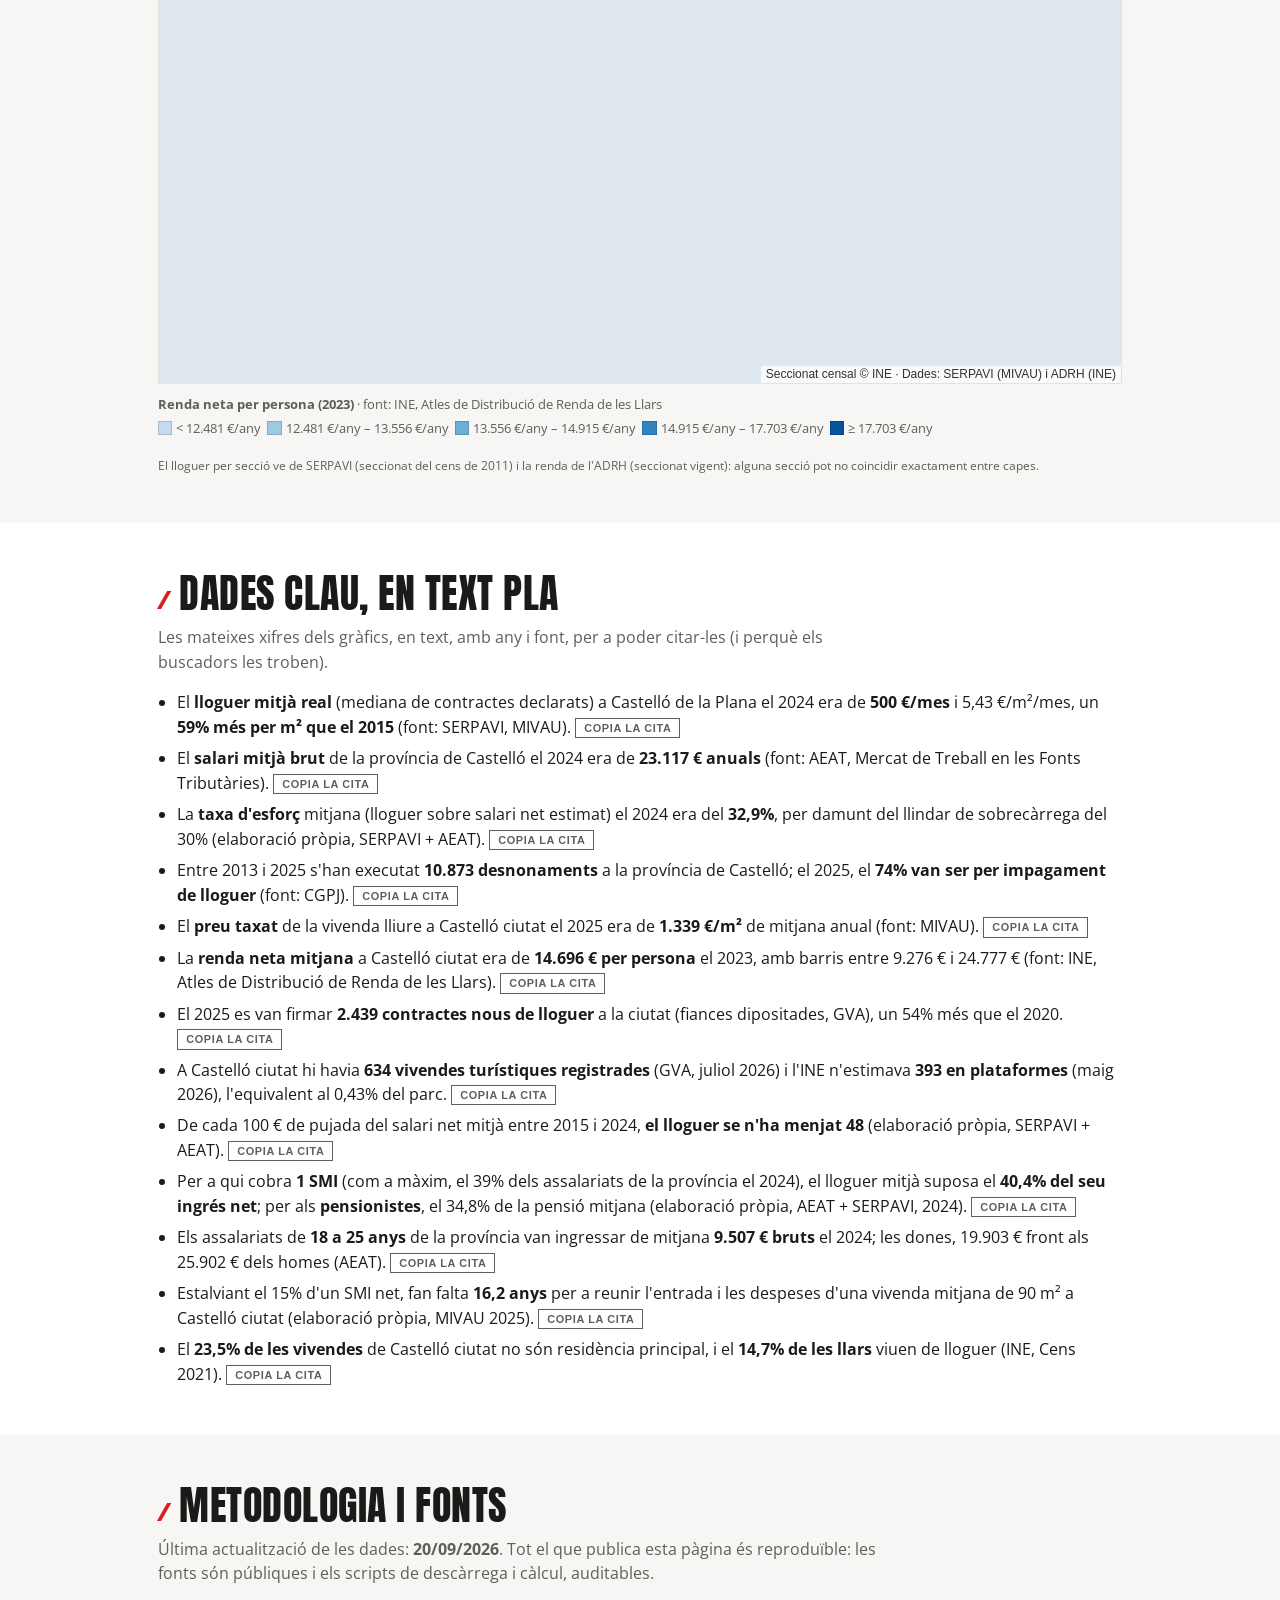
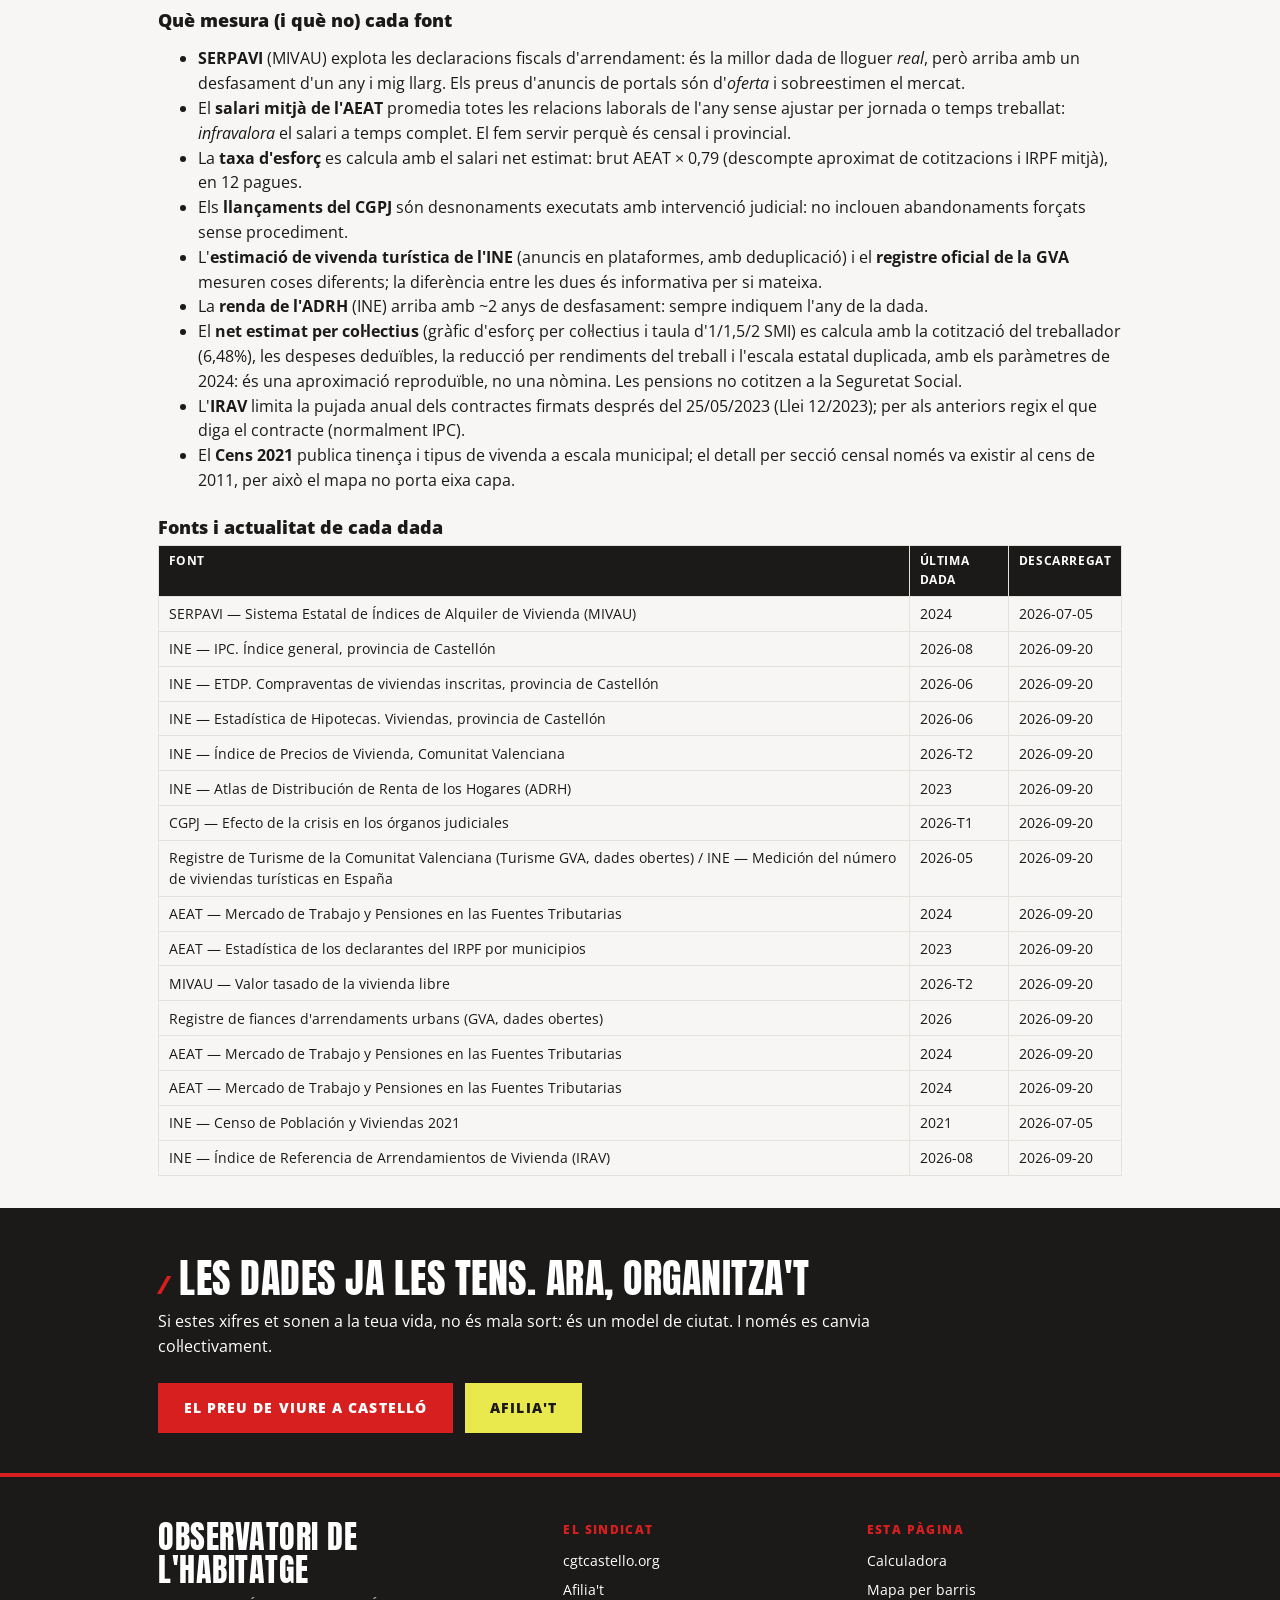
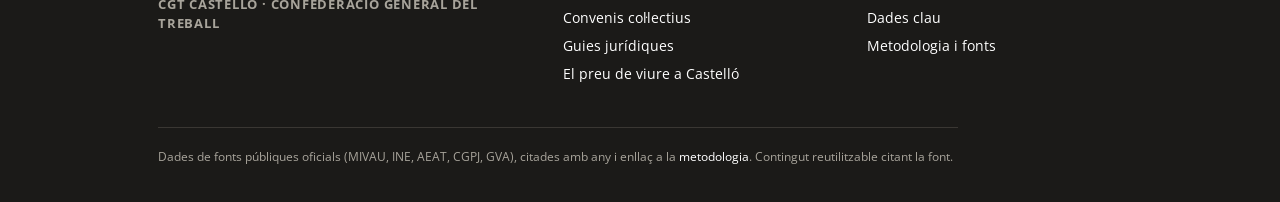
==== commit 527da604: "SEO: adreces al subdomini i imatge nova per a compartir - La canònica, og:url, la imatge i els 13 en" ====
--- a/web/index.html
+++ b/web/index.html
@@ -5,17 +5,20 @@
 <meta name="viewport" content="width=device-width, initial-scale=1">
 <title>Observatori de l'Habitatge de Castelló — Preu del lloguer, salaris i desnonaments amb dades oficials</title>
 <meta name="description" content="Preu real del lloguer, salaris, desnonaments i vivenda turística a Castelló de la Plana amb dades oficials (SERPAVI, INE, AEAT, CGPJ). Calcula quant et costa viure.">
-<link rel="canonical" href="https://cgtcastello.org/observatori-habitatge/">
+<link rel="canonical" href="https://observatori.cgtcastello.org/">
 <meta property="og:type" content="website">
 <meta property="og:locale" content="ca_ES">
 <meta property="og:site_name" content="Observatori de l'Habitatge de Castelló">
 <meta property="og:title" content="Quant et costa viure a Castelló? Les dades oficials de la vivenda">
 <meta property="og:description" content="El lloguer real ha pujat un 59% des de 2015; els salaris, un 36%. Dades oficials de lloguer, salaris i desnonaments, i una calculadora per a la teua situació.">
-<meta property="og:url" content="https://cgtcastello.org/observatori-habitatge/">
-<meta property="og:image" content="https://cgtcastello.org/observatori-habitatge/img/og-va.png">
+<meta property="og:url" content="https://observatori.cgtcastello.org/">
+<meta property="og:image" content="https://observatori.cgtcastello.org/img/og-observatori.png">
+<meta property="og:image:type" content="image/png">
 <meta property="og:image:width" content="1200">
 <meta property="og:image:height" content="630">
+<meta property="og:image:alt" content="Observatori de l'Habitatge de CGT Castelló: des de 2015 el lloguer ha pujat un 59% i els salaris un 36%; el 32,9% de la renda neta se'n va al lloguer i hi ha hagut 10.873 desnonaments executats.">
 <meta name="twitter:card" content="summary_large_image">
+<meta name="theme-color" content="#1b1a18">
 <link rel="preconnect" href="https://fonts.googleapis.com">
 <link rel="preconnect" href="https://fonts.gstatic.com" crossorigin>
 <link rel="stylesheet" href="https://fonts.googleapis.com/css2?family=Anton&family=Open+Sans:wght@400;600;700;800&display=swap">
@@ -35,7 +38,7 @@
     {
       "@type": "WebSite",
       "name": "Observatori de l'Habitatge de Castelló",
-      "url": "https://cgtcastello.org/observatori-habitatge/",
+      "url": "https://observatori.cgtcastello.org/",
       "inLanguage": "ca",
       "publisher": { "@id": "https://cgtcastello.org/#org" }
     },
@@ -43,56 +46,56 @@
       "@type": "Dataset",
       "name": "Lloguer real a Castelló de la Plana (SERPAVI)",
       "description": "Sèrie anual 2011-2024 del lloguer de contractes reals declarats fiscalment a Castelló de la Plana i província: mediana, P25 i P75 de €/m²/mes i €/mes, per municipi i secció censal.",
-      "url": "https://cgtcastello.org/observatori-habitatge/#lloguer",
+      "url": "https://observatori.cgtcastello.org/#lloguer",
       "creator": { "@id": "https://cgtcastello.org/#org" },
       "isBasedOn": "https://www.mivau.gob.es/vivienda/alquila-bien-es-tu-derecho/serpavi",
       "license": "https://creativecommons.org/licenses/by/4.0/",
       "distribution": [{
         "@type": "DataDownload",
         "encodingFormat": "application/json",
-        "contentUrl": "https://cgtcastello.org/observatori-habitatge/data/alquiler_serpavi.json"
+        "contentUrl": "https://observatori.cgtcastello.org/data/alquiler_serpavi.json"
       }]
     },
     {
       "@type": "Dataset",
       "name": "Salaris i taxa d'esforç a Castelló",
       "description": "Salari mitjà anual de la província de Castelló (AEAT, 2008-2024), distribució per trams d'SMI i taxa d'esforç del lloguer sobre el salari net estimat.",
-      "url": "https://cgtcastello.org/observatori-habitatge/#salaris",
+      "url": "https://observatori.cgtcastello.org/#salaris",
       "creator": { "@id": "https://cgtcastello.org/#org" },
       "isBasedOn": "https://sede.agenciatributaria.gob.es/Sede/datosabiertos/catalogo/hacienda/Mercado_de_Trabajo_y_Pensiones_en_las_Fuentes_Tributarias.shtml",
       "license": "https://creativecommons.org/licenses/by/4.0/",
       "distribution": [{
         "@type": "DataDownload",
         "encodingFormat": "application/json",
-        "contentUrl": "https://cgtcastello.org/observatori-habitatge/data/salarios_aeat.json"
+        "contentUrl": "https://observatori.cgtcastello.org/data/salarios_aeat.json"
       }]
     },
     {
       "@type": "Dataset",
       "name": "Desnonaments a la província de Castelló",
       "description": "Llançaments practicats per trimestre i causa (lloguer LAU, execució hipotecària, altres) a la província de Castelló des de 2013, i sèrie anual del partit judicial de Castelló de la Plana. Font: CGPJ.",
-      "url": "https://cgtcastello.org/observatori-habitatge/#desnonaments",
+      "url": "https://observatori.cgtcastello.org/#desnonaments",
       "creator": { "@id": "https://cgtcastello.org/#org" },
       "isBasedOn": "https://www.poderjudicial.es/cgpj/es/Temas/Estadistica-Judicial/Estudios-e-Informes/Efecto-de-la-Crisis-en-los-organos-judiciales/",
       "license": "https://creativecommons.org/licenses/by/4.0/",
       "distribution": [{
         "@type": "DataDownload",
         "encodingFormat": "application/json",
-        "contentUrl": "https://cgtcastello.org/observatori-habitatge/data/indicadores.json"
+        "contentUrl": "https://observatori.cgtcastello.org/data/indicadores.json"
       }]
     },
     {
       "@type": "Dataset",
       "name": "Renda i lloguer per seccions censals de Castelló de la Plana",
       "description": "Renda neta mitjana per persona i llar (ADRH, INE) i lloguer €/m² (SERPAVI) per a les 110 seccions censals de Castelló de la Plana.",
-      "url": "https://cgtcastello.org/observatori-habitatge/#mapa",
+      "url": "https://observatori.cgtcastello.org/#mapa",
       "creator": { "@id": "https://cgtcastello.org/#org" },
       "license": "https://creativecommons.org/licenses/by/4.0/",
       "distribution": [
         { "@type": "DataDownload", "encodingFormat": "application/json",
-          "contentUrl": "https://cgtcastello.org/observatori-habitatge/data/mapa_renta.json" },
+          "contentUrl": "https://observatori.cgtcastello.org/data/mapa_renta.json" },
         { "@type": "DataDownload", "encodingFormat": "application/json",
-          "contentUrl": "https://cgtcastello.org/observatori-habitatge/data/mapa_alquiler.json" }
+          "contentUrl": "https://observatori.cgtcastello.org/data/mapa_alquiler.json" }
       ]
     },
     {
